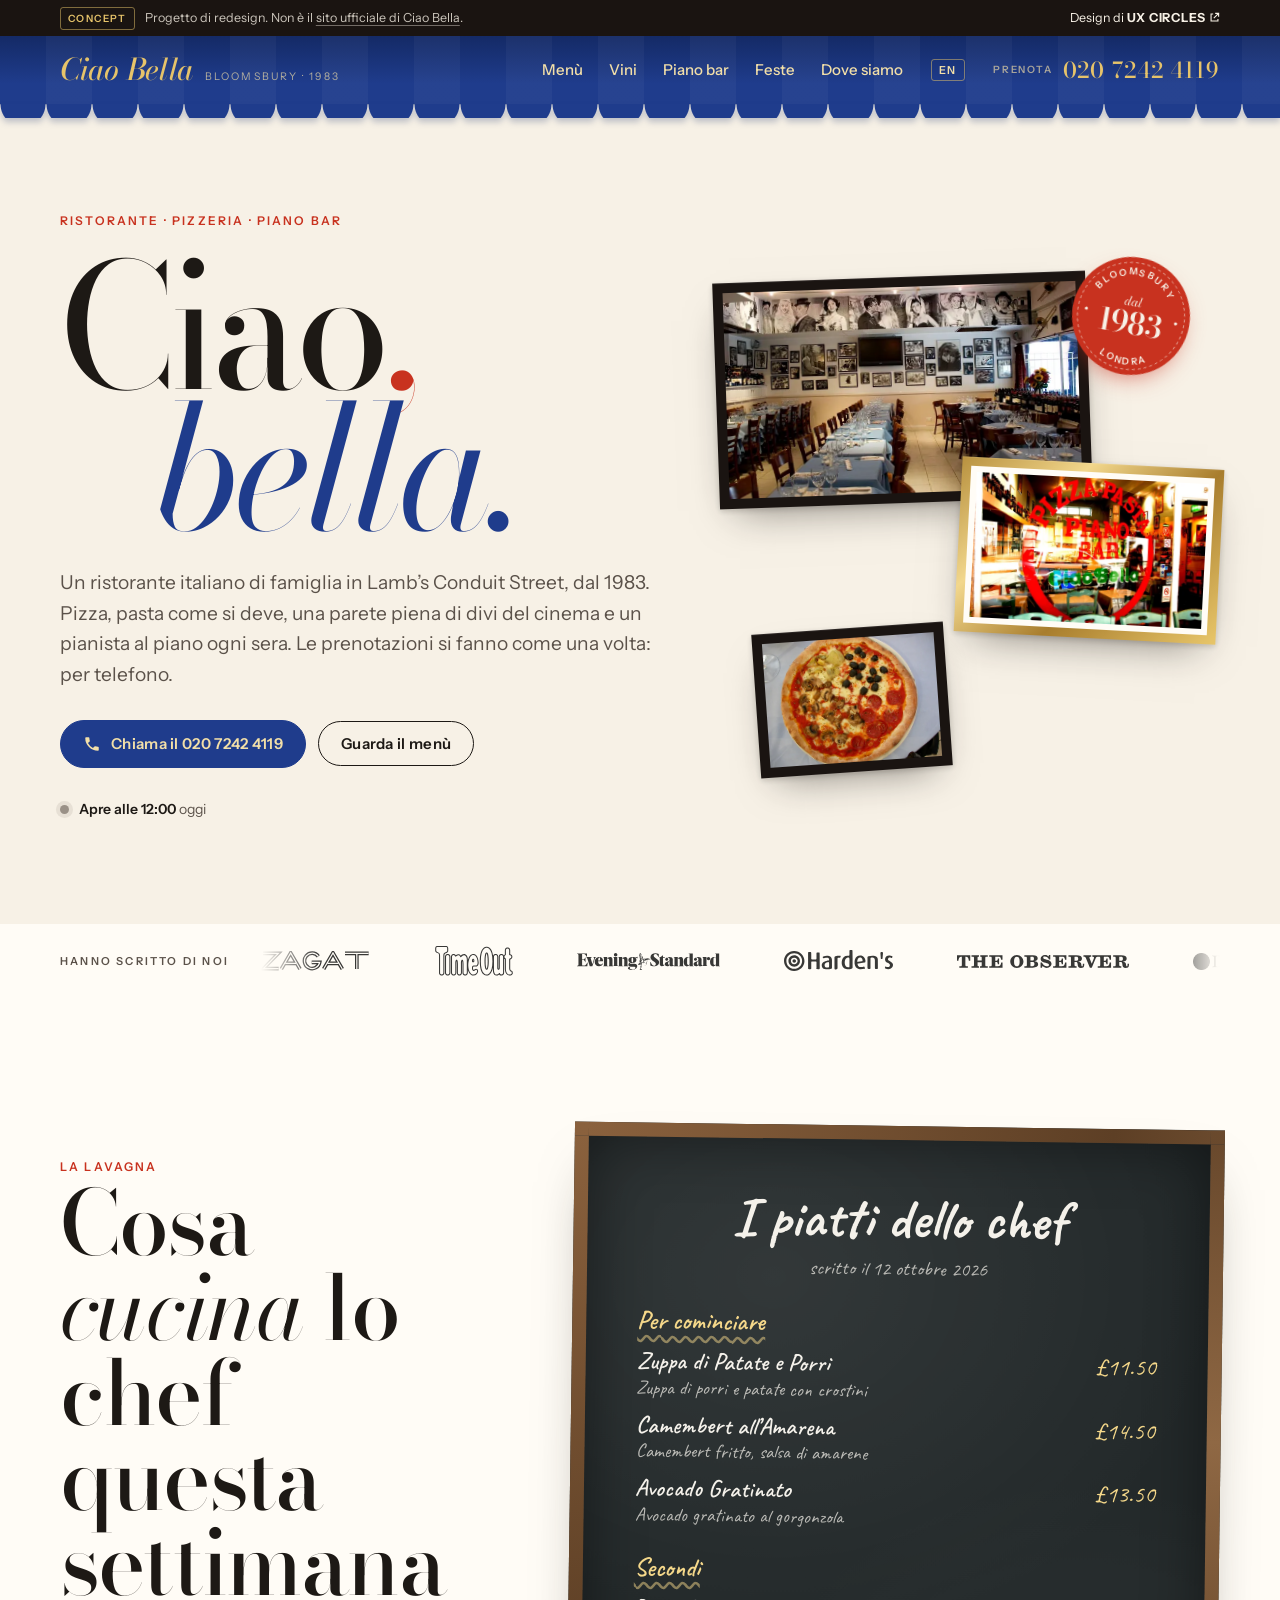
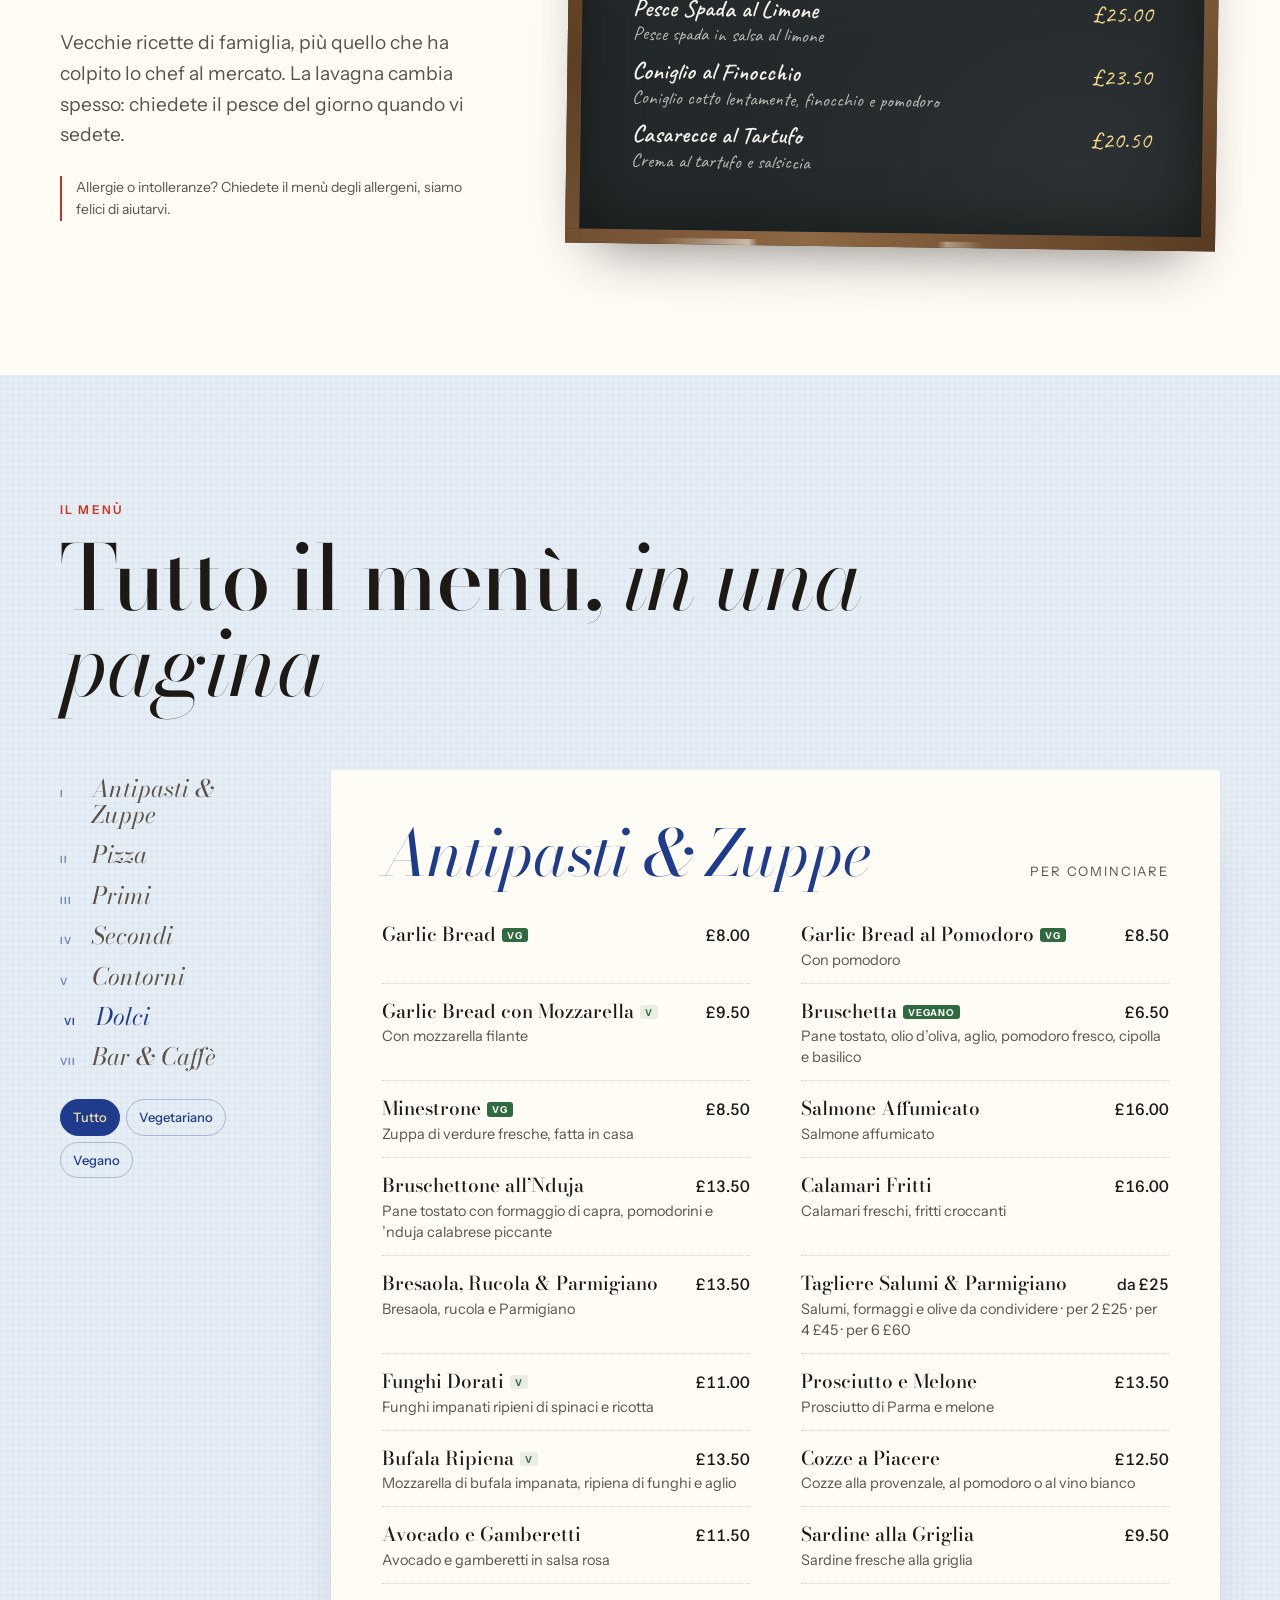
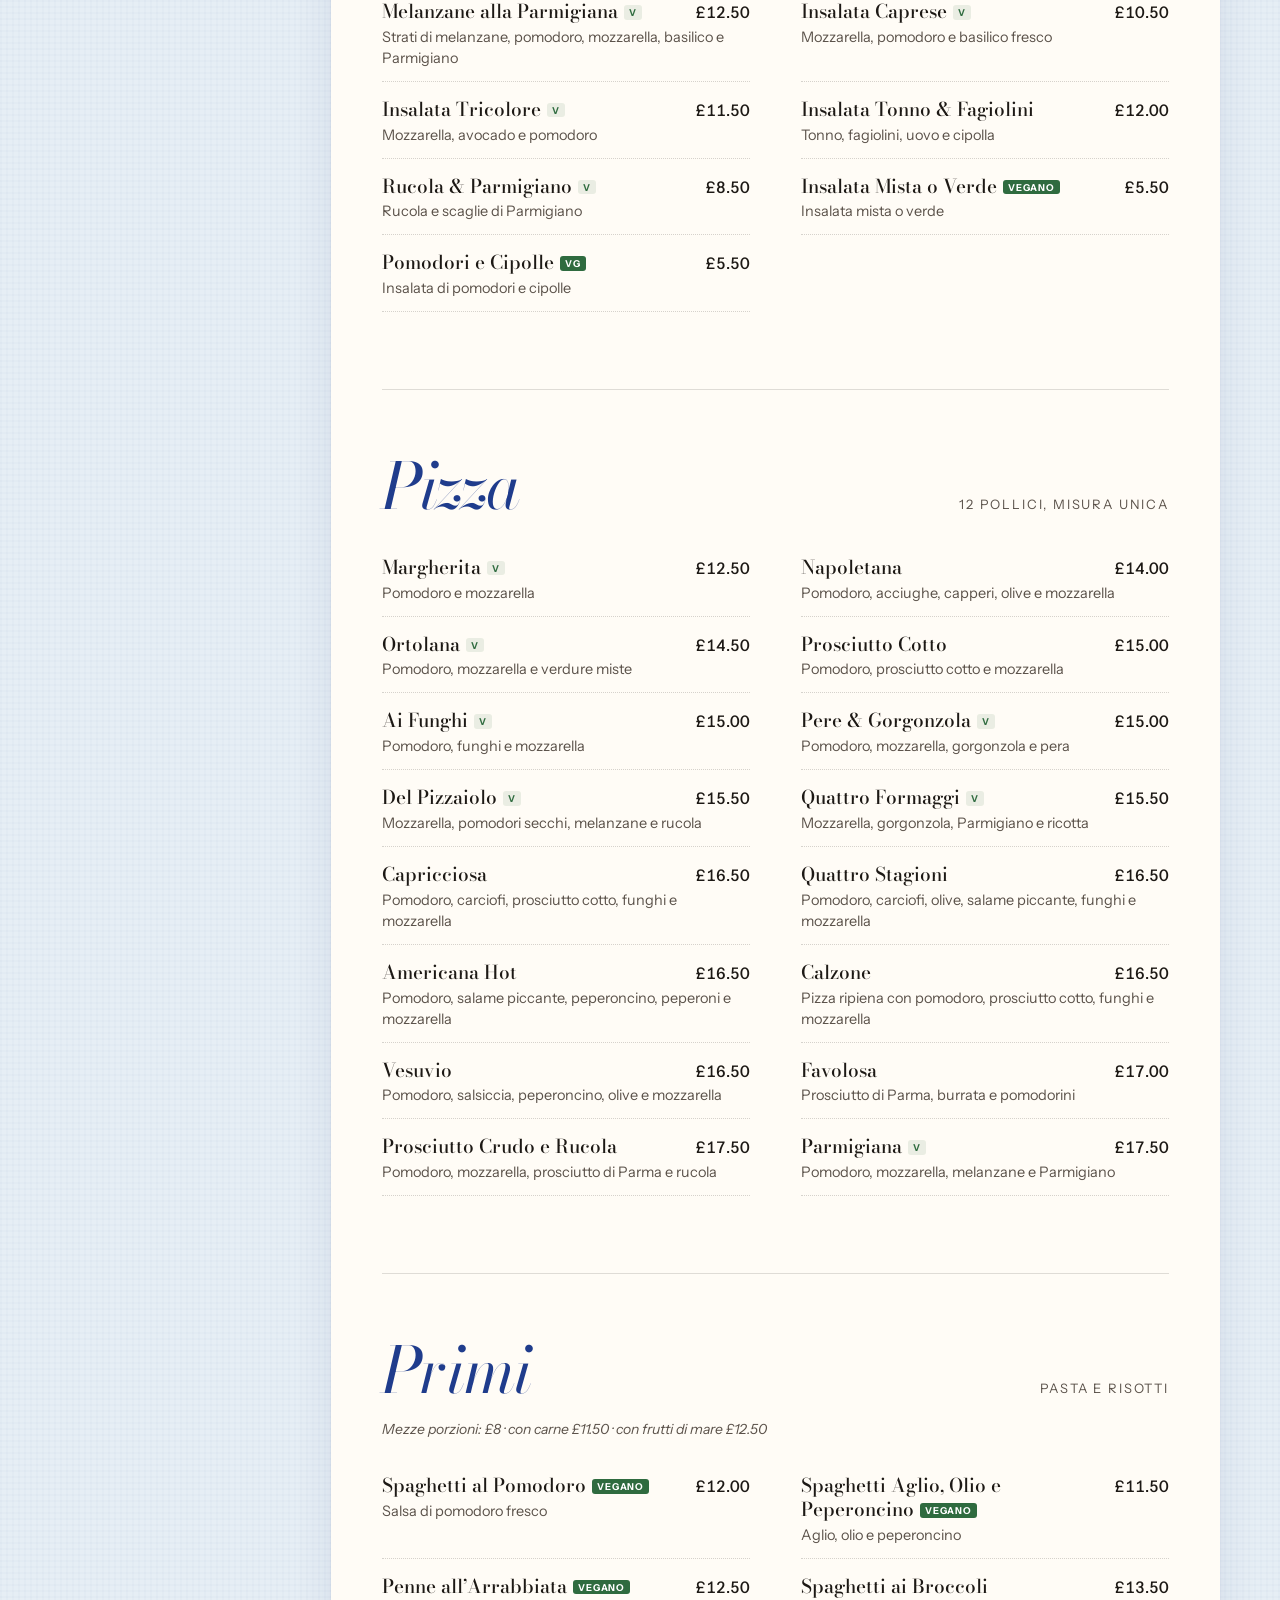
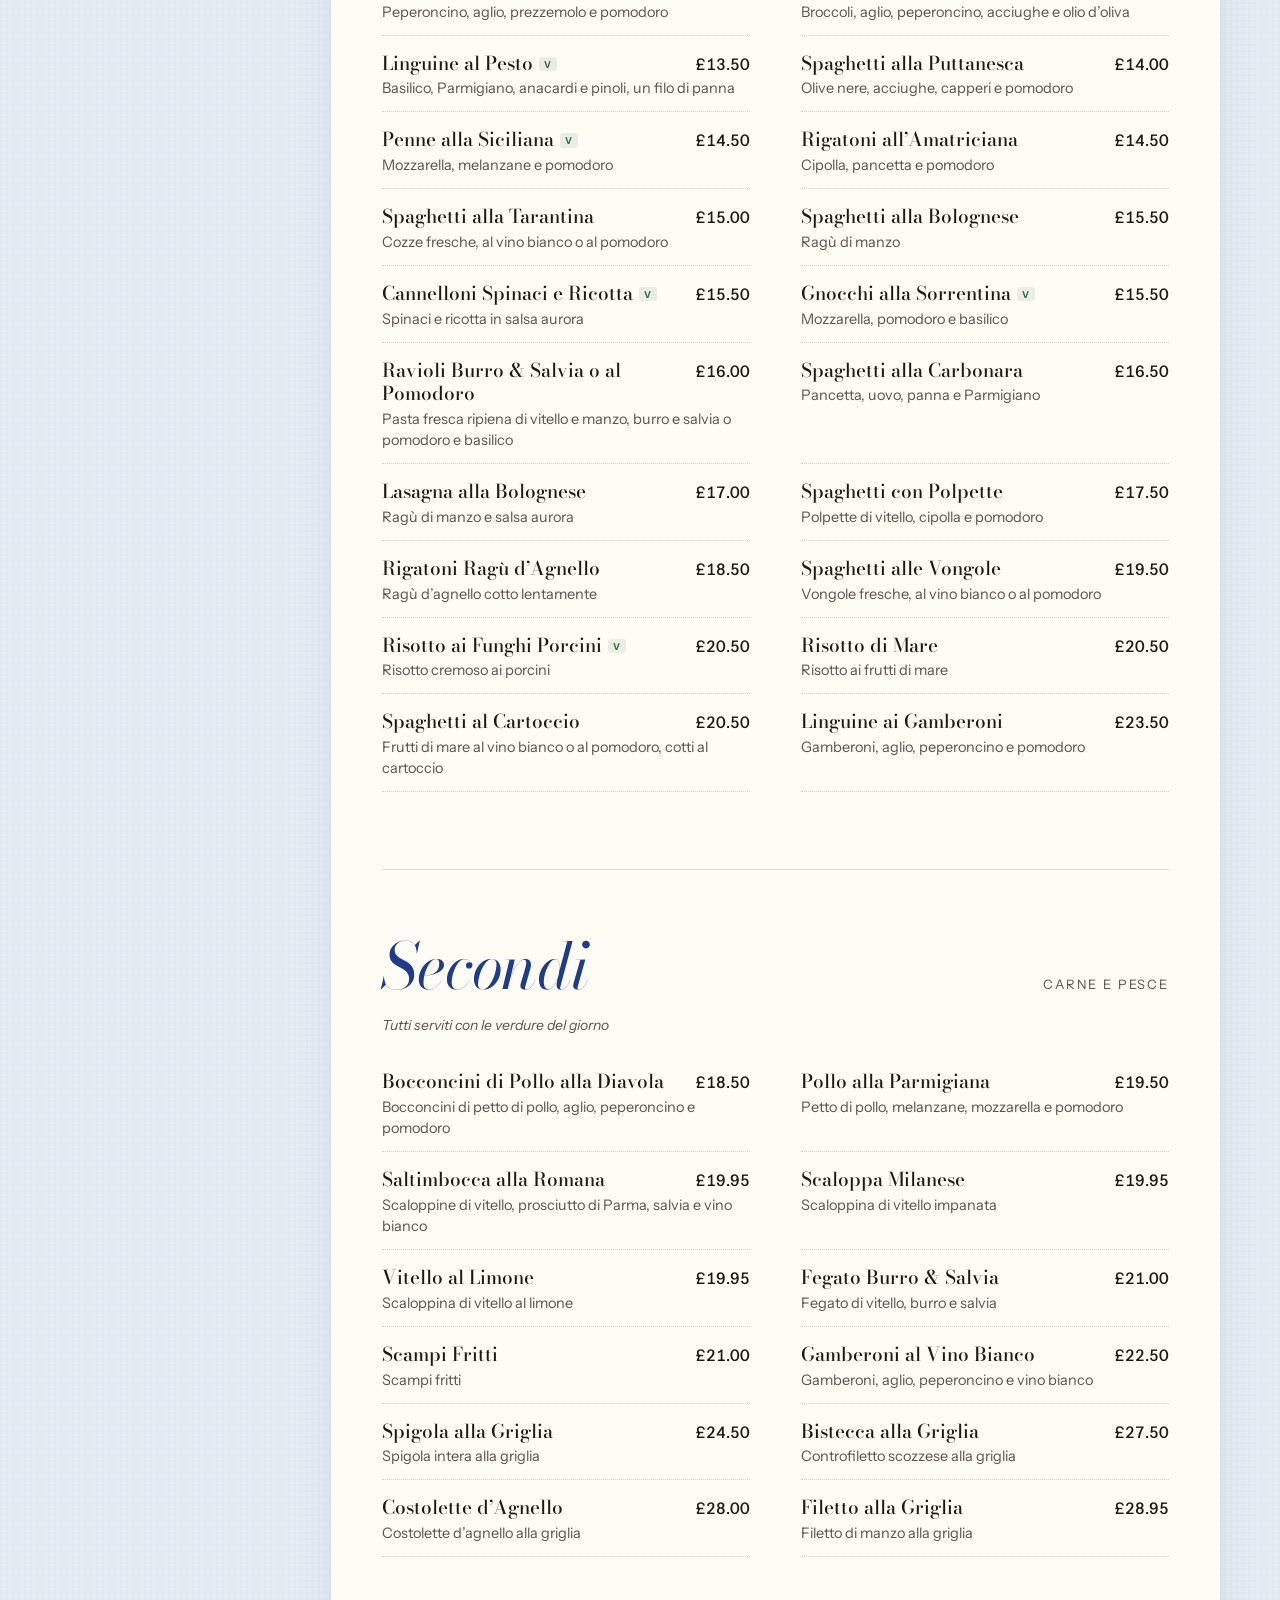
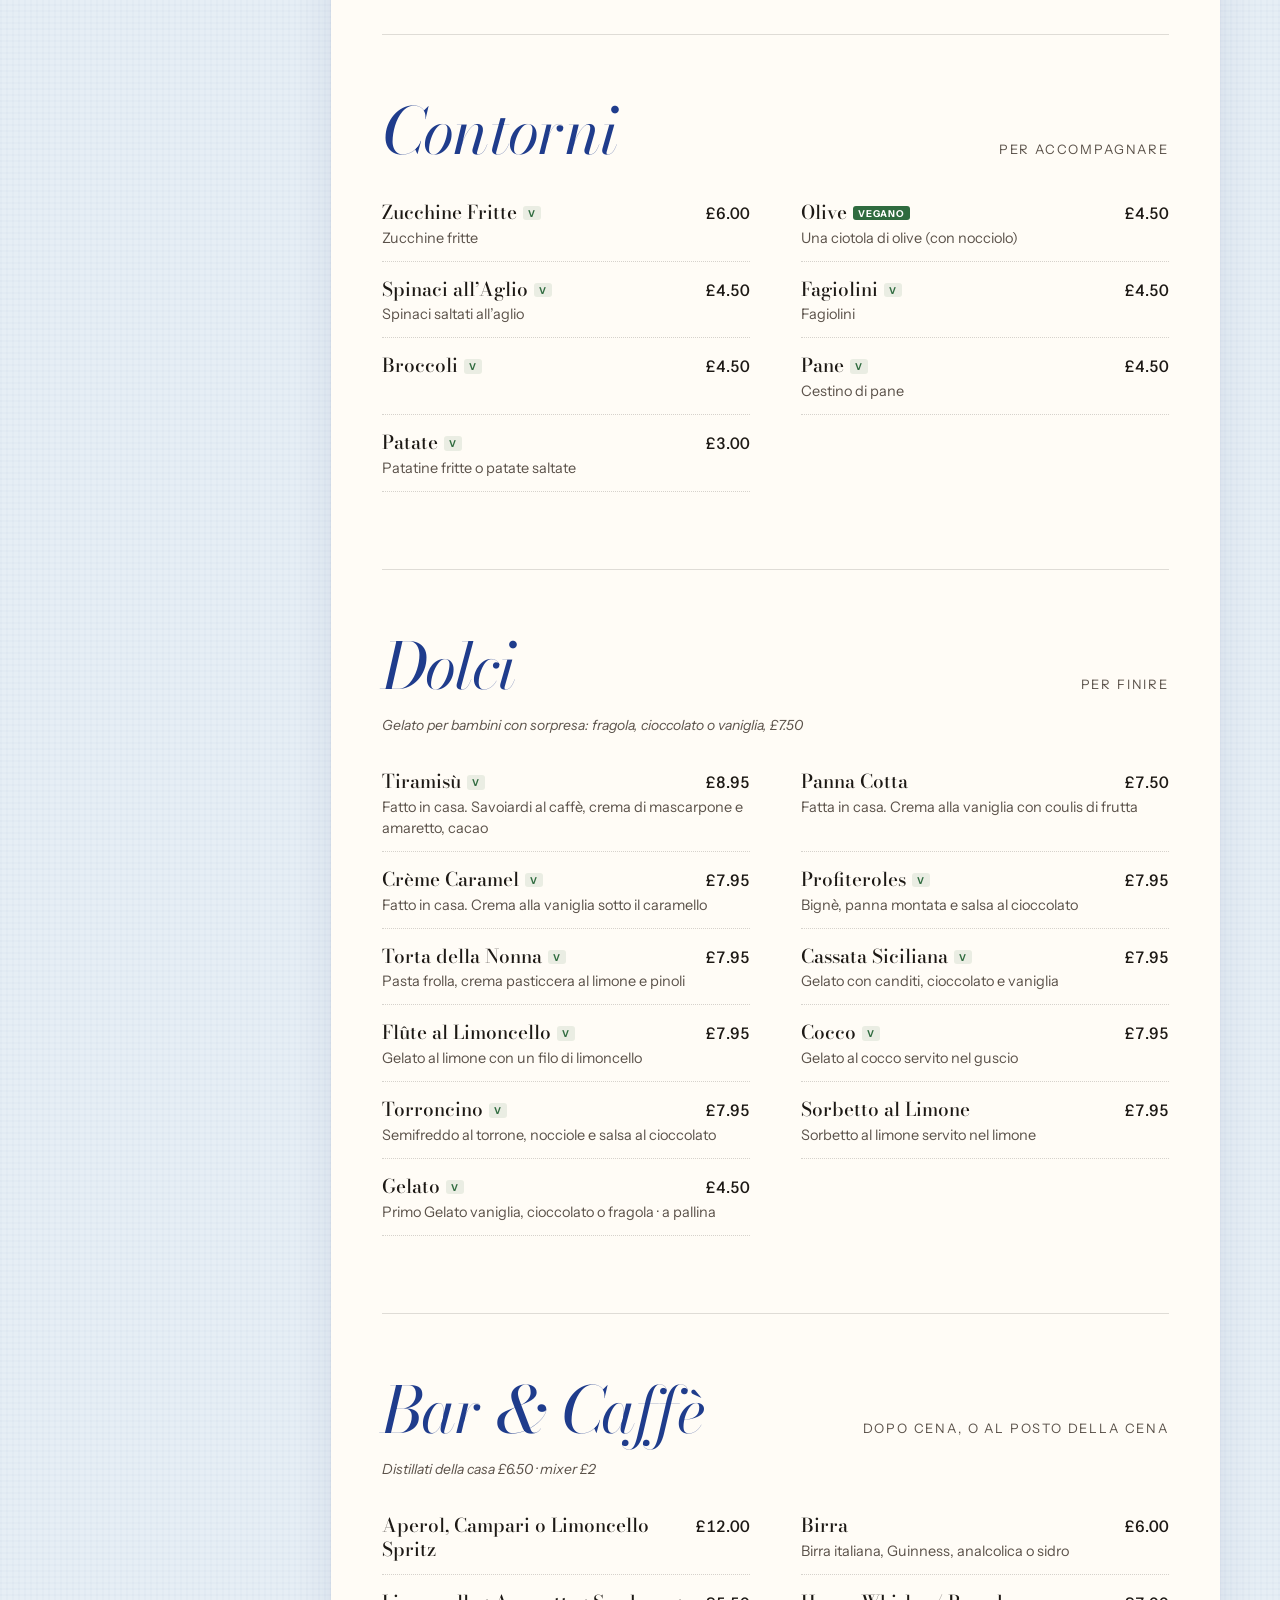
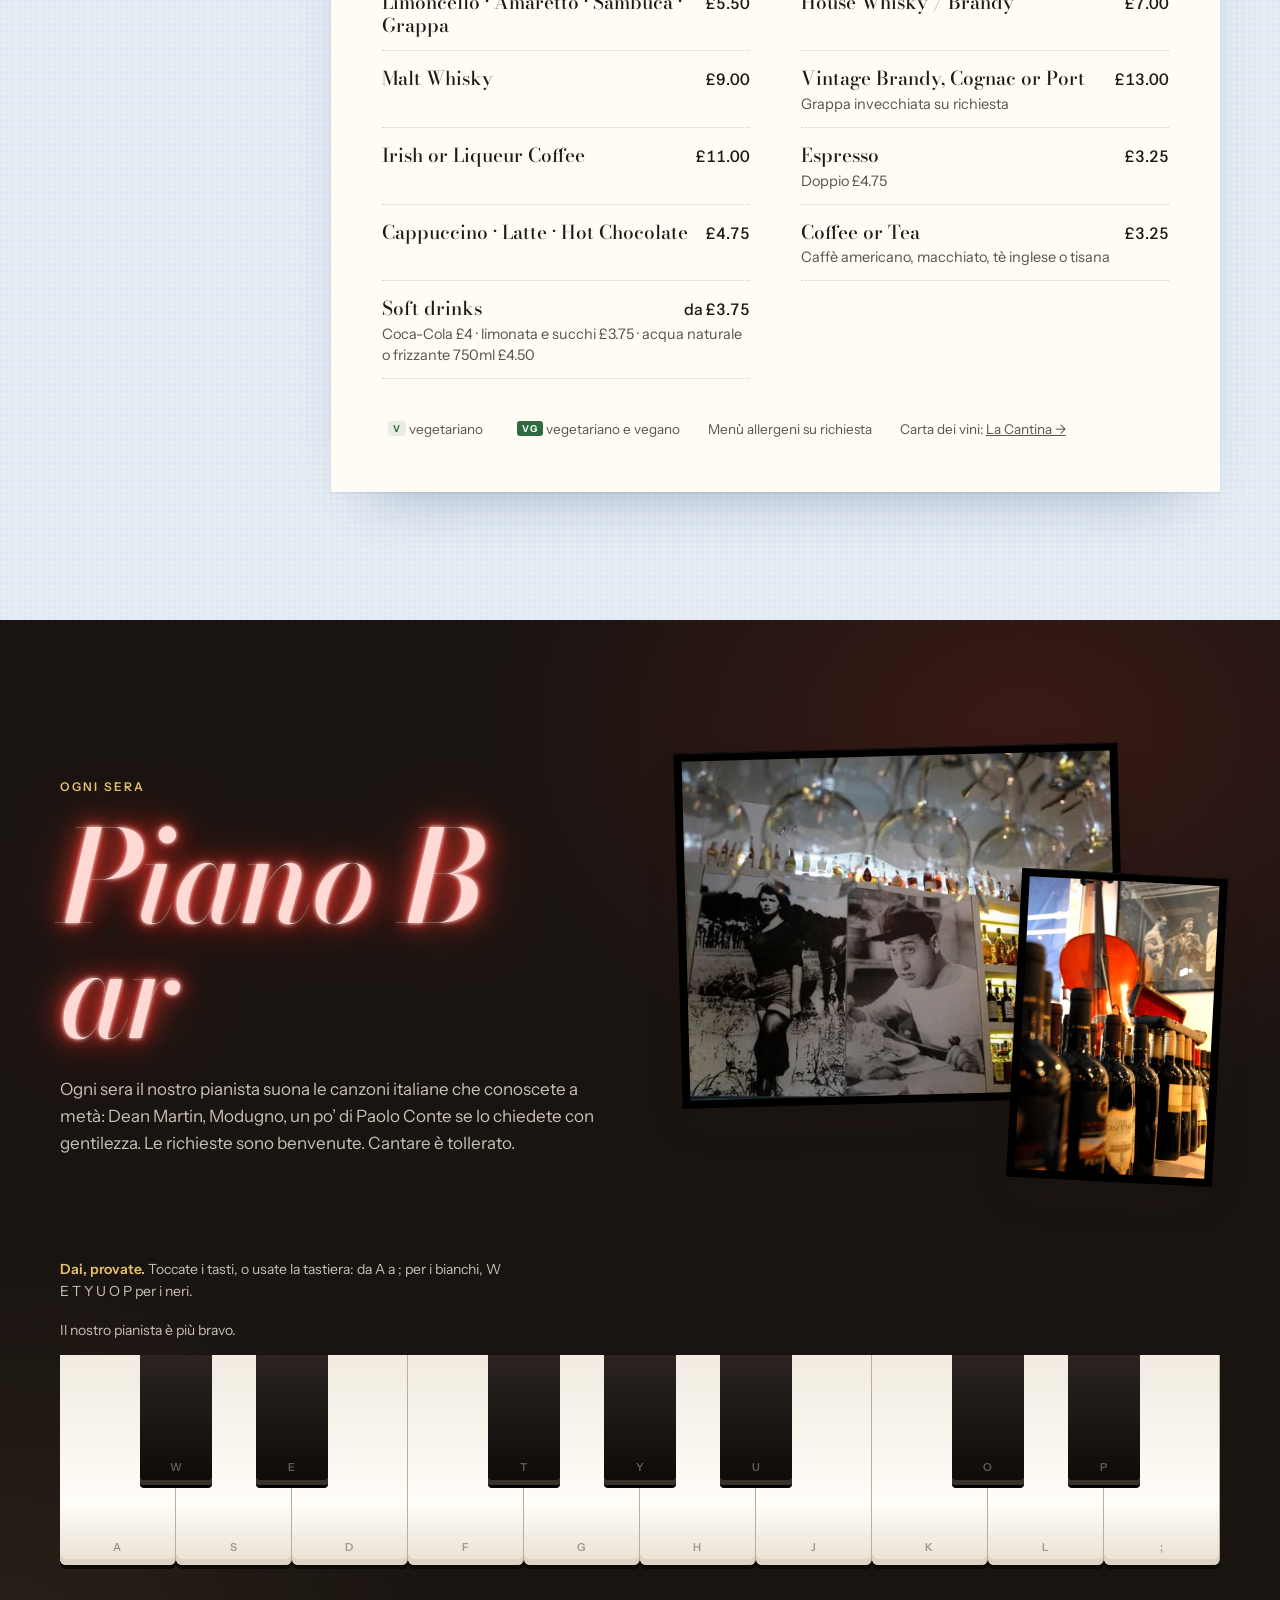
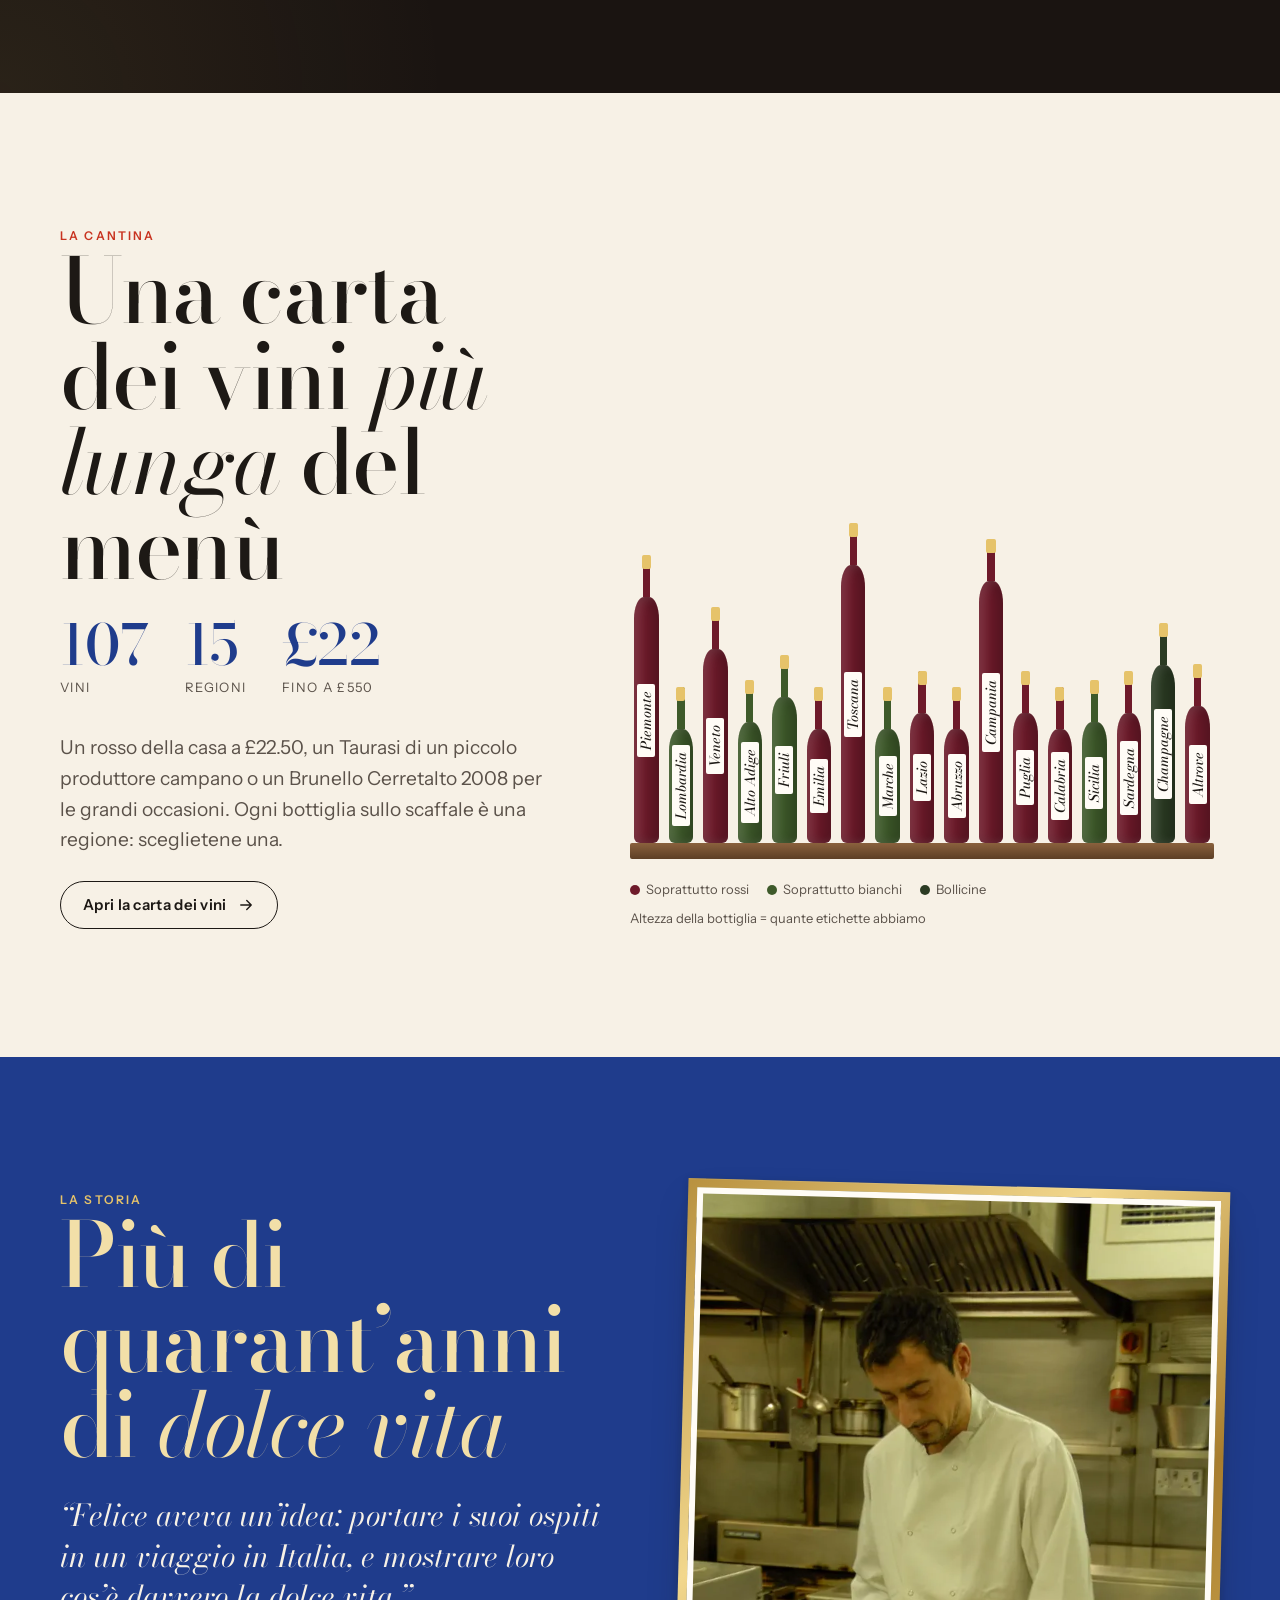
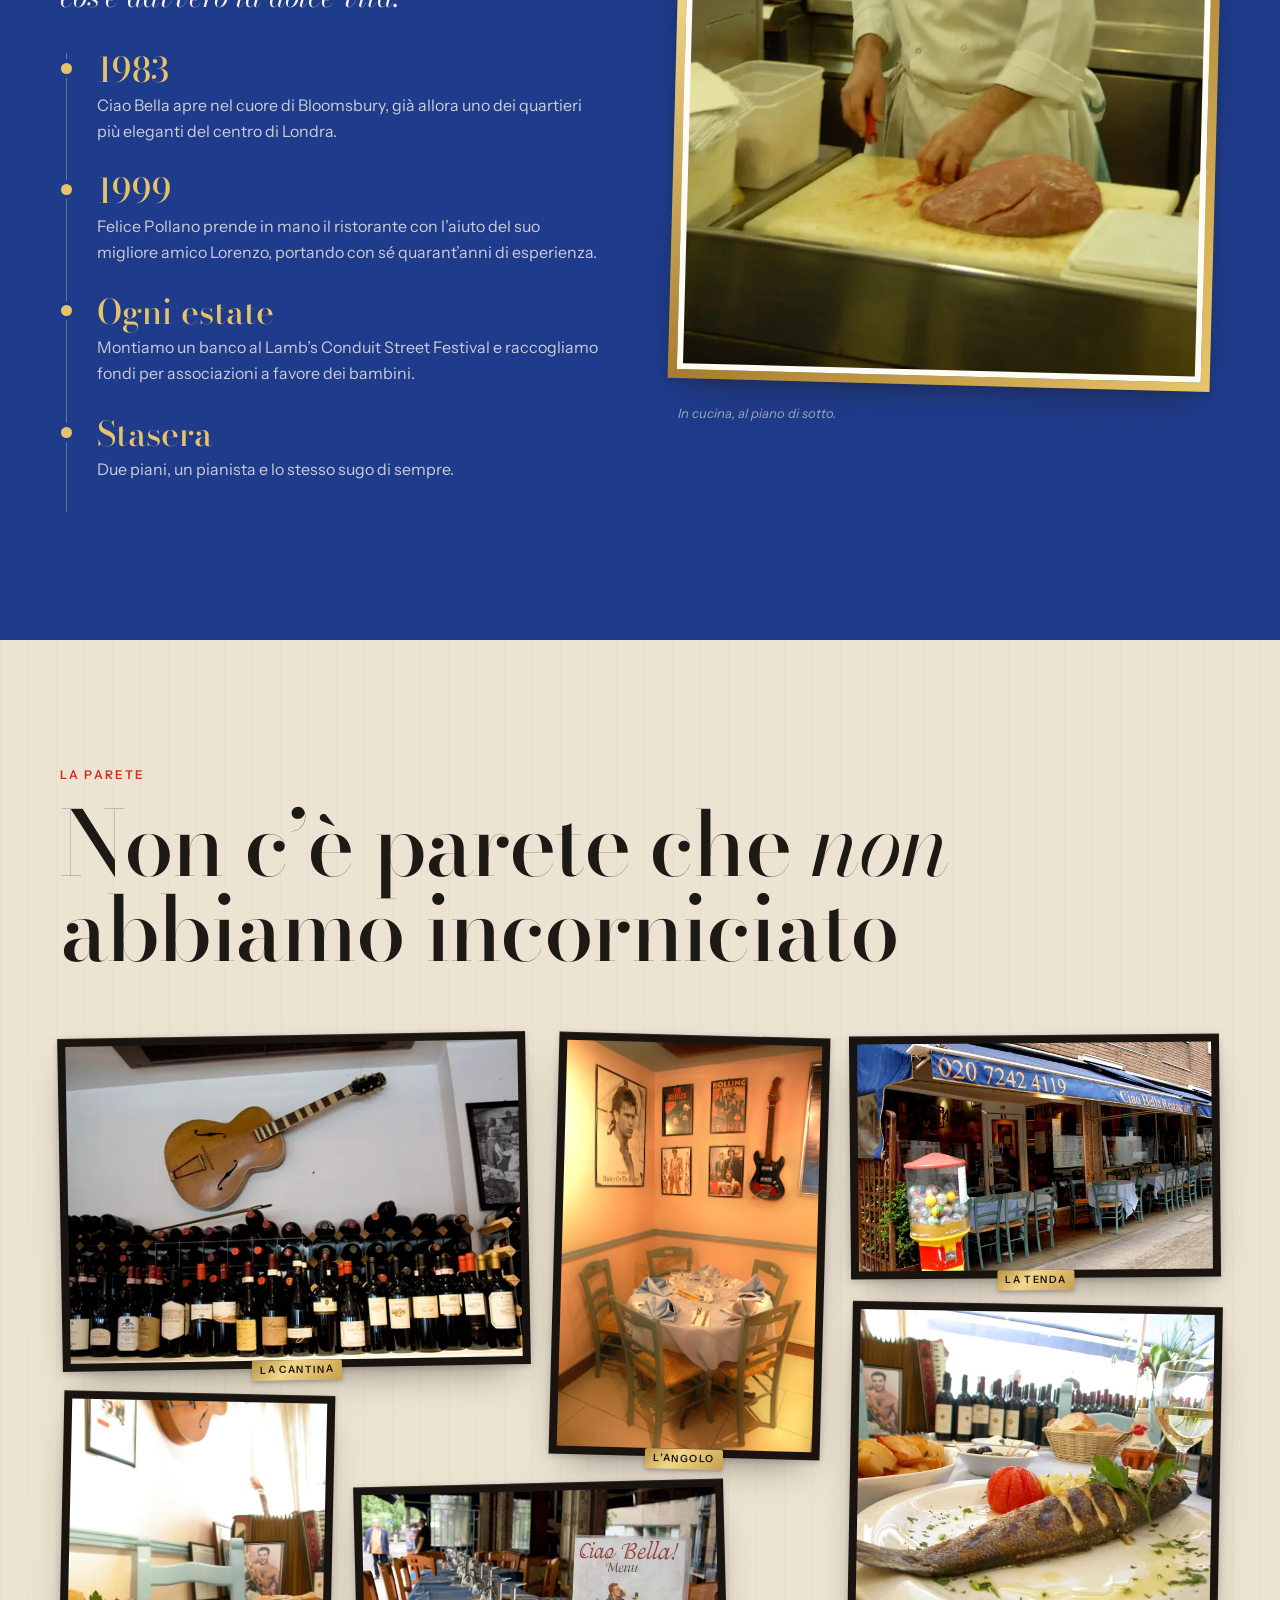
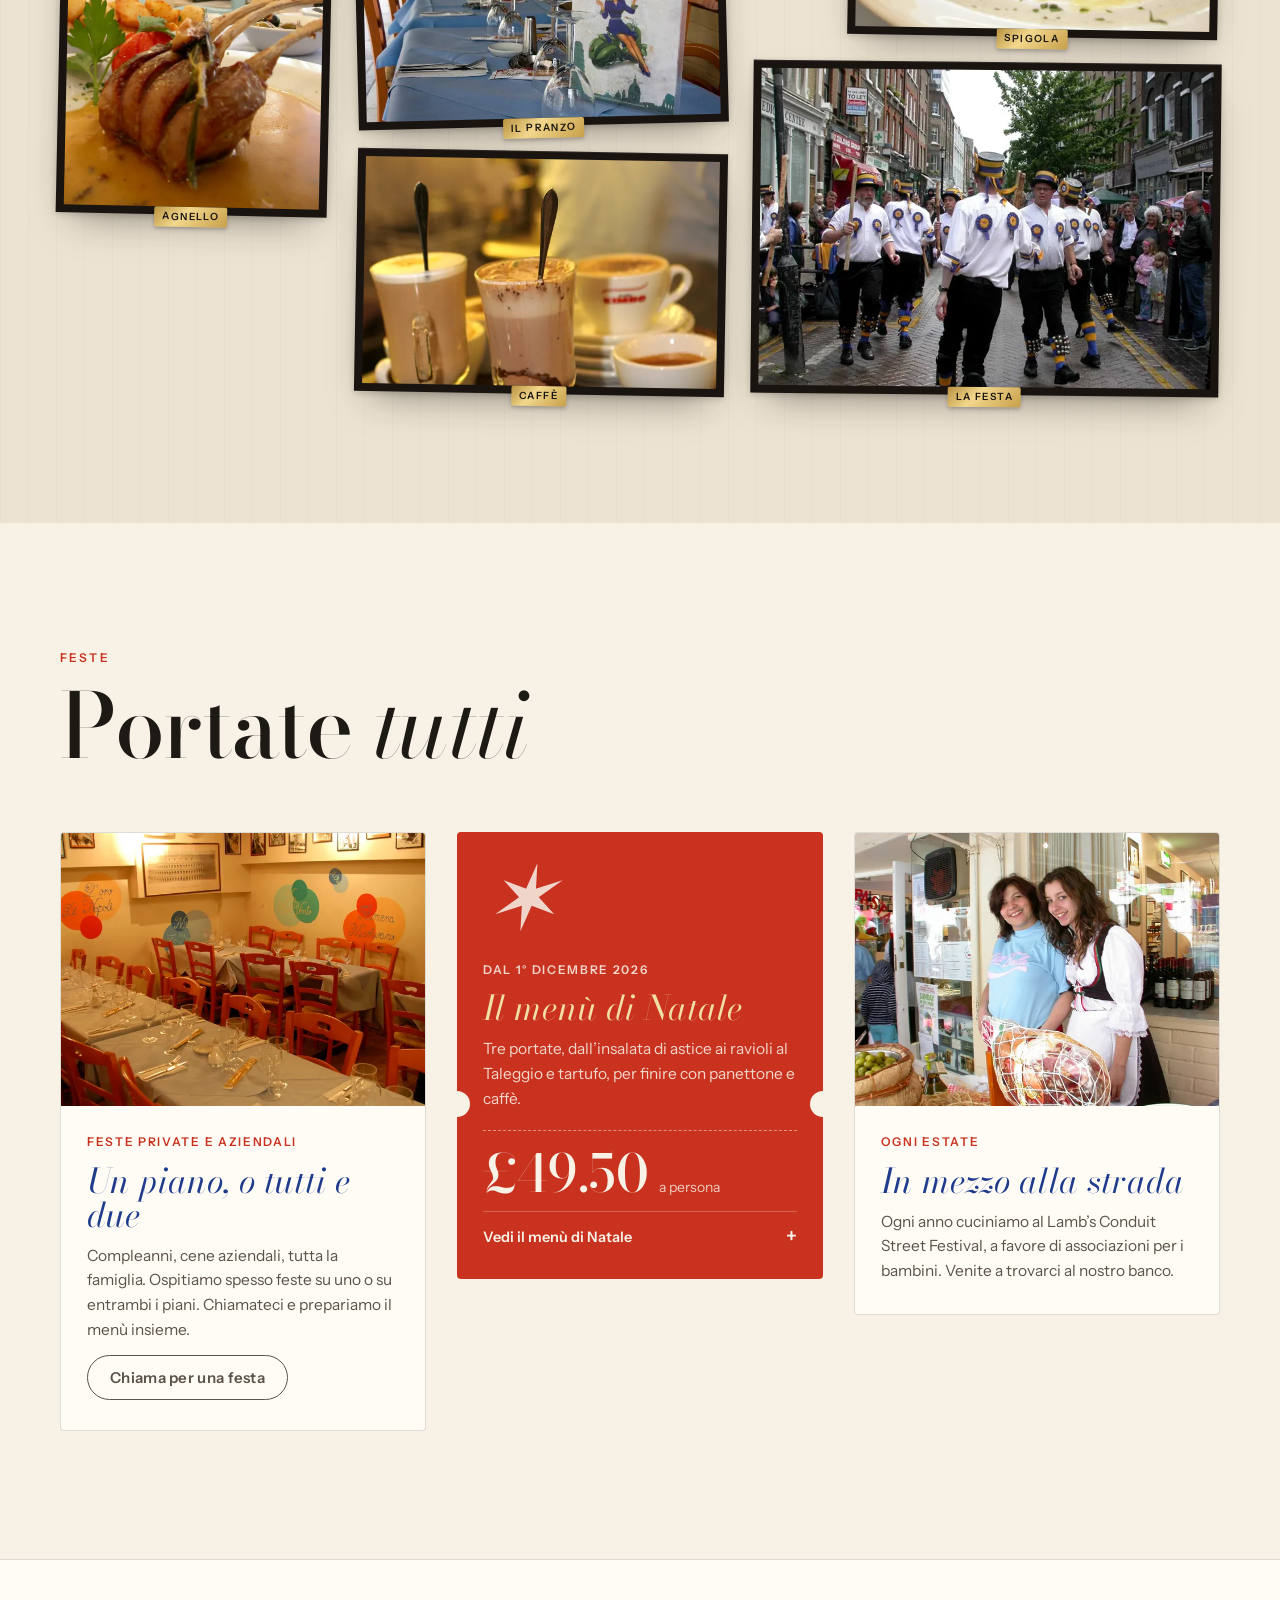
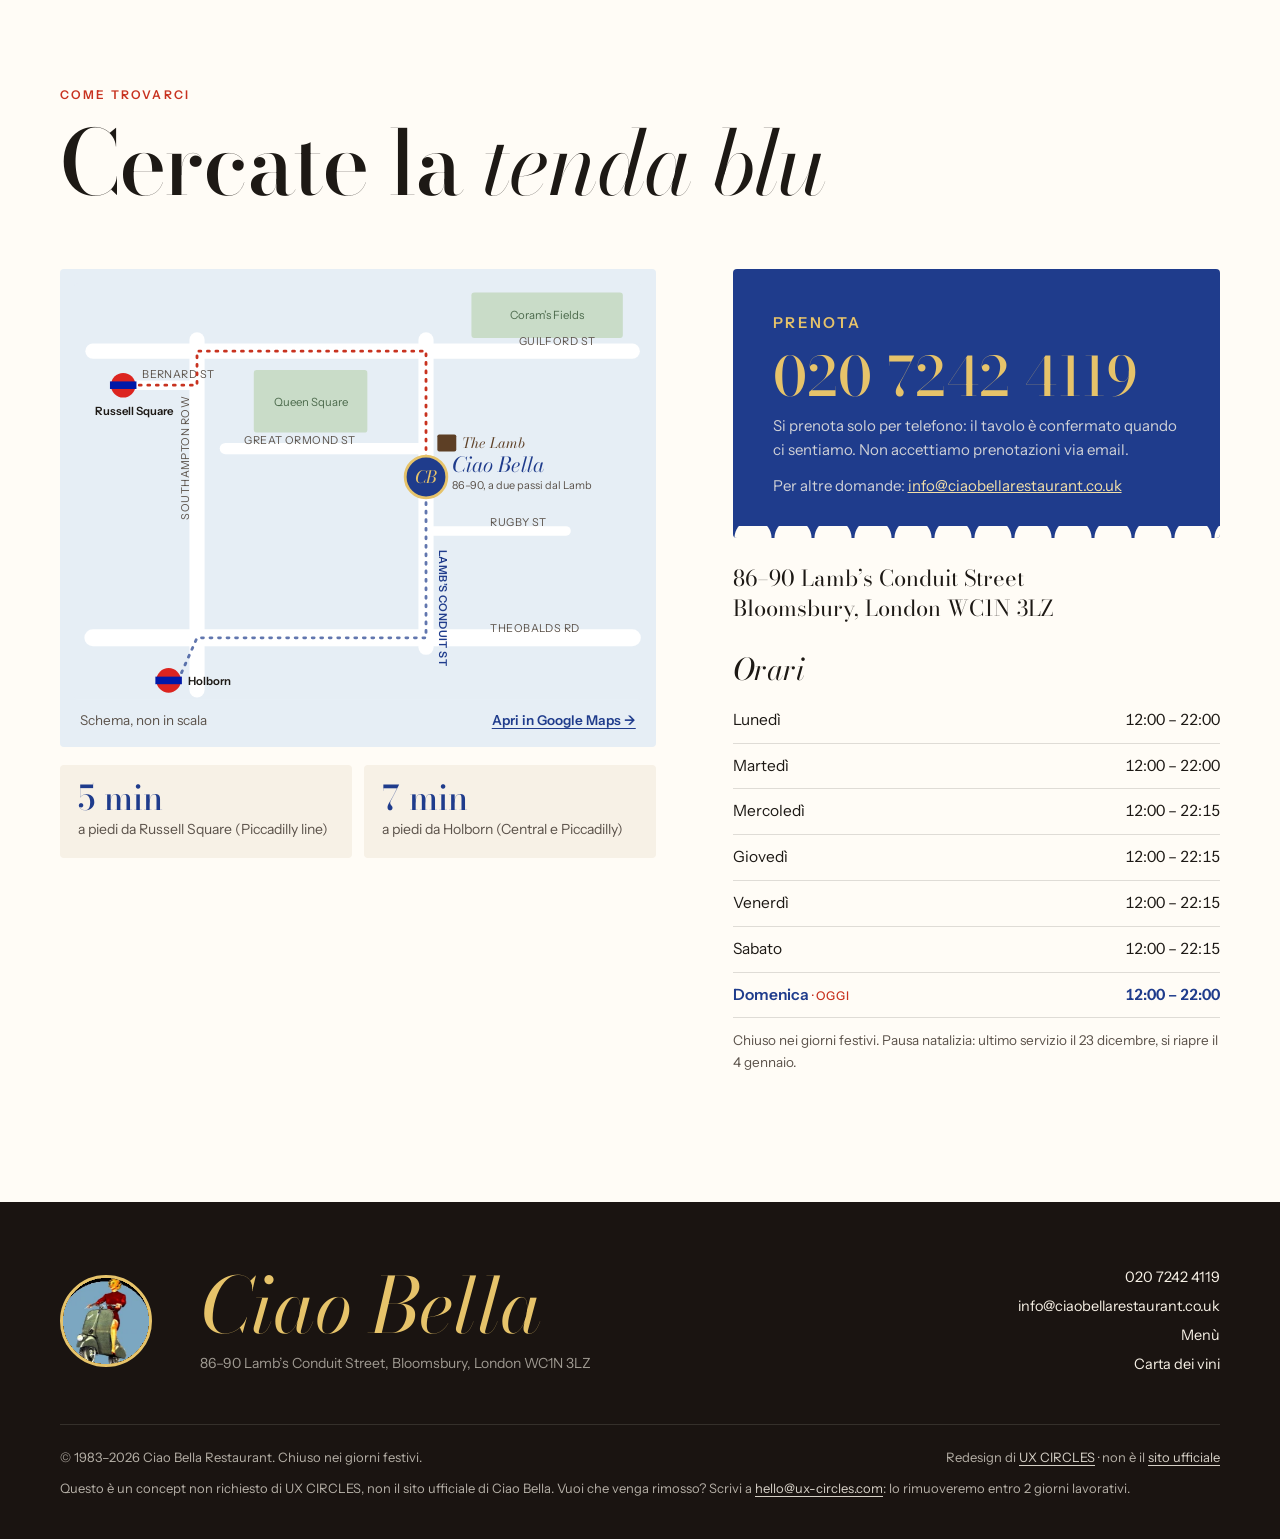
==== it/index.html @ 9a6fa309 "Let the concept bar scroll away like the other concept sites The sticky header now sits at minus the" ====
<!doctype html>
<html lang="it" class="no-js">
<head>
  <meta charset="utf-8">
  <meta name="viewport" content="width=device-width, initial-scale=1, viewport-fit=cover">
  <title>Ciao Bella · Ristorante italiano e piano bar a Lamb’s Conduit Street, dal 1983</title>
  <meta name="description" content="Pizza, pasta e un pianista ogni sera. Un ristorante italiano di famiglia a Bloomsbury dal 1983, a cinque minuti da Russell Square.">
  <meta name="robots" content="noindex, nofollow">
  <meta name="theme-color" content="#1F3C8C">
  <link rel="canonical" href="https://uxcircles.github.io/ciaobella/it/">
  <link rel="alternate" hreflang="en-GB" href="https://uxcircles.github.io/ciaobella/">
  <link rel="alternate" hreflang="it" href="https://uxcircles.github.io/ciaobella/it/">
  <link rel="icon" href="../favicon.svg" type="image/svg+xml">
  <link rel="apple-touch-icon" href="../apple-touch-icon.png">
  <link rel="preload" as="image" href="../assets/img/room-stars-640.webp">
  <meta property="og:type" content="restaurant">
  <meta property="og:site_name" content="Ciao Bella">
  <meta property="og:locale" content="it_IT">
  <meta property="og:title" content="Ciao Bella · Ristorante italiano e piano bar a Lamb’s Conduit Street, dal 1983">
  <meta property="og:description" content="Pizza, pasta e un pianista ogni sera. Un ristorante italiano di famiglia a Bloomsbury dal 1983, a cinque minuti da Russell Square.">
  <meta property="og:url" content="https://uxcircles.github.io/ciaobella/it/">
  <meta property="og:image" content="https://uxcircles.github.io/ciaobella/assets/img/og.jpg">
  <meta property="og:image:width" content="1200">
  <meta property="og:image:height" content="630">
  <meta name="twitter:card" content="summary_large_image">

  <link rel="preconnect" href="https://fonts.googleapis.com">
  <link rel="preconnect" href="https://fonts.gstatic.com" crossorigin>
  <link href="https://fonts.googleapis.com/css2?family=Bodoni+Moda:ital,opsz,wght@0,6..96,400..700;1,6..96,400..700&family=Instrument+Sans:wght@400..700&family=Caveat:wght@500..700&display=swap" rel="stylesheet">
  <link rel="stylesheet" href="../styles.css?v=16">
<script type="application/ld+json">
  {
    "@context": "https://schema.org",
    "@type": "Restaurant",
    "name": "Ciao Bella",
    "servesCuisine": ["Italian", "Pizza"],
    "priceRange": "££",
    "telephone": "+44 20 7242 4119",
    "email": "info@ciaobellarestaurant.co.uk",
    "foundingDate": "1983",
    "url": "https://uxcircles.github.io/ciaobella/",
    "image": "https://uxcircles.github.io/ciaobella/assets/img/og.jpg",
    "menu": "https://uxcircles.github.io/ciaobella/#menu",
    "acceptsReservations": "True",
    "address": { "@type": "PostalAddress", "streetAddress": "86-90 Lamb's Conduit Street", "addressLocality": "London", "postalCode": "WC1N 3LZ", "addressCountry": "GB" },
    "openingHoursSpecification": [
      { "@type": "OpeningHoursSpecification", "dayOfWeek": ["Monday", "Tuesday", "Sunday"], "opens": "12:00", "closes": "22:00" },
      { "@type": "OpeningHoursSpecification", "dayOfWeek": ["Wednesday", "Thursday", "Friday", "Saturday"], "opens": "12:00", "closes": "22:15" }
    ]
  }
  </script>
</head>
<body>
<svg width="0" height="0" style="position:absolute" aria-hidden="true">
  <symbol id="i-ext" viewBox="0 0 16 16"><path d="M6 3H3v10h10v-3M9 2h5v5M14 2 7 9" fill="none" stroke="currentColor" stroke-width="1.6"/></symbol>
  <symbol id="i-phone" viewBox="0 0 24 24"><path d="M6.6 10.8a15.1 15.1 0 0 0 6.6 6.6l2.2-2.2c.3-.3.7-.4 1-.2 1.1.4 2.3.6 3.6.6.6 0 1 .4 1 1V20c0 .6-.4 1-1 1A17 17 0 0 1 3 4c0-.6.4-1 1-1h3.5c.6 0 1 .4 1 1 0 1.3.2 2.5.6 3.6.1.3 0 .7-.2 1l-2.3 2.2Z" fill="currentColor"/></symbol>
  <symbol id="i-menu" viewBox="0 0 24 24"><path d="M3 7h18M3 12h18M3 17h12" fill="none" stroke="currentColor" stroke-width="1.8" stroke-linecap="round"/></symbol>
  <symbol id="i-arrow" viewBox="0 0 24 24"><path d="M5 12h14M13 6l6 6-6 6" fill="none" stroke="currentColor" stroke-width="1.8" stroke-linecap="round" stroke-linejoin="round"/></symbol>
</svg>
<a class="sr-only" href="#main">Vai al contenuto</a>
<header class="site-header">
  <div class="concept-bar" role="note">
    <div class="wrap concept-inner">
      <p><span class="concept-tag">Concept</span><span class="concept-long">Progetto di redesign. Non è il <a href="https://ciaobellarestaurant.co.uk/" target="_blank" rel="noopener">sito ufficiale di Ciao Bella</a>.</span></p>
      <a href="https://ux-circles.com/web" target="_blank" rel="noopener"><span class="concept-by">Design di </span><strong>UX CIRCLES</strong> <svg class="icon-ext" aria-hidden="true"><use href="#i-ext"/></svg></a>
    </div>
  </div>
  <div class="awning">
    <div class="wrap header-inner">
      <a class="brand" href="#top" aria-label="Ciao Bella, home page">
        <span class="brand-word">Ciao Bella</span><span class="brand-since">Bloomsbury · 1983</span>
      </a>
      <nav class="nav" aria-label="Principale" data-nav id="nav">
        <ul>
          <li><a href="#menu">Menù</a></li>
          <li><a href="cantina.html">Vini</a></li>
          <li><a href="#piano">Piano bar</a></li>
          <li><a href="#occasions">Feste</a></li>
          <li><a href="#visit">Dove siamo</a></li>
        </ul>
      </nav>
      <a class="lang-switch" href="../" hreflang="en" lang="en" aria-label="English version">EN</a>
      <a class="awning-phone" href="tel:+442072424119"><small>Prenota</small>020 7242 4119</a>
      <button class="nav-toggle" aria-expanded="false" aria-controls="nav" aria-label="Menù"><svg aria-hidden="true"><use href="#i-menu"/></svg></button>
    </div>
  </div>
</header>

<main id="main">

  <section class="hero" id="top" data-hero>
    <div class="wrap hero-grid">
      <div>
        <p class="kicker">Ristorante · Pizzeria · Piano bar</p>
        <h1 class="hero-title">Ciao<span class="comma">,</span> <em>bella.</em></h1>
        <p class="lede">Un ristorante italiano di famiglia in Lamb’s Conduit Street, dal 1983. Pizza, pasta come si deve, una parete piena di divi del cinema e un pianista al piano ogni sera. Le prenotazioni si fanno come una volta: per telefono.</p>
        <div class="hero-actions">
          <a class="btn btn-awning" href="tel:+442072424119"><svg aria-hidden="true"><use href="#i-phone"/></svg>Chiama il 020 7242 4119</a>
          <a class="btn btn-ghost" href="#menu">Guarda il menù</a>
        </div>
        <p class="status" data-status><span class="status-dot" aria-hidden="true"></span><span data-status-text>Aperto tutti i giorni dalle 12:00</span></p>
      </div>
      <div class="hero-wall">
        <figure class="frame f1"><img src="../assets/img/room-stars-640.webp" srcset="../assets/img/room-stars-640.webp 640w, ../assets/img/room-stars-lg.webp 1000w" sizes="(max-width: 900px) 74vw, 36vw" width="1000" height="605" alt="La sala, con le pareti coperte di foto in bianco e nero di divi del cinema italiano" fetchpriority="high"></figure>
        <figure class="frame gilt f2"><img src="../assets/img/neon-640.webp" srcset="../assets/img/neon-640.webp 640w, ../assets/img/neon-lg.webp 1000w" sizes="(max-width: 900px) 52vw, 26vw" width="1000" height="669" alt="La vetrina con l’insegna al neon rossa: Pizza Pasta Piano Bar" loading="lazy" decoding="async"></figure>
        <figure class="frame f3"><img src="../assets/img/pizza-640.webp" srcset="../assets/img/pizza-640.webp 640w, ../assets/img/pizza-lg.webp 1000w" sizes="(max-width: 900px) 38vw, 18vw" width="1000" height="750" alt="Una pizza Quattro Stagioni" loading="lazy" decoding="async"></figure>
        <figure class="stamp" aria-label="Dal 1983, Bloomsbury, Londra">
          <svg viewBox="0 0 120 120" aria-hidden="true">
            <circle cx="60" cy="60" r="60" fill="#C8321F"/>
            <circle cx="60" cy="60" r="54.5" fill="none" stroke="rgba(247,241,230,.6)" stroke-width="1" stroke-dasharray="3 3"/>
            <path id="stamp-top" d="M18 60A42 42 0 0 1 102 60" fill="none"/>
            <path id="stamp-bottom" d="M10.5 60A49.5 49.5 0 0 0 109.5 60" fill="none"/>
            <text class="ring-text"><textPath href="#stamp-top" startOffset="50%" text-anchor="middle">BLOOMSBURY</textPath></text>
            <text class="ring-text"><textPath href="#stamp-bottom" startOffset="50%" text-anchor="middle">LONDRA</textPath></text>
            <circle cx="14" cy="60" r="1.6" fill="#F7F1E6"/><circle cx="106" cy="60" r="1.6" fill="#F7F1E6"/>
            <text class="dal" x="60" y="50" text-anchor="middle">dal</text>
            <text class="year" x="60" y="78" text-anchor="middle">1983</text>
          </svg>
        </figure>
      </div>
    </div>
  </section>

  <aside class="clippings" aria-labelledby="clip-h">
    <div class="wrap">
      <h2 id="clip-h">Hanno scritto di noi</h2>
      <div class="marquee">
        <div class="marquee-track">
          <ul><li><img src="../assets/press/zagat.svg" alt="Zagat" width="110" height="20" style="--h:20px"></li><li><img src="../assets/press/time-out.svg" alt="Time Out" width="78" height="30" style="--h:30px"></li><li><img src="../assets/press/evening-standard.svg" alt="Evening Standard" width="143" height="17" style="--h:17px"></li><li><img src="../assets/press/hardens.svg" alt="Harden’s" width="109" height="22" style="--h:22px"></li><li><img src="../assets/press/observer.svg" alt="The Observer" width="172" height="13" style="--h:13px"></li><li><img src="../assets/press/independent.png" alt="The Independent" width="143" height="17" style="--h:17px"></li><li><img src="../assets/press/business-traveller.svg" alt="Business Traveller" width="141" height="25" style="--h:25px"></li><li><img src="../assets/press/olive.png" alt="olive" width="102" height="20" style="--h:20px"></li><li><img src="../assets/press/irish-times.svg" alt="The Irish Times" width="173" height="14" style="--h:14px"></li></ul>
          <ul aria-hidden="true"><li><img src="../assets/press/zagat.svg" alt="" width="110" height="20" style="--h:20px"></li><li><img src="../assets/press/time-out.svg" alt="" width="78" height="30" style="--h:30px"></li><li><img src="../assets/press/evening-standard.svg" alt="" width="143" height="17" style="--h:17px"></li><li><img src="../assets/press/hardens.svg" alt="" width="109" height="22" style="--h:22px"></li><li><img src="../assets/press/observer.svg" alt="" width="172" height="13" style="--h:13px"></li><li><img src="../assets/press/independent.png" alt="" width="143" height="17" style="--h:17px"></li><li><img src="../assets/press/business-traveller.svg" alt="" width="141" height="25" style="--h:25px"></li><li><img src="../assets/press/olive.png" alt="" width="102" height="20" style="--h:20px"></li><li><img src="../assets/press/irish-times.svg" alt="" width="173" height="14" style="--h:14px"></li></ul>
        </div>
      </div>
    </div>
  </aside>

  <section class="section specials" id="specials" aria-labelledby="specials-h">
    <div class="wrap specials-grid">
      <div class="specials-copy">
        <p class="kicker">La lavagna</p>
        <h2 class="h-display" id="specials-h">Cosa <em>cucina</em> lo chef questa settimana</h2>
        <p class="lede">Vecchie ricette di famiglia, più quello che ha colpito lo chef al mercato. La lavagna cambia spesso: chiedete il pesce del giorno quando vi sedete.</p>
        <p class="note">Allergie o intolleranze? Chiedete il menù degli allergeni, siamo felici di aiutarvi.</p>
      </div>
      <div class="board" role="group" aria-label="Lavagna dei piatti dello chef">
        <h3>I piatti dello chef</h3>
        <p class="board-date">scritto il 12 ottobre 2026</p>
        <h4>Per cominciare</h4><ul><li><b>Zuppa di Patate e Porri</b><i>£11.50</i><span>Zuppa di porri e patate con crostini</span></li><li><b>Camembert all’Amarena</b><i>£14.50</i><span>Camembert fritto, salsa di amarene</span></li><li><b>Avocado Gratinato</b><i>£13.50</i><span>Avocado gratinato al gorgonzola</span></li></ul><h4>Secondi</h4><ul><li><b>Pesce Spada al Limone</b><i>£25.00</i><span>Pesce spada in salsa al limone</span></li><li><b>Coniglio al Finocchio</b><i>£23.50</i><span>Coniglio cotto lentamente, finocchio e pomodoro</span></li><li><b>Casarecce al Tartufo</b><i>£20.50</i><span>Crema al tartufo e salsiccia</span></li></ul>
      </div>
    </div>
  </section>

  <section class="section menu" id="menu" aria-labelledby="menu-h">
    <div class="wrap">
      <div class="section-head">
        <p class="kicker">Il menù</p>
        <h2 class="h-display" id="menu-h">Tutto il menù, <em>in una pagina</em></h2>
      </div>
      <div class="menu-layout">
        <nav class="menu-index" aria-label="Sezioni del menù">
          <ol><li><a href="#antipasti">Antipasti &amp; Zuppe</a></li><li><a href="#pizza">Pizza</a></li><li><a href="#primi">Primi</a></li><li><a href="#secondi">Secondi</a></li><li><a href="#contorni">Contorni</a></li><li><a href="#dolci">Dolci</a></li><li><a href="#bar">Bar &amp; Caffè</a></li></ol>
          <div class="diet-filter" data-diet-filter role="group" aria-label="Filtra per dieta">
            <button type="button" data-diet="all" aria-pressed="true">Tutto</button>
            <button type="button" data-diet="v" aria-pressed="false">Vegetariano</button>
            <button type="button" data-diet="vg" aria-pressed="false">Vegano</button>
          </div>
        </nav>
        <div class="menu-card">
          <section class="course" id="antipasti" aria-labelledby="antipasti-h">
          <div class="course-head"><h3 id="antipasti-h">Antipasti &amp; Zuppe</h3><p>Per cominciare</p></div>
          <ul class="dishes"><li class="dish" data-diet="vg"><div class="dish-line"><h4>Garlic <span class="nowrap">Bread<abbr class="tag vg" title="Vegetariano, anche in versione vegana">VG</abbr></span></h4><span class="price">£8.00</span></div></li><li class="dish" data-diet="vg"><div class="dish-line"><h4>Garlic Bread al <span class="nowrap">Pomodoro<abbr class="tag vg" title="Vegetariano, anche in versione vegana">VG</abbr></span></h4><span class="price">£8.50</span></div><p>Con pomodoro</p></li><li class="dish" data-diet="v"><div class="dish-line"><h4>Garlic Bread con <span class="nowrap">Mozzarella<abbr class="tag" title="Vegetariano">V</abbr></span></h4><span class="price">£9.50</span></div><p>Con mozzarella filante</p></li><li class="dish" data-diet="vg+"><div class="dish-line"><h4><span class="nowrap">Bruschetta<abbr class="tag vg" title="Vegano">VEGANO</abbr></span></h4><span class="price">£6.50</span></div><p>Pane tostato, olio d’oliva, aglio, pomodoro fresco, cipolla e basilico</p></li><li class="dish" data-diet="vg"><div class="dish-line"><h4><span class="nowrap">Minestrone<abbr class="tag vg" title="Vegetariano, anche in versione vegana">VG</abbr></span></h4><span class="price">£8.50</span></div><p>Zuppa di verdure fresche, fatta in casa</p></li><li class="dish" data-diet=""><div class="dish-line"><h4>Salmone Affumicato</h4><span class="price">£16.00</span></div><p>Salmone affumicato</p></li><li class="dish" data-diet=""><div class="dish-line"><h4>Bruschettone all’Nduja</h4><span class="price">£13.50</span></div><p>Pane tostato con formaggio di capra, pomodorini e ’nduja calabrese piccante</p></li><li class="dish" data-diet=""><div class="dish-line"><h4>Calamari Fritti</h4><span class="price">£16.00</span></div><p>Calamari freschi, fritti croccanti</p></li><li class="dish" data-diet=""><div class="dish-line"><h4>Bresaola, Rucola &amp; Parmigiano</h4><span class="price">£13.50</span></div><p>Bresaola, rucola e Parmigiano</p></li><li class="dish" data-diet=""><div class="dish-line"><h4>Tagliere Salumi &amp; Parmigiano</h4><span class="price">da £25</span></div><p>Salumi, formaggi e olive da condividere · per 2 £25 · per 4 £45 · per 6 £60</p></li><li class="dish" data-diet="v"><div class="dish-line"><h4>Funghi <span class="nowrap">Dorati<abbr class="tag" title="Vegetariano">V</abbr></span></h4><span class="price">£11.00</span></div><p>Funghi impanati ripieni di spinaci e ricotta</p></li><li class="dish" data-diet=""><div class="dish-line"><h4>Prosciutto e Melone</h4><span class="price">£13.50</span></div><p>Prosciutto di Parma e melone</p></li><li class="dish" data-diet="v"><div class="dish-line"><h4>Bufala <span class="nowrap">Ripiena<abbr class="tag" title="Vegetariano">V</abbr></span></h4><span class="price">£13.50</span></div><p>Mozzarella di bufala impanata, ripiena di funghi e aglio</p></li><li class="dish" data-diet=""><div class="dish-line"><h4>Cozze a Piacere</h4><span class="price">£12.50</span></div><p>Cozze alla provenzale, al pomodoro o al vino bianco</p></li><li class="dish" data-diet=""><div class="dish-line"><h4>Avocado e Gamberetti</h4><span class="price">£11.50</span></div><p>Avocado e gamberetti in salsa rosa</p></li><li class="dish" data-diet=""><div class="dish-line"><h4>Sardine alla Griglia</h4><span class="price">£9.50</span></div><p>Sardine fresche alla griglia</p></li><li class="dish" data-diet="v"><div class="dish-line"><h4>Melanzane alla <span class="nowrap">Parmigiana<abbr class="tag" title="Vegetariano">V</abbr></span></h4><span class="price">£12.50</span></div><p>Strati di melanzane, pomodoro, mozzarella, basilico e Parmigiano</p></li><li class="dish" data-diet="v"><div class="dish-line"><h4>Insalata <span class="nowrap">Caprese<abbr class="tag" title="Vegetariano">V</abbr></span></h4><span class="price">£10.50</span></div><p>Mozzarella, pomodoro e basilico fresco</p></li><li class="dish" data-diet="v"><div class="dish-line"><h4>Insalata <span class="nowrap">Tricolore<abbr class="tag" title="Vegetariano">V</abbr></span></h4><span class="price">£11.50</span></div><p>Mozzarella, avocado e pomodoro</p></li><li class="dish" data-diet=""><div class="dish-line"><h4>Insalata Tonno &amp; Fagiolini</h4><span class="price">£12.00</span></div><p>Tonno, fagiolini, uovo e cipolla</p></li><li class="dish" data-diet="v"><div class="dish-line"><h4>Rucola &amp; <span class="nowrap">Parmigiano<abbr class="tag" title="Vegetariano">V</abbr></span></h4><span class="price">£8.50</span></div><p>Rucola e scaglie di Parmigiano</p></li><li class="dish" data-diet="vg+"><div class="dish-line"><h4>Insalata Mista o <span class="nowrap">Verde<abbr class="tag vg" title="Vegano">VEGANO</abbr></span></h4><span class="price">£5.50</span></div><p>Insalata mista o verde</p></li><li class="dish" data-diet="vg"><div class="dish-line"><h4>Pomodori e <span class="nowrap">Cipolle<abbr class="tag vg" title="Vegetariano, anche in versione vegana">VG</abbr></span></h4><span class="price">£5.50</span></div><p>Insalata di pomodori e cipolle</p></li></ul>
          <p class="menu-empty">Niente per questa dieta qui. Chiedeteci: spesso la cucina può adattare un piatto.</p>
        </section>
<section class="course" id="pizza" aria-labelledby="pizza-h">
          <div class="course-head"><h3 id="pizza-h">Pizza</h3><p>12 pollici, misura unica</p></div>
          <ul class="dishes"><li class="dish" data-diet="v"><div class="dish-line"><h4><span class="nowrap">Margherita<abbr class="tag" title="Vegetariano">V</abbr></span></h4><span class="price">£12.50</span></div><p>Pomodoro e mozzarella</p></li><li class="dish" data-diet=""><div class="dish-line"><h4>Napoletana</h4><span class="price">£14.00</span></div><p>Pomodoro, acciughe, capperi, olive e mozzarella</p></li><li class="dish" data-diet="v"><div class="dish-line"><h4><span class="nowrap">Ortolana<abbr class="tag" title="Vegetariano">V</abbr></span></h4><span class="price">£14.50</span></div><p>Pomodoro, mozzarella e verdure miste</p></li><li class="dish" data-diet=""><div class="dish-line"><h4>Prosciutto Cotto</h4><span class="price">£15.00</span></div><p>Pomodoro, prosciutto cotto e mozzarella</p></li><li class="dish" data-diet="v"><div class="dish-line"><h4>Ai <span class="nowrap">Funghi<abbr class="tag" title="Vegetariano">V</abbr></span></h4><span class="price">£15.00</span></div><p>Pomodoro, funghi e mozzarella</p></li><li class="dish" data-diet="v"><div class="dish-line"><h4>Pere &amp; <span class="nowrap">Gorgonzola<abbr class="tag" title="Vegetariano">V</abbr></span></h4><span class="price">£15.00</span></div><p>Pomodoro, mozzarella, gorgonzola e pera</p></li><li class="dish" data-diet="v"><div class="dish-line"><h4>Del <span class="nowrap">Pizzaiolo<abbr class="tag" title="Vegetariano">V</abbr></span></h4><span class="price">£15.50</span></div><p>Mozzarella, pomodori secchi, melanzane e rucola</p></li><li class="dish" data-diet="v"><div class="dish-line"><h4>Quattro <span class="nowrap">Formaggi<abbr class="tag" title="Vegetariano">V</abbr></span></h4><span class="price">£15.50</span></div><p>Mozzarella, gorgonzola, Parmigiano e ricotta</p></li><li class="dish" data-diet=""><div class="dish-line"><h4>Capricciosa</h4><span class="price">£16.50</span></div><p>Pomodoro, carciofi, prosciutto cotto, funghi e mozzarella</p></li><li class="dish" data-diet=""><div class="dish-line"><h4>Quattro Stagioni</h4><span class="price">£16.50</span></div><p>Pomodoro, carciofi, olive, salame piccante, funghi e mozzarella</p></li><li class="dish" data-diet=""><div class="dish-line"><h4>Americana Hot</h4><span class="price">£16.50</span></div><p>Pomodoro, salame piccante, peperoncino, peperoni e mozzarella</p></li><li class="dish" data-diet=""><div class="dish-line"><h4>Calzone</h4><span class="price">£16.50</span></div><p>Pizza ripiena con pomodoro, prosciutto cotto, funghi e mozzarella</p></li><li class="dish" data-diet=""><div class="dish-line"><h4>Vesuvio</h4><span class="price">£16.50</span></div><p>Pomodoro, salsiccia, peperoncino, olive e mozzarella</p></li><li class="dish" data-diet=""><div class="dish-line"><h4>Favolosa</h4><span class="price">£17.00</span></div><p>Prosciutto di Parma, burrata e pomodorini</p></li><li class="dish" data-diet=""><div class="dish-line"><h4>Prosciutto Crudo e Rucola</h4><span class="price">£17.50</span></div><p>Pomodoro, mozzarella, prosciutto di Parma e rucola</p></li><li class="dish" data-diet="v"><div class="dish-line"><h4><span class="nowrap">Parmigiana<abbr class="tag" title="Vegetariano">V</abbr></span></h4><span class="price">£17.50</span></div><p>Pomodoro, mozzarella, melanzane e Parmigiano</p></li></ul>
          <p class="menu-empty">Niente per questa dieta qui. Chiedeteci: spesso la cucina può adattare un piatto.</p>
        </section>
<section class="course" id="primi" aria-labelledby="primi-h">
          <div class="course-head"><h3 id="primi-h">Primi</h3><p>Pasta e risotti</p></div><p class="course-note">Mezze porzioni: £8 · con carne £11.50 · con frutti di mare £12.50</p>
          <ul class="dishes"><li class="dish" data-diet="vg+"><div class="dish-line"><h4>Spaghetti al <span class="nowrap">Pomodoro<abbr class="tag vg" title="Vegano">VEGANO</abbr></span></h4><span class="price">£12.00</span></div><p>Salsa di pomodoro fresco</p></li><li class="dish" data-diet="vg+"><div class="dish-line"><h4>Spaghetti Aglio, Olio e <span class="nowrap">Peperoncino<abbr class="tag vg" title="Vegano">VEGANO</abbr></span></h4><span class="price">£11.50</span></div><p>Aglio, olio e peperoncino</p></li><li class="dish" data-diet="vg+"><div class="dish-line"><h4>Penne <span class="nowrap">all’Arrabbiata<abbr class="tag vg" title="Vegano">VEGANO</abbr></span></h4><span class="price">£12.50</span></div><p>Peperoncino, aglio, prezzemolo e pomodoro</p></li><li class="dish" data-diet=""><div class="dish-line"><h4>Spaghetti ai Broccoli</h4><span class="price">£13.50</span></div><p>Broccoli, aglio, peperoncino, acciughe e olio d’oliva</p></li><li class="dish" data-diet="v"><div class="dish-line"><h4>Linguine al <span class="nowrap">Pesto<abbr class="tag" title="Vegetariano">V</abbr></span></h4><span class="price">£13.50</span></div><p>Basilico, Parmigiano, anacardi e pinoli, un filo di panna</p></li><li class="dish" data-diet=""><div class="dish-line"><h4>Spaghetti alla Puttanesca</h4><span class="price">£14.00</span></div><p>Olive nere, acciughe, capperi e pomodoro</p></li><li class="dish" data-diet="v"><div class="dish-line"><h4>Penne alla <span class="nowrap">Siciliana<abbr class="tag" title="Vegetariano">V</abbr></span></h4><span class="price">£14.50</span></div><p>Mozzarella, melanzane e pomodoro</p></li><li class="dish" data-diet=""><div class="dish-line"><h4>Rigatoni all’Amatriciana</h4><span class="price">£14.50</span></div><p>Cipolla, pancetta e pomodoro</p></li><li class="dish" data-diet=""><div class="dish-line"><h4>Spaghetti alla Tarantina</h4><span class="price">£15.00</span></div><p>Cozze fresche, al vino bianco o al pomodoro</p></li><li class="dish" data-diet=""><div class="dish-line"><h4>Spaghetti alla Bolognese</h4><span class="price">£15.50</span></div><p>Ragù di manzo</p></li><li class="dish" data-diet="v"><div class="dish-line"><h4>Cannelloni Spinaci e <span class="nowrap">Ricotta<abbr class="tag" title="Vegetariano">V</abbr></span></h4><span class="price">£15.50</span></div><p>Spinaci e ricotta in salsa aurora</p></li><li class="dish" data-diet="v"><div class="dish-line"><h4>Gnocchi alla <span class="nowrap">Sorrentina<abbr class="tag" title="Vegetariano">V</abbr></span></h4><span class="price">£15.50</span></div><p>Mozzarella, pomodoro e basilico</p></li><li class="dish" data-diet=""><div class="dish-line"><h4>Ravioli Burro &amp; Salvia o al Pomodoro</h4><span class="price">£16.00</span></div><p>Pasta fresca ripiena di vitello e manzo, burro e salvia o pomodoro e basilico</p></li><li class="dish" data-diet=""><div class="dish-line"><h4>Spaghetti alla Carbonara</h4><span class="price">£16.50</span></div><p>Pancetta, uovo, panna e Parmigiano</p></li><li class="dish" data-diet=""><div class="dish-line"><h4>Lasagna alla Bolognese</h4><span class="price">£17.00</span></div><p>Ragù di manzo e salsa aurora</p></li><li class="dish" data-diet=""><div class="dish-line"><h4>Spaghetti con Polpette</h4><span class="price">£17.50</span></div><p>Polpette di vitello, cipolla e pomodoro</p></li><li class="dish" data-diet=""><div class="dish-line"><h4>Rigatoni Ragù d’Agnello</h4><span class="price">£18.50</span></div><p>Ragù d’agnello cotto lentamente</p></li><li class="dish" data-diet=""><div class="dish-line"><h4>Spaghetti alle Vongole</h4><span class="price">£19.50</span></div><p>Vongole fresche, al vino bianco o al pomodoro</p></li><li class="dish" data-diet="v"><div class="dish-line"><h4>Risotto ai Funghi <span class="nowrap">Porcini<abbr class="tag" title="Vegetariano">V</abbr></span></h4><span class="price">£20.50</span></div><p>Risotto cremoso ai porcini</p></li><li class="dish" data-diet=""><div class="dish-line"><h4>Risotto di Mare</h4><span class="price">£20.50</span></div><p>Risotto ai frutti di mare</p></li><li class="dish" data-diet=""><div class="dish-line"><h4>Spaghetti al Cartoccio</h4><span class="price">£20.50</span></div><p>Frutti di mare al vino bianco o al pomodoro, cotti al cartoccio</p></li><li class="dish" data-diet=""><div class="dish-line"><h4>Linguine ai Gamberoni</h4><span class="price">£23.50</span></div><p>Gamberoni, aglio, peperoncino e pomodoro</p></li></ul>
          <p class="menu-empty">Niente per questa dieta qui. Chiedeteci: spesso la cucina può adattare un piatto.</p>
        </section>
<section class="course" id="secondi" aria-labelledby="secondi-h">
          <div class="course-head"><h3 id="secondi-h">Secondi</h3><p>Carne e pesce</p></div><p class="course-note">Tutti serviti con le verdure del giorno</p>
          <ul class="dishes"><li class="dish" data-diet=""><div class="dish-line"><h4>Bocconcini di Pollo alla Diavola</h4><span class="price">£18.50</span></div><p>Bocconcini di petto di pollo, aglio, peperoncino e pomodoro</p></li><li class="dish" data-diet=""><div class="dish-line"><h4>Pollo alla Parmigiana</h4><span class="price">£19.50</span></div><p>Petto di pollo, melanzane, mozzarella e pomodoro</p></li><li class="dish" data-diet=""><div class="dish-line"><h4>Saltimbocca alla Romana</h4><span class="price">£19.95</span></div><p>Scaloppine di vitello, prosciutto di Parma, salvia e vino bianco</p></li><li class="dish" data-diet=""><div class="dish-line"><h4>Scaloppa Milanese</h4><span class="price">£19.95</span></div><p>Scaloppina di vitello impanata</p></li><li class="dish" data-diet=""><div class="dish-line"><h4>Vitello al Limone</h4><span class="price">£19.95</span></div><p>Scaloppina di vitello al limone</p></li><li class="dish" data-diet=""><div class="dish-line"><h4>Fegato Burro &amp; Salvia</h4><span class="price">£21.00</span></div><p>Fegato di vitello, burro e salvia</p></li><li class="dish" data-diet=""><div class="dish-line"><h4>Scampi Fritti</h4><span class="price">£21.00</span></div><p>Scampi fritti</p></li><li class="dish" data-diet=""><div class="dish-line"><h4>Gamberoni al Vino Bianco</h4><span class="price">£22.50</span></div><p>Gamberoni, aglio, peperoncino e vino bianco</p></li><li class="dish" data-diet=""><div class="dish-line"><h4>Spigola alla Griglia</h4><span class="price">£24.50</span></div><p>Spigola intera alla griglia</p></li><li class="dish" data-diet=""><div class="dish-line"><h4>Bistecca alla Griglia</h4><span class="price">£27.50</span></div><p>Controfiletto scozzese alla griglia</p></li><li class="dish" data-diet=""><div class="dish-line"><h4>Costolette d’Agnello</h4><span class="price">£28.00</span></div><p>Costolette d’agnello alla griglia</p></li><li class="dish" data-diet=""><div class="dish-line"><h4>Filetto alla Griglia</h4><span class="price">£28.95</span></div><p>Filetto di manzo alla griglia</p></li></ul>
          <p class="menu-empty">Niente per questa dieta qui. Chiedeteci: spesso la cucina può adattare un piatto.</p>
        </section>
<section class="course" id="contorni" aria-labelledby="contorni-h">
          <div class="course-head"><h3 id="contorni-h">Contorni</h3><p>Per accompagnare</p></div>
          <ul class="dishes"><li class="dish" data-diet="v"><div class="dish-line"><h4>Zucchine <span class="nowrap">Fritte<abbr class="tag" title="Vegetariano">V</abbr></span></h4><span class="price">£6.00</span></div><p>Zucchine fritte</p></li><li class="dish" data-diet="vg+"><div class="dish-line"><h4><span class="nowrap">Olive<abbr class="tag vg" title="Vegano">VEGANO</abbr></span></h4><span class="price">£4.50</span></div><p>Una ciotola di olive (con nocciolo)</p></li><li class="dish" data-diet="v"><div class="dish-line"><h4>Spinaci <span class="nowrap">all’Aglio<abbr class="tag" title="Vegetariano">V</abbr></span></h4><span class="price">£4.50</span></div><p>Spinaci saltati all’aglio</p></li><li class="dish" data-diet="v"><div class="dish-line"><h4><span class="nowrap">Fagiolini<abbr class="tag" title="Vegetariano">V</abbr></span></h4><span class="price">£4.50</span></div><p>Fagiolini</p></li><li class="dish" data-diet="v"><div class="dish-line"><h4><span class="nowrap">Broccoli<abbr class="tag" title="Vegetariano">V</abbr></span></h4><span class="price">£4.50</span></div></li><li class="dish" data-diet="v"><div class="dish-line"><h4><span class="nowrap">Pane<abbr class="tag" title="Vegetariano">V</abbr></span></h4><span class="price">£4.50</span></div><p>Cestino di pane</p></li><li class="dish" data-diet="v"><div class="dish-line"><h4><span class="nowrap">Patate<abbr class="tag" title="Vegetariano">V</abbr></span></h4><span class="price">£3.00</span></div><p>Patatine fritte o patate saltate</p></li></ul>
          <p class="menu-empty">Niente per questa dieta qui. Chiedeteci: spesso la cucina può adattare un piatto.</p>
        </section>
<section class="course" id="dolci" aria-labelledby="dolci-h">
          <div class="course-head"><h3 id="dolci-h">Dolci</h3><p>Per finire</p></div><p class="course-note">Gelato per bambini con sorpresa: fragola, cioccolato o vaniglia, £7.50</p>
          <ul class="dishes"><li class="dish" data-diet="v"><div class="dish-line"><h4><span class="nowrap">Tiramisù<abbr class="tag" title="Vegetariano">V</abbr></span></h4><span class="price">£8.95</span></div><p>Fatto in casa. Savoiardi al caffè, crema di mascarpone e amaretto, cacao</p></li><li class="dish" data-diet=""><div class="dish-line"><h4>Panna Cotta</h4><span class="price">£7.50</span></div><p>Fatta in casa. Crema alla vaniglia con coulis di frutta</p></li><li class="dish" data-diet="v"><div class="dish-line"><h4>Crème <span class="nowrap">Caramel<abbr class="tag" title="Vegetariano">V</abbr></span></h4><span class="price">£7.95</span></div><p>Fatto in casa. Crema alla vaniglia sotto il caramello</p></li><li class="dish" data-diet="v"><div class="dish-line"><h4><span class="nowrap">Profiteroles<abbr class="tag" title="Vegetariano">V</abbr></span></h4><span class="price">£7.95</span></div><p>Bignè, panna montata e salsa al cioccolato</p></li><li class="dish" data-diet="v"><div class="dish-line"><h4>Torta della <span class="nowrap">Nonna<abbr class="tag" title="Vegetariano">V</abbr></span></h4><span class="price">£7.95</span></div><p>Pasta frolla, crema pasticcera al limone e pinoli</p></li><li class="dish" data-diet="v"><div class="dish-line"><h4>Cassata <span class="nowrap">Siciliana<abbr class="tag" title="Vegetariano">V</abbr></span></h4><span class="price">£7.95</span></div><p>Gelato con canditi, cioccolato e vaniglia</p></li><li class="dish" data-diet="v"><div class="dish-line"><h4>Flûte al <span class="nowrap">Limoncello<abbr class="tag" title="Vegetariano">V</abbr></span></h4><span class="price">£7.95</span></div><p>Gelato al limone con un filo di limoncello</p></li><li class="dish" data-diet="v"><div class="dish-line"><h4><span class="nowrap">Cocco<abbr class="tag" title="Vegetariano">V</abbr></span></h4><span class="price">£7.95</span></div><p>Gelato al cocco servito nel guscio</p></li><li class="dish" data-diet="v"><div class="dish-line"><h4><span class="nowrap">Torroncino<abbr class="tag" title="Vegetariano">V</abbr></span></h4><span class="price">£7.95</span></div><p>Semifreddo al torrone, nocciole e salsa al cioccolato</p></li><li class="dish" data-diet=""><div class="dish-line"><h4>Sorbetto al Limone</h4><span class="price">£7.95</span></div><p>Sorbetto al limone servito nel limone</p></li><li class="dish" data-diet="v"><div class="dish-line"><h4><span class="nowrap">Gelato<abbr class="tag" title="Vegetariano">V</abbr></span></h4><span class="price">£4.50</span></div><p>Primo Gelato vaniglia, cioccolato o fragola · a pallina</p></li></ul>
          <p class="menu-empty">Niente per questa dieta qui. Chiedeteci: spesso la cucina può adattare un piatto.</p>
        </section>
<section class="course" id="bar" aria-labelledby="bar-h">
          <div class="course-head"><h3 id="bar-h">Bar &amp; Caffè</h3><p>Dopo cena, o al posto della cena</p></div><p class="course-note">Distillati della casa £6.50 · mixer £2</p>
          <ul class="dishes"><li class="dish" data-diet=""><div class="dish-line"><h4>Aperol, Campari o Limoncello Spritz</h4><span class="price">£12.00</span></div></li><li class="dish" data-diet=""><div class="dish-line"><h4>Birra</h4><span class="price">£6.00</span></div><p>Birra italiana, Guinness, analcolica o sidro</p></li><li class="dish" data-diet=""><div class="dish-line"><h4>Limoncello · Amaretto · Sambuca · Grappa</h4><span class="price">£5.50</span></div></li><li class="dish" data-diet=""><div class="dish-line"><h4>House Whisky / Brandy</h4><span class="price">£7.00</span></div></li><li class="dish" data-diet=""><div class="dish-line"><h4>Malt Whisky</h4><span class="price">£9.00</span></div></li><li class="dish" data-diet=""><div class="dish-line"><h4>Vintage Brandy, Cognac or Port</h4><span class="price">£13.00</span></div><p>Grappa invecchiata su richiesta</p></li><li class="dish" data-diet=""><div class="dish-line"><h4>Irish or Liqueur Coffee</h4><span class="price">£11.00</span></div></li><li class="dish" data-diet=""><div class="dish-line"><h4>Espresso</h4><span class="price">£3.25</span></div><p>Doppio £4.75</p></li><li class="dish" data-diet=""><div class="dish-line"><h4>Cappuccino · Latte · Hot Chocolate</h4><span class="price">£4.75</span></div></li><li class="dish" data-diet=""><div class="dish-line"><h4>Coffee or Tea</h4><span class="price">£3.25</span></div><p>Caffè americano, macchiato, tè inglese o tisana</p></li><li class="dish" data-diet=""><div class="dish-line"><h4>Soft drinks</h4><span class="price">da £3.75</span></div><p>Coca-Cola £4 · limonata e succhi £3.75 · acqua naturale o frizzante 750ml £4.50</p></li></ul>
          <p class="menu-empty">Niente per questa dieta qui. Chiedeteci: spesso la cucina può adattare un piatto.</p>
        </section>
          <div class="menu-foot">
            <span><abbr class="tag" title="Vegetariano">V</abbr> vegetariano</span>
            <span><abbr class="tag vg" title="Vegetariano, anche in versione vegana">VG</abbr> vegetariano e vegano</span>
            <span>Menù allergeni su richiesta</span>
            <span>Carta dei vini: <a href="cantina.html">La Cantina →</a></span>
          </div>
        </div>
      </div>
    </div>
  </section>

  <section class="section piano" id="piano" aria-labelledby="piano-h">
    <div class="wrap">
      <div class="piano-grid">
        <div>
          <p class="kicker">Ogni sera</p>
          <h2 class="neon" id="piano-h">Piano <span class="off">B</span>ar</h2>
          <p>Ogni sera il nostro pianista suona le canzoni italiane che conoscete a metà: Dean Martin, Modugno, un po’ di Paolo Conte se lo chiedete con gentilezza. Le richieste sono benvenute. Cantare è tollerato.</p>
        </div>
        <div class="piano-photos">
          <figure class="frame p1"><img src="../assets/img/bar-stars-640.webp" srcset="../assets/img/bar-stars-640.webp 640w, ../assets/img/bar-stars-lg.webp 1000w" sizes="(max-width: 900px) 80vw, 40vw" width="1000" height="625" alt="Il bar, con grandi foto in bianco e nero di divi del cinema sopra le bottiglie" loading="lazy" decoding="async"></figure>
          <figure class="frame p2"><img src="../assets/img/double-bass-640.webp" srcset="../assets/img/double-bass-640.webp 640w, ../assets/img/double-bass-lg.webp 1000w" sizes="(max-width: 900px) 38vw, 18vw" width="1000" height="1494" alt="Un contrabbasso appoggiato agli scaffali dei vini" loading="lazy" decoding="async"></figure>
        </div>
      </div>
      <div class="keys-wrap">
        <p class="keys-label"><span><b>Dai, provate.</b> Toccate i tasti, o usate la tastiera: da A a ; per i bianchi, W E T Y U O P per i neri.</span><span>Il nostro pianista è più bravo.</span></p>
        <div class="keys" data-keys role="group" aria-label="Una tastiera di pianoforte da suonare"><button type="button" class="key" data-freq="261.63" data-kb="a" aria-label="Do"><span class="key-note">A</span></button><button type="button" class="key" data-freq="293.66" data-kb="s" aria-label="Re"><span class="key-note">S</span></button><button type="button" class="key" data-freq="329.63" data-kb="d" aria-label="Mi"><span class="key-note">D</span></button><button type="button" class="key" data-freq="349.23" data-kb="f" aria-label="Fa"><span class="key-note">F</span></button><button type="button" class="key" data-freq="392.0" data-kb="g" aria-label="Sol"><span class="key-note">G</span></button><button type="button" class="key" data-freq="440.0" data-kb="h" aria-label="La"><span class="key-note">H</span></button><button type="button" class="key" data-freq="493.88" data-kb="j" aria-label="Si"><span class="key-note">J</span></button><button type="button" class="key" data-freq="523.25" data-kb="k" aria-label="Do"><span class="key-note">K</span></button><button type="button" class="key" data-freq="587.33" data-kb="l" aria-label="Re"><span class="key-note">L</span></button><button type="button" class="key" data-freq="659.25" data-kb=";" aria-label="Mi"><span class="key-note">;</span></button><button type="button" class="key black" style="left:6.90%;width:6.20%" data-freq="277.18" data-kb="w" aria-label="Do♯"><span class="key-note">W</span></button><button type="button" class="key black" style="left:16.90%;width:6.20%" data-freq="311.13" data-kb="e" aria-label="Re♯"><span class="key-note">E</span></button><button type="button" class="key black" style="left:36.90%;width:6.20%" data-freq="369.99" data-kb="t" aria-label="Fa♯"><span class="key-note">T</span></button><button type="button" class="key black" style="left:46.90%;width:6.20%" data-freq="415.3" data-kb="y" aria-label="Sol♯"><span class="key-note">Y</span></button><button type="button" class="key black" style="left:56.90%;width:6.20%" data-freq="466.16" data-kb="u" aria-label="La♯"><span class="key-note">U</span></button><button type="button" class="key black" style="left:76.90%;width:6.20%" data-freq="554.37" data-kb="o" aria-label="Do♯"><span class="key-note">O</span></button><button type="button" class="key black" style="left:86.90%;width:6.20%" data-freq="622.25" data-kb="p" aria-label="Re♯"><span class="key-note">P</span></button></div>
      </div>
    </div>
  </section>

  <section class="section cantina-teaser" id="wine" aria-labelledby="wine-h">
    <div class="wrap cantina-grid">
      <div>
        <p class="kicker">La cantina</p>
        <h2 class="h-display" id="wine-h">Una carta dei vini <em>più lunga</em> del menù</h2>
        <div class="cantina-stats">
          <div><b>107</b><span>Vini</span></div>
          <div><b>15</b><span>Regioni</span></div>
          <div><b>£22</b><span>Fino a £550</span></div>
        </div>
        <p class="lede">Un rosso della casa a £22.50, un Taurasi di un piccolo produttore campano o un Brunello Cerretalto 2008 per le grandi occasioni. Ogni bottiglia sullo scaffale è una regione: sceglietene una.</p>
        <p style="margin-top:26px"><a class="btn btn-ghost" href="cantina.html">Apri la carta dei vini <svg aria-hidden="true"><use href="#i-arrow"/></svg></a></p>
      </div>
      <div class="shelf">
        <div class="shelf-bottles"><a class="bottle" href="cantina.html#piemonte" style="--h:90%;--c:#6E1A2A" aria-label="Piemonte: 17 vini"><span class="bottle-count">17</span><span class="bottle-neck"></span><span class="bottle-body"><span class="bottle-label">Piemonte</span></span></a><a class="bottle" href="cantina.html#lombardia" style="--h:49%;--c:#3E5A2A" aria-label="Lombardia: 1 vini"><span class="bottle-count">1</span><span class="bottle-neck"></span><span class="bottle-body"><span class="bottle-label">Lombardia</span></span></a><a class="bottle" href="cantina.html#veneto" style="--h:74%;--c:#6E1A2A" aria-label="Veneto: 11 vini"><span class="bottle-count">11</span><span class="bottle-neck"></span><span class="bottle-body"><span class="bottle-label">Veneto</span></span></a><a class="bottle" href="cantina.html#alto-adige" style="--h:51%;--c:#3E5A2A" aria-label="Alto Adige: 2 vini"><span class="bottle-count">2</span><span class="bottle-neck"></span><span class="bottle-body"><span class="bottle-label">Alto Adige</span></span></a><a class="bottle" href="cantina.html#friuli" style="--h:59%;--c:#3E5A2A" aria-label="Friuli: 5 vini"><span class="bottle-count">5</span><span class="bottle-neck"></span><span class="bottle-body"><span class="bottle-label">Friuli</span></span></a><a class="bottle" href="cantina.html#emilia-romagna" style="--h:49%;--c:#6E1A2A" aria-label="Emilia-Romagna: 1 vini"><span class="bottle-count">1</span><span class="bottle-neck"></span><span class="bottle-body"><span class="bottle-label">Emilia</span></span></a><a class="bottle" href="cantina.html#toscana" style="--h:100%;--c:#6E1A2A" aria-label="Toscana: 21 vini"><span class="bottle-count">21</span><span class="bottle-neck"></span><span class="bottle-body"><span class="bottle-label">Toscana</span></span></a><a class="bottle" href="cantina.html#marche" style="--h:49%;--c:#3E5A2A" aria-label="Marche: 1 vini"><span class="bottle-count">1</span><span class="bottle-neck"></span><span class="bottle-body"><span class="bottle-label">Marche</span></span></a><a class="bottle" href="cantina.html#lazio" style="--h:54%;--c:#6E1A2A" aria-label="Lazio: 3 vini"><span class="bottle-count">3</span><span class="bottle-neck"></span><span class="bottle-body"><span class="bottle-label">Lazio</span></span></a><a class="bottle" href="cantina.html#abruzzo" style="--h:49%;--c:#6E1A2A" aria-label="Abruzzo: 1 vini"><span class="bottle-count">1</span><span class="bottle-neck"></span><span class="bottle-body"><span class="bottle-label">Abruzzo</span></span></a><a class="bottle" href="cantina.html#campania" style="--h:95%;--c:#6E1A2A" aria-label="Campania: 19 vini"><span class="bottle-count">19</span><span class="bottle-neck"></span><span class="bottle-body"><span class="bottle-label">Campania</span></span></a><a class="bottle" href="cantina.html#puglia" style="--h:54%;--c:#6E1A2A" aria-label="Puglia: 3 vini"><span class="bottle-count">3</span><span class="bottle-neck"></span><span class="bottle-body"><span class="bottle-label">Puglia</span></span></a><a class="bottle" href="cantina.html#calabria" style="--h:49%;--c:#6E1A2A" aria-label="Calabria: 1 vini"><span class="bottle-count">1</span><span class="bottle-neck"></span><span class="bottle-body"><span class="bottle-label">Calabria</span></span></a><a class="bottle" href="cantina.html#sicilia" style="--h:51%;--c:#3E5A2A" aria-label="Sicilia: 2 vini"><span class="bottle-count">2</span><span class="bottle-neck"></span><span class="bottle-body"><span class="bottle-label">Sicilia</span></span></a><a class="bottle" href="cantina.html#sardegna" style="--h:54%;--c:#6E1A2A" aria-label="Sardegna: 3 vini"><span class="bottle-count">3</span><span class="bottle-neck"></span><span class="bottle-body"><span class="bottle-label">Sardegna</span></span></a><a class="bottle" href="cantina.html#champagne" style="--h:69%;--c:#2B3B23" aria-label="Champagne: 9 vini"><span class="bottle-count">9</span><span class="bottle-neck"></span><span class="bottle-body"><span class="bottle-label">Champagne</span></span></a><a class="bottle" href="cantina.html#beyond-italy" style="--h:56%;--c:#6E1A2A" aria-label="Fuori Italia: 4 vini"><span class="bottle-count">4</span><span class="bottle-neck"></span><span class="bottle-body"><span class="bottle-label">Altrove</span></span></a></div>
        <div class="shelf-plank" aria-hidden="true"></div>
        <p class="shelf-legend"><span><i class="style-rosso"></i>Soprattutto rossi</span><span><i style="background:#3E5A2A"></i>Soprattutto bianchi</span><span><i style="background:#2B3B23"></i>Bollicine</span><span>Altezza della bottiglia = quante etichette abbiamo</span></p>
      </div>
    </div>
  </section>

  <section class="section story" id="story" aria-labelledby="story-h">
    <div class="wrap story-grid">
      <div>
        <p class="kicker">La storia</p>
        <h2 class="h-display" id="story-h">Più di quarant’anni di <em>dolce vita</em></h2>
        <p class="story-quote">“Felice aveva un’idea: portare i suoi ospiti in un viaggio in Italia, e mostrare loro cos’è davvero la dolce vita.”</p>
        <ol class="timeline">
          <li><b>1983</b><p>Ciao Bella apre nel cuore di Bloomsbury, già allora uno dei quartieri più eleganti del centro di Londra.</p></li>
          <li><b>1999</b><p>Felice Pollano prende in mano il ristorante con l’aiuto del suo migliore amico Lorenzo, portando con sé quarant’anni di esperienza.</p></li>
          <li><b>Ogni estate</b><p>Montiamo un banco al Lamb’s Conduit Street Festival e raccogliamo fondi per associazioni a favore dei bambini.</p></li>
          <li><b>Stasera</b><p>Due piani, un pianista e lo stesso sugo di sempre.</p></li>
        </ol>
      </div>
      <figure class="story-photo">
        <div class="frame gilt"><img src="../assets/img/chef-640.webp" srcset="../assets/img/chef-640.webp 640w, ../assets/img/chef-lg.webp 1000w" sizes="(max-width: 900px) 90vw, 40vw" width="1000" height="1494" alt="Uno chef in giacca bianca prepara la carne in cucina" loading="lazy" decoding="async"></div>
        <figcaption>In cucina, al piano di sotto.</figcaption>
      </figure>
    </div>
  </section>

  <section class="section wall" id="gallery" aria-labelledby="wall-h">
    <div class="wrap">
      <div class="section-head">
        <p class="kicker">La parete</p>
        <h2 class="h-display" id="wall-h">Non c’è parete che <em>non</em> abbiamo incorniciato</h2>
      </div>
      <div class="salon">
        <figure class="frame s1"><button type="button" data-full="../assets/img/guitar-wine-lg.webp" data-caption="La chitarra è su quella parete da più tempo di gran parte del vino."><img src="../assets/img/guitar-wine-640.webp" srcset="../assets/img/guitar-wine-640.webp 640w, ../assets/img/guitar-wine-lg.webp 1000w" sizes="(max-width: 760px) 50vw, 33vw" width="1000" height="625" alt="Una chitarra appesa sopra una lunga fila di bottiglie di vino" loading="lazy" decoding="async"></button><figcaption class="plaque">La cantina</figcaption></figure><figure class="frame s2"><button type="button" data-full="../assets/img/corner-lg.webp" data-caption="Il tavolo d’angolo, sotto i poster rock and roll."><img src="../assets/img/corner-640.webp" srcset="../assets/img/corner-640.webp 640w, ../assets/img/corner-lg.webp 1000w" sizes="(max-width: 760px) 50vw, 33vw" width="1000" height="1494" alt="Un tavolo d’angolo per quattro, sotto foto incorniciate e una chitarra elettrica" loading="lazy" decoding="async"></button><figcaption class="plaque">L’angolo</figcaption></figure><figure class="frame s3"><button type="button" data-full="../assets/img/awning-lg.webp" data-caption="Fuori, su Lamb’s Conduit Street."><img src="../assets/img/awning-640.webp" srcset="../assets/img/awning-640.webp 640w, ../assets/img/awning-lg.webp 826w" sizes="(max-width: 760px) 50vw, 33vw" width="826" height="512" alt="La tenda blu di Ciao Bella su Lamb’s Conduit Street, con i tavoli fuori" loading="lazy" decoding="async"></button><figcaption class="plaque">La tenda</figcaption></figure><figure class="frame s4"><button type="button" data-full="../assets/img/seabass-lg.webp" data-caption="Spigola alla griglia."><img src="../assets/img/seabass-640.webp" srcset="../assets/img/seabass-640.webp 640w, ../assets/img/seabass-lg.webp 1000w" sizes="(max-width: 760px) 50vw, 33vw" width="1000" height="750" alt="Spigola alla griglia con insalata e un bicchiere di vino bianco" loading="lazy" decoding="async"></button><figcaption class="plaque">Spigola</figcaption></figure><figure class="frame s5"><button type="button" data-full="../assets/img/lamb-lg.webp" data-caption="Costolette d’agnello."><img src="../assets/img/lamb-640.webp" srcset="../assets/img/lamb-640.webp 640w, ../assets/img/lamb-lg.webp 1000w" sizes="(max-width: 760px) 50vw, 33vw" width="1000" height="1333" alt="Costolette d’agnello alla griglia" loading="lazy" decoding="async"></button><figcaption class="plaque">Agnello</figcaption></figure><figure class="frame s6"><button type="button" data-full="../assets/img/terrace-lg.webp" data-caption="Apparecchiato per il pranzo."><img src="../assets/img/terrace-640.webp" srcset="../assets/img/terrace-640.webp 640w, ../assets/img/terrace-lg.webp 1000w" sizes="(max-width: 760px) 50vw, 33vw" width="1000" height="621" alt="Tavoli apparecchiati con tovaglie azzurre e un vecchio menù di Ciao Bella" loading="lazy" decoding="async"></button><figcaption class="plaque">Il pranzo</figcaption></figure><figure class="frame s7"><button type="button" data-full="../assets/img/festival-lg.webp" data-caption="La festa di Lamb’s Conduit Street."><img src="../assets/img/festival-640.webp" srcset="../assets/img/festival-640.webp 640w, ../assets/img/festival-lg.webp 1000w" sizes="(max-width: 760px) 50vw, 33vw" width="1000" height="750" alt="Una banda al Lamb’s Conduit Street Festival" loading="lazy" decoding="async"></button><figcaption class="plaque">La festa</figcaption></figure><figure class="frame s8"><button type="button" data-full="../assets/img/coffee-lg.webp" data-caption="Un caffè, per finire."><img src="../assets/img/coffee-640.webp" srcset="../assets/img/coffee-640.webp 640w, ../assets/img/coffee-lg.webp 1168w" sizes="(max-width: 760px) 50vw, 33vw" width="1168" height="1752" alt="Due caffè e un caffè corretto su un vassoio" loading="lazy" decoding="async"></button><figcaption class="plaque">Caffè</figcaption></figure>
      </div>
    </div>
  </section>

  <section class="section occasions" id="occasions" aria-labelledby="occ-h">
    <div class="wrap">
      <div class="section-head">
        <p class="kicker">Feste</p>
        <h2 class="h-display" id="occ-h">Portate <em>tutti</em></h2>
      </div>
      <div class="occasions-grid">
        <article class="occasion">
          <img src="../assets/img/private-room-640.webp" srcset="../assets/img/private-room-640.webp 640w, ../assets/img/private-room-lg.webp 1000w" sizes="(max-width: 900px) 100vw, 33vw" width="1000" height="1494" alt="Una lunga tavolata per una festa privata, con pois arancioni e rossi alle pareti" loading="lazy" decoding="async">
          <div class="occasion-body">
            <p class="meta">Feste private e aziendali</p>
            <h3>Un piano, o tutti e due</h3>
            <p>Compleanni, cene aziendali, tutta la famiglia. Ospitiamo spesso feste su uno o su entrambi i piani. Chiamateci e prepariamo il menù insieme.</p>
            <p><a class="btn btn-ghost" href="tel:+442072424119">Chiama per una festa</a></p>
          </div>
        </article>
        <article class="occasion ticket">
          <div class="ticket-top"><p class="xmas-star" aria-hidden="true">✶</p></div>
          <div class="occasion-body">
            <p class="meta">Dal 1° dicembre 2026</p>
            <h3>Il menù di Natale</h3>
            <p>Tre portate, dall’insalata di astice ai ravioli al Taleggio e tartufo, per finire con panettone e caffè.</p>
            <div class="ticket-price"><b>£49.50</b><span>a persona</span></div>
            <details>
              <summary>Vedi il menù di Natale</summary>
              <h4>Antipasti</h4><ul><li>Insalata di Astice — astice, rucola, pomodorini e cipolla di Tropea</li><li>Carpaccio di Manzo — tartufo, rucola e carciofi</li><li>Zuppa di Zucca e Castagne — con castagne arrosto</li></ul><h4>Secondi</h4><ul><li>Branzino alle Cozze — filetto di branzino, cozze, aglio e vino bianco</li><li>Tacchino Natalizio — tacchino arrosto, ripieno, mirtilli rossi e salsa gravy</li><li>Ravioli al Taleggio e Tartufo — fatti a mano, al pomodoro</li></ul><h4>Dolce</h4><ul><li>Panettone con tè o caffè</li></ul>
              <p style="margin-top:12px;font-size:13px">Viene aggiunto un servizio facoltativo dell’11%. Chiudiamo per le feste dopo il servizio del 23 dicembre e riapriamo il 4 gennaio.</p>
            </details>
          </div>
        </article>
        <article class="occasion">
          <img src="../assets/img/festival-stall-640.webp" srcset="../assets/img/festival-stall-640.webp 640w, ../assets/img/festival-stall-lg.webp 1000w" sizes="(max-width: 900px) 100vw, 33vw" width="1000" height="1333" alt="Lo staff di Ciao Bella serve al banco della festa" loading="lazy" decoding="async">
          <div class="occasion-body">
            <p class="meta">Ogni estate</p>
            <h3>In mezzo alla strada</h3>
            <p>Ogni anno cuciniamo al Lamb’s Conduit Street Festival, a favore di associazioni per i bambini. Venite a trovarci al nostro banco.</p>
          </div>
        </article>
      </div>
    </div>
  </section>

  <section class="section visit" id="visit" aria-labelledby="visit-h">
    <div class="wrap">
      <div class="section-head">
        <p class="kicker">Come trovarci</p>
        <h2 class="h-display" id="visit-h">Cercate la <em>tenda blu</em></h2>
      </div>
      <div class="visit-grid">
        <div>
          <div class="map-card">
            <svg viewBox="0 0 600 440" role="img" aria-labelledby="map-t">
  <title id="map-t">Mappa schematica: Ciao Bella è in Lamb’s Conduit Street, accanto al pub The Lamb, tra le stazioni di Russell Square e Holborn.</title>
  <rect width="600" height="440" rx="4" fill="#E6EEF5"/>
  <rect x="190" y="92" width="120" height="66" rx="3" fill="#C9DCC8"/><text x="250" y="130" text-anchor="middle" font-family="Instrument Sans, sans-serif" font-size="12" fill="#4d6b4d">Queen Square</text>
  <rect x="420" y="10" width="160" height="48" rx="3" fill="#C9DCC8"/><text x="500" y="38" text-anchor="middle" font-family="Instrument Sans, sans-serif" font-size="12" fill="#4d6b4d">Coram’s Fields</text>
  <g stroke="#fff" stroke-linecap="round" fill="none">
    <path d="M20 72H590" stroke-width="16"/><path d="M20 375H590" stroke-width="18"/>
    <path d="M160 175H372" stroke-width="12"/><path d="M372 262H520" stroke-width="10"/>
    <path d="M372 60V385" stroke-width="16"/><path d="M130 60V430" stroke-width="16"/><path d="M50 108H130" stroke-width="10"/>
  </g>
  <g font-family="Instrument Sans, sans-serif" font-size="11.5" fill="#5B524A" letter-spacing=".04em">
    <text x="470" y="66">GUILFORD ST</text>
    <text x="440" y="369">THEOBALDS RD</text>
    <text x="180" y="170">GREAT ORMOND ST</text>
    <text x="440" y="257">RUGBY ST</text>
    <text x="0" y="0" transform="translate(386 282) rotate(90)" font-weight="600" fill="#1F3C8C">LAMB’S CONDUIT ST</text>
    <text x="0" y="0" transform="translate(122 250) rotate(-90)">SOUTHAMPTON ROW</text>
    <text x="72" y="100">BERNARD ST</text>
  </g>
  <path d="M60 108H130V72H372V200" fill="none" stroke="#C8321F" stroke-width="3" stroke-dasharray="2 7" stroke-linecap="round"/>
  <path d="M110 420L130 375H372V212" fill="none" stroke="#1F3C8C" stroke-width="3" stroke-dasharray="2 7" stroke-linecap="round" opacity=".7"/>
  <g font-family="Instrument Sans, sans-serif" font-size="12" font-weight="600">
    <circle cx="52" cy="108" r="13" fill="#DC241F"/><rect x="38" y="104" width="28" height="8" fill="#0019A8"/>
    <text x="22" y="140" fill="#1D1915">Russell Square</text>
    <circle cx="100" cy="420" r="13" fill="#DC241F"/><rect x="86" y="416" width="28" height="8" fill="#0019A8"/>
    <text x="120" y="425" fill="#1D1915">Holborn</text>
  </g>
  <g font-family="Bodoni Moda, Georgia, serif" font-style="italic">
    <rect x="384" y="160" width="20" height="18" rx="2" fill="#5d3f25"/><text x="410" y="174" font-size="15" fill="#5d3f25">The Lamb</text>
    <g transform="translate(372 205)">
      <circle r="22" fill="#1F3C8C" stroke="#E6C36A" stroke-width="3"/>
      <text y="6" text-anchor="middle" font-size="18" fill="#E6C36A">CB</text>
    </g>
    <text x="400" y="200" font-size="22" fill="#1F3C8C">Ciao Bella</text>
    <text x="400" y="218" font-family="Instrument Sans, sans-serif" font-style="normal" font-size="11.5" fill="#5B524A">86–90, a due passi dal Lamb</text>
  </g>
</svg>
            <div class="map-foot"><span>Schema, non in scala</span><a href="https://www.google.com/maps/search/?api=1&query=Ciao+Bella+86-90+Lamb%27s+Conduit+Street+London+WC1N+3LZ" target="_blank" rel="noopener">Apri in Google Maps →</a></div>
          </div>
          <div class="walks">
            <div class="walk"><b>5 min</b><span>a piedi da Russell Square (Piccadilly line)</span></div>
            <div class="walk"><b>7 min</b><span>a piedi da Holborn (Central e Piccadilly)</span></div>
          </div>
        </div>
        <div>
          <div class="book-card">
            <p class="kicker">Prenota</p>
            <a class="phone-big" href="tel:+442072424119">020 7242 4119</a>
            <p>Si prenota solo per telefono: il tavolo è confermato quando ci sentiamo. Non accettiamo prenotazioni via email.</p>
            <p style="margin-top:12px">Per altre domande: <a class="email" href="mailto:info@ciaobellarestaurant.co.uk">info@ciaobellarestaurant.co.uk</a></p>
          </div>
          <address class="address">86–90 Lamb’s Conduit Street<br>Bloomsbury, London WC1N 3LZ</address>
          <div class="hours">
            <h3>Orari</h3>
            <table><tbody><tr data-hours-day="1"><td>Lunedì</td><td>12:00 – 22:00</td></tr><tr data-hours-day="2"><td>Martedì</td><td>12:00 – 22:00</td></tr><tr data-hours-day="3"><td>Mercoledì</td><td>12:00 – 22:15</td></tr><tr data-hours-day="4"><td>Giovedì</td><td>12:00 – 22:15</td></tr><tr data-hours-day="5"><td>Venerdì</td><td>12:00 – 22:15</td></tr><tr data-hours-day="6"><td>Sabato</td><td>12:00 – 22:15</td></tr><tr data-hours-day="0"><td>Domenica</td><td>12:00 – 22:00</td></tr></tbody></table>
            <p class="hours-note">Chiuso nei giorni festivi. Pausa natalizia: ultimo servizio il 23 dicembre, si riapre il 4 gennaio.</p>
          </div>
        </div>
      </div>
    </div>
  </section>

</main>
<dialog class="lightbox" aria-label="Foto">
  <button class="lightbox-close" type="button" aria-label="Chiudi">×</button>
  <img src="" alt="">
  <p></p>
</dialog>
<footer class="site-footer">
  <div class="wrap">
    <div class="footer-grid">
      <div class="badge"><img src="../assets/img/badge.webp" alt="Il logo storico di Ciao Bella: una ragazza in Vespa" width="200" height="231" loading="lazy"></div>
      <p class="footer-word">Ciao Bella<small>86–90 Lamb’s Conduit Street, Bloomsbury, London WC1N 3LZ</small></p>
      <div class="footer-links">
        <a href="tel:+442072424119">020 7242 4119</a>
        <a href="mailto:info@ciaobellarestaurant.co.uk">info@ciaobellarestaurant.co.uk</a>
        <a href="index.html#menu">Menù</a>
        <a href="cantina.html">Carta dei vini</a>
      </div>
    </div>
    <div class="footer-base">
      <p>© 1983–2026 Ciao Bella Restaurant. Chiuso nei giorni festivi.</p>
      <p>Redesign di <a href="https://ux-circles.com/web" target="_blank" rel="noopener">UX CIRCLES</a> · non è il <a href="https://ciaobellarestaurant.co.uk/" target="_blank" rel="noopener">sito ufficiale</a></p>
      <p data-takedown style="flex-basis: 100%; margin: 0;">Questo è un concept non richiesto di UX CIRCLES, non il sito ufficiale di Ciao Bella. Vuoi che venga rimosso? Scrivi a <a href="mailto:hello@ux-circles.com">hello@ux-circles.com</a>: lo rimuoveremo entro 2 giorni lavorativi.</p>
    </div>
  </div>
</footer>
<div class="mobile-bar">
  <a class="btn btn-awning" href="tel:+442072424119"><svg aria-hidden="true"><use href="#i-phone"/></svg>Chiama e prenota</a>
  <a class="btn btn-ghost" href="index.html#menu">Menù</a>
</div>
<script src="../main.js?v=15" defer></script>
</body>
</html>
---- styles.css ----
/* Ciao Bella — "sotto la tenda" (under the awning)
   Colours lifted from the restaurant itself: the royal-blue awning with gold lettering,
   the pale-blue tablecloths, the sage chairs, the red neon in the window. */

:root {
  --awning: #1F3C8C;
  --awning-deep: #142A66;
  --gold: #E6C36A;
  --gold-soft: #F2DFA8;
  --cloth: #CFDDEB;
  --cloth-soft: #E6EEF5;
  --sage: #7FA39C;
  --neon: #FF3B2F;
  --tomato: #C8321F;
  --cream: #F7F1E6;
  --paper: #FFFCF6;
  --ink: #1D1915;
  --ink-soft: #5B524A;
  --espresso: #1A1411;
  --line: rgba(29, 25, 21, .14);

  --f-display: "Bodoni Moda", "Didot", "Bodoni 72", Georgia, serif;
  --f-body: "Instrument Sans", system-ui, -apple-system, "Segoe UI", sans-serif;
  --f-chalk: "Caveat", "Bradley Hand", cursive;

  --bar-h: 36px;
  --wrap: 1240px;
  --gutter: clamp(16px, 4vw, 40px);
  --radius: 4px;
}

*, *::before, *::after { box-sizing: border-box; }
html { -webkit-text-size-adjust: 100%; scroll-behavior: smooth; scroll-padding-top: calc(120px - var(--bar-h)); }
/* iOS Safari lets the page pan sideways unless both html and body clip horizontally.
   'clip' (not 'hidden') so neither becomes a scroll container and the sticky awning keeps working. */
html, body { overflow-x: clip; max-width: 100%; }
@media (prefers-reduced-motion: reduce) { html { scroll-behavior: auto; } *, *::before, *::after { animation: none !important; transition: none !important; } }
body {
  margin: 0;
  background: var(--cream);
  color: var(--ink);
  font: 400 17px/1.6 var(--f-body);
  -webkit-font-smoothing: antialiased;
}
img { display: block; max-width: 100%; height: auto; }
a { color: inherit; }
h1, h2, h3, h4, p, ul, ol, dl, dd, figure { margin: 0; }
ul, ol { padding: 0; list-style: none; }
button { font: inherit; color: inherit; cursor: pointer; }
:focus-visible { outline: 2px solid var(--awning); outline-offset: 3px; }
.sr-only { position: absolute !important; width: 1px; height: 1px; overflow: hidden; clip: rect(0 0 0 0); white-space: nowrap; }
.wrap { width: 100%; max-width: var(--wrap); margin: 0 auto; padding: 0 var(--gutter); }

.it { font-style: italic; }
.kicker {
  font: 600 12px/1.2 var(--f-body); letter-spacing: .18em; text-transform: uppercase;
  color: var(--tomato);
  display: inline-block;
}
.h-display {
  font-family: var(--f-display); font-weight: 500; line-height: .95; letter-spacing: -.02em;
  font-size: clamp(44px, 7vw, 96px);
}
.h-display em { font-style: italic; font-weight: 400; }
.lede { font-size: clamp(17px, 1.5vw, 20px); color: var(--ink-soft); max-width: 36em; }

.btn {
  display: inline-flex; align-items: center; gap: 10px;
  padding: 14px 22px; border-radius: 999px; border: 1.5px solid currentColor;
  font: 600 15px/1 var(--f-body); letter-spacing: .02em; text-decoration: none;
  transition: background .2s, color .2s, transform .2s;
}
.btn:hover { transform: translateY(-1px); }
.btn-awning { background: var(--awning); border-color: var(--awning); color: var(--gold-soft); }
.btn-awning:hover { background: var(--awning-deep); }
.btn-ghost:hover { background: var(--ink); color: var(--cream); }
.btn svg { width: 18px; height: 18px; flex-shrink: 0; }

/* ---------- Concept bar (UX CIRCLES) ---------- */
.concept-bar {
  height: var(--bar-h);
  background: var(--espresso);
  color: rgba(247, 241, 230, .8);
  font-size: 12.5px;
}
.concept-inner { height: 100%; display: flex; align-items: center; justify-content: space-between; gap: 16px; }
.concept-inner p { display: flex; align-items: center; gap: 10px; min-width: 0; white-space: nowrap; overflow: hidden; text-overflow: ellipsis; }
.concept-tag {
  flex-shrink: 0; font-size: 10px; font-weight: 600; letter-spacing: .14em; text-transform: uppercase;
  color: var(--gold); border: 1px solid rgba(230, 195, 106, .5);
  padding: 3px 7px 2px; border-radius: 3px;
}
.concept-inner a { flex-shrink: 0; color: var(--cream); text-decoration: none; }
.concept-inner a strong { letter-spacing: .06em; }
.concept-inner a:hover { color: var(--gold); }
.concept-inner .concept-long a { flex-shrink: 1; color: inherit; text-decoration: underline; text-underline-offset: 3px; text-decoration-color: rgba(247, 241, 230, .4); }
.concept-inner .concept-long a:hover { color: var(--gold); }
.icon-ext { width: 11px; height: 11px; vertical-align: -1px; }
@media (max-width: 760px) { .concept-long { display: none; } }

/* ---------- The awning (header) ---------- */
.site-header { position: sticky; top: calc(-1 * var(--bar-h)); z-index: 50; } /* the concept bar scrolls away, the awning stays */
.awning {
  position: relative;
  background:
    repeating-linear-gradient(90deg, transparent 0 46px, rgba(255,255,255,.035) 46px 92px),
    linear-gradient(180deg, var(--awning-deep), var(--awning) 70%);
  color: var(--gold);
  box-shadow: 0 1px 0 rgba(0,0,0,.2);
}
/* Scalloped valance — the bit of fabric that hangs off the front of the awning */
.awning::after {
  content: ""; position: absolute; left: 0; right: 0; top: 100%; height: 14px;
  background: radial-gradient(circle at 23px 0, var(--awning) 22px, transparent 23px) 0 0 / 46px 14px repeat-x;
  filter: drop-shadow(0 4px 3px rgba(20, 42, 102, .25));
  pointer-events: none;
}
.header-inner { display: flex; align-items: center; gap: 28px; height: 68px; }
.brand { display: flex; align-items: baseline; gap: 12px; text-decoration: none; color: var(--gold); margin-right: auto; }
.brand-word { font: italic 500 30px/1 var(--f-display); letter-spacing: -.01em; white-space: nowrap; }
.brand-since { font-size: 10.5px; letter-spacing: .2em; text-transform: uppercase; color: rgba(242, 223, 168, .7); }
.nav ul { display: flex; gap: 26px; }
.nav a { color: var(--gold-soft); text-decoration: none; font-size: 15px; font-weight: 500; position: relative; padding: 6px 0; }
.nav a::after { content: ""; position: absolute; left: 0; right: 0; bottom: 0; height: 1px; background: var(--gold); transform: scaleX(0); transform-origin: left; transition: transform .25s; }
.nav a:hover::after, .nav a[aria-current="page"]::after { transform: scaleX(1); }
/* The number printed on the real awning, in the same spirit */
/* Language switch: a small gold-edged tag beside the phone number */
.lang-switch {
  font: 600 11px/1 var(--f-body); letter-spacing: .14em; color: var(--gold-soft); text-decoration: none;
  border: 1px solid rgba(230, 195, 106, .5); border-radius: 3px; padding: 5px 7px 4px;
}
.lang-switch:hover { color: var(--awning); background: var(--gold); border-color: var(--gold); }
.awning-phone {
  font: 500 22px/1 var(--f-display); letter-spacing: .04em; color: var(--gold);
  text-decoration: none; white-space: nowrap; display: flex; align-items: center; gap: 10px;
}
.awning-phone small { font: 600 10px/1 var(--f-body); letter-spacing: .18em; text-transform: uppercase; color: rgba(242, 223, 168, .65); }
.awning-phone:hover { color: #fff; }
.nav-toggle { display: none; }

@media (max-width: 980px) {
  .nav, .awning-phone small { display: none; }
  .nav-toggle {
    display: inline-flex; align-items: center; justify-content: center;
    width: 44px; height: 44px; margin-right: -10px; border: 0; background: none; color: var(--gold);
  }
  .nav-toggle svg { width: 26px; height: 26px; }
  .nav.is-open {
    display: block; position: absolute; left: 0; right: 0; top: 100%;
    background: var(--awning); padding: 18px var(--gutter) 34px;
  }
  .nav.is-open ul { flex-direction: column; gap: 4px; }
  .nav.is-open a { display: block; font: italic 400 30px/1.4 var(--f-display); color: var(--gold-soft); }
}
@media (max-width: 520px) {
  .brand-since { display: none; }
  /* Language switch: a small gold-edged tag beside the phone number */
.lang-switch {
  font: 600 11px/1 var(--f-body); letter-spacing: .14em; color: var(--gold-soft); text-decoration: none;
  border: 1px solid rgba(230, 195, 106, .5); border-radius: 3px; padding: 5px 7px 4px;
}
.lang-switch:hover { color: var(--awning); background: var(--gold); border-color: var(--gold); }
.awning-phone { font-size: 18px; }
  .brand-word { font-size: 26px; }
  .header-inner { gap: 14px; }
}

/* ---------- Hero ---------- */
.hero { position: relative; padding: clamp(56px, 8vw, 110px) 0 clamp(64px, 8vw, 110px); overflow: hidden; }
.hero-grid { display: grid; grid-template-columns: minmax(0, 1.08fr) minmax(0, .92fr); gap: clamp(32px, 5vw, 72px); align-items: center; }
.hero-title {
  font-family: var(--f-display); font-weight: 400; letter-spacing: -.035em; line-height: .82;
  font-size: clamp(84px, 13.5vw, 200px);
  margin: 22px 0 28px;
}
.hero-title em { font-style: italic; color: var(--awning); display: block; padding-left: .55em; }
.hero-title .comma { color: var(--tomato); }
.hero .lede { margin-bottom: 30px; }
.hero-actions { display: flex; flex-wrap: wrap; gap: 12px; align-items: center; }
.status {
  display: inline-flex; align-items: center; gap: 10px; margin-top: 30px;
  font-size: 14px; color: var(--ink-soft);
}
.status-dot { width: 9px; height: 9px; border-radius: 50%; background: #9A9187; box-shadow: 0 0 0 4px rgba(154,145,135,.18); }
.status[data-state="open"] .status-dot { background: #2E8B57; box-shadow: 0 0 0 4px rgba(46,139,87,.18); animation: pulse 2.4s ease-in-out infinite; }
.status strong { color: var(--ink); font-weight: 600; }
@keyframes pulse { 50% { box-shadow: 0 0 0 7px rgba(46,139,87,.05); } }

/* A little salon hang of frames, like the restaurant's own walls */
.hero-wall { position: relative; aspect-ratio: 1 / 1.02; }
.frame {
  position: absolute; margin: 0;
  background: var(--espresso); padding: 10px;
  box-shadow: 0 1px 0 rgba(255,255,255,.08) inset, 0 18px 40px -18px rgba(29,25,21,.55), 0 2px 6px rgba(29,25,21,.18);
}
.frame img { width: 100%; height: 100%; object-fit: cover; }
.frame.gilt { background: linear-gradient(135deg, #b8913f, #f2d78c 30%, #a87d2d 60%, #e8c66a); padding: 9px; }
.frame.gilt img { outline: 6px solid var(--paper); outline-offset: -6px; }
.hero-wall .f1 { left: 0; top: 4%; width: 74%; aspect-ratio: 1000/605; transform: rotate(-2deg); }
.hero-wall .f2 { right: 0; top: 40%; width: 52%; aspect-ratio: 1000/669; transform: rotate(3deg); z-index: 2; }
.hero-wall .f3 { left: 8%; bottom: 0; width: 38%; aspect-ratio: 4/3; transform: rotate(-4deg); z-index: 3; }
.hero-wall .f1 { animation: hang 1s .1s both cubic-bezier(.2,.8,.2,1.2); }
.hero-wall .f2 { animation: hang 1s .25s both cubic-bezier(.2,.8,.2,1.2); }
.hero-wall .f3 { animation: hang 1s .4s both cubic-bezier(.2,.8,.2,1.2); }
@keyframes hang { from { opacity: 0; translate: 0 -24px; } }
/* Round "dal 1983" stamp: an SVG so the lettering follows the ring instead of spilling past it */
.stamp {
  position: absolute; right: 6%; top: 0; z-index: 4; margin: 0;
  width: 118px; height: 118px; border-radius: 50%;
  transform: rotate(10deg);
  box-shadow: 0 10px 24px -10px rgba(200,50,31,.7);
}
.stamp svg { display: block; width: 100%; height: 100%; overflow: visible; }
.stamp .ring-text { font: 600 9.5px/1 var(--f-body); letter-spacing: .22em; fill: var(--cream); }
.stamp .dal { font: italic 400 13px/1 var(--f-display); fill: var(--cream); }
.stamp .year { font: 600 31px/1 var(--f-display); letter-spacing: -.02em; fill: var(--cream); }

@media (max-width: 900px) {
  .hero-grid { grid-template-columns: 1fr; }
  .hero-wall { max-width: 560px; width: 100%; margin: 0 auto; }
}
@media (max-width: 520px) {
  .stamp { width: 96px; height: 96px; }
  .frame { padding: 6px; }
}

/* ---------- Clippings ---------- */
.clippings { background: var(--paper); overflow: hidden; }
.clippings .wrap { display: flex; align-items: center; gap: 32px; padding-block: 22px; }
.clippings h2 { flex-shrink: 0; font: 600 11px/1 var(--f-body); letter-spacing: .2em; text-transform: uppercase; color: var(--ink-soft); }
/* Marquee: two copies of the list slide left by exactly one copy, so the loop is seamless */
.marquee {
  flex: 1; min-width: 0; overflow: hidden;
  -webkit-mask-image: linear-gradient(90deg, transparent, #000 6%, #000 94%, transparent);
          mask-image: linear-gradient(90deg, transparent, #000 6%, #000 94%, transparent);
}
.marquee-track { display: flex; width: max-content; animation: marquee 38s linear infinite; }
.marquee:hover .marquee-track { animation-play-state: paused; }
.marquee ul { display: flex; align-items: center; gap: 64px; padding-right: 64px; }
.marquee li { display: flex; align-items: center; flex-shrink: 0; }
@keyframes marquee { to { transform: translateX(-50%); } }
/* every masthead in one ink colour, so the strip reads as a single line of clippings */
.clippings img { height: var(--h); width: auto; max-width: none; filter: brightness(0); opacity: .78; transition: opacity .2s; }
.clippings li:hover img { opacity: 1; }
@media (prefers-reduced-motion: reduce) {
  .marquee { -webkit-mask-image: none; mask-image: none; }
  .marquee-track { width: auto; }
  .marquee ul { flex-wrap: wrap; gap: 16px 40px; padding-right: 0; }
  .marquee ul[aria-hidden] { display: none; }
}
@media (max-width: 760px) {
  .clippings .wrap { flex-direction: column; align-items: flex-start; gap: 14px; }
  .marquee { width: 100%; }
  .marquee ul { gap: 44px; padding-right: 44px; }
  .marquee-track { animation-duration: 30s; }
  .clippings img { height: calc(var(--h) * .9); }
}

/* ---------- Section scaffolding ---------- */
.section { padding: clamp(72px, 10vw, 140px) 0; }
.section-head { display: grid; gap: 18px; margin-bottom: clamp(36px, 5vw, 64px); }
.section-head .h-display { max-width: 12em; }

/* ---------- La Lavagna (chef's specials) ---------- */
.specials { background: var(--paper); }
.specials-grid { display: grid; grid-template-columns: minmax(0, .8fr) minmax(0, 1.2fr); gap: clamp(36px, 6vw, 90px); align-items: center; }
.specials-copy .lede { margin: 22px 0 26px; }
.specials-copy .note { font-size: 14px; color: var(--ink-soft); border-left: 2px solid var(--tomato); padding-left: 14px; }
.board {
  position: relative;
  background:
    radial-gradient(120% 90% at 30% 20%, rgba(255,255,255,.07), transparent 60%),
    radial-gradient(80% 60% at 80% 90%, rgba(255,255,255,.04), transparent 70%),
    #23292a;
  color: #F4F1EA;
  padding: clamp(28px, 4vw, 52px) clamp(24px, 4vw, 56px);
  border: 14px solid #7a5434;
  border-image: linear-gradient(135deg, #8a613d, #5d3f25 40%, #8f6844 70%, #5a3c22) 1;
  box-shadow: 0 30px 60px -30px rgba(29,25,21,.6), inset 0 0 60px rgba(0,0,0,.45);
  transform: rotate(.8deg);
  font-family: var(--f-chalk);
}
.board::after { /* chalk dust on the ledge */
  content: ""; position: absolute; left: 12%; right: 12%; bottom: -14px; height: 6px;
  background: linear-gradient(90deg, transparent, rgba(255,255,255,.55) 20%, transparent 22%, transparent 60%, rgba(255,255,255,.4) 62%, transparent 70%);
}
.board h3 { font: 700 clamp(38px, 4.5vw, 56px)/1 var(--f-chalk); text-align: center; margin-bottom: 6px; }
.board .board-date { text-align: center; font-size: 20px; opacity: .7; margin-bottom: 26px; }
.board h4 { font: 600 26px/1 var(--f-chalk); color: #F5D88A; margin: 22px 0 8px; text-decoration: underline wavy rgba(245,216,138,.5); text-underline-offset: 6px; }
.board li { display: grid; grid-template-columns: 1fr auto; gap: 2px 18px; padding: 6px 0; font-size: 24px; line-height: 1.15; }
.board li span { grid-column: 1 / -1; font-size: 19px; opacity: .72; }
.board li b { font-weight: 600; }
.board li i { font-style: normal; color: #F5D88A; }

@media (max-width: 900px) { .specials-grid { grid-template-columns: 1fr; } .board { transform: none; } }

/* ---------- Il Menù ---------- */
.menu {
  background:
    linear-gradient(var(--cloth-soft), var(--cloth-soft)) padding-box;
  position: relative;
}
.menu::before { /* tablecloth weave */
  content: ""; position: absolute; inset: 0; pointer-events: none; opacity: .5;
  background:
    repeating-linear-gradient(0deg, rgba(31,60,140,.035) 0 2px, transparent 2px 6px),
    repeating-linear-gradient(90deg, rgba(31,60,140,.035) 0 2px, transparent 2px 6px);
}
.menu > .wrap { position: relative; }
.menu-layout { display: grid; grid-template-columns: 220px minmax(0, 1fr); gap: clamp(28px, 4vw, 56px); align-items: start; }
.menu-index { position: sticky; top: calc(130px - var(--bar-h)); display: grid; gap: 22px; }
.menu-index ol { display: grid; gap: 2px; counter-reset: c; }
.menu-index a {
  display: flex; align-items: baseline; gap: 10px; padding: 6px 0;
  font: italic 400 24px/1.1 var(--f-display); color: var(--ink-soft); text-decoration: none;
  transition: color .2s, transform .2s;
}
.menu-index a::before { counter-increment: c; content: counter(c, upper-roman); font: 600 10px/1 var(--f-body); letter-spacing: .1em; width: 22px; color: var(--awning); opacity: .6; }
.menu-index a:hover, .menu-index a.is-active { color: var(--awning); transform: translateX(4px); }
.menu-index a.is-active::before { opacity: 1; }

.diet-filter { display: flex; flex-wrap: wrap; gap: 6px; }
.diet-filter button {
  border: 1px solid rgba(31,60,140,.3); background: transparent; border-radius: 999px;
  padding: 7px 12px; font-size: 13px; font-weight: 500; color: var(--awning);
}
.diet-filter button[aria-pressed="true"] { background: var(--awning); color: var(--gold-soft); border-color: var(--awning); }

.menu-card {
  background: var(--paper);
  border-radius: 2px;
  box-shadow: 0 30px 60px -40px rgba(20,42,102,.45), 0 1px 2px rgba(20,42,102,.08);
  padding: clamp(24px, 4vw, 64px);
}
.course + .course { margin-top: clamp(48px, 6vw, 80px); padding-top: clamp(40px, 5vw, 64px); border-top: 1px solid var(--line); }
.course-head { display: flex; align-items: baseline; justify-content: space-between; gap: 8px 24px; flex-wrap: wrap; margin-bottom: 26px; }
.course-head h3 { font: italic 400 clamp(40px, 5vw, 64px)/1 var(--f-display); letter-spacing: -.02em; color: var(--awning); }
.course-head p { font-size: 13px; letter-spacing: .14em; text-transform: uppercase; color: var(--ink-soft); }
.course-note { font-size: 14px; color: var(--ink-soft); margin: -10px 0 22px; font-style: italic; }
.dishes { display: grid; grid-template-columns: repeat(2, minmax(0, 1fr)); gap: 4px clamp(28px, 4vw, 56px); }
.dish { padding: 12px 0; border-bottom: 1px dotted rgba(29,25,21,.18); }
.dish[hidden] { display: none; }
.nowrap { white-space: nowrap; }
.dish-line { display: flex; align-items: baseline; justify-content: space-between; gap: 16px; }
.dish h4 { flex: 1; min-width: 0; font: 500 19px/1.25 var(--f-display); }
.dish .price { font: 500 16px/1 var(--f-body); font-variant-numeric: tabular-nums; white-space: nowrap; }
.dish p { font-size: 14.5px; color: var(--ink-soft); line-height: 1.45; margin-top: 3px; }
.tag {
  display: inline-block; vertical-align: 2px; margin-left: 6px;
  font: 700 9.5px/1 var(--f-body); letter-spacing: .08em; padding: 3px 5px 2px; border-radius: 3px;
  color: #2f6b3f; background: rgba(47,107,63,.1);
  text-decoration: none; border-bottom: 0; /* <abbr> gets a dotted underline by default */
}
.tag.vg { color: #fff; background: #2f6b3f; }
.menu-foot { margin-top: 40px; display: flex; flex-wrap: wrap; gap: 10px 28px; font-size: 13.5px; color: var(--ink-soft); }
.menu-empty { display: none; font-style: italic; color: var(--ink-soft); }
.course.is-empty .dishes { display: none; }
.course.is-empty .menu-empty { display: block; }

@media (max-width: 900px) {
  .menu-layout { grid-template-columns: 1fr; }
  .menu-index { position: sticky; top: 118px; z-index: 5; background: var(--cloth-soft); margin: 0 calc(var(--gutter) * -1); padding: 12px var(--gutter); gap: 10px; box-shadow: 0 8px 16px -14px rgba(20,42,102,.5); }
  .menu-index ol { display: flex; gap: 18px; overflow-x: auto; scrollbar-width: none; }
  .menu-index ol::-webkit-scrollbar { display: none; }
  .menu-index a { font-size: 19px; white-space: nowrap; padding: 2px 0; }
  .menu-index a::before { display: none; }
  .menu-index a:hover, .menu-index a.is-active { transform: none; }
  .dishes { grid-template-columns: 1fr; }
}

/* ---------- Piano bar ---------- */
.piano {
  background:
    radial-gradient(60% 50% at 80% 10%, rgba(255,59,47,.14), transparent 70%),
    radial-gradient(50% 60% at 0% 100%, rgba(230,195,106,.08), transparent 70%),
    var(--espresso);
  color: var(--cream);
  overflow: hidden;
}
.piano .kicker { color: var(--gold); }
.piano-grid { display: grid; grid-template-columns: minmax(0, 1fr) minmax(0, 1fr); gap: clamp(36px, 6vw, 90px); align-items: center; }
.neon {
  font: italic 500 clamp(64px, 10vw, 150px)/.9 var(--f-display); letter-spacing: -.02em;
  color: #FFD9D3;
  text-shadow: 0 0 4px #fff, 0 0 12px var(--neon), 0 0 28px var(--neon), 0 0 60px rgba(255,59,47,.6);
  margin: 20px 0 26px;
}
.neon.flicker { animation: flicker 2.6s linear 1 both; }
.neon .off { animation: flicker-letter 7s 3s infinite; }
/* Animated opacity puts these on their own layer, which Safari crops to the element's box:
   pad the box out far enough to hold the italic overhang and the 60px glow, and take the
   same amount back with negative margins so the lettering doesn't move */
.neon { padding: .4em .45em; margin: calc(20px - .4em) -.45em calc(26px - .4em); }
.neon .off { display: inline-block; padding: .4em .45em; margin: -.4em -.45em; }
@keyframes flicker {
  0%, 8%, 12%, 20%, 24% { opacity: .15; text-shadow: none; }
  10%, 22%, 30%, 100% { opacity: 1; }
}
@keyframes flicker-letter { 0%, 92%, 94%, 96%, 100% { opacity: 1; } 93%, 95% { opacity: .25; text-shadow: none; } }
.piano p { color: rgba(247,241,230,.78); max-width: 32em; }
.piano-photos { position: relative; aspect-ratio: 5/4; }
.piano-photos .frame { padding: 8px; background: #000; }
.piano-photos .p1 { inset: 0 18% 18% 0; transform: rotate(-1.5deg); }
.piano-photos .p2 { right: 0; bottom: 0; width: 38%; aspect-ratio: 2/3; transform: rotate(3deg); }

.keys-wrap { margin-top: clamp(48px, 6vw, 80px); }
.keys-label { display: flex; justify-content: space-between; gap: 16px; flex-wrap: wrap; font-size: 14px; color: rgba(247,241,230,.6); margin-bottom: 14px; }
.keys-label b { color: var(--gold); font-weight: 600; }
.keys { position: relative; display: flex; height: clamp(150px, 18vw, 210px); user-select: none; -webkit-user-select: none; touch-action: none; }
.key {
  position: relative; flex: 1; border: 0; padding: 0 0 12px;
  background: linear-gradient(180deg, #f1ebe0, #fffdf8 70%, #e8e0d2);
  border-right: 1px solid #b9ae9d; border-radius: 0 0 6px 6px;
  box-shadow: inset 0 -6px 0 #ddd3c3, 0 4px 0 #0c0907;
  display: flex; align-items: flex-end; justify-content: center;
  font: 600 11px/1 var(--f-body); color: #a49886; letter-spacing: .06em;
  transition: transform .06s, box-shadow .06s;
}
.key.black {
  position: absolute; top: 0; width: calc(100% / 15 * .62); height: 62%;
  background: linear-gradient(180deg, #2b2420, #0d0a08);
  border: 0; border-radius: 0 0 4px 4px; z-index: 2;
  box-shadow: inset 0 -5px 0 #3a312b, 0 3px 0 #000;
  color: rgba(247,241,230,.35);
}
.key.is-down { transform: translateY(3px); box-shadow: inset 0 -2px 0 #ddd3c3, 0 1px 0 #0c0907; background: linear-gradient(180deg, #ffe9a8, #fff6d6); }
.key.black.is-down { box-shadow: inset 0 -2px 0 #3a312b, 0 1px 0 #000; background: linear-gradient(180deg, #5a1d16, #2a0c08); }
.key-note { pointer-events: none; }

@media (max-width: 900px) { .piano-grid { grid-template-columns: 1fr; } }
@media (max-width: 600px) { .key { font-size: 0; } }

/* ---------- La Cantina teaser: a shelf of bottles, one per region ---------- */
.cantina-teaser { background: var(--cream); }
.cantina-grid { display: grid; grid-template-columns: minmax(0, .9fr) minmax(0, 1.1fr); gap: clamp(36px, 6vw, 90px); align-items: end; }
.cantina-stats { display: grid; grid-template-columns: repeat(3, auto); justify-content: start; gap: 8px 36px; margin: 28px 0 32px; }
.cantina-stats b { display: block; font: 500 clamp(38px, 4.5vw, 56px)/1 var(--f-display); color: var(--awning); }
.cantina-stats span { font-size: 13px; letter-spacing: .1em; text-transform: uppercase; color: var(--ink-soft); }
.shelf { position: relative; padding: 0 6px; }
.shelf-bottles { display: flex; align-items: flex-end; gap: clamp(4px, .8vw, 10px); height: 320px; padding: 0 4px; }
.bottle {
  --h: 50%; --c: #5a1621;
  position: relative; flex: 1; height: var(--h); min-width: 0;
  text-decoration: none; color: var(--cream);
  display: flex; flex-direction: column; align-items: center;
  transition: transform .25s cubic-bezier(.2,.8,.2,1.3);
}
.bottle:hover, .bottle:focus-visible { transform: translateY(-10px); }
.bottle-neck { width: 30%; height: 42px; flex-shrink: 0; background: var(--c); border-radius: 3px 3px 0 0; position: relative; }
.bottle-neck::before { content: ""; position: absolute; left: -12%; right: -12%; top: 0; height: 14px; background: var(--gold); border-radius: 2px; }
.bottle-body {
  flex: 1; width: 100%; background: var(--c); border-radius: 40% 40% 6px 6px / 22px 22px 6px 6px;
  box-shadow: inset 6px 0 10px rgba(255,255,255,.12), inset -8px 0 14px rgba(0,0,0,.25);
  display: flex; align-items: center; justify-content: center; overflow: hidden;
}
.bottle-label {
  writing-mode: vertical-rl; transform: rotate(180deg);
  font: italic 500 clamp(11px, 1.1vw, 14px)/1 var(--f-display); white-space: nowrap;
  background: var(--paper); color: var(--ink); padding: 7px 2px; border-radius: 2px;
  max-height: 92%; overflow: hidden;
}
.bottle-count { position: absolute; top: -22px; font: 600 11px/1 var(--f-body); color: var(--ink-soft); opacity: 0; transition: opacity .2s; }
.bottle:hover .bottle-count, .bottle:focus-visible .bottle-count { opacity: 1; }
.shelf-plank { height: 16px; background: linear-gradient(180deg, #8a613d, #5d3f25); border-radius: 2px; box-shadow: 0 12px 20px -10px rgba(29,25,21,.6); }
.shelf-legend { display: flex; flex-wrap: wrap; gap: 8px 18px; margin-top: 20px; font-size: 13px; color: var(--ink-soft); }
.shelf-legend i { display: inline-block; width: 10px; height: 10px; border-radius: 50%; margin-right: 6px; vertical-align: -1px; }
@media (max-width: 900px) { .cantina-grid { grid-template-columns: 1fr; } .shelf-bottles { height: 260px; } }
@media (max-width: 520px) { .cantina-stats { grid-template-columns: repeat(3, 1fr); gap: 8px 16px; } .bottle-label { font-size: 10px; padding: 5px 1px; } }

/* ---------- La Storia ---------- */
.story { background: var(--awning); color: var(--cream); position: relative; overflow: hidden; }
.story .kicker { color: var(--gold); }
.story-grid { display: grid; grid-template-columns: minmax(0, 1fr) minmax(0, 1fr); gap: clamp(36px, 6vw, 90px); align-items: start; }
.story .h-display { color: var(--gold-soft); }
.story-quote { font: italic 400 clamp(22px, 2.4vw, 30px)/1.35 var(--f-display); color: var(--cream); margin: 28px 0 36px; max-width: 22em; }
.timeline { display: grid; gap: 0; border-left: 1px solid rgba(242,223,168,.35); margin-left: 6px; }
.timeline li { position: relative; padding: 0 0 30px 30px; }
.timeline li::before { content: ""; position: absolute; left: -6px; top: 10px; width: 11px; height: 11px; border-radius: 50%; background: var(--gold); box-shadow: 0 0 0 4px var(--awning); }
.timeline b { display: block; font: 500 34px/1 var(--f-display); color: var(--gold); margin-bottom: 6px; }
.timeline p { color: rgba(247,241,230,.8); font-size: 16px; }
.story-photo { position: relative; }
.story-photo .frame { position: relative; transform: rotate(1.5deg); }
.story-photo figcaption { margin-top: 18px; font-size: 13px; color: rgba(247,241,230,.6); font-style: italic; }
@media (max-width: 900px) { .story-grid { grid-template-columns: 1fr; } .story-photo { max-width: 420px; } }

/* ---------- La Parete (gallery, hung salon-style) ---------- */
.wall { background: #EDE3D2; position: relative; }
.wall::before { /* faint wallpaper stripe */
  content: ""; position: absolute; inset: 0; pointer-events: none;
  background: repeating-linear-gradient(90deg, rgba(29,25,21,.025) 0 1px, transparent 1px 28px);
}
.wall .wrap { position: relative; }
.salon { display: grid; grid-template-columns: repeat(12, 1fr); grid-auto-rows: 64px; gap: clamp(14px, 2vw, 26px); }
.salon .frame { position: relative; inset: auto; padding: 8px; cursor: zoom-in; transition: transform .3s cubic-bezier(.2,.8,.2,1.2); }
.salon .frame:hover { transform: rotate(0) scale(1.02) !important; z-index: 2; }
.salon button { all: unset; display: block; width: 100%; height: 100%; }
.salon button:focus-visible { outline: 2px solid var(--awning); outline-offset: 8px; }
.salon .plaque {
  position: absolute; left: 50%; bottom: -12px; translate: -50% 0; z-index: 2;
  background: linear-gradient(135deg, #b8913f, #f2d78c 40%, #c79f4a); color: var(--espresso);
  font: 600 10px/1 var(--f-body); letter-spacing: .14em; text-transform: uppercase; white-space: nowrap;
  padding: 5px 8px; border-radius: 2px; box-shadow: 0 2px 4px rgba(0,0,0,.25);
}
.s1 { grid-column: 1 / 6; grid-row: span 4; transform: rotate(-1deg); }
.s2 { grid-column: 6 / 9; grid-row: span 5; transform: rotate(1.5deg); }
.s3 { grid-column: 9 / 13; grid-row: span 3; transform: rotate(-.5deg); }
.s4 { grid-column: 9 / 13; grid-row: span 4; transform: rotate(1deg); }
.s5 { grid-column: 1 / 4; grid-row: span 5; transform: rotate(1.2deg); }
.s6 { grid-column: 4 / 8; grid-row: span 3; transform: rotate(-1.4deg); }
.s7 { grid-column: 8 / 13; grid-row: span 4; transform: rotate(.6deg); }
.s8 { grid-column: 4 / 8; grid-row: span 3; transform: rotate(1deg); }
@media (max-width: 760px) {
  .salon { grid-template-columns: repeat(2, 1fr); grid-auto-rows: auto; gap: 22px 16px; }
  .salon .frame { grid-column: auto; grid-row: auto; aspect-ratio: 4/5; }
  .salon .s1, .salon .s7 { grid-column: 1 / -1; aspect-ratio: 16/10; }
}
.lightbox { border: 0; padding: 0; background: transparent; max-width: min(92vw, 1100px); }
.lightbox::backdrop { background: rgba(26,20,17,.88); }
.lightbox img { max-height: 84vh; width: auto; margin: 0 auto; border: 10px solid var(--espresso); }
.lightbox p { color: var(--cream); text-align: center; margin-top: 12px; font: italic 18px/1.3 var(--f-display); }
.lightbox-close { position: fixed; top: 16px; right: 16px; width: 48px; height: 48px; border-radius: 50%; border: 0; background: var(--cream); color: var(--ink); font-size: 26px; line-height: 1; }

/* ---------- Occasions ---------- */
.occasions-grid { display: grid; grid-template-columns: repeat(3, minmax(0, 1fr)); gap: clamp(18px, 2.4vw, 32px); align-items: start; }
.occasion { background: var(--paper); border: 1px solid var(--line); border-radius: var(--radius); overflow: hidden; display: flex; flex-direction: column; }
.occasion img { aspect-ratio: 4/3; object-fit: cover; width: 100%; }
.occasion-body { padding: 26px 26px 30px; display: grid; gap: 12px; }
.occasion h3 { font: italic 400 34px/1 var(--f-display); color: var(--awning); }
.occasion p { color: var(--ink-soft); font-size: 15.5px; }
.occasion .meta { font-size: 12px; letter-spacing: .14em; text-transform: uppercase; color: var(--tomato); font-weight: 600; }
/* Christmas: a ticket rather than a card */
.occasion.ticket { background: var(--tomato); color: var(--cream); border: 0; position: relative; }
.occasion.ticket h3 { color: var(--gold-soft); }
.occasion.ticket p, .occasion.ticket .meta { color: rgba(247,241,230,.86); }
.ticket-price { display: flex; align-items: baseline; gap: 10px; border-top: 1px dashed rgba(247,241,230,.5); padding-top: 16px; margin-top: 6px; }
.ticket-price b { font: 500 52px/1 var(--f-display); }
.ticket-price span { font-size: 14px; opacity: .8; }
.occasion.ticket::before, .occasion.ticket::after { content: ""; position: absolute; width: 26px; height: 26px; border-radius: 50%; background: var(--cream); top: 58%; }
.occasion.ticket::before { left: -13px; } .occasion.ticket::after { right: -13px; }
.ticket-top { padding: 30px 26px 0; }
.ticket-top .xmas-star { font: italic 400 90px/.8 var(--f-display); color: var(--gold-soft); }
.occasion details { border-top: 1px solid rgba(247,241,230,.25); padding-top: 14px; }
.occasion summary { cursor: pointer; font-weight: 600; font-size: 14.5px; list-style: none; display: flex; justify-content: space-between; }
.occasion summary::-webkit-details-marker { display: none; }
.occasion summary::after { content: "+"; font-size: 20px; line-height: 1; }
.occasion details[open] summary::after { content: "–"; }
.occasion details h4 { margin: 14px 0 4px; font: italic 500 18px/1 var(--f-display); color: var(--gold-soft); }
.occasion details li { font-size: 14px; padding: 3px 0; color: rgba(247,241,230,.88); }
@media (max-width: 900px) { .occasions-grid { grid-template-columns: 1fr; max-width: 560px; } }

/* ---------- Visit ---------- */
.visit { background: var(--paper); border-top: 1px solid var(--line); }
.visit-grid { display: grid; grid-template-columns: minmax(0, 1.1fr) minmax(0, .9fr); gap: clamp(36px, 6vw, 90px); align-items: start; }
.map-card { background: var(--cloth-soft); border-radius: var(--radius); padding: 14px; }
.map-card svg { width: 100%; height: auto; display: block; }
.map-card .map-foot { display: flex; justify-content: space-between; flex-wrap: wrap; gap: 8px; padding: 10px 6px 2px; font-size: 13.5px; color: var(--ink-soft); }
.map-card a { color: var(--awning); font-weight: 600; text-underline-offset: 3px; }
.walks { display: grid; grid-template-columns: 1fr 1fr; gap: 12px; margin-top: 18px; }
.walk { background: var(--cream); border-radius: var(--radius); padding: 16px 18px; }
.walk b { display: block; font: 500 34px/1 var(--f-display); color: var(--awning); }
.walk span { font-size: 14px; color: var(--ink-soft); }

.book-card {
  background: var(--awning); color: var(--cream); border-radius: var(--radius);
  padding: clamp(26px, 3.5vw, 40px); position: relative; overflow: hidden;
}
.book-card::after { /* the valance again, upside-down at the bottom */
  content: ""; position: absolute; left: 0; right: 0; bottom: 0; height: 12px;
  background: radial-gradient(circle at 20px 12px, var(--paper) 18px, transparent 19px) 0 0 / 40px 12px repeat-x;
}
.book-card .kicker { color: var(--gold); }
.book-card .phone-big { display: block; margin: 14px 0 10px; font: 500 clamp(36px, 4.4vw, 54px)/1 var(--f-display); letter-spacing: .01em; color: var(--gold); text-decoration: none; }
.book-card .phone-big:hover { color: #fff; }
.book-card p { color: rgba(247,241,230,.82); font-size: 15px; }
.book-card .email { color: var(--gold-soft); }
.hours { margin-top: 30px; }
.hours h3 { font: italic 400 30px/1 var(--f-display); margin-bottom: 14px; }
.hours table { width: 100%; border-collapse: collapse; font-size: 15.5px; }
.hours td { padding: 10px 0; border-bottom: 1px solid var(--line); }
.hours td:last-child { text-align: right; font-variant-numeric: tabular-nums; }
.hours tr.is-today td { font-weight: 600; color: var(--awning); }
.hours tr.is-today td:first-child::after { content: " · today"; font-weight: 500; font-size: 12px; letter-spacing: .08em; text-transform: uppercase; color: var(--tomato); }
.hours tr.is-today td:first-child:lang(it)::after { content: " · oggi"; }
.hours .hours-note { margin-top: 12px; font-size: 13.5px; color: var(--ink-soft); }
.address { font-style: normal; margin-top: 26px; font: 400 22px/1.35 var(--f-display); }
@media (max-width: 900px) { .visit-grid { grid-template-columns: 1fr; } }

/* ---------- Footer ---------- */
.site-footer { background: var(--espresso); color: rgba(247,241,230,.7); padding: 64px 0 40px; font-size: 14.5px; }
.footer-grid { display: grid; grid-template-columns: auto 1fr auto; gap: 32px 48px; align-items: center; }
.badge { width: 92px; height: 92px; border-radius: 50%; overflow: hidden; border: 3px solid var(--gold); }
.badge img { width: 100%; height: 100%; object-fit: cover; object-position: 50% 45%; transform: scale(1.35); }
.footer-word { font: italic 400 clamp(44px, 6vw, 80px)/1 var(--f-display); color: var(--gold); }
.footer-word small { display: block; font: 400 14px/1.5 var(--f-body); color: rgba(247,241,230,.6); margin-top: 8px; }
.footer-links { display: grid; gap: 6px; text-align: right; }
.footer-links a { color: var(--cream); text-decoration: none; }
.footer-links a:hover { color: var(--gold); }
.footer-base { margin-top: 48px; padding-top: 22px; border-top: 1px solid rgba(247,241,230,.12); display: flex; flex-wrap: wrap; justify-content: space-between; gap: 10px; font-size: 13px; }
.footer-base a { color: rgba(247,241,230,.85); text-underline-offset: 3px; }
.footer-base a:hover { color: var(--gold); }
@media (max-width: 760px) { .footer-grid { grid-template-columns: 1fr; } .footer-links { text-align: left; } }

/* ---------- Phones: fixed bottom bar ---------- */
.mobile-bar { display: none; }
@media (max-width: 760px) {
  .mobile-bar {
    display: grid; grid-template-columns: 1fr 1fr; gap: 8px;
    position: fixed; left: 0; right: 0; bottom: 0; z-index: 60;
    padding: 10px 12px calc(10px + env(safe-area-inset-bottom));
    background: rgba(247,241,230,.94); backdrop-filter: blur(10px); -webkit-backdrop-filter: blur(10px);
    border-top: 1px solid var(--line);
    transform: translateY(110%); transition: transform .3s;
  }
  .mobile-bar.is-visible { transform: none; }
  .mobile-bar .btn { justify-content: center; padding: 13px 10px; }
  body { padding-bottom: 76px; }
}

/* ---------- Cantina page ---------- */
.cantina-hero { padding: clamp(56px, 8vw, 110px) 0 clamp(40px, 5vw, 64px); position: relative; overflow: hidden; }
.cantina-hero-grid { display: grid; grid-template-columns: minmax(0, 1.2fr) minmax(0, .8fr); gap: clamp(32px, 5vw, 72px); align-items: end; }
.cantina-hero .h-display { font-size: clamp(64px, 10vw, 150px); margin: 18px 0 22px; }
.cantina-hero .frame { position: relative; transform: rotate(2deg); }
@media (max-width: 900px) { .cantina-hero-grid { grid-template-columns: 1fr; } .cantina-hero .frame { max-width: 440px; } }

.wine-tools {
  position: sticky; top: 118px; z-index: 10;
  background: rgba(247,241,230,.95); backdrop-filter: blur(10px); -webkit-backdrop-filter: blur(10px);
  border-block: 1px solid var(--line);
}
.wine-tools .wrap { display: flex; flex-wrap: wrap; align-items: center; gap: 12px 28px; padding-block: 14px; }
.chips { display: flex; flex-wrap: wrap; gap: 6px; }
.chips button {
  border: 1px solid var(--line); background: var(--paper); border-radius: 999px;
  padding: 8px 14px; font-size: 14px; font-weight: 500; display: inline-flex; align-items: center; gap: 7px;
}
.chips button i { width: 9px; height: 9px; border-radius: 50%; }
.chips button[aria-pressed="true"] { background: var(--ink); color: var(--cream); border-color: var(--ink); }
.price-filter { display: flex; align-items: center; gap: 12px; font-size: 14px; }
/* Budget slider drawn the same everywhere (iOS otherwise paints its own white knob) */
.price-filter input {
  -webkit-appearance: none; appearance: none; width: 180px; height: 24px; margin: 0;
  background: transparent; cursor: pointer;
}
.price-filter input::-webkit-slider-runnable-track { height: 4px; border-radius: 4px; background: linear-gradient(90deg, var(--awning) var(--fill, 100%), rgba(29,25,21,.15) var(--fill, 100%)); }
.price-filter input::-moz-range-track { height: 4px; border-radius: 4px; background: rgba(29,25,21,.15); }
.price-filter input::-moz-range-progress { height: 4px; border-radius: 4px; background: var(--awning); }
.price-filter input::-webkit-slider-thumb {
  -webkit-appearance: none; width: 20px; height: 20px; margin-top: -8px; border-radius: 50%;
  background: var(--gold); border: 3px solid var(--awning); box-shadow: 0 1px 3px rgba(0,0,0,.25);
}
.price-filter input::-moz-range-thumb { width: 14px; height: 14px; border-radius: 50%; background: var(--gold); border: 3px solid var(--awning); box-shadow: 0 1px 3px rgba(0,0,0,.25); }
.price-filter input:focus-visible { outline: 2px solid var(--awning); outline-offset: 4px; border-radius: 4px; }
.price-filter output { font-weight: 600; min-width: 4.5em; font-variant-numeric: tabular-nums; }
.wine-count { margin-left: auto; font-size: 13.5px; color: var(--ink-soft); }
.region-select {
  -webkit-appearance: none; appearance: none;
  font: 500 14px/1.2 var(--f-body); color: var(--ink);
  padding: 9px 36px 9px 14px; border: 1px solid var(--line); border-radius: 999px;
  background: var(--paper) url("data:image/svg+xml,%3Csvg xmlns='http://www.w3.org/2000/svg' width='12' height='8' viewBox='0 0 12 8'%3E%3Cpath d='M1 1.5l5 5 5-5' fill='none' stroke='%235B524A' stroke-width='1.6' stroke-linecap='round' stroke-linejoin='round'/%3E%3C/svg%3E") no-repeat right 14px center / 12px 8px;
  cursor: pointer;
}
.region-select:hover { border-color: rgba(29,25,21,.35); }
@media (max-width: 760px) {
  .wine-tools { top: 118px; }
  .wine-tools .wrap { gap: 10px; }
  .chips { flex-wrap: nowrap; overflow-x: auto; scrollbar-width: none; margin: 0 calc(var(--gutter) * -1); padding: 0 var(--gutter); width: calc(100% + var(--gutter) * 2); }
  .chips::-webkit-scrollbar { display: none; }
  .chips button { flex-shrink: 0; }
  .price-filter input { width: 120px; }
  .wine-count { margin-left: 0; width: 100%; }
}

.regions { display: grid; gap: clamp(48px, 6vw, 80px); padding: clamp(48px, 6vw, 80px) 0 clamp(80px, 10vw, 140px); }
.region[hidden] { display: none; }
.region-head { display: flex; align-items: baseline; gap: 16px; border-bottom: 2px solid var(--ink); padding-bottom: 12px; margin-bottom: 8px; scroll-margin-top: 170px; }
.region-head h2 { font: italic 400 clamp(36px, 4.6vw, 60px)/1 var(--f-display); letter-spacing: -.02em; }
.region-head span { font-size: 13px; color: var(--ink-soft); letter-spacing: .1em; text-transform: uppercase; }
.wines { display: grid; grid-template-columns: repeat(2, minmax(0, 1fr)); gap: 0 clamp(28px, 4vw, 56px); }
.wine { display: grid; grid-template-columns: 12px 1fr auto; gap: 2px 14px; padding: 14px 0; border-bottom: 1px solid var(--line); align-items: baseline; }
.wine[hidden] { display: none; }
.wine i { width: 10px; height: 10px; border-radius: 50%; align-self: center; }
.wine h3 { font: 500 18px/1.3 var(--f-display); }
.wine .price { font-variant-numeric: tabular-nums; font-weight: 500; white-space: nowrap; }
.wine p { grid-column: 2 / -1; font-size: 14px; color: var(--ink-soft); }
.wine.trophy h3::after { content: "★"; color: var(--gold); margin-left: 6px; font-size: 14px; }
.no-wines { display: none; padding: 40px 0; font: italic 24px/1.3 var(--f-display); color: var(--ink-soft); }
.no-wines.is-shown { display: block; }
@media (max-width: 760px) { .wines { grid-template-columns: 1fr; } }

.style-rosso { background: #6E1A2A; }
.style-bianco { background: #E3C770; }
.style-bollicine { background: #F0DFA6; box-shadow: inset 0 0 0 1px #c9b26a; }
.style-rosato { background: #E99A94; }
.style-dolce { background: #C98A2C; }

/* Very small phones: brand, language switch, phone number and menu button all share one row */
@media (max-width: 400px) {
  .header-inner { gap: 10px; }
  .brand-word { font-size: 23px; }
  .awning-phone { font-size: 16px; }
  .lang-switch { padding: 4px 5px 3px; }
}
/* 320px phones: the bottom bar already carries the call button */
@media (max-width: 340px) { .awning-phone { display: none; } }

/* Sticky bars sit just under the awning's scalloped valance; this 14px strip of their own
   background reaches up behind the scallops so scrolling text can't show through the gaps */
.wine-tools::before,
.menu-index::before {
  content: ""; position: absolute; left: 0; right: 0; bottom: 100%; height: 15px;
  background: inherit; pointer-events: none;
}
@media (min-width: 901px) { .menu-index::before { display: none; } }
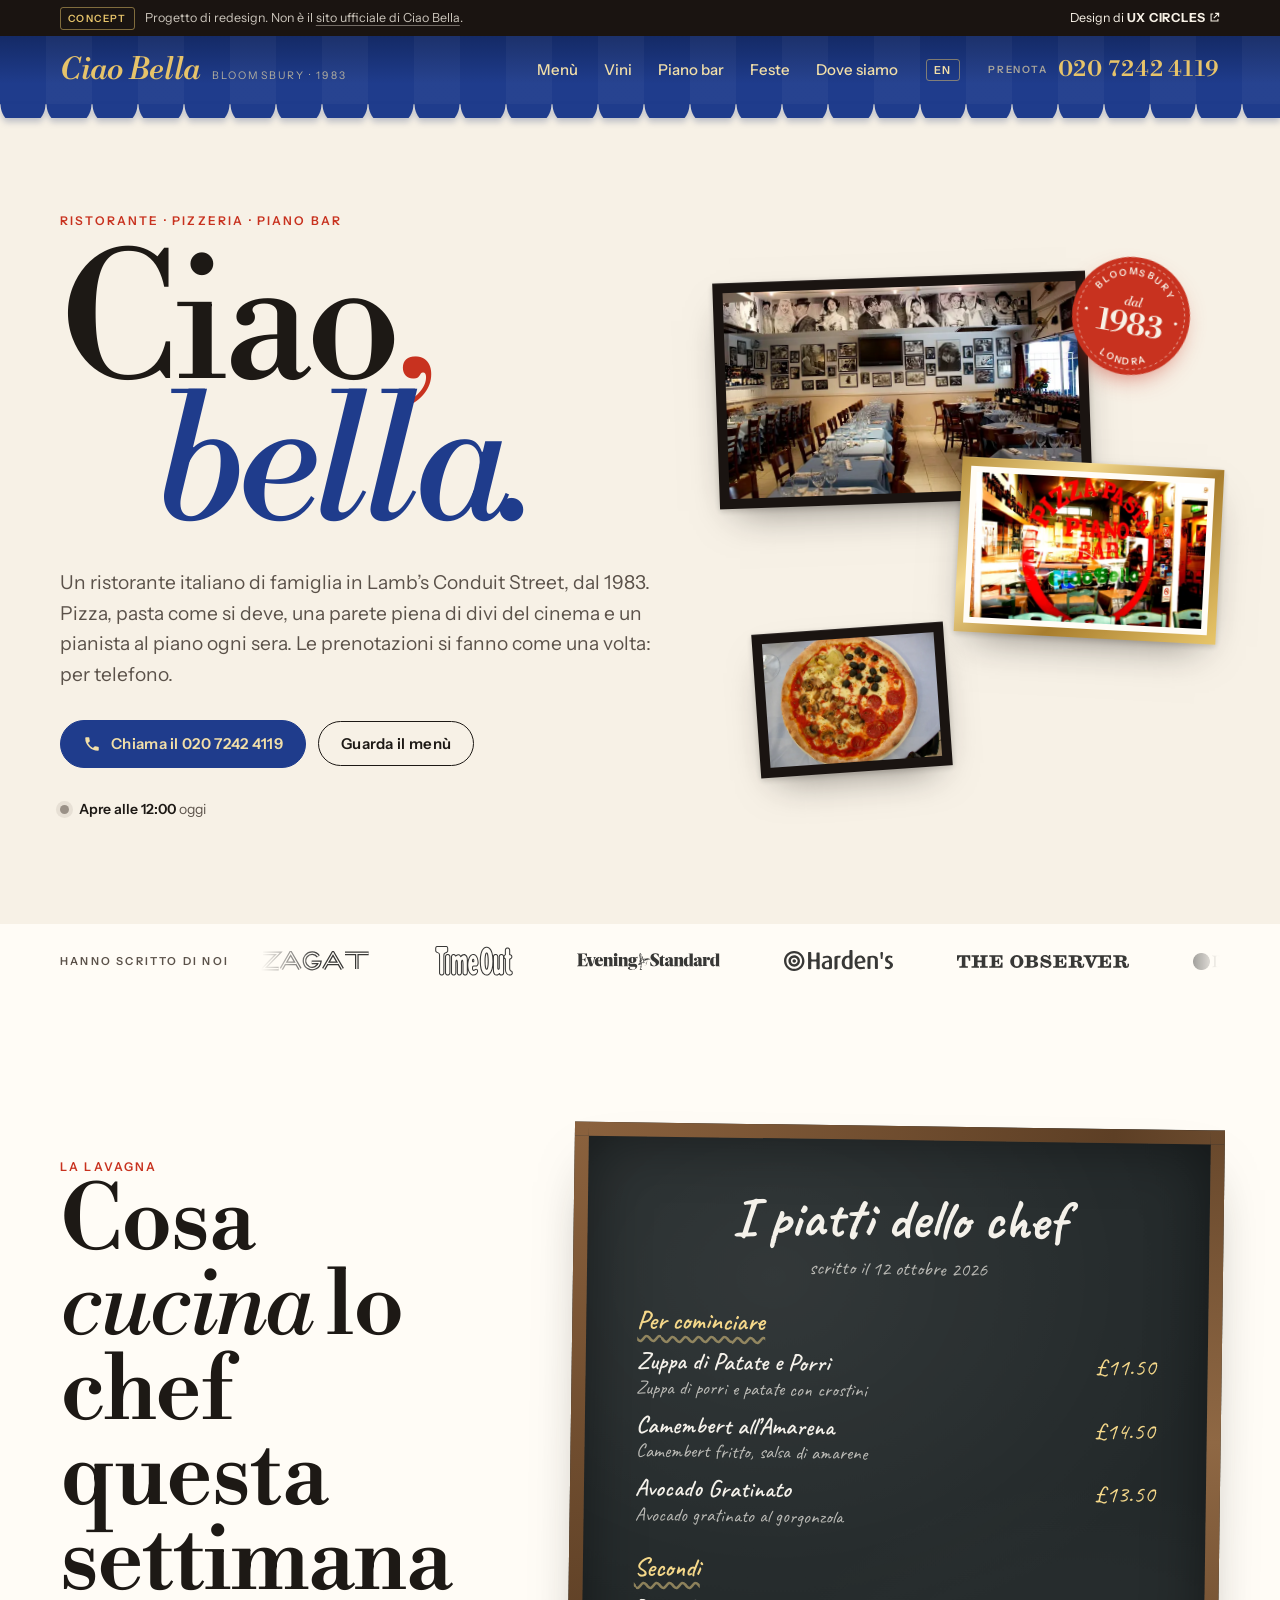
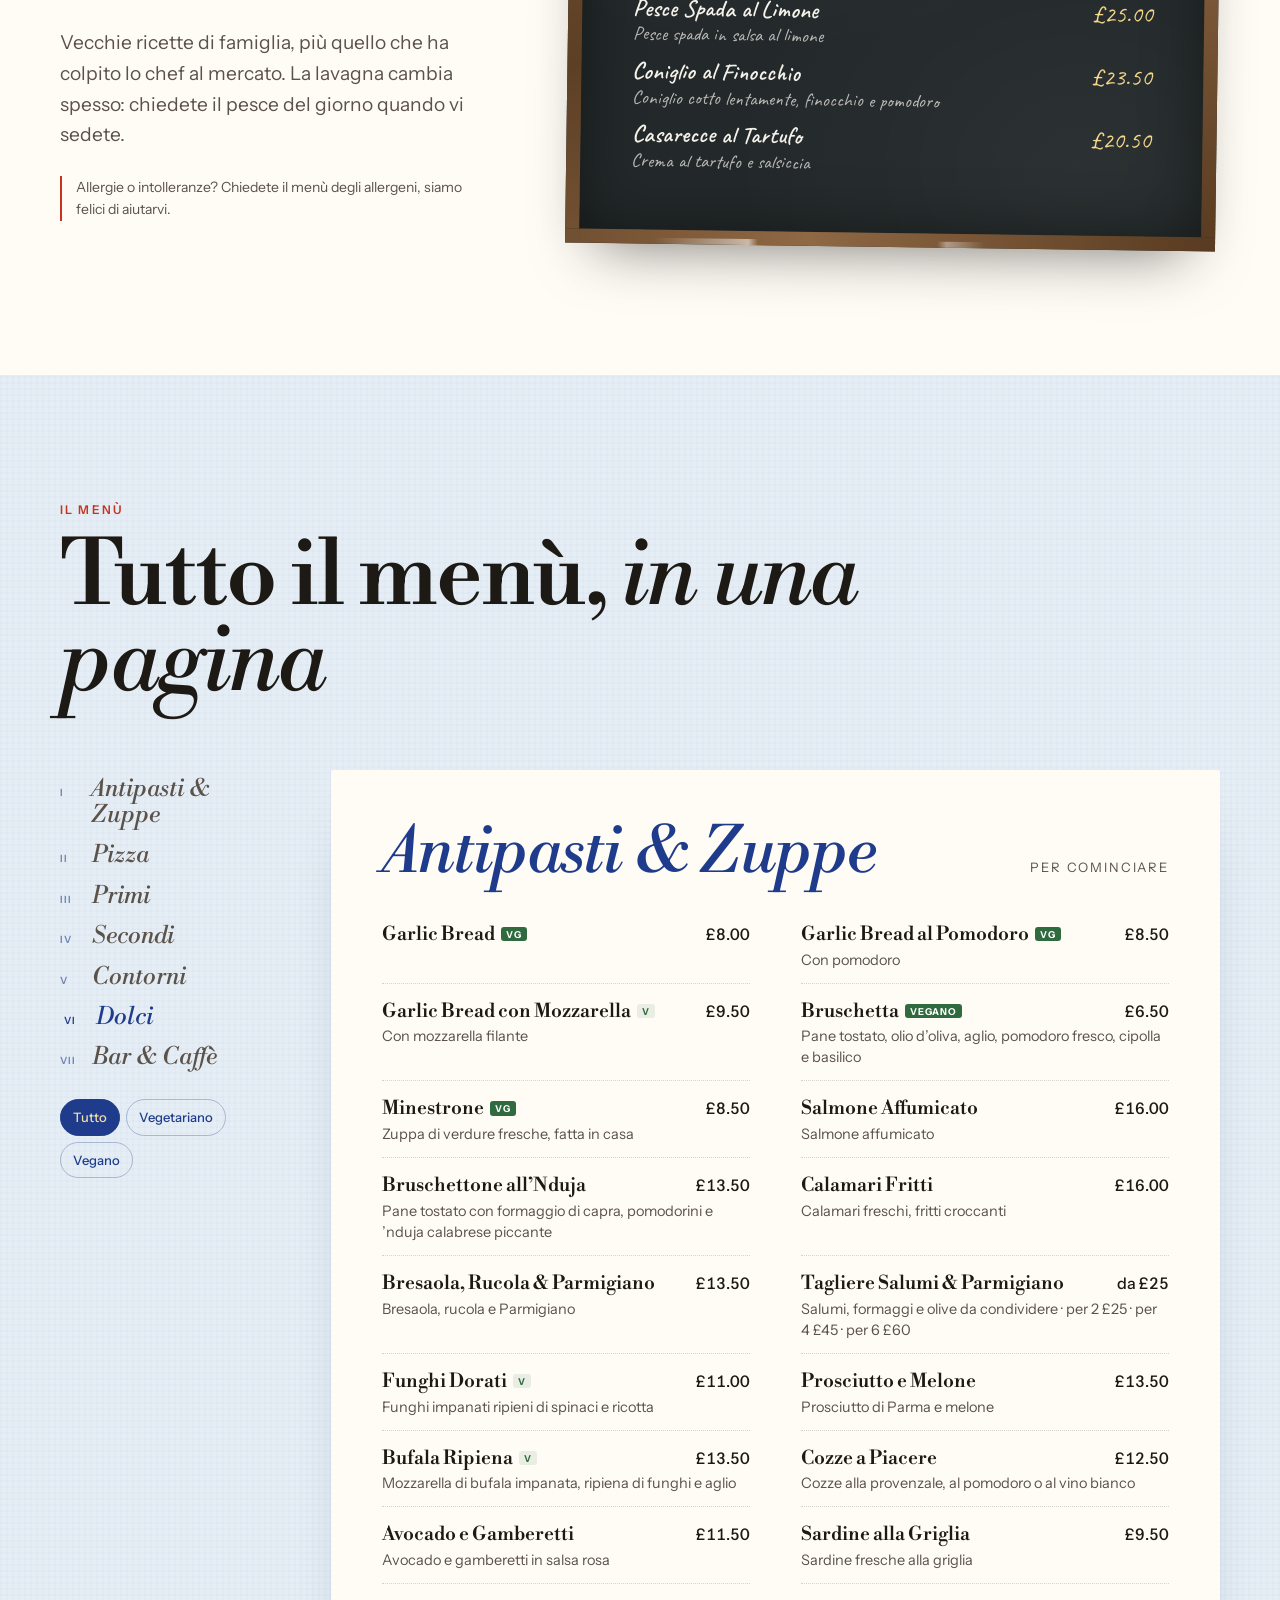
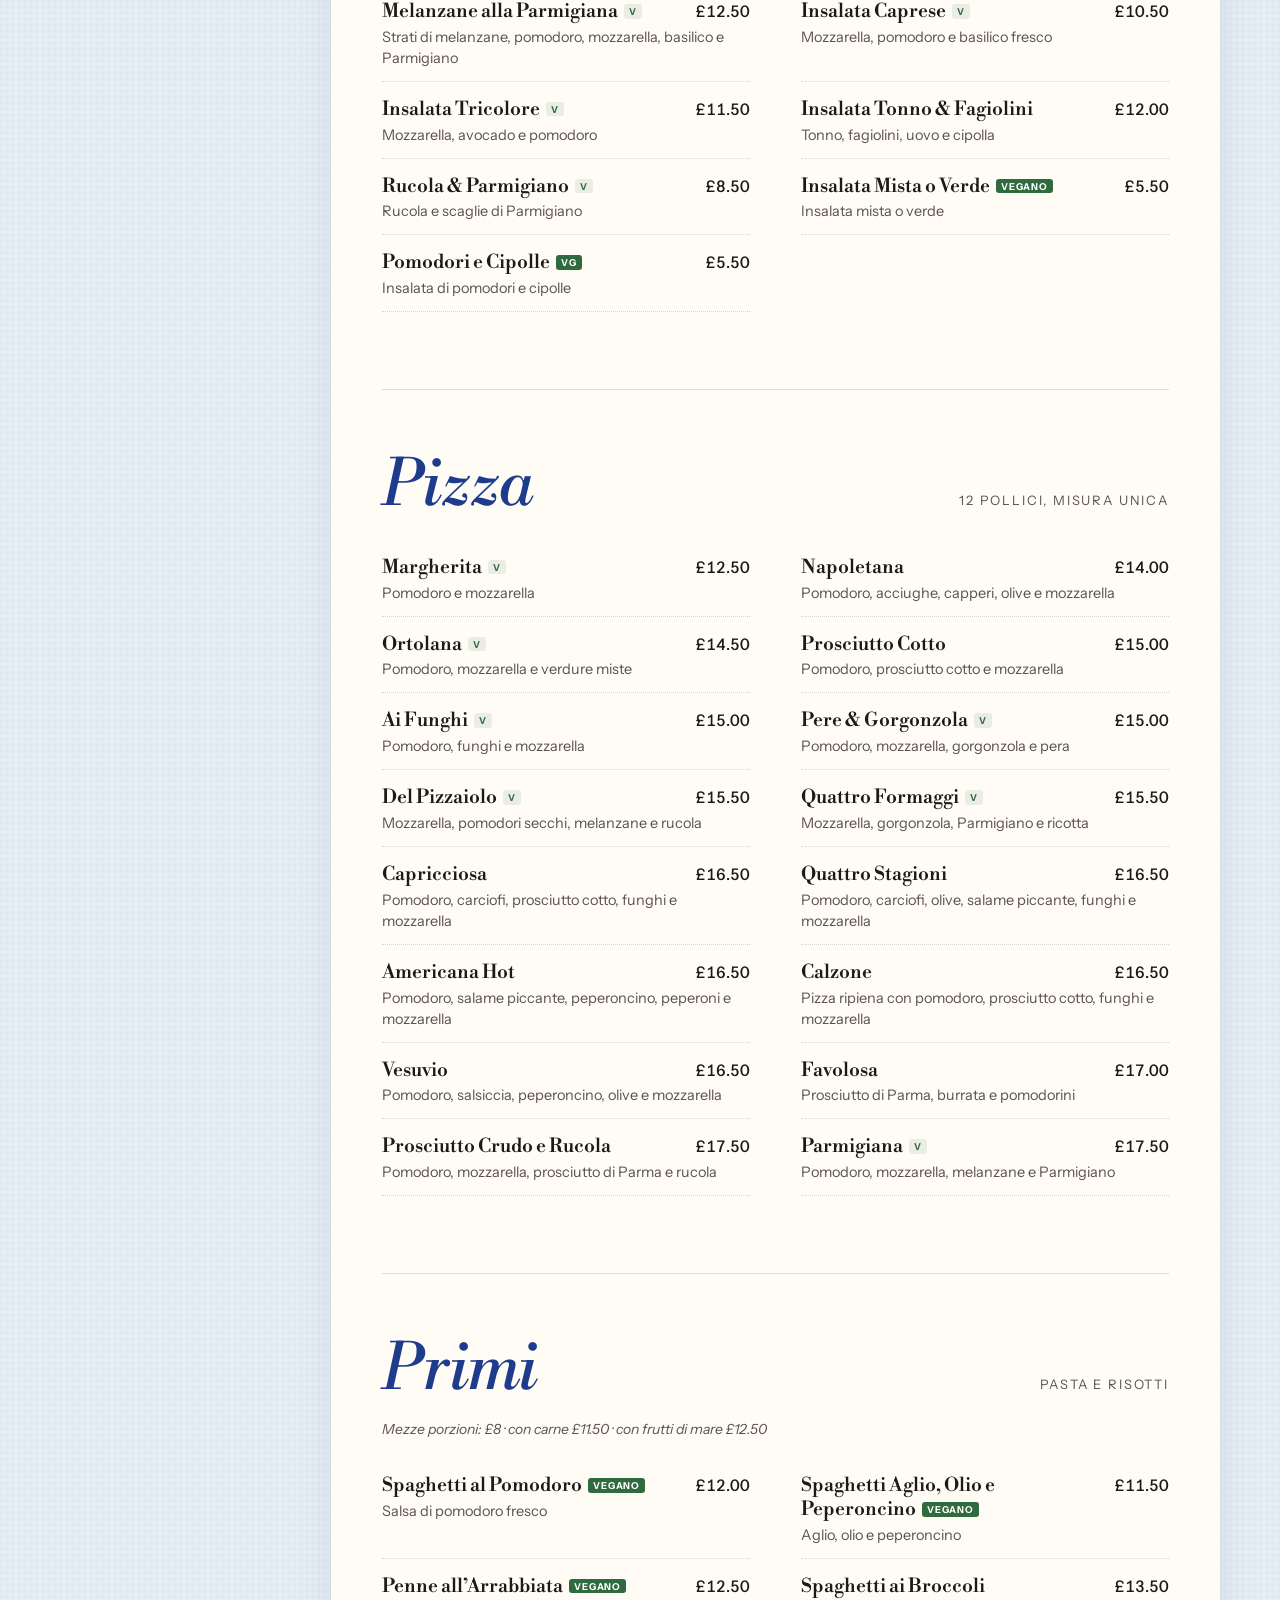
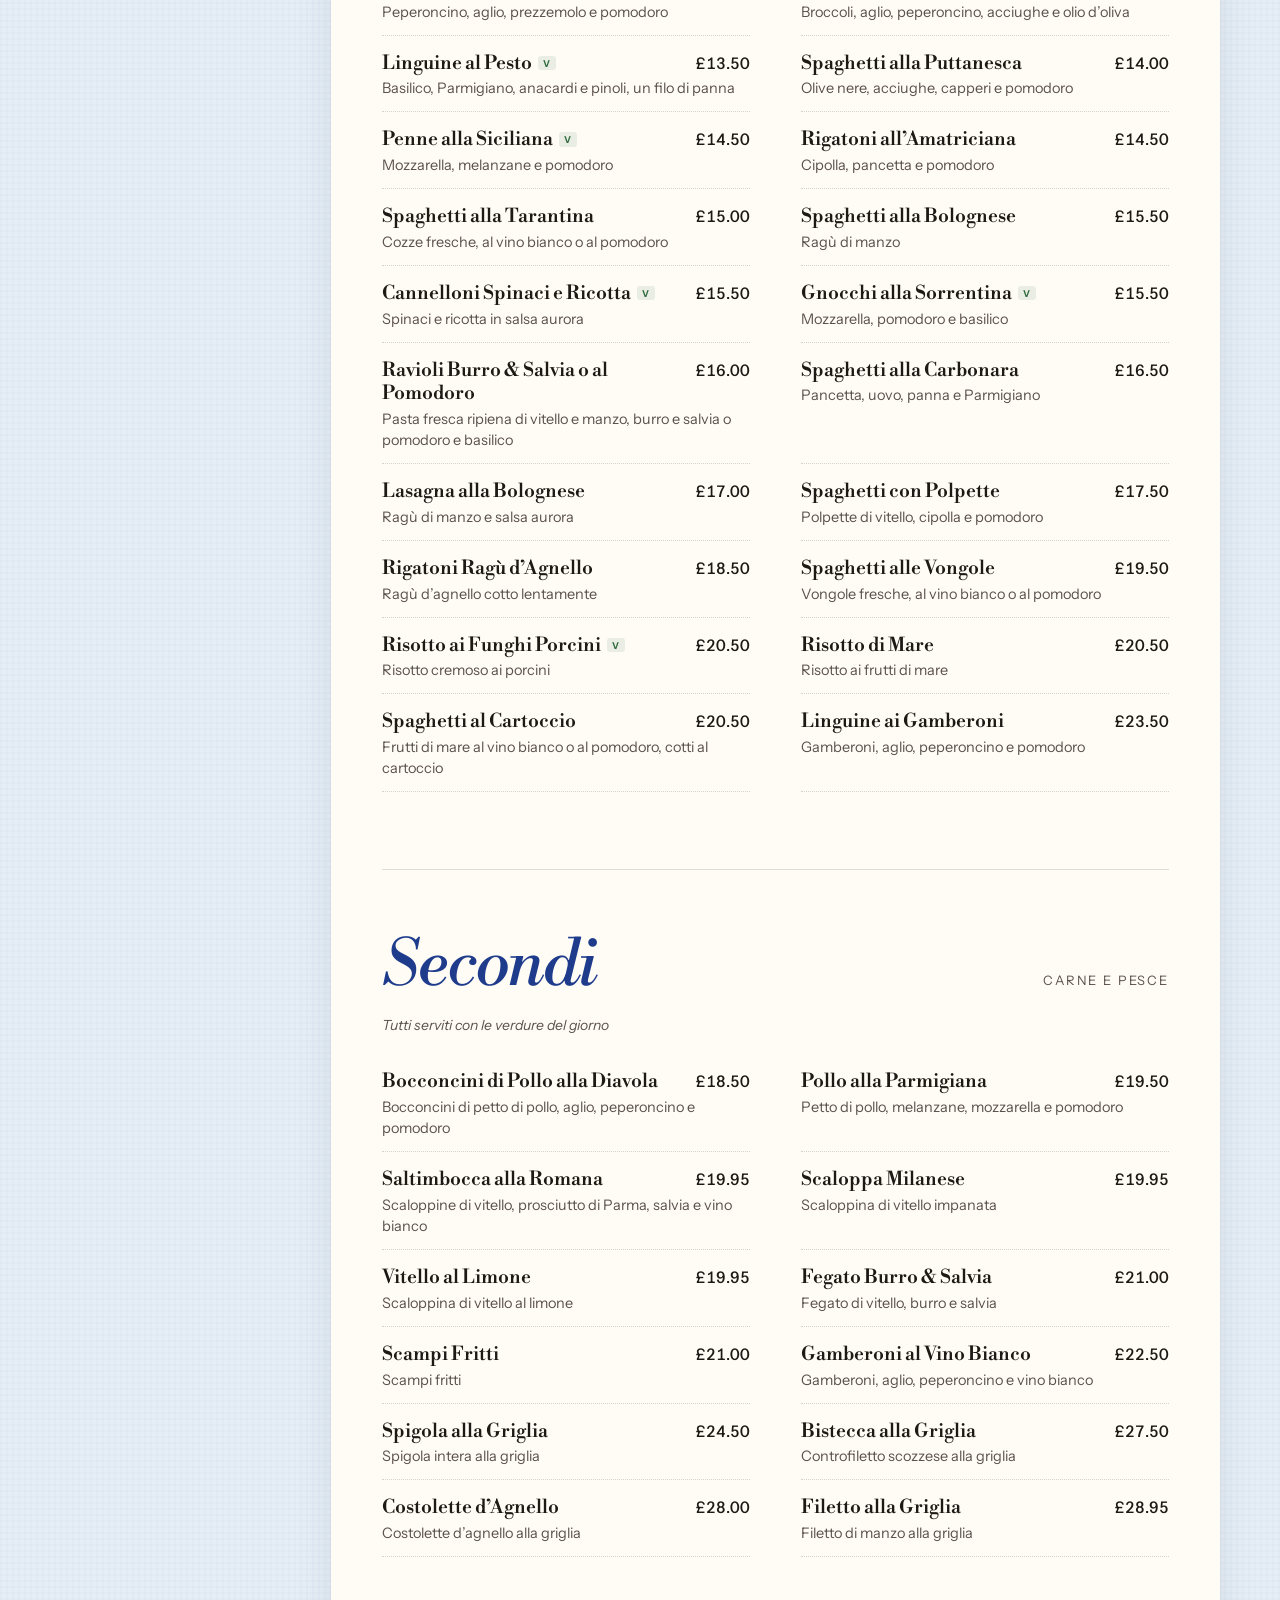
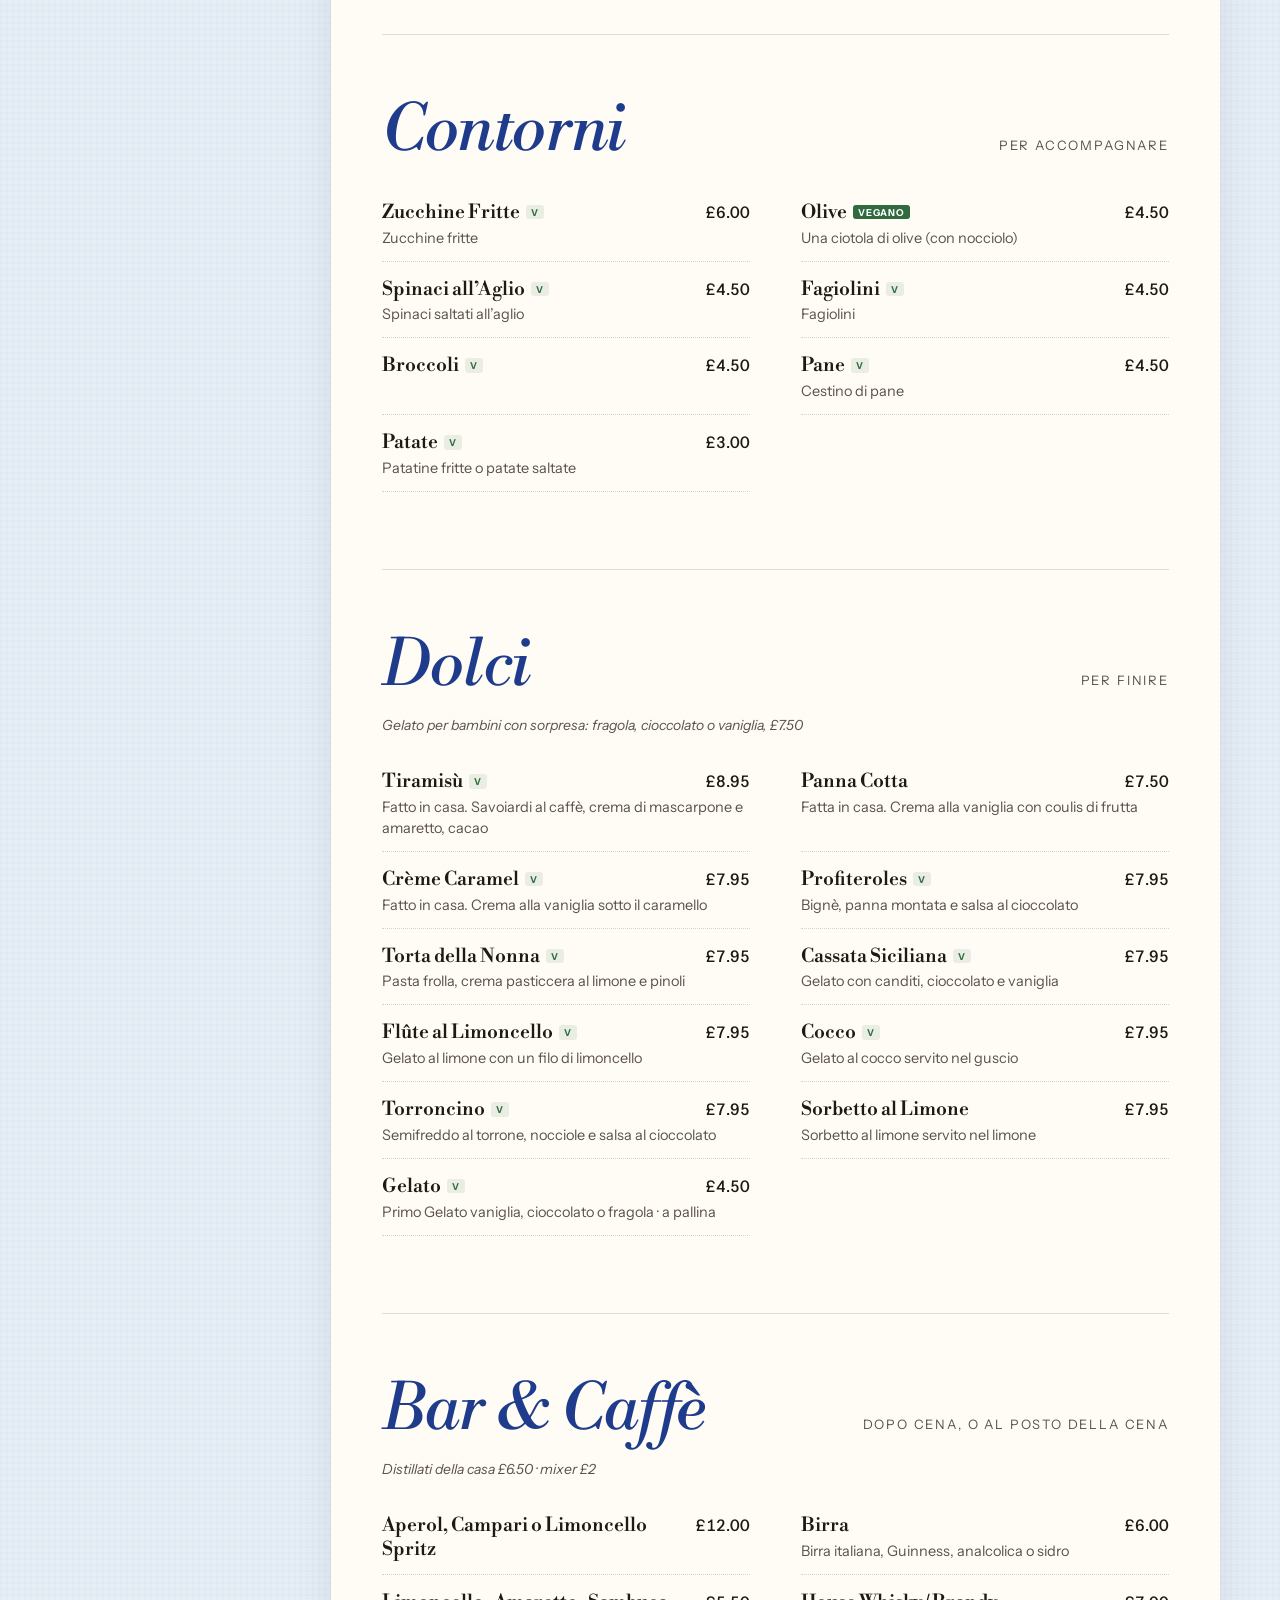
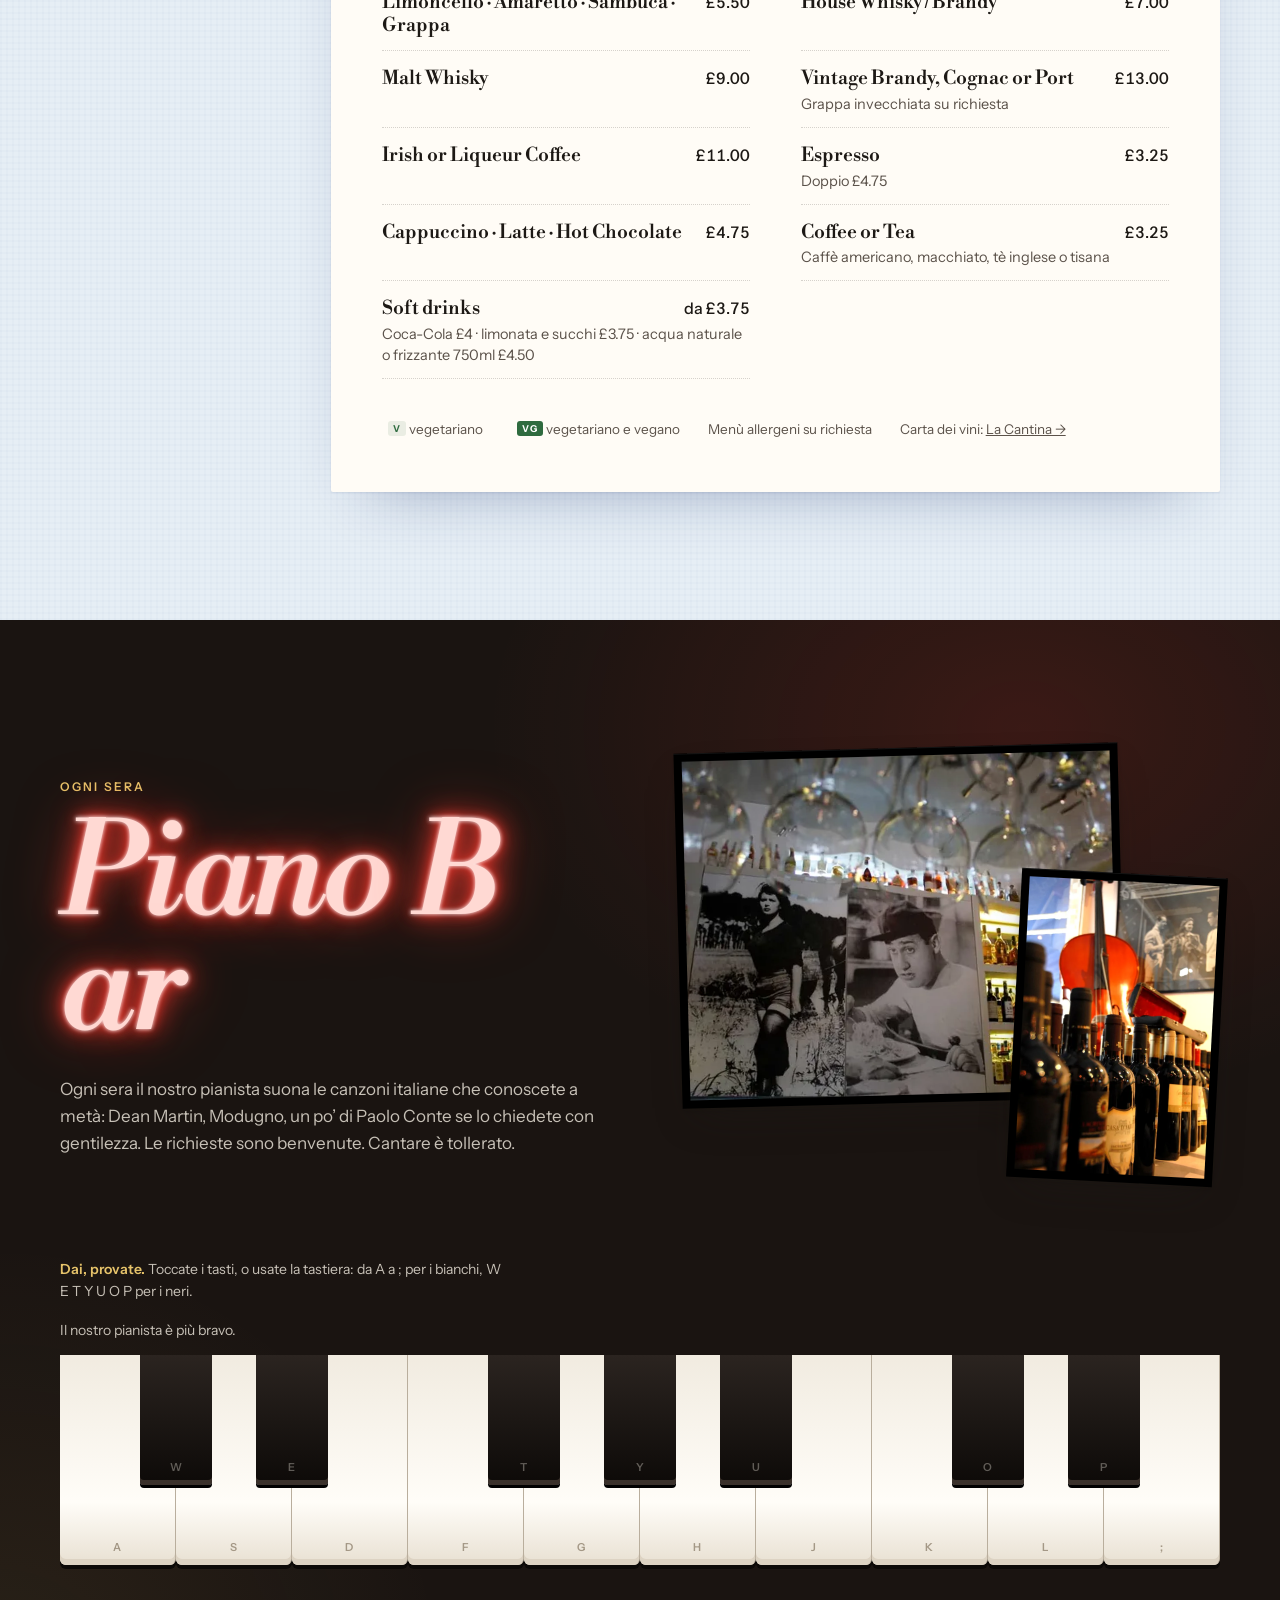
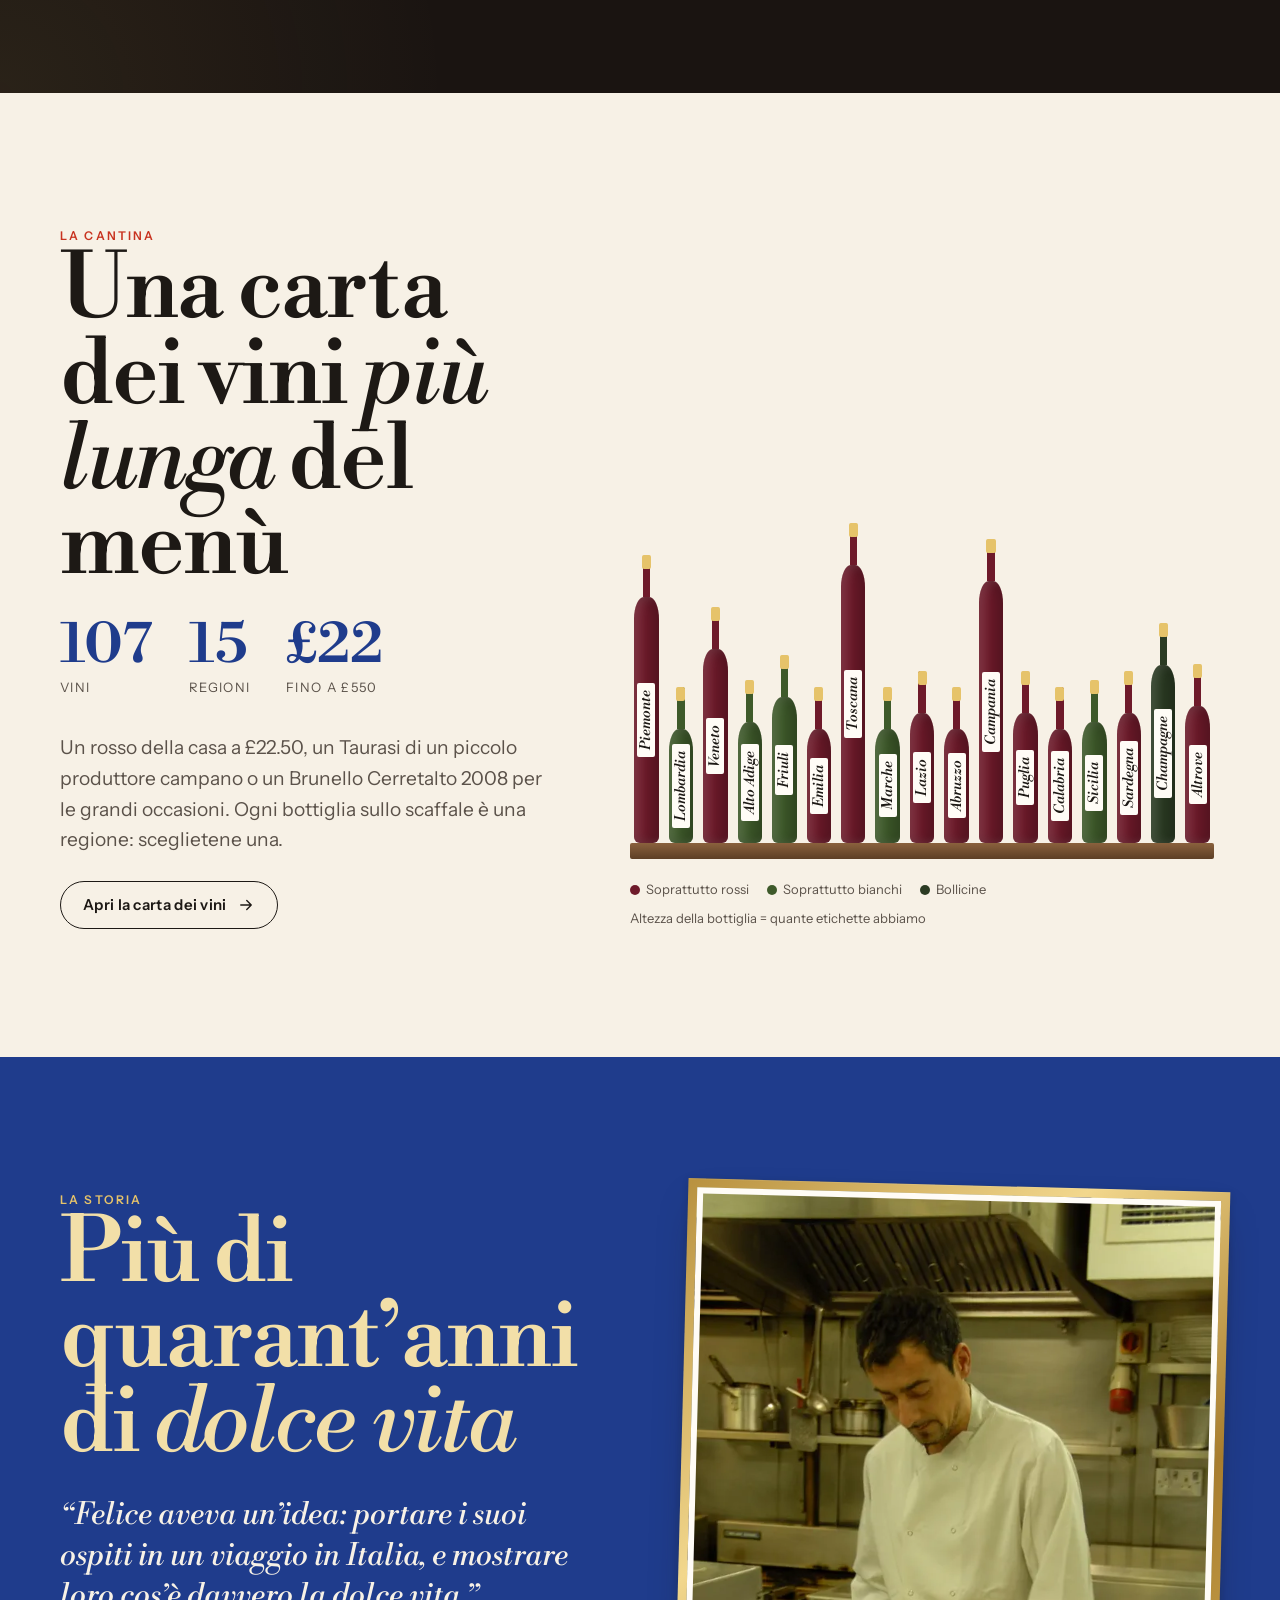
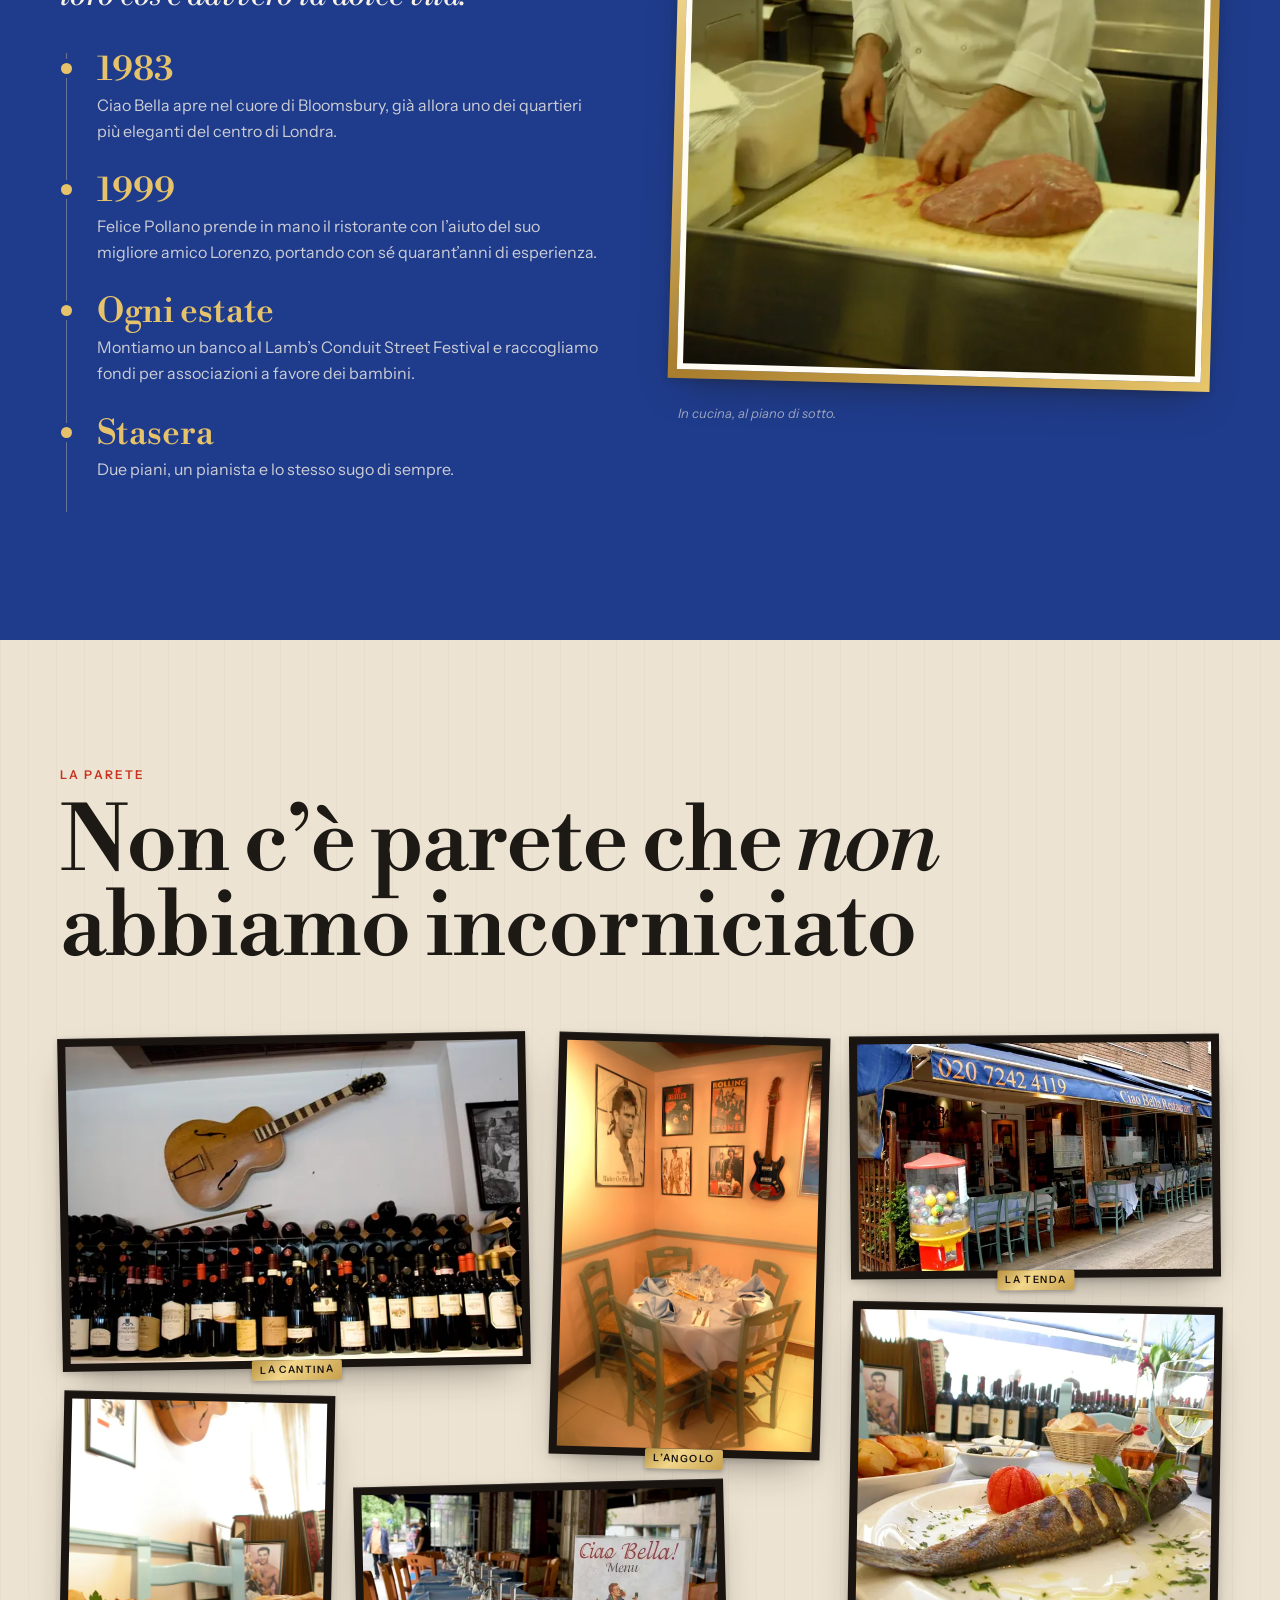
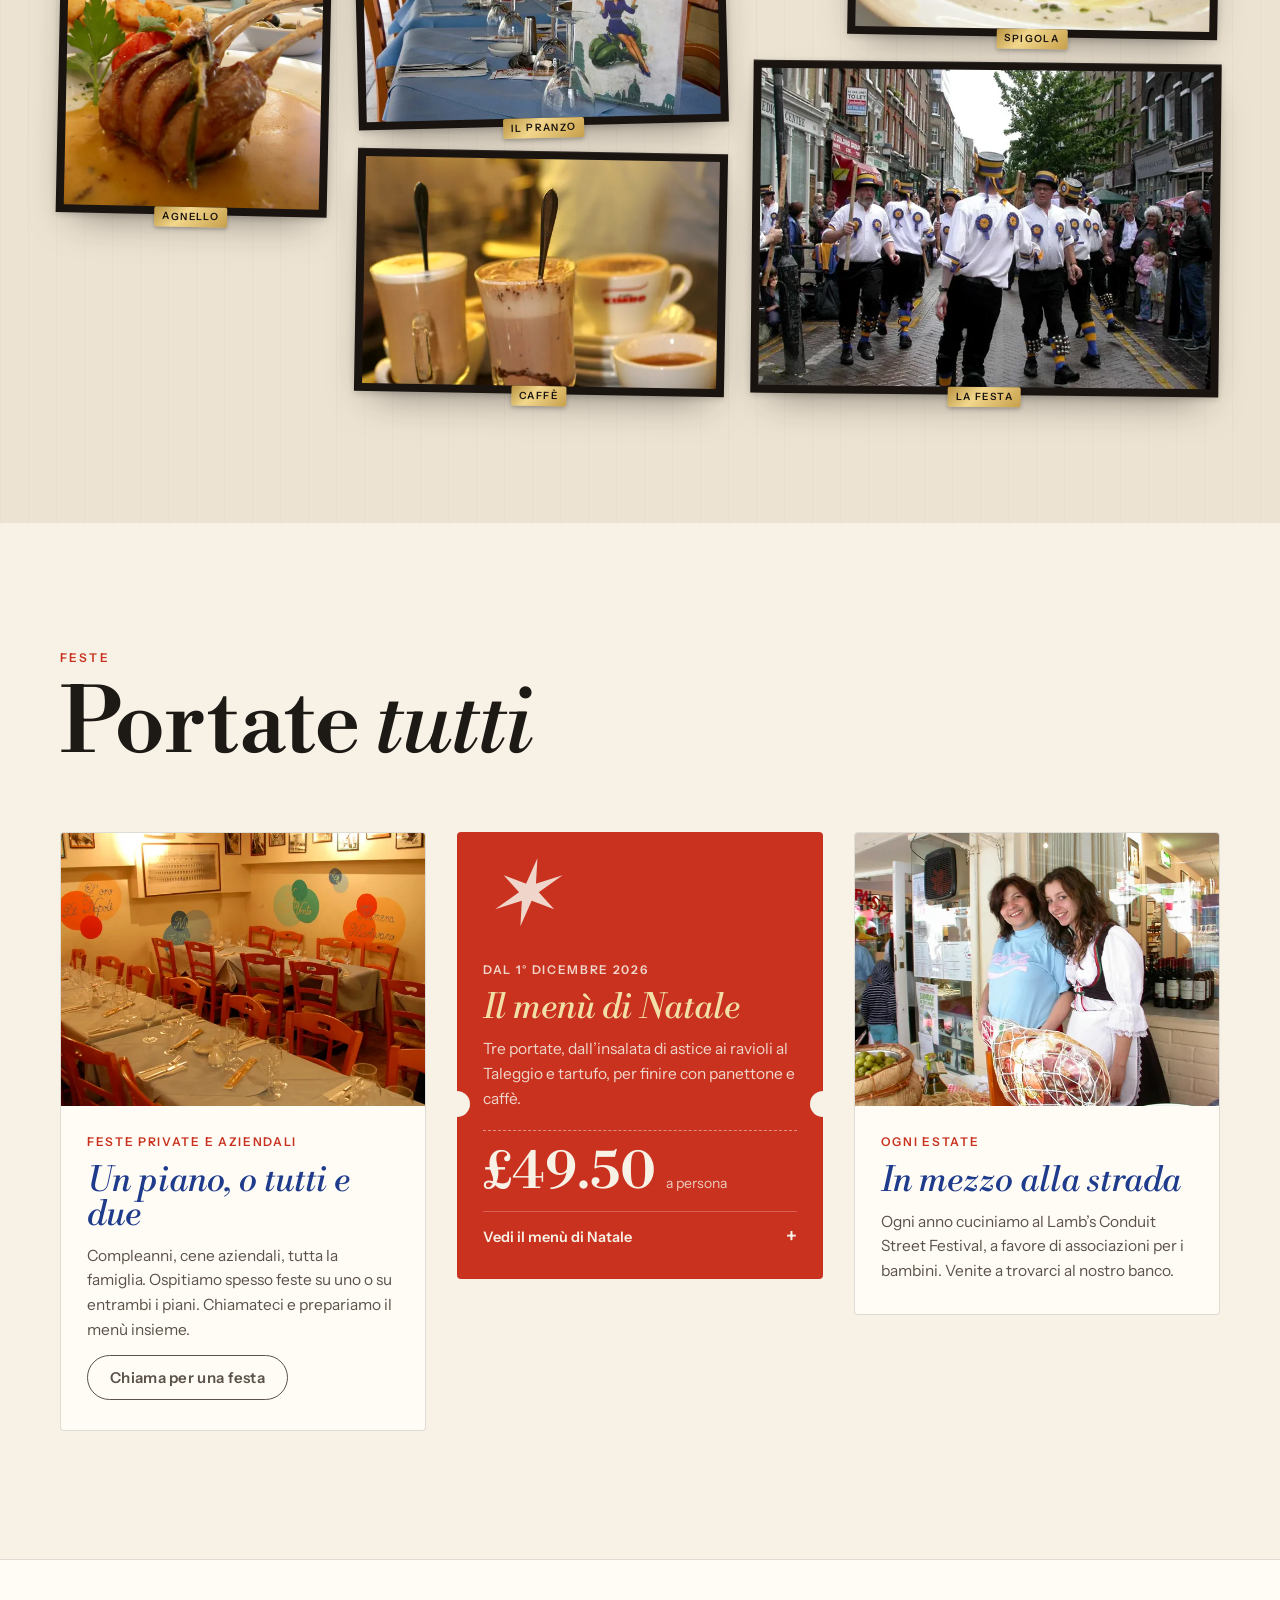
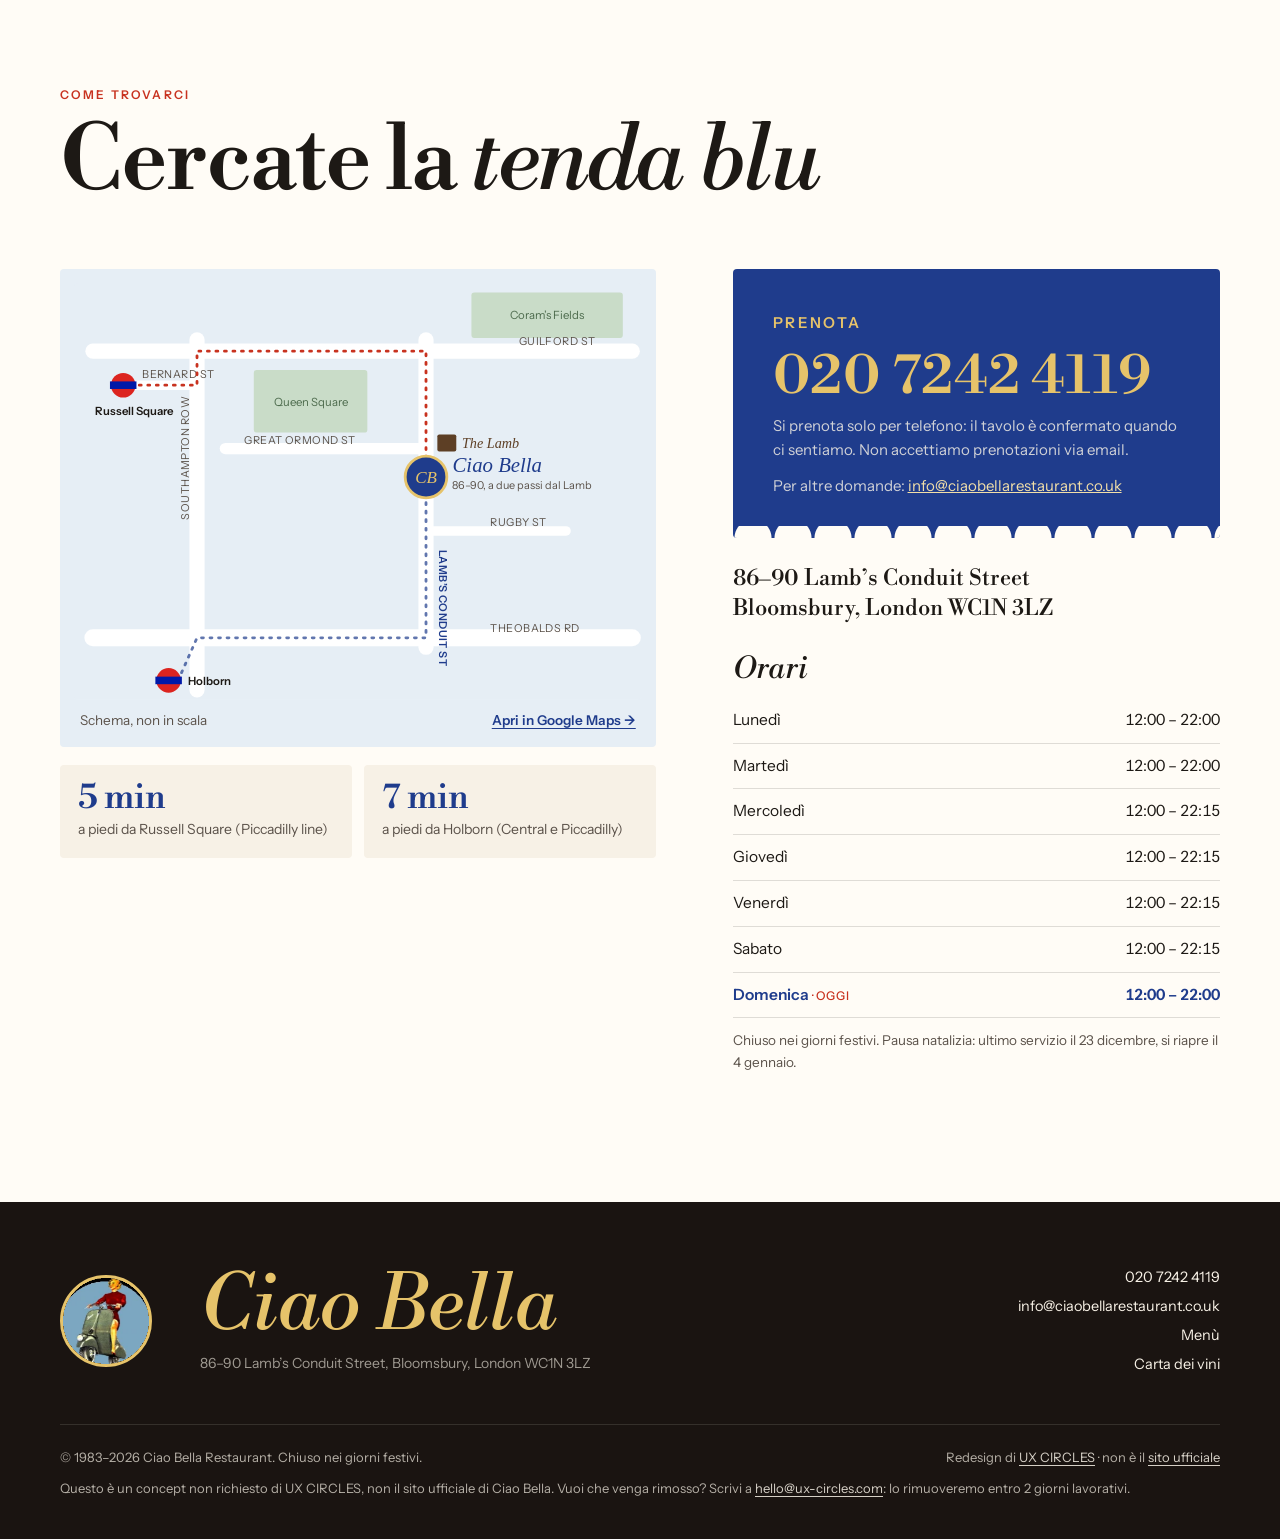
==== commit c8ac68d1: "Switch the display font to Libre Bodoni for readability Bodoni Moda's hairlines almost vanish at hea" ====
--- a/it/index.html
+++ b/it/index.html
@@ -26,7 +26,7 @@
 
   <link rel="preconnect" href="https://fonts.googleapis.com">
   <link rel="preconnect" href="https://fonts.gstatic.com" crossorigin>
-  <link href="https://fonts.googleapis.com/css2?family=Bodoni+Moda:ital,opsz,wght@0,6..96,400..700;1,6..96,400..700&family=Instrument+Sans:wght@400..700&family=Caveat:wght@500..700&display=swap" rel="stylesheet">
+  <link href="https://fonts.googleapis.com/css2?family=Libre+Bodoni:ital,wght@0,400..700;1,400..700&family=Instrument+Sans:wght@400..700&family=Caveat:wght@500..700&display=swap" rel="stylesheet">
   <link rel="stylesheet" href="../styles.css?v=16">
 <script type="application/ld+json">
   {
--- a/styles.css
+++ b/styles.css
@@ -19,7 +19,7 @@
   --espresso: #1A1411;
   --line: rgba(29, 25, 21, .14);
 
-  --f-display: "Bodoni Moda", "Didot", "Bodoni 72", Georgia, serif;
+  --f-display: "Libre Bodoni", "Bodoni Moda", "Didot", "Bodoni 72", Georgia, serif;
   --f-body: "Instrument Sans", system-ui, -apple-system, "Segoe UI", sans-serif;
   --f-chalk: "Caveat", "Bradley Hand", cursive;
 
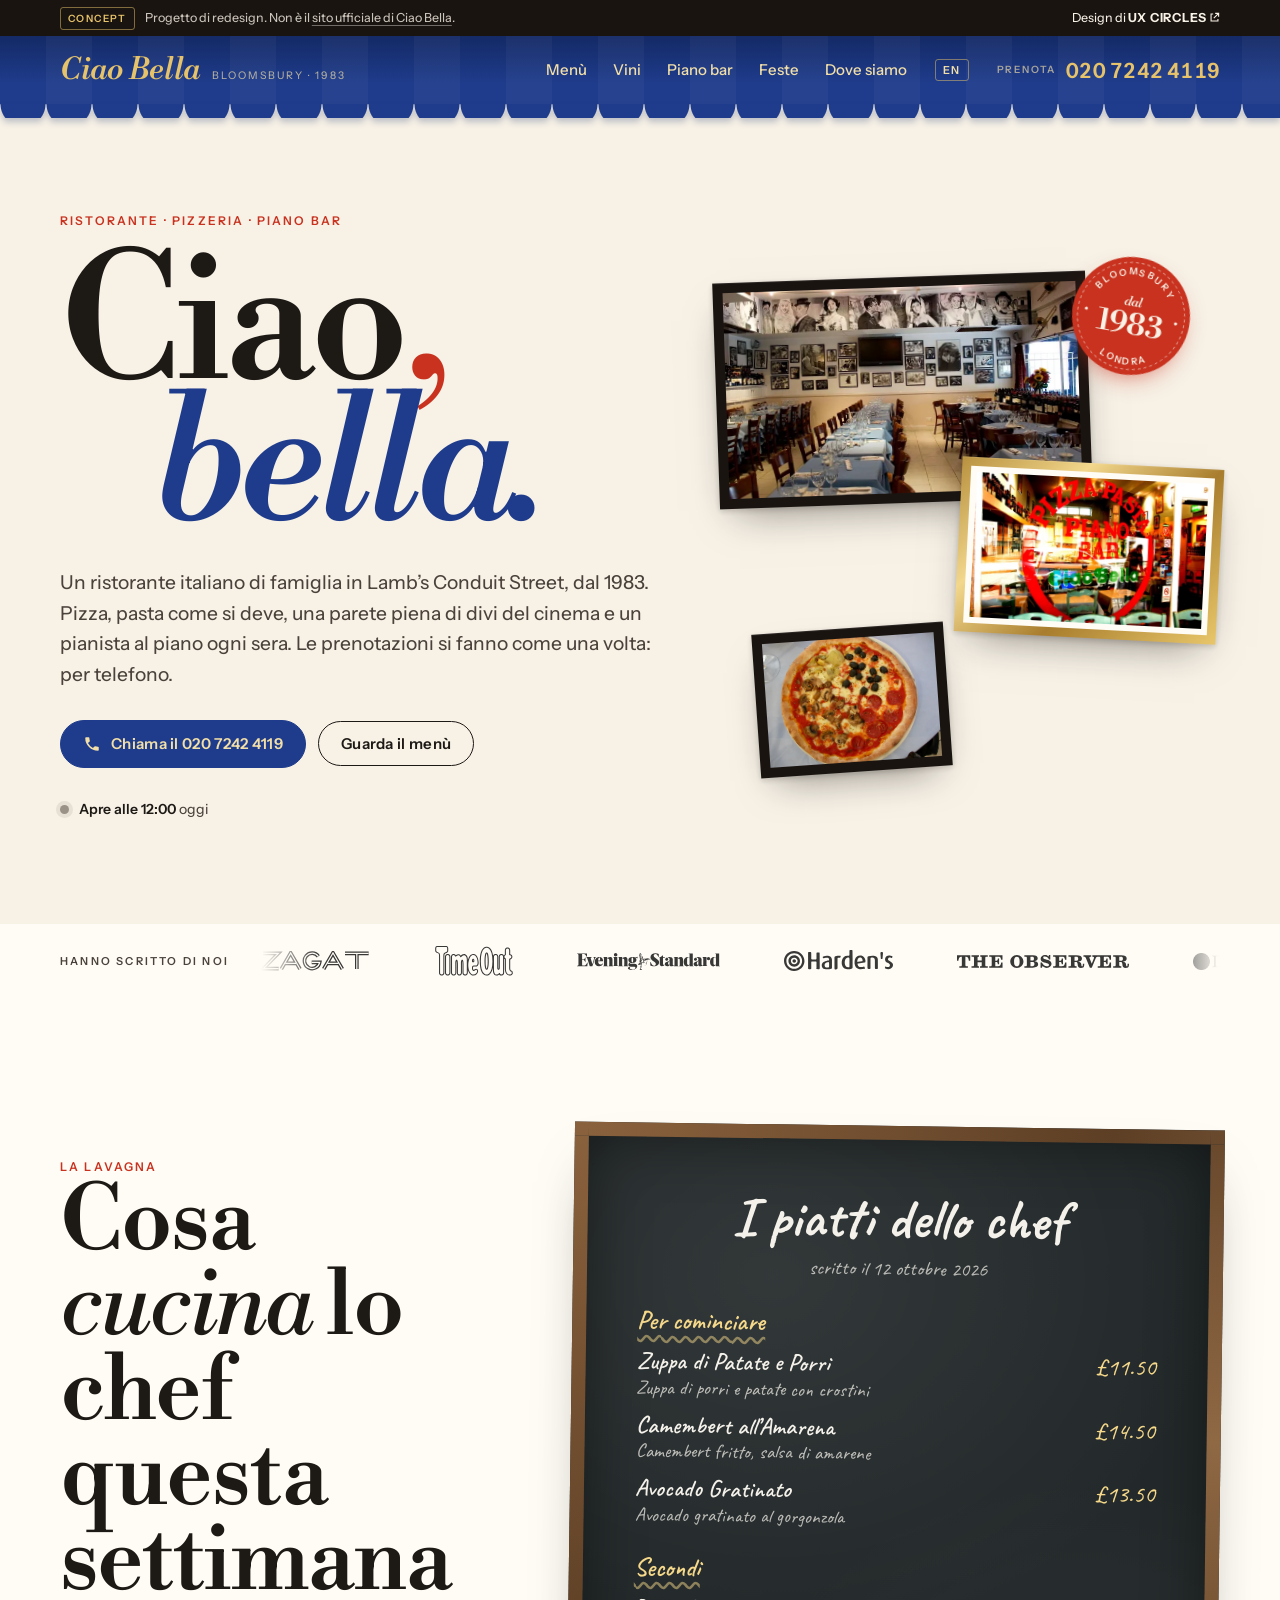
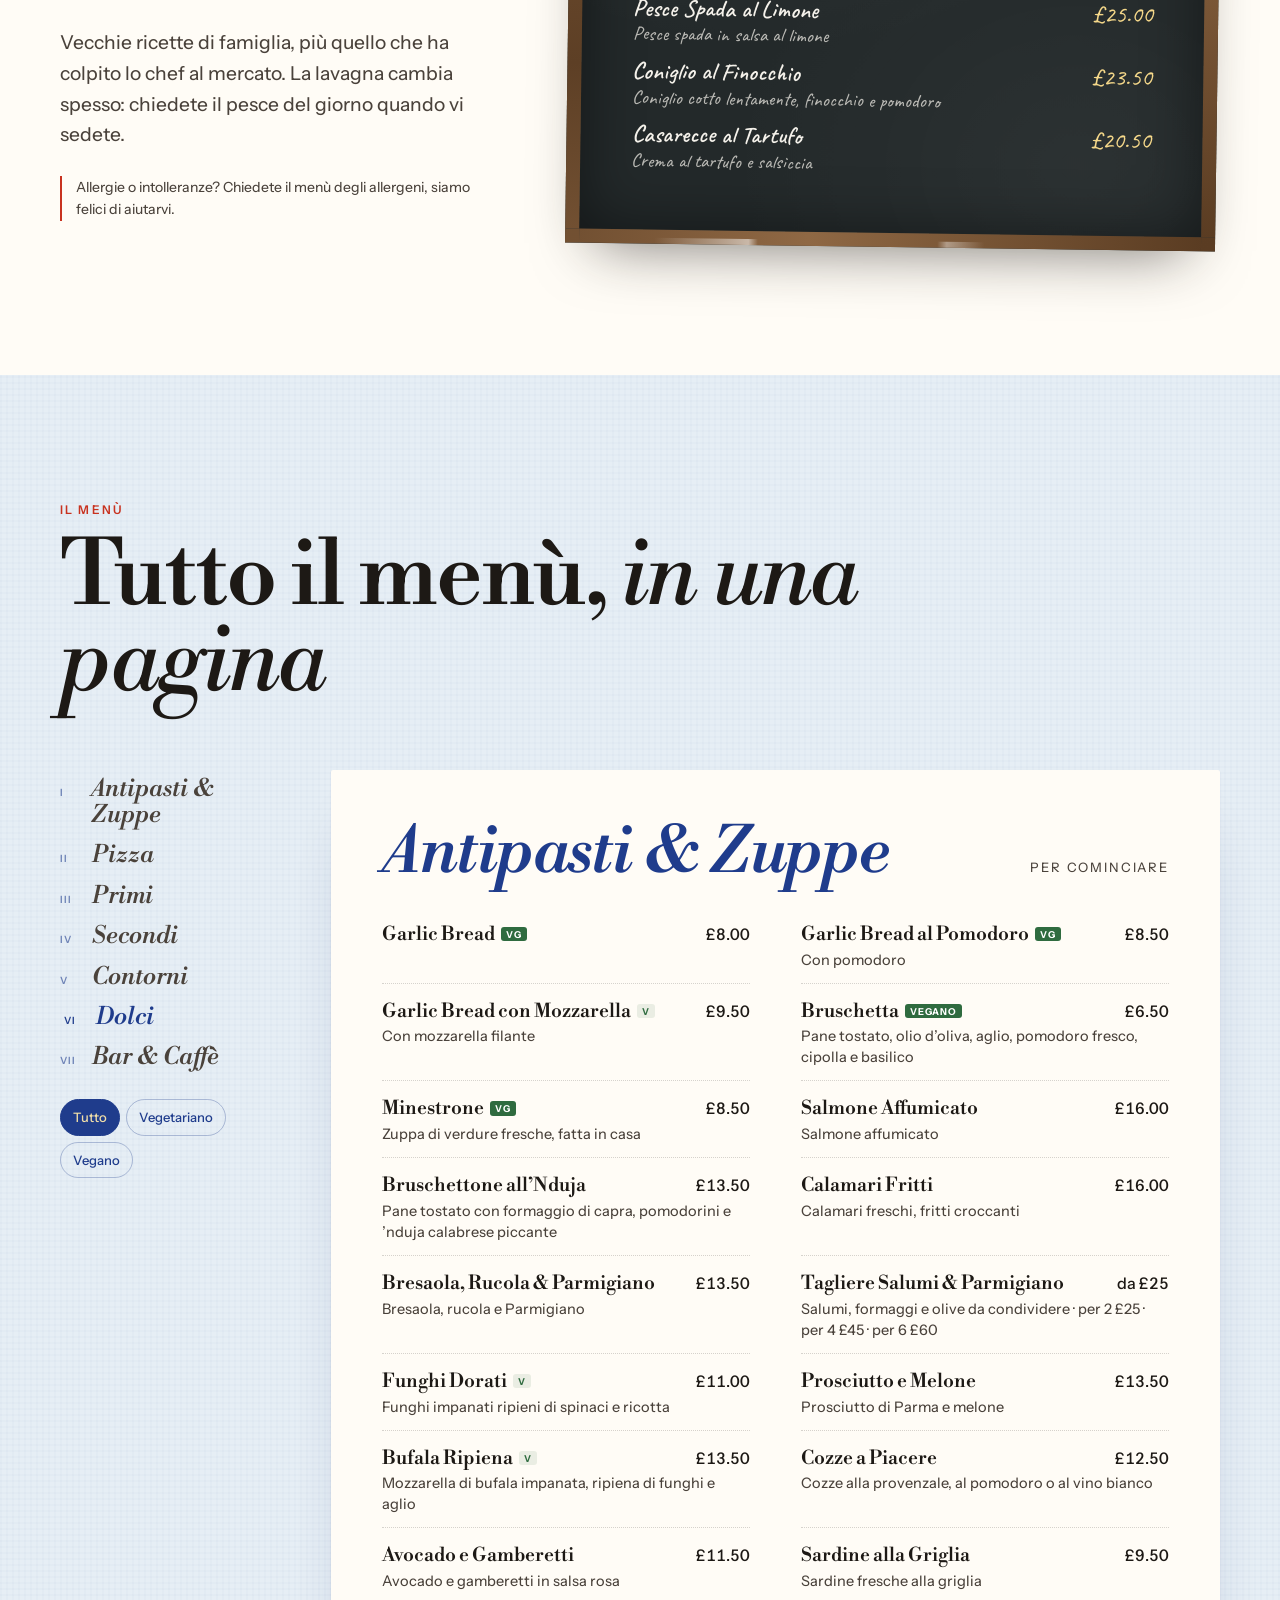
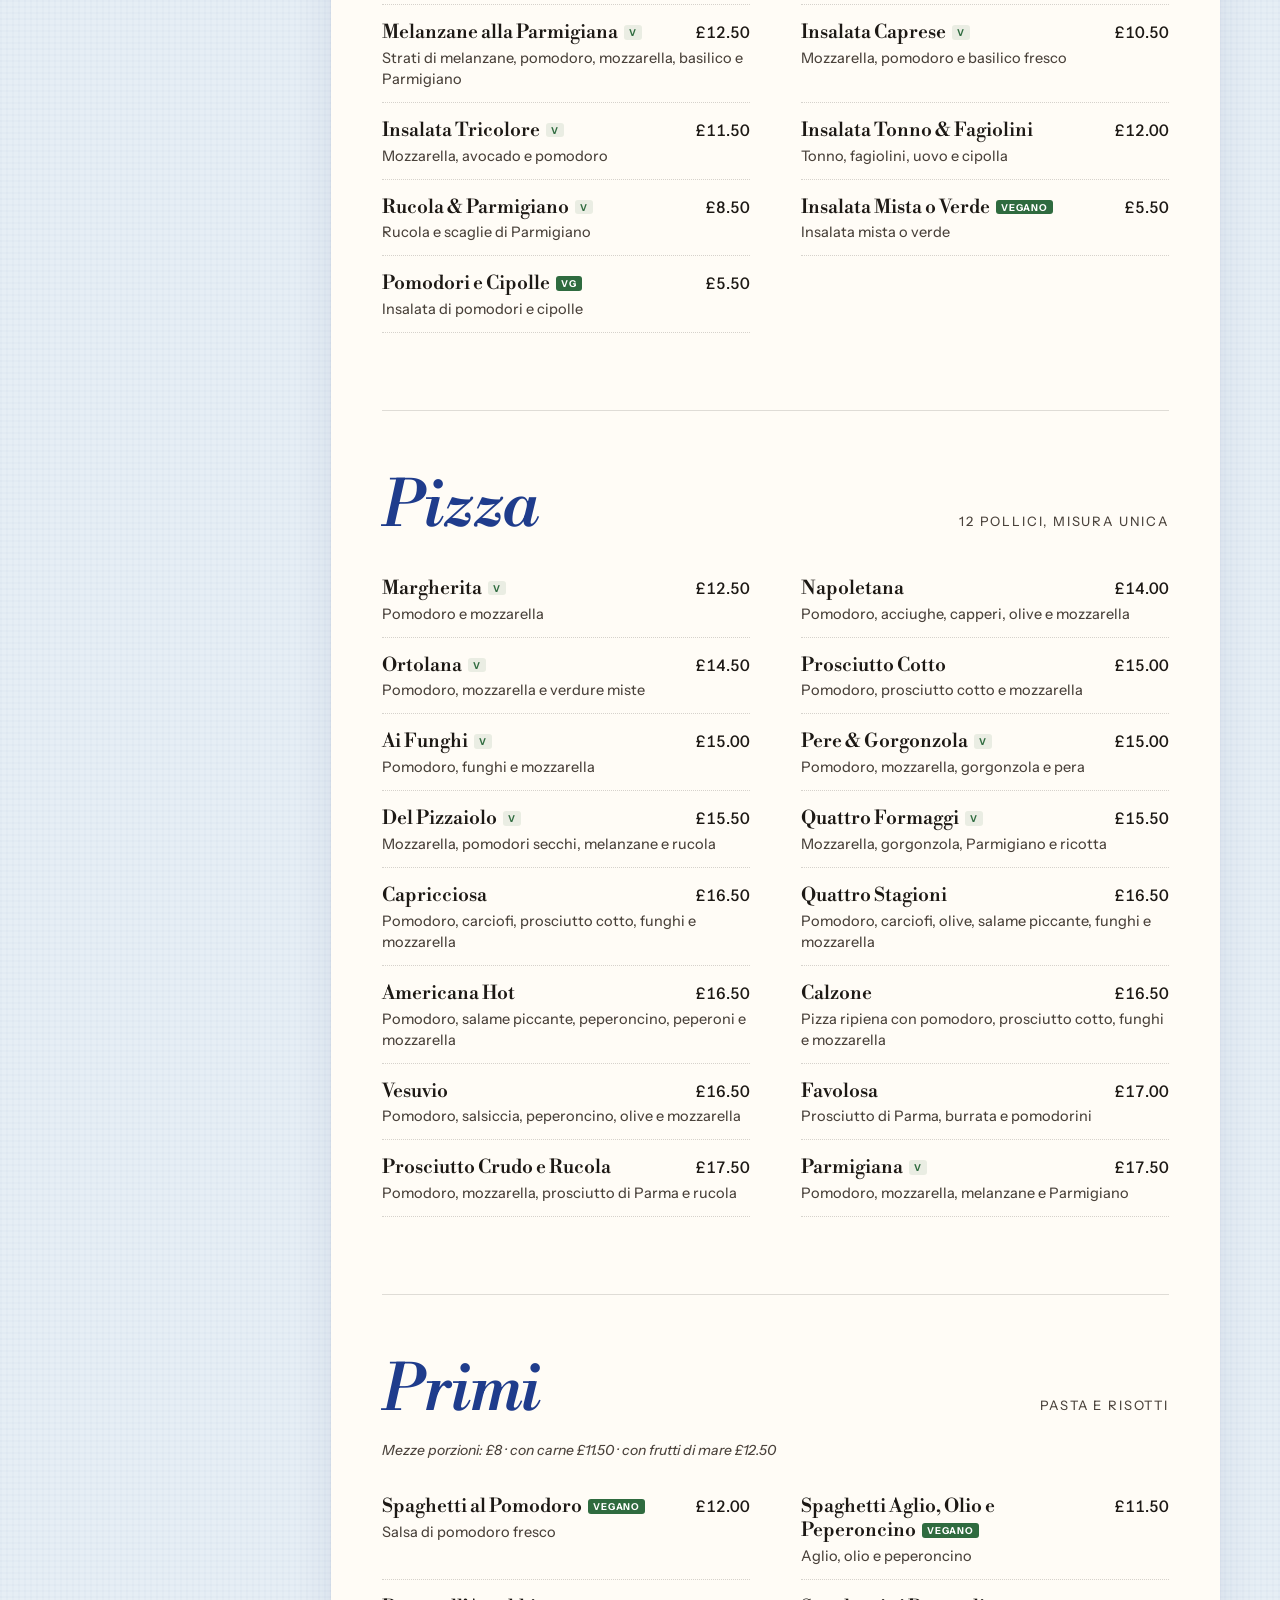
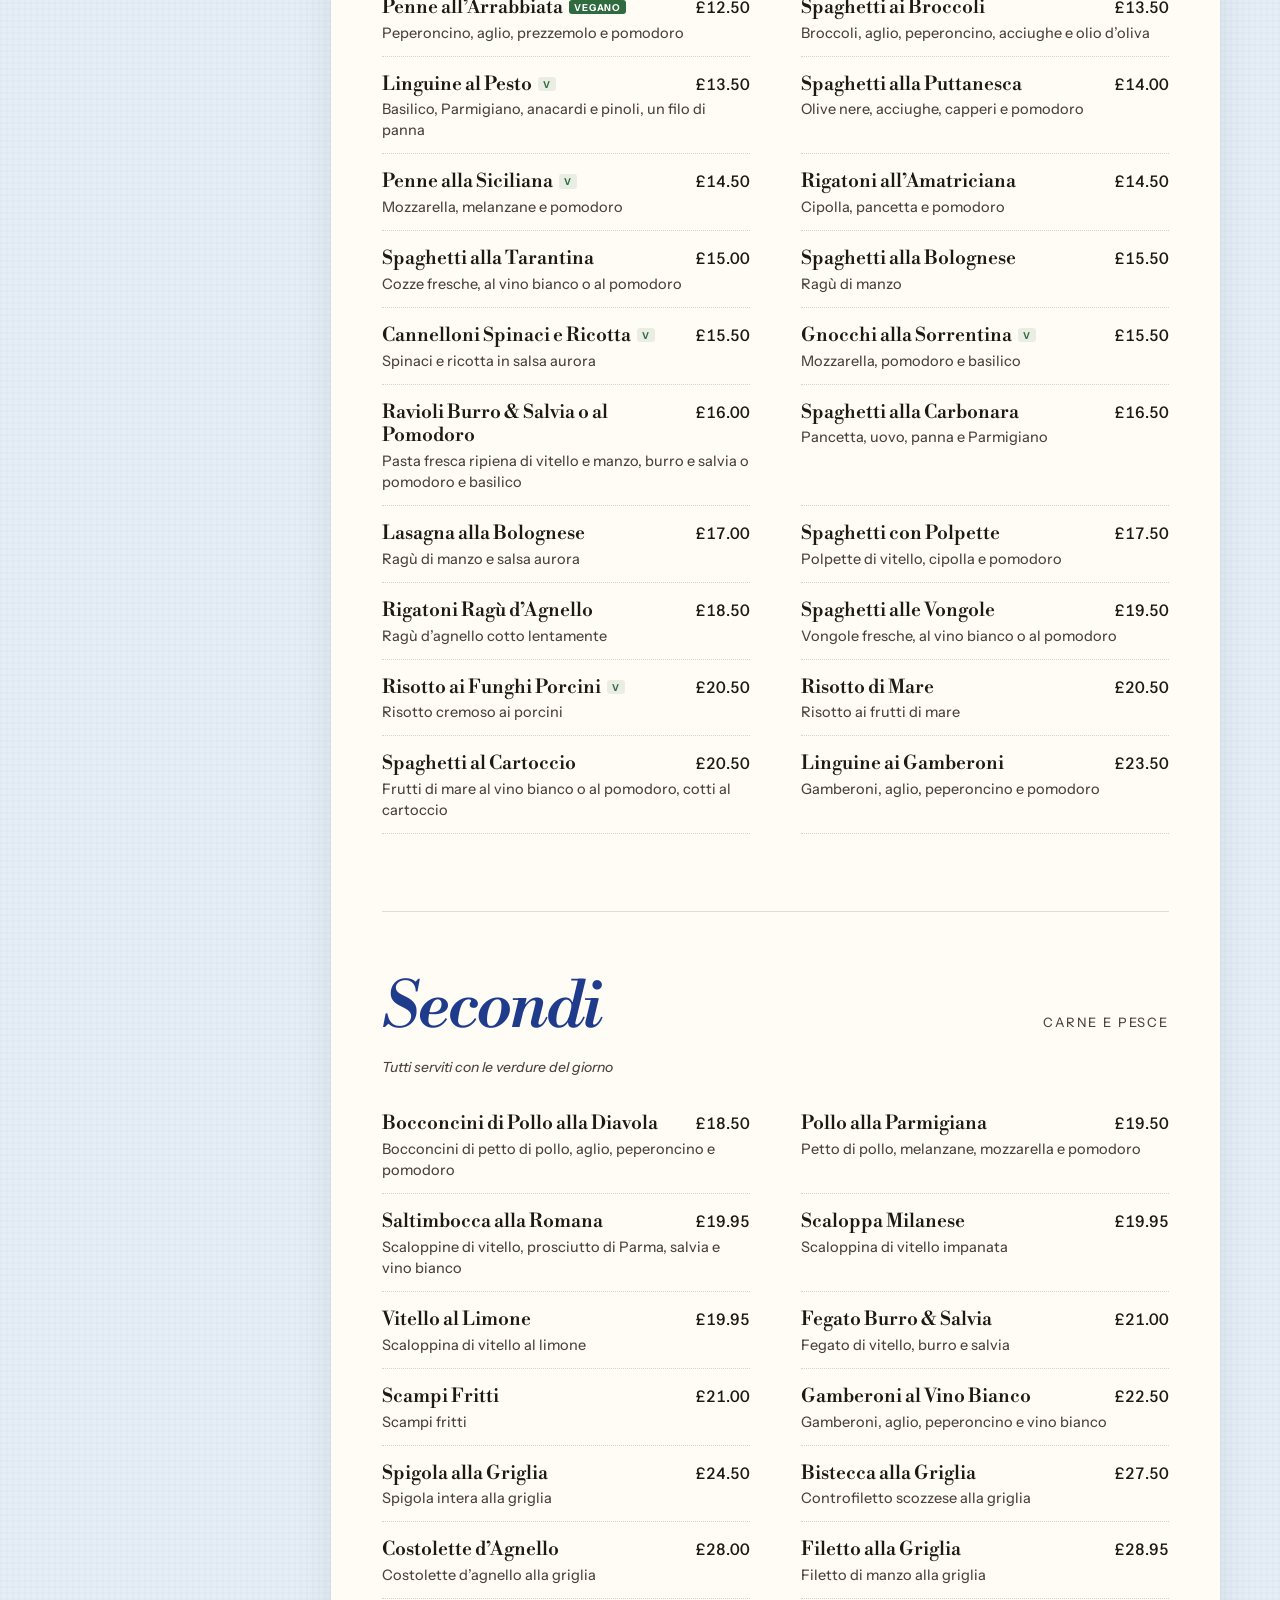
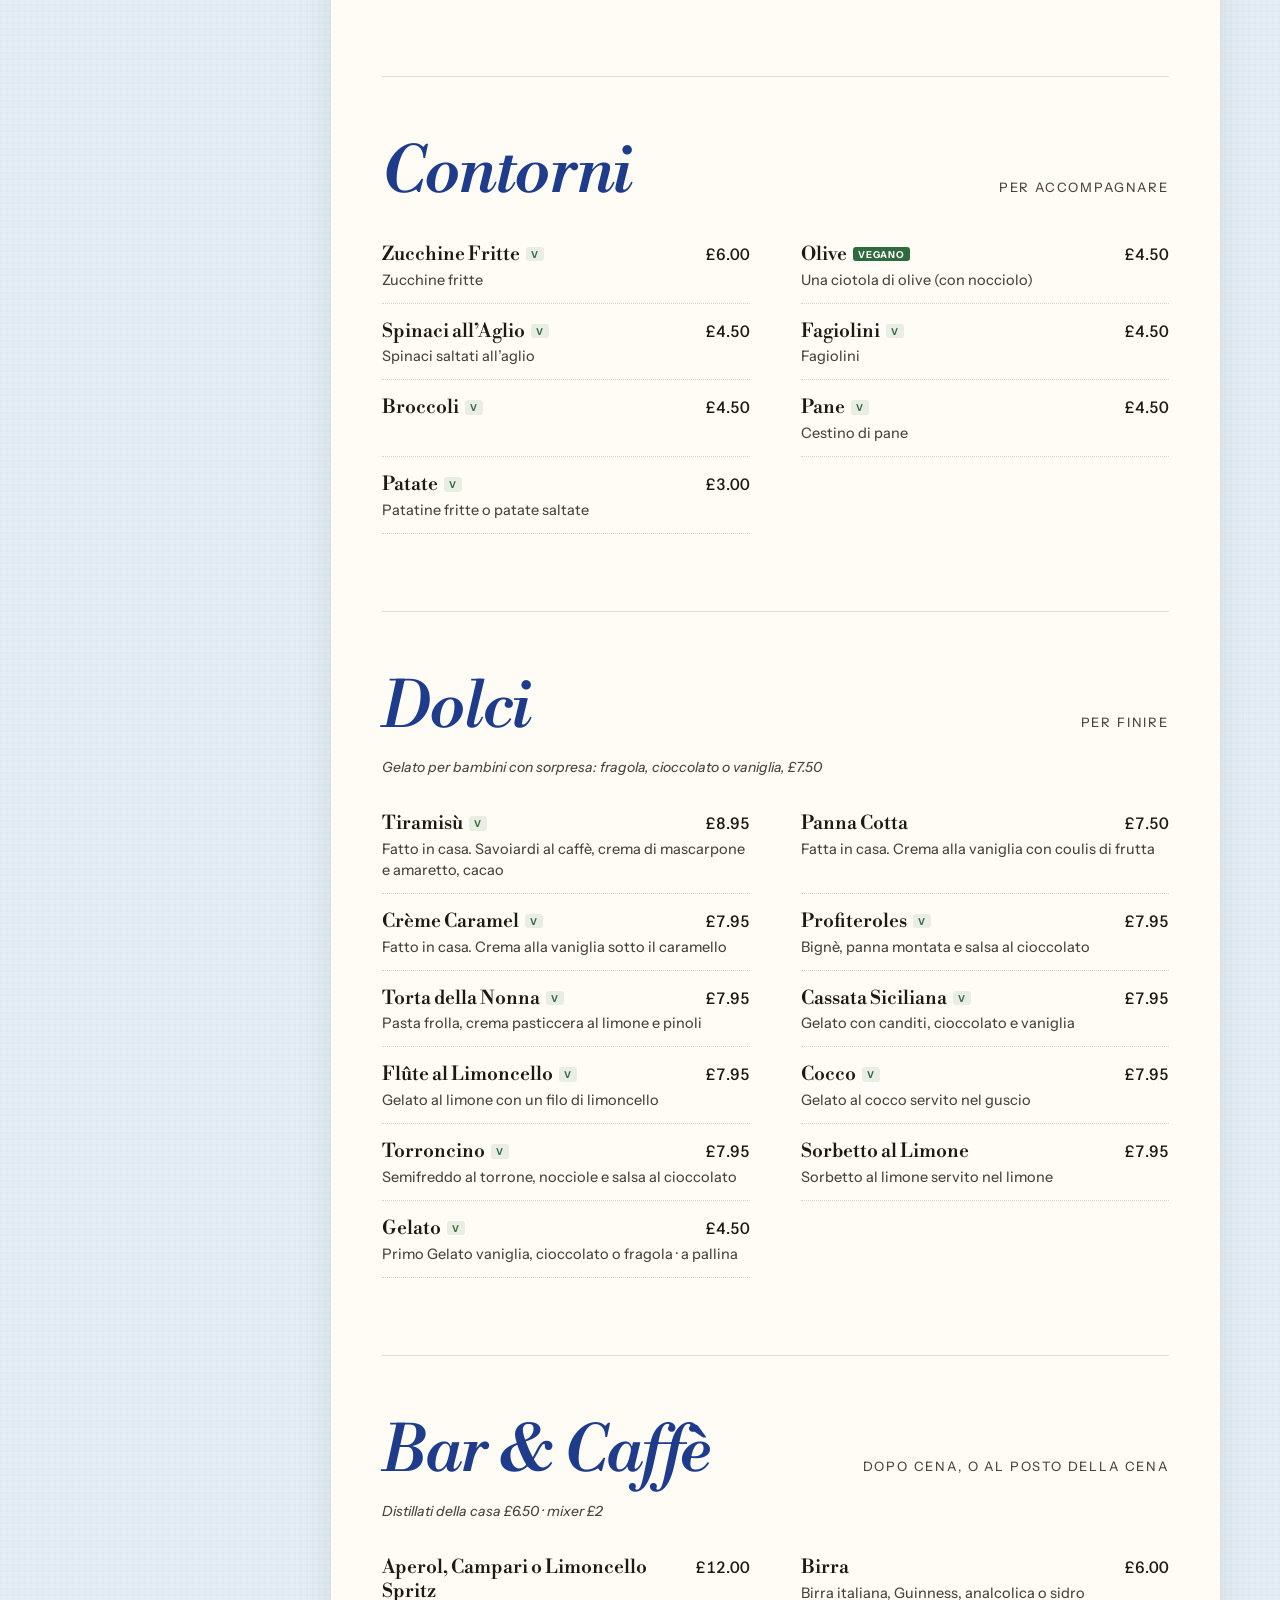
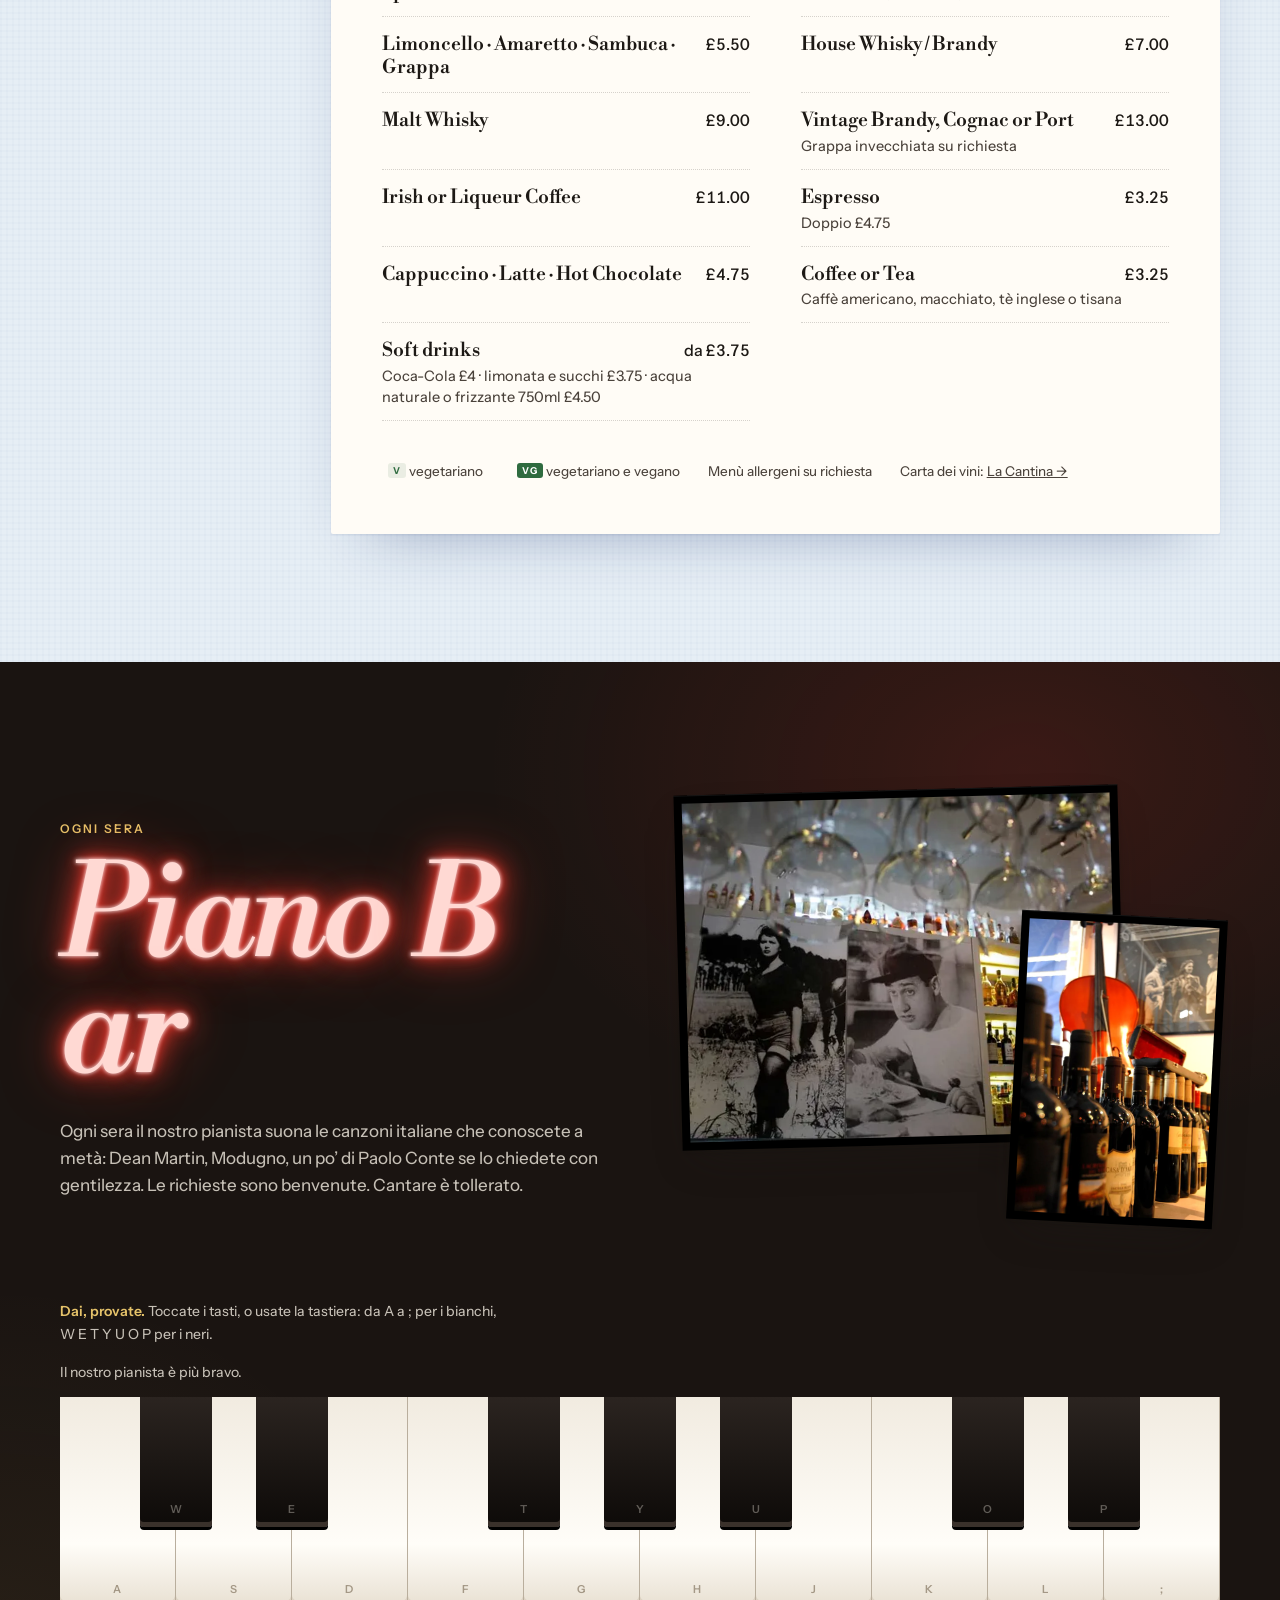
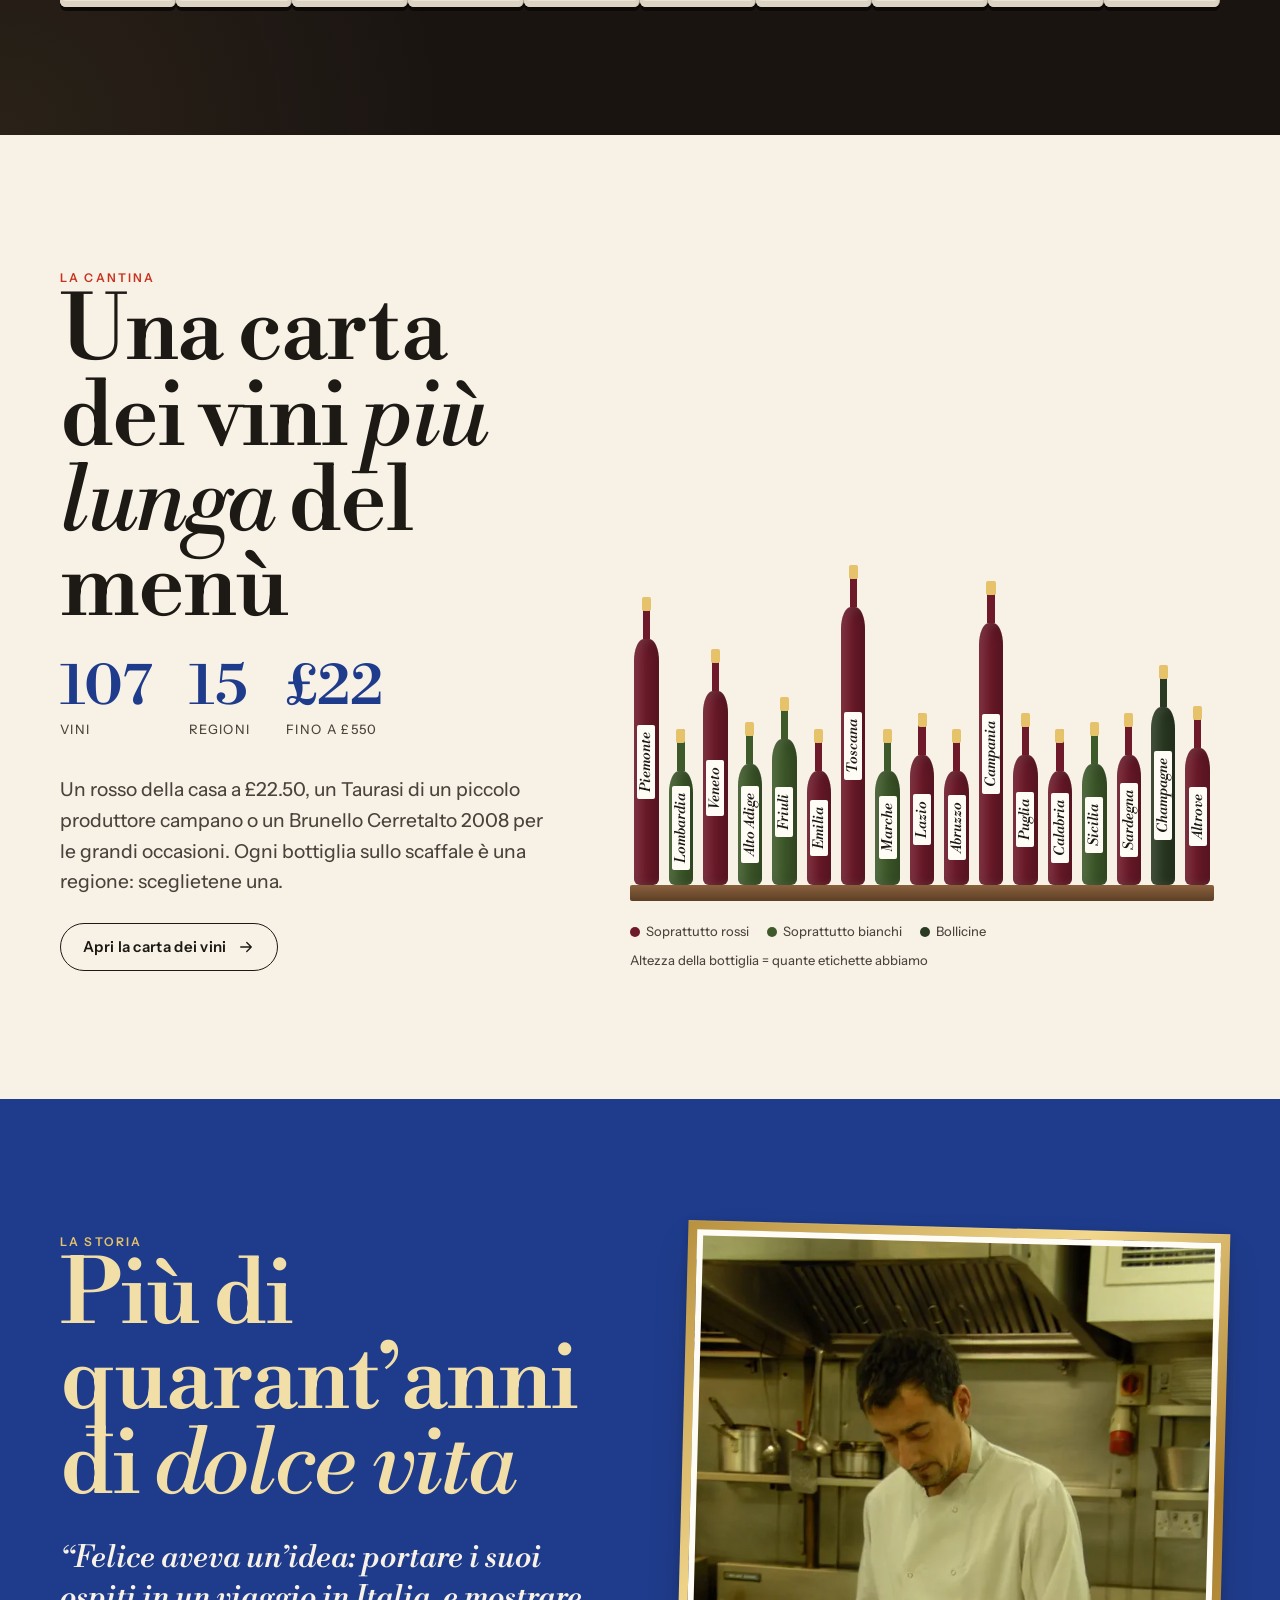
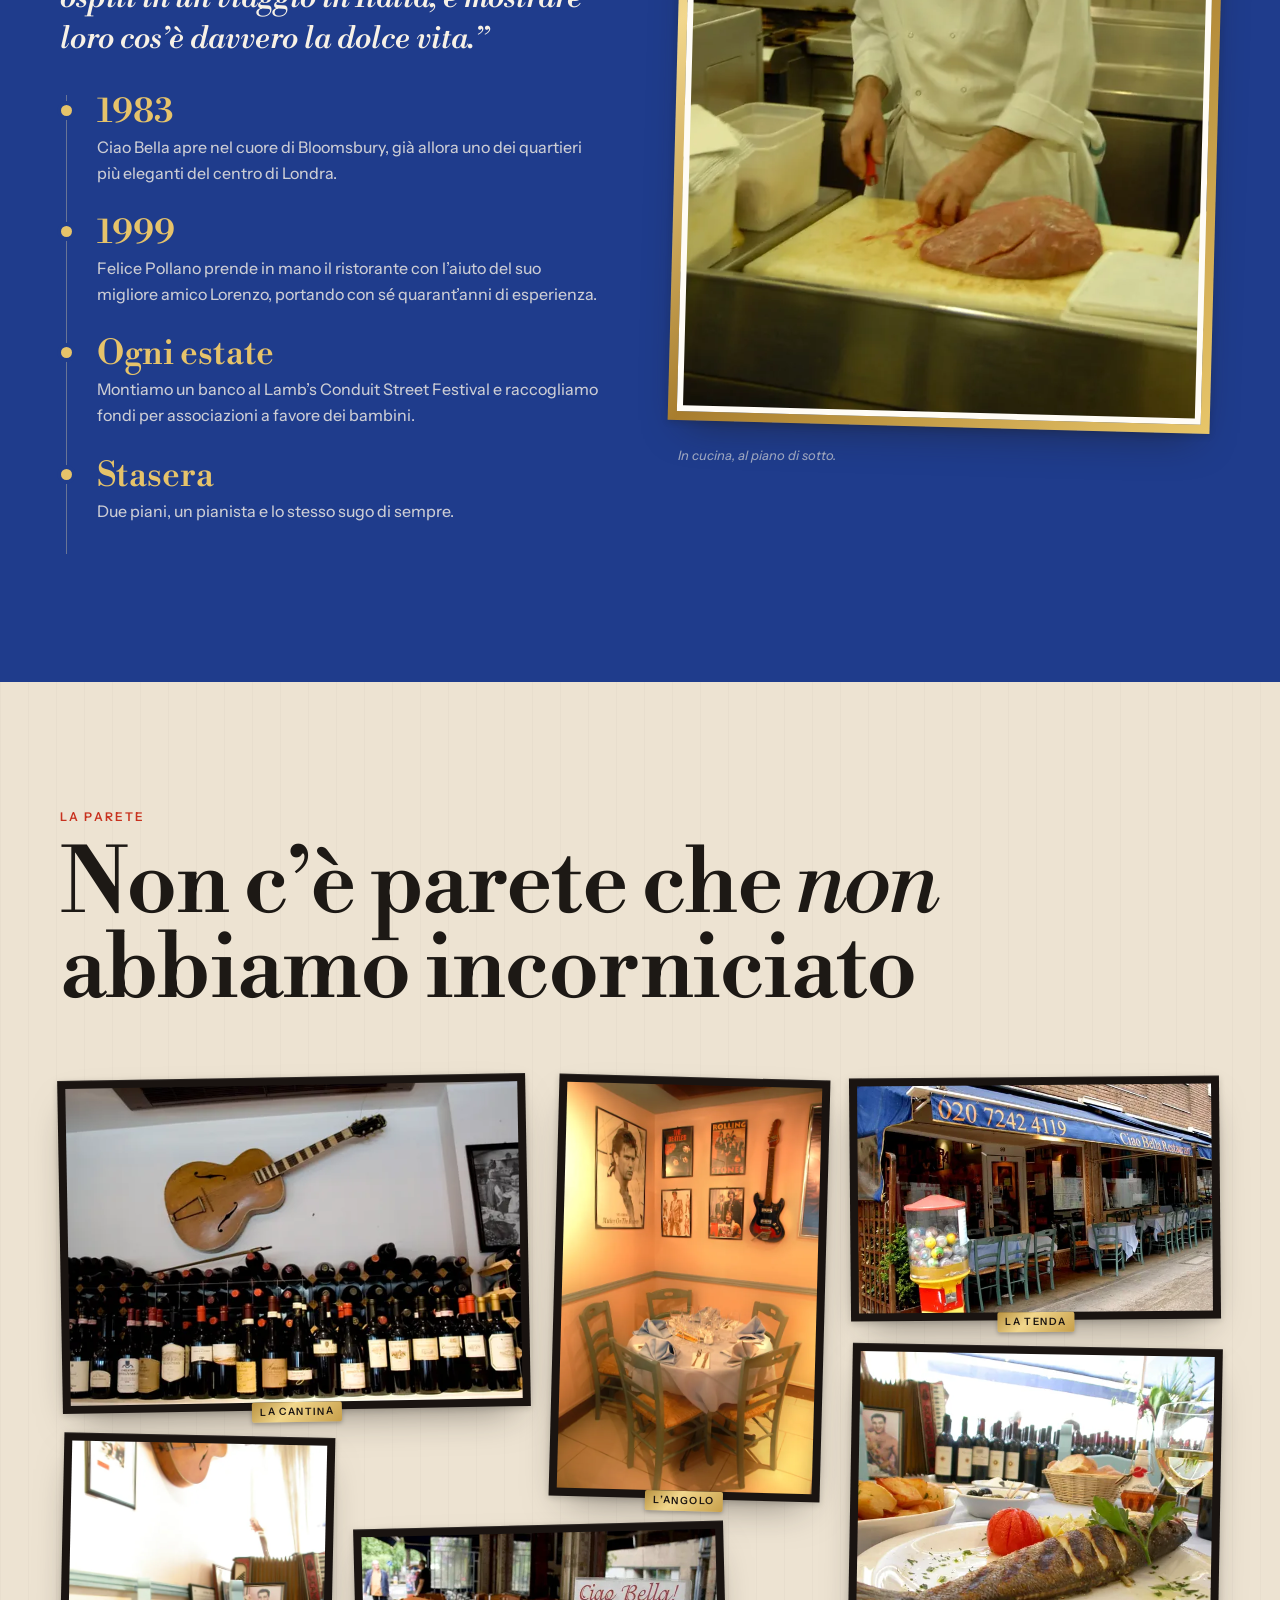
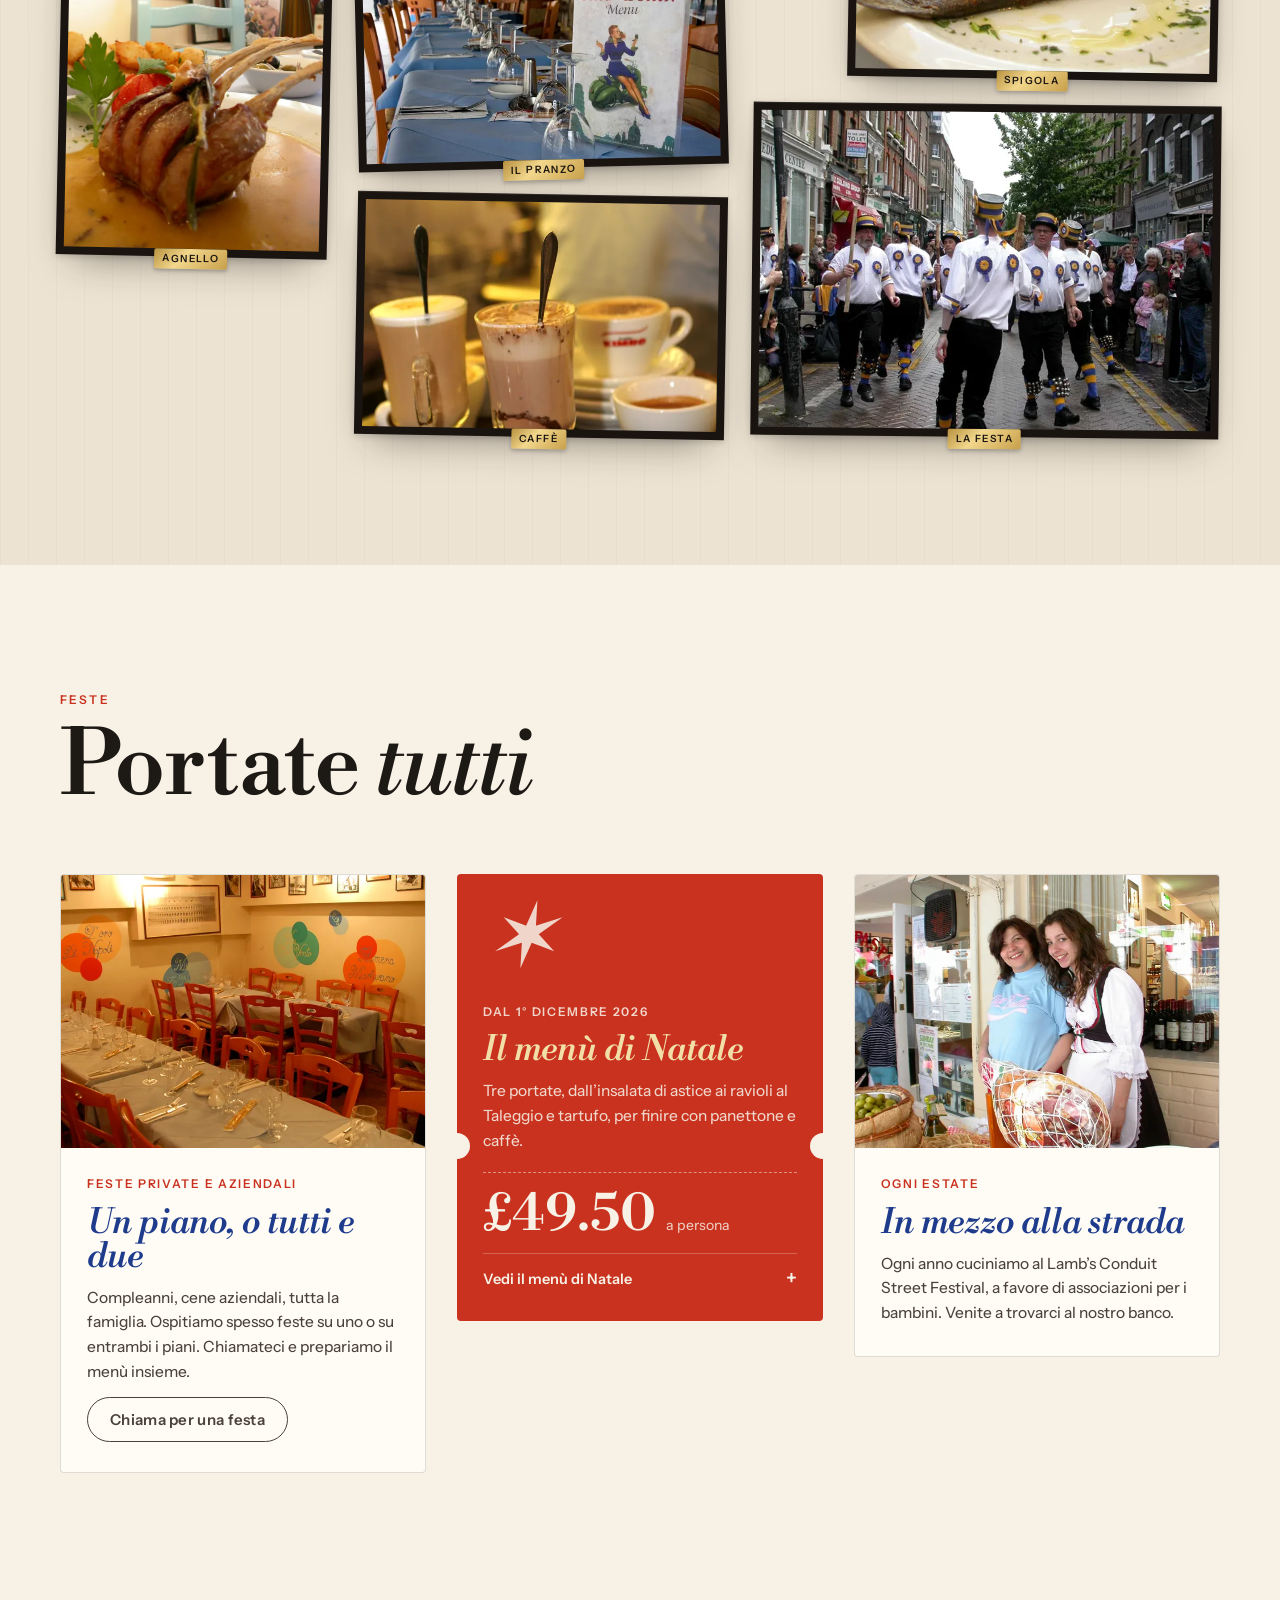
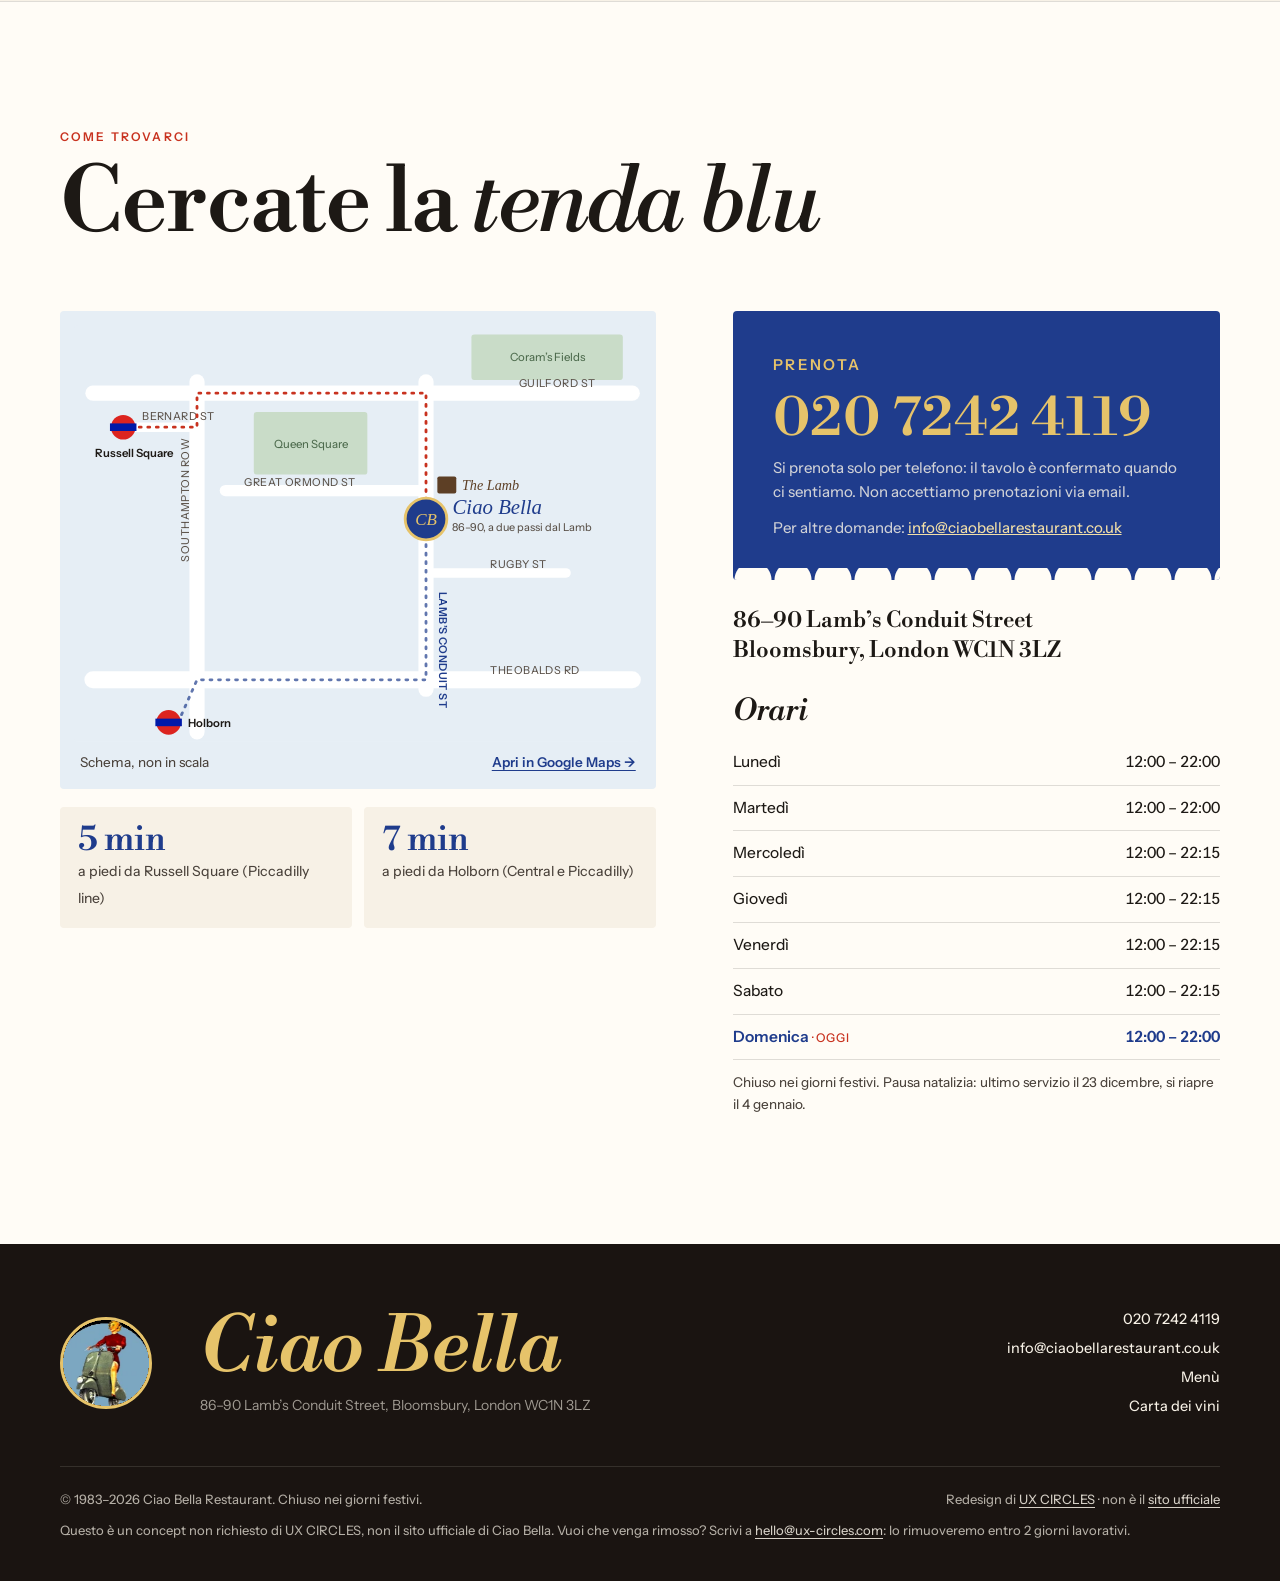
==== commit 679c524b: "Make the header phone and body text easier to read on phones Set the awning phone number in Instrume" ====
--- a/it/index.html
+++ b/it/index.html
@@ -27,7 +27,7 @@
   <link rel="preconnect" href="https://fonts.googleapis.com">
   <link rel="preconnect" href="https://fonts.gstatic.com" crossorigin>
   <link href="https://fonts.googleapis.com/css2?family=Libre+Bodoni:ital,wght@0,400..700;1,400..700&family=Instrument+Sans:wght@400..700&family=Caveat:wght@500..700&display=swap" rel="stylesheet">
-  <link rel="stylesheet" href="../styles.css?v=16">
+  <link rel="stylesheet" href="../styles.css?v=17">
 <script type="application/ld+json">
   {
     "@context": "https://schema.org",
--- a/styles.css
+++ b/styles.css
@@ -15,7 +15,7 @@
   --cream: #F7F1E6;
   --paper: #FFFCF6;
   --ink: #1D1915;
-  --ink-soft: #5B524A;
+  --ink-soft: #4A423B;
   --espresso: #1A1411;
   --line: rgba(29, 25, 21, .14);
 
@@ -39,7 +39,7 @@
   margin: 0;
   background: var(--cream);
   color: var(--ink);
-  font: 400 17px/1.6 var(--f-body);
+  font: 450 17px/1.6 var(--f-body);
   -webkit-font-smoothing: antialiased;
 }
 img { display: block; max-width: 100%; height: auto; }
@@ -131,7 +131,7 @@
 }
 .lang-switch:hover { color: var(--awning); background: var(--gold); border-color: var(--gold); }
 .awning-phone {
-  font: 500 22px/1 var(--f-display); letter-spacing: .04em; color: var(--gold);
+  font: 600 21px/1 var(--f-body); letter-spacing: .01em; font-variant-numeric: tabular-nums; color: var(--gold);
   text-decoration: none; white-space: nowrap; display: flex; align-items: center; gap: 10px;
 }
 .awning-phone small { font: 600 10px/1 var(--f-body); letter-spacing: .18em; text-transform: uppercase; color: rgba(242, 223, 168, .65); }
@@ -150,7 +150,7 @@
     background: var(--awning); padding: 18px var(--gutter) 34px;
   }
   .nav.is-open ul { flex-direction: column; gap: 4px; }
-  .nav.is-open a { display: block; font: italic 400 30px/1.4 var(--f-display); color: var(--gold-soft); }
+  .nav.is-open a { display: block; font: italic 500 30px/1.4 var(--f-display); color: var(--gold-soft); }
 }
 @media (max-width: 520px) {
   .brand-since { display: none; }
@@ -169,7 +169,7 @@
 .hero { position: relative; padding: clamp(56px, 8vw, 110px) 0 clamp(64px, 8vw, 110px); overflow: hidden; }
 .hero-grid { display: grid; grid-template-columns: minmax(0, 1.08fr) minmax(0, .92fr); gap: clamp(32px, 5vw, 72px); align-items: center; }
 .hero-title {
-  font-family: var(--f-display); font-weight: 400; letter-spacing: -.035em; line-height: .82;
+  font-family: var(--f-display); font-weight: 500; letter-spacing: -.035em; line-height: .82;
   font-size: clamp(84px, 13.5vw, 200px);
   margin: 22px 0 28px;
 }
@@ -212,7 +212,7 @@
 }
 .stamp svg { display: block; width: 100%; height: 100%; overflow: visible; }
 .stamp .ring-text { font: 600 9.5px/1 var(--f-body); letter-spacing: .22em; fill: var(--cream); }
-.stamp .dal { font: italic 400 13px/1 var(--f-display); fill: var(--cream); }
+.stamp .dal { font: italic 500 13px/1 var(--f-display); fill: var(--cream); }
 .stamp .year { font: 600 31px/1 var(--f-display); letter-spacing: -.02em; fill: var(--cream); }
 
 @media (max-width: 900px) {
@@ -312,7 +312,7 @@
 .menu-index ol { display: grid; gap: 2px; counter-reset: c; }
 .menu-index a {
   display: flex; align-items: baseline; gap: 10px; padding: 6px 0;
-  font: italic 400 24px/1.1 var(--f-display); color: var(--ink-soft); text-decoration: none;
+  font: italic 500 24px/1.1 var(--f-display); color: var(--ink-soft); text-decoration: none;
   transition: color .2s, transform .2s;
 }
 .menu-index a::before { counter-increment: c; content: counter(c, upper-roman); font: 600 10px/1 var(--f-body); letter-spacing: .1em; width: 22px; color: var(--awning); opacity: .6; }
@@ -334,7 +334,7 @@
 }
 .course + .course { margin-top: clamp(48px, 6vw, 80px); padding-top: clamp(40px, 5vw, 64px); border-top: 1px solid var(--line); }
 .course-head { display: flex; align-items: baseline; justify-content: space-between; gap: 8px 24px; flex-wrap: wrap; margin-bottom: 26px; }
-.course-head h3 { font: italic 400 clamp(40px, 5vw, 64px)/1 var(--f-display); letter-spacing: -.02em; color: var(--awning); }
+.course-head h3 { font: italic 500 clamp(40px, 5vw, 64px)/1 var(--f-display); letter-spacing: -.02em; color: var(--awning); }
 .course-head p { font-size: 13px; letter-spacing: .14em; text-transform: uppercase; color: var(--ink-soft); }
 .course-note { font-size: 14px; color: var(--ink-soft); margin: -10px 0 22px; font-style: italic; }
 .dishes { display: grid; grid-template-columns: repeat(2, minmax(0, 1fr)); gap: 4px clamp(28px, 4vw, 56px); }
@@ -472,7 +472,7 @@
 .story .kicker { color: var(--gold); }
 .story-grid { display: grid; grid-template-columns: minmax(0, 1fr) minmax(0, 1fr); gap: clamp(36px, 6vw, 90px); align-items: start; }
 .story .h-display { color: var(--gold-soft); }
-.story-quote { font: italic 400 clamp(22px, 2.4vw, 30px)/1.35 var(--f-display); color: var(--cream); margin: 28px 0 36px; max-width: 22em; }
+.story-quote { font: italic 500 clamp(22px, 2.4vw, 30px)/1.35 var(--f-display); color: var(--cream); margin: 28px 0 36px; max-width: 22em; }
 .timeline { display: grid; gap: 0; border-left: 1px solid rgba(242,223,168,.35); margin-left: 6px; }
 .timeline li { position: relative; padding: 0 0 30px 30px; }
 .timeline li::before { content: ""; position: absolute; left: -6px; top: 10px; width: 11px; height: 11px; border-radius: 50%; background: var(--gold); box-shadow: 0 0 0 4px var(--awning); }
@@ -525,7 +525,7 @@
 .occasion { background: var(--paper); border: 1px solid var(--line); border-radius: var(--radius); overflow: hidden; display: flex; flex-direction: column; }
 .occasion img { aspect-ratio: 4/3; object-fit: cover; width: 100%; }
 .occasion-body { padding: 26px 26px 30px; display: grid; gap: 12px; }
-.occasion h3 { font: italic 400 34px/1 var(--f-display); color: var(--awning); }
+.occasion h3 { font: italic 500 34px/1 var(--f-display); color: var(--awning); }
 .occasion p { color: var(--ink-soft); font-size: 15.5px; }
 .occasion .meta { font-size: 12px; letter-spacing: .14em; text-transform: uppercase; color: var(--tomato); font-weight: 600; }
 /* Christmas: a ticket rather than a card */
@@ -538,7 +538,7 @@
 .occasion.ticket::before, .occasion.ticket::after { content: ""; position: absolute; width: 26px; height: 26px; border-radius: 50%; background: var(--cream); top: 58%; }
 .occasion.ticket::before { left: -13px; } .occasion.ticket::after { right: -13px; }
 .ticket-top { padding: 30px 26px 0; }
-.ticket-top .xmas-star { font: italic 400 90px/.8 var(--f-display); color: var(--gold-soft); }
+.ticket-top .xmas-star { font: italic 500 90px/.8 var(--f-display); color: var(--gold-soft); }
 .occasion details { border-top: 1px solid rgba(247,241,230,.25); padding-top: 14px; }
 .occasion summary { cursor: pointer; font-weight: 600; font-size: 14.5px; list-style: none; display: flex; justify-content: space-between; }
 .occasion summary::-webkit-details-marker { display: none; }
@@ -574,7 +574,7 @@
 .book-card p { color: rgba(247,241,230,.82); font-size: 15px; }
 .book-card .email { color: var(--gold-soft); }
 .hours { margin-top: 30px; }
-.hours h3 { font: italic 400 30px/1 var(--f-display); margin-bottom: 14px; }
+.hours h3 { font: italic 500 30px/1 var(--f-display); margin-bottom: 14px; }
 .hours table { width: 100%; border-collapse: collapse; font-size: 15.5px; }
 .hours td { padding: 10px 0; border-bottom: 1px solid var(--line); }
 .hours td:last-child { text-align: right; font-variant-numeric: tabular-nums; }
@@ -582,7 +582,7 @@
 .hours tr.is-today td:first-child::after { content: " · today"; font-weight: 500; font-size: 12px; letter-spacing: .08em; text-transform: uppercase; color: var(--tomato); }
 .hours tr.is-today td:first-child:lang(it)::after { content: " · oggi"; }
 .hours .hours-note { margin-top: 12px; font-size: 13.5px; color: var(--ink-soft); }
-.address { font-style: normal; margin-top: 26px; font: 400 22px/1.35 var(--f-display); }
+.address { font-style: normal; margin-top: 26px; font: 500 22px/1.35 var(--f-display); }
 @media (max-width: 900px) { .visit-grid { grid-template-columns: 1fr; } }
 
 /* ---------- Footer ---------- */
@@ -590,7 +590,7 @@
 .footer-grid { display: grid; grid-template-columns: auto 1fr auto; gap: 32px 48px; align-items: center; }
 .badge { width: 92px; height: 92px; border-radius: 50%; overflow: hidden; border: 3px solid var(--gold); }
 .badge img { width: 100%; height: 100%; object-fit: cover; object-position: 50% 45%; transform: scale(1.35); }
-.footer-word { font: italic 400 clamp(44px, 6vw, 80px)/1 var(--f-display); color: var(--gold); }
+.footer-word { font: italic 500 clamp(44px, 6vw, 80px)/1 var(--f-display); color: var(--gold); }
 .footer-word small { display: block; font: 400 14px/1.5 var(--f-body); color: rgba(247,241,230,.6); margin-top: 8px; }
 .footer-links { display: grid; gap: 6px; text-align: right; }
 .footer-links a { color: var(--cream); text-decoration: none; }
@@ -674,7 +674,7 @@
 .regions { display: grid; gap: clamp(48px, 6vw, 80px); padding: clamp(48px, 6vw, 80px) 0 clamp(80px, 10vw, 140px); }
 .region[hidden] { display: none; }
 .region-head { display: flex; align-items: baseline; gap: 16px; border-bottom: 2px solid var(--ink); padding-bottom: 12px; margin-bottom: 8px; scroll-margin-top: 170px; }
-.region-head h2 { font: italic 400 clamp(36px, 4.6vw, 60px)/1 var(--f-display); letter-spacing: -.02em; }
+.region-head h2 { font: italic 500 clamp(36px, 4.6vw, 60px)/1 var(--f-display); letter-spacing: -.02em; }
 .region-head span { font-size: 13px; color: var(--ink-soft); letter-spacing: .1em; text-transform: uppercase; }
 .wines { display: grid; grid-template-columns: repeat(2, minmax(0, 1fr)); gap: 0 clamp(28px, 4vw, 56px); }
 .wine { display: grid; grid-template-columns: 12px 1fr auto; gap: 2px 14px; padding: 14px 0; border-bottom: 1px solid var(--line); align-items: baseline; }
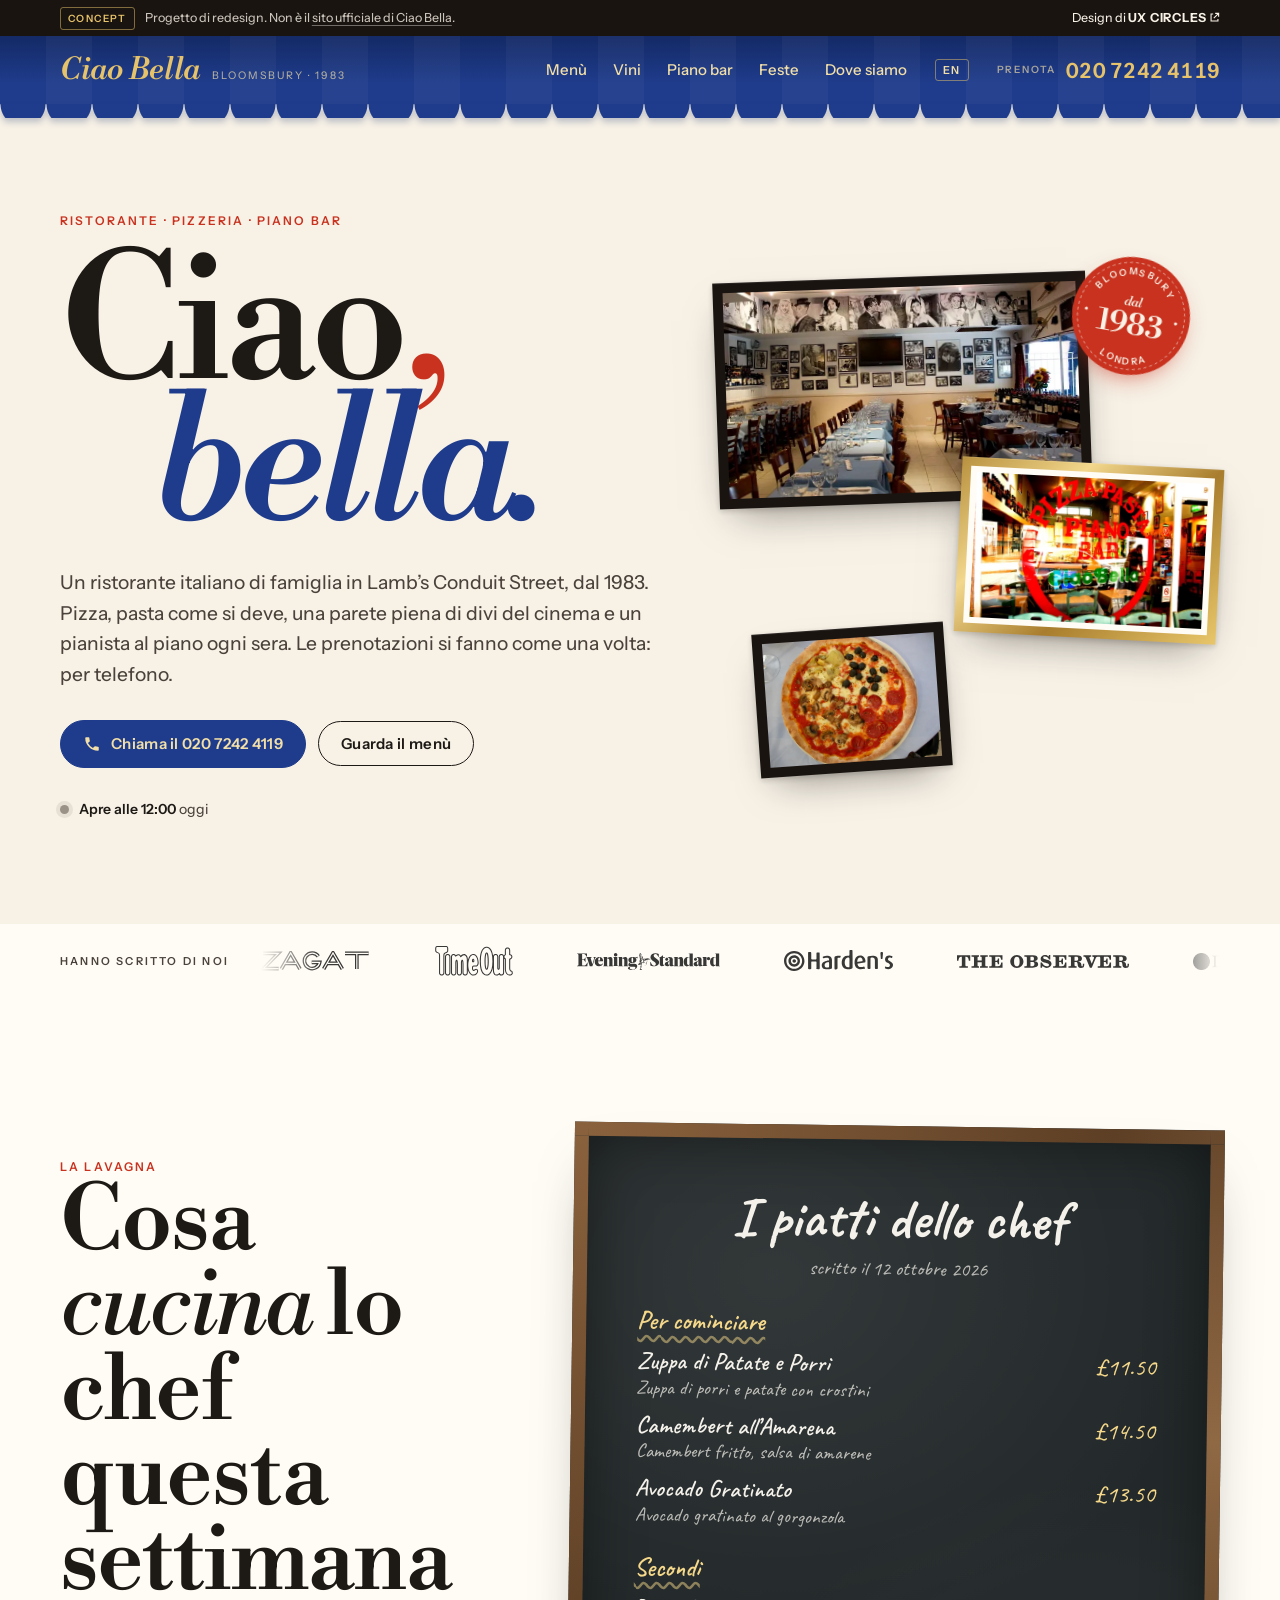
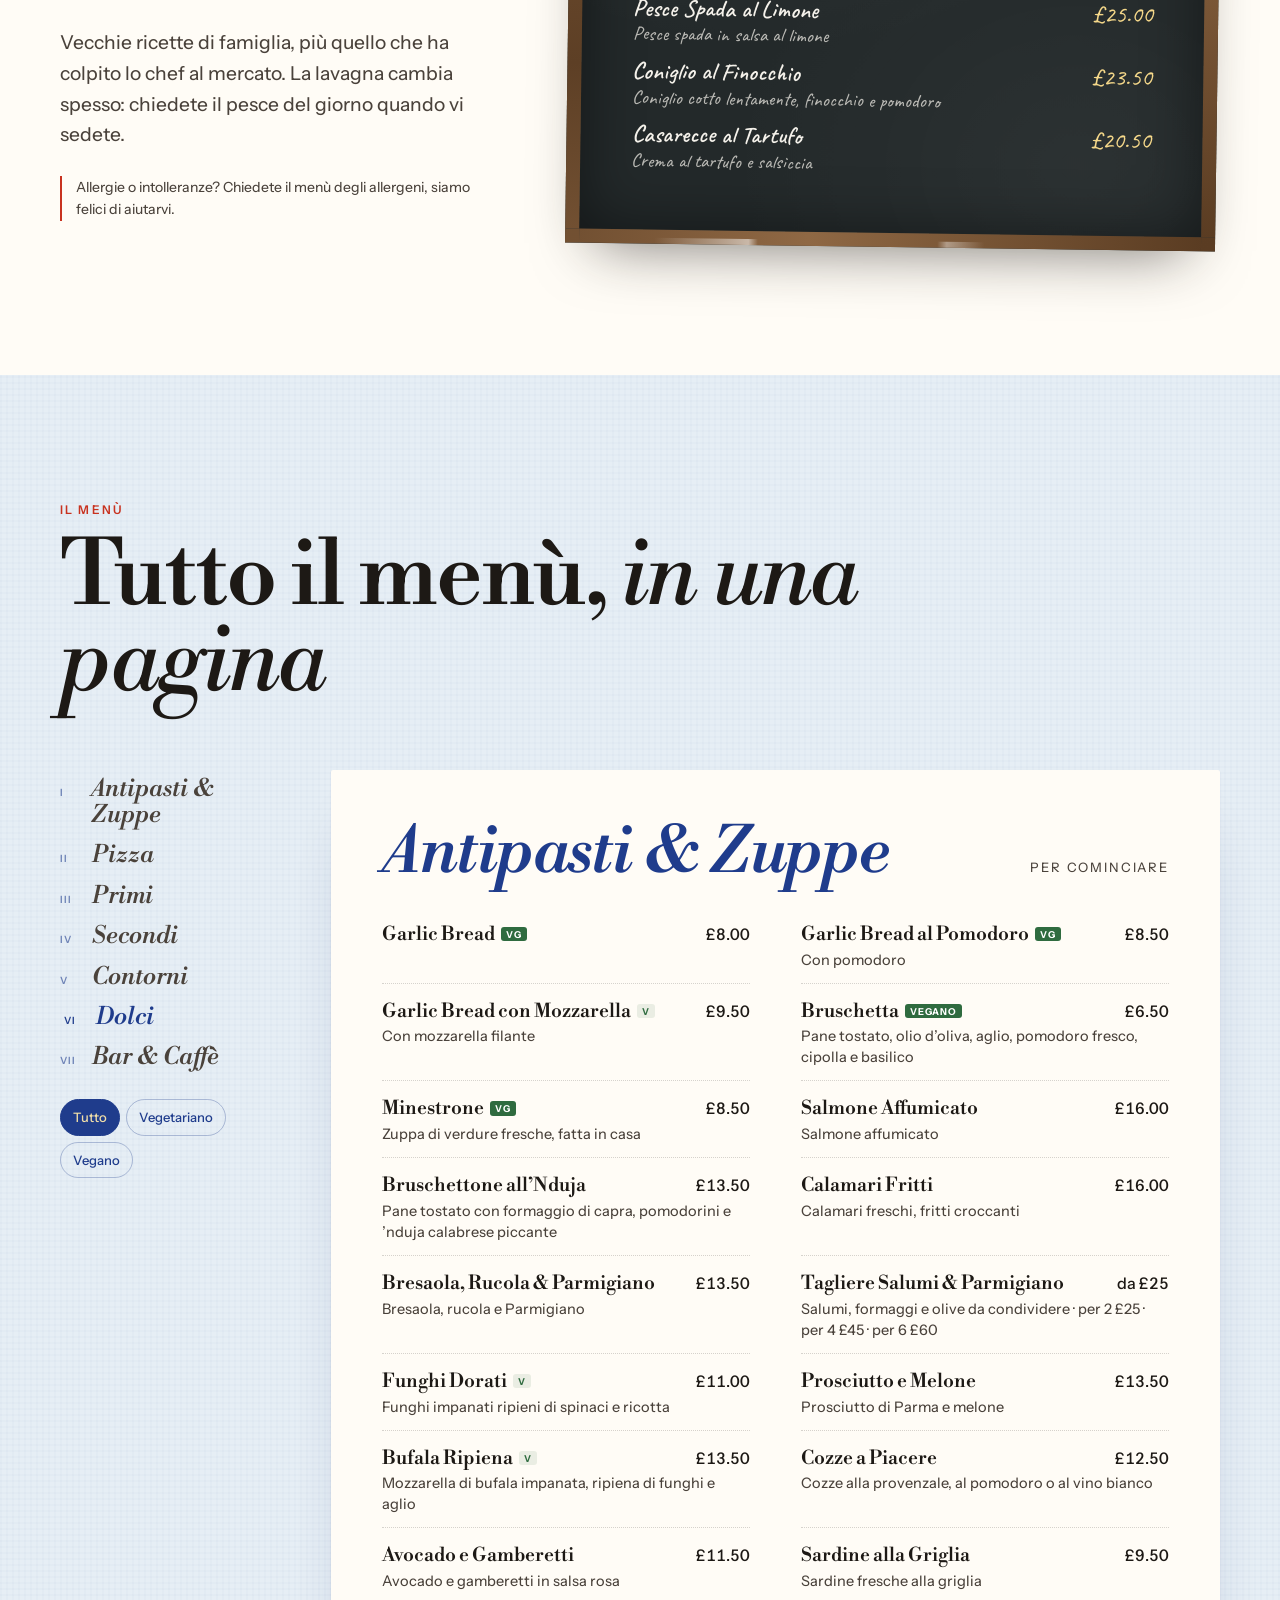
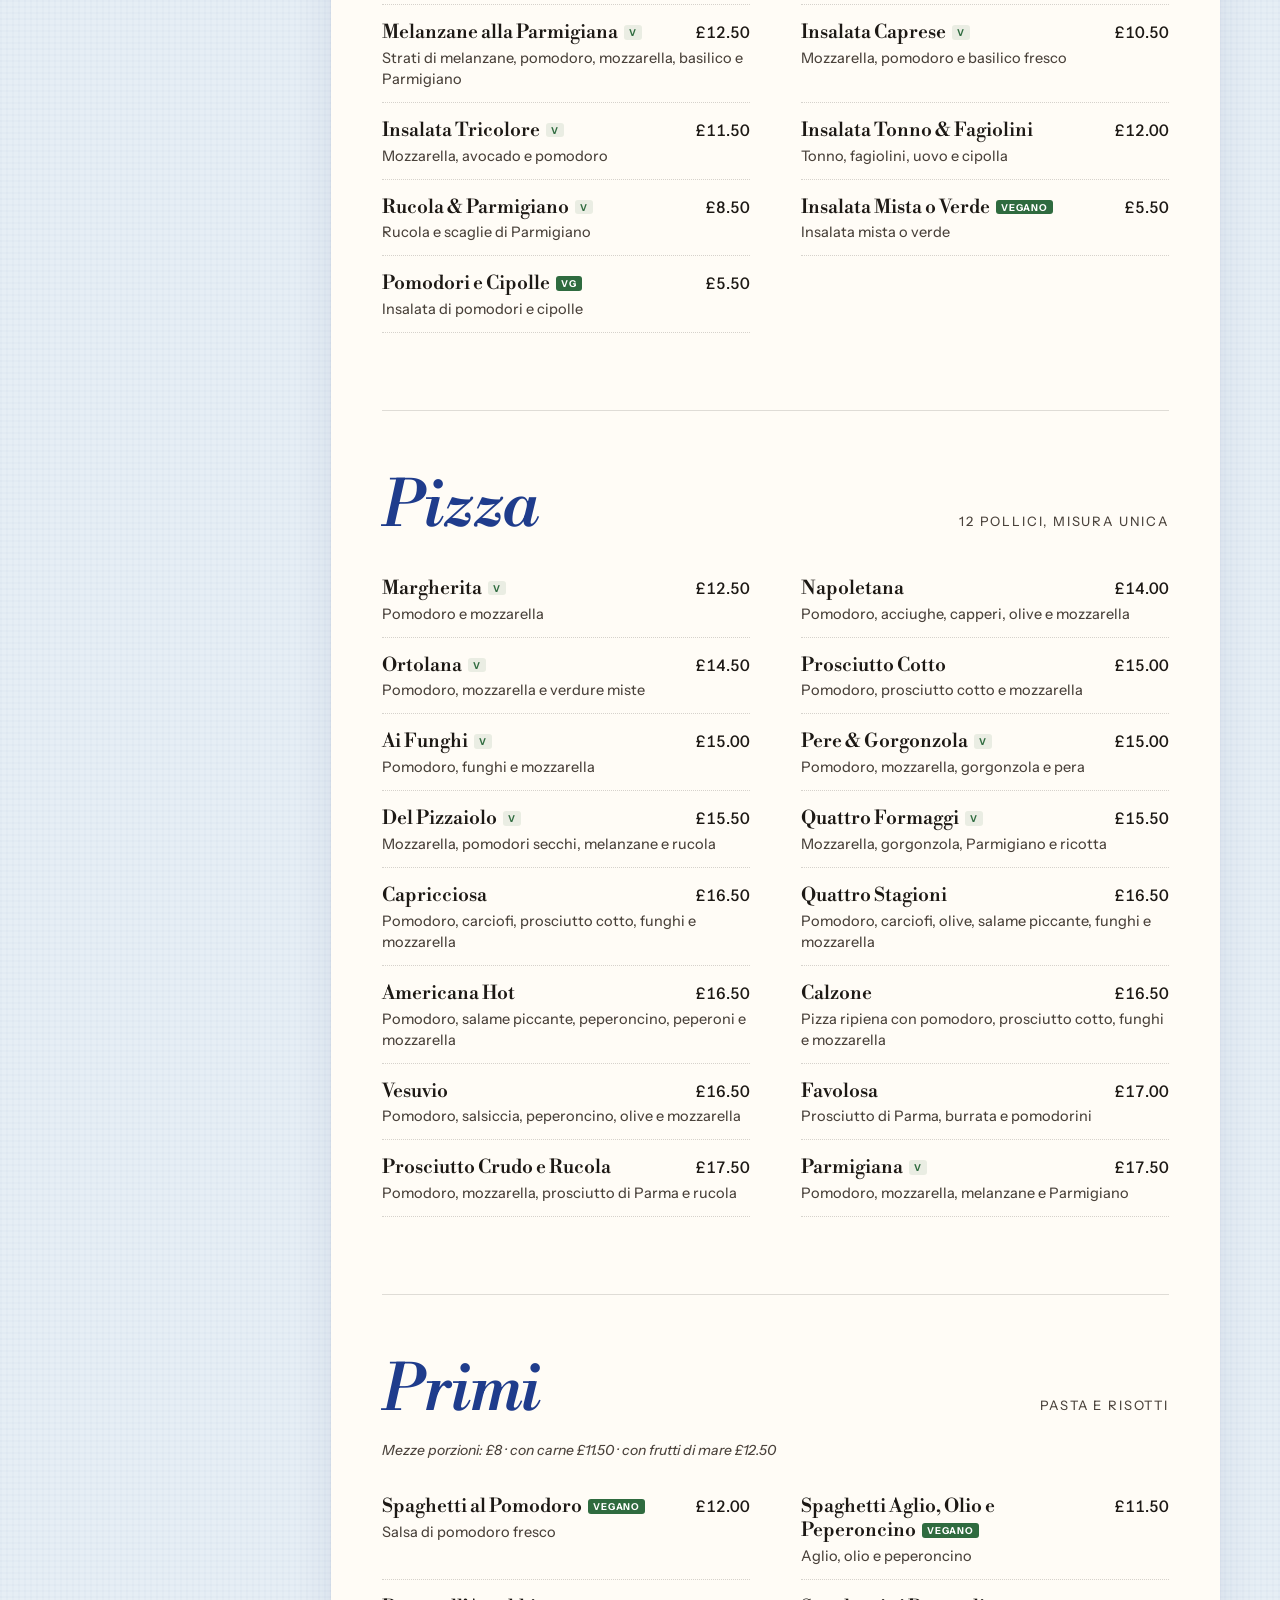
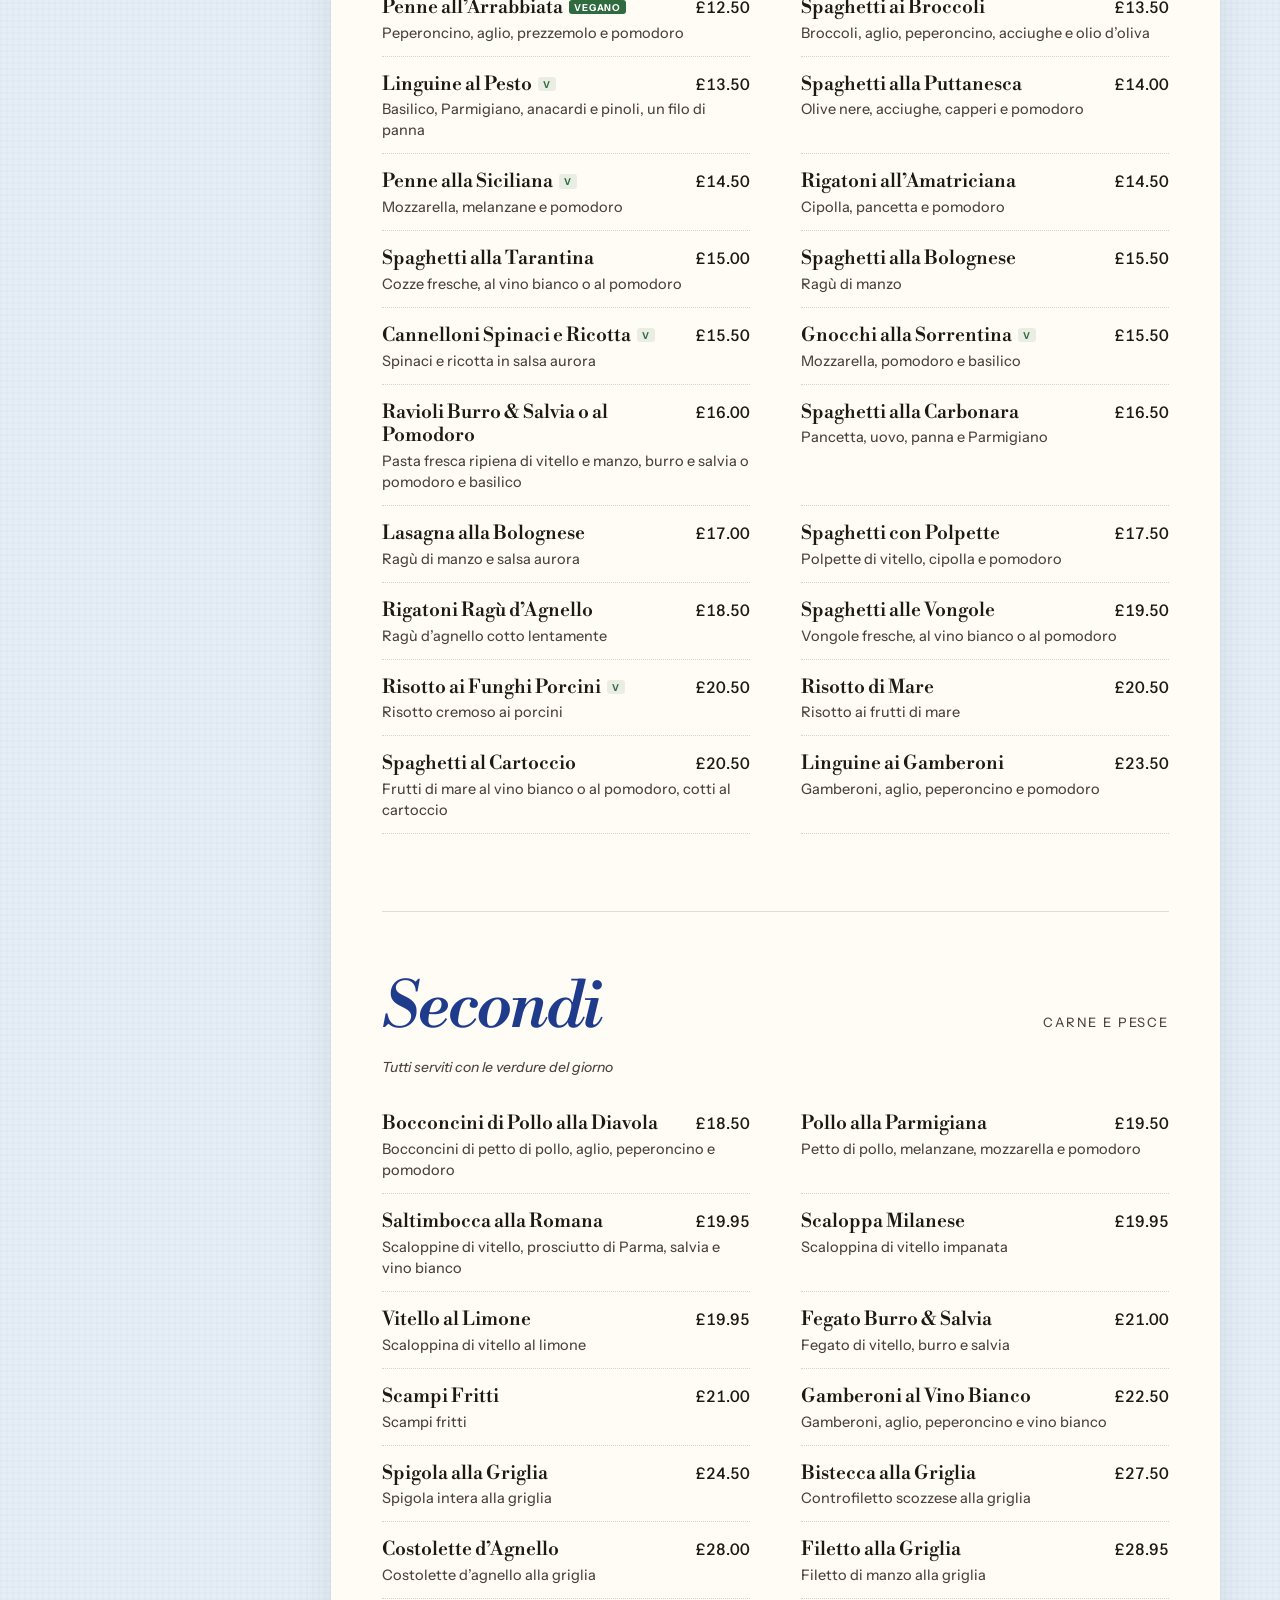
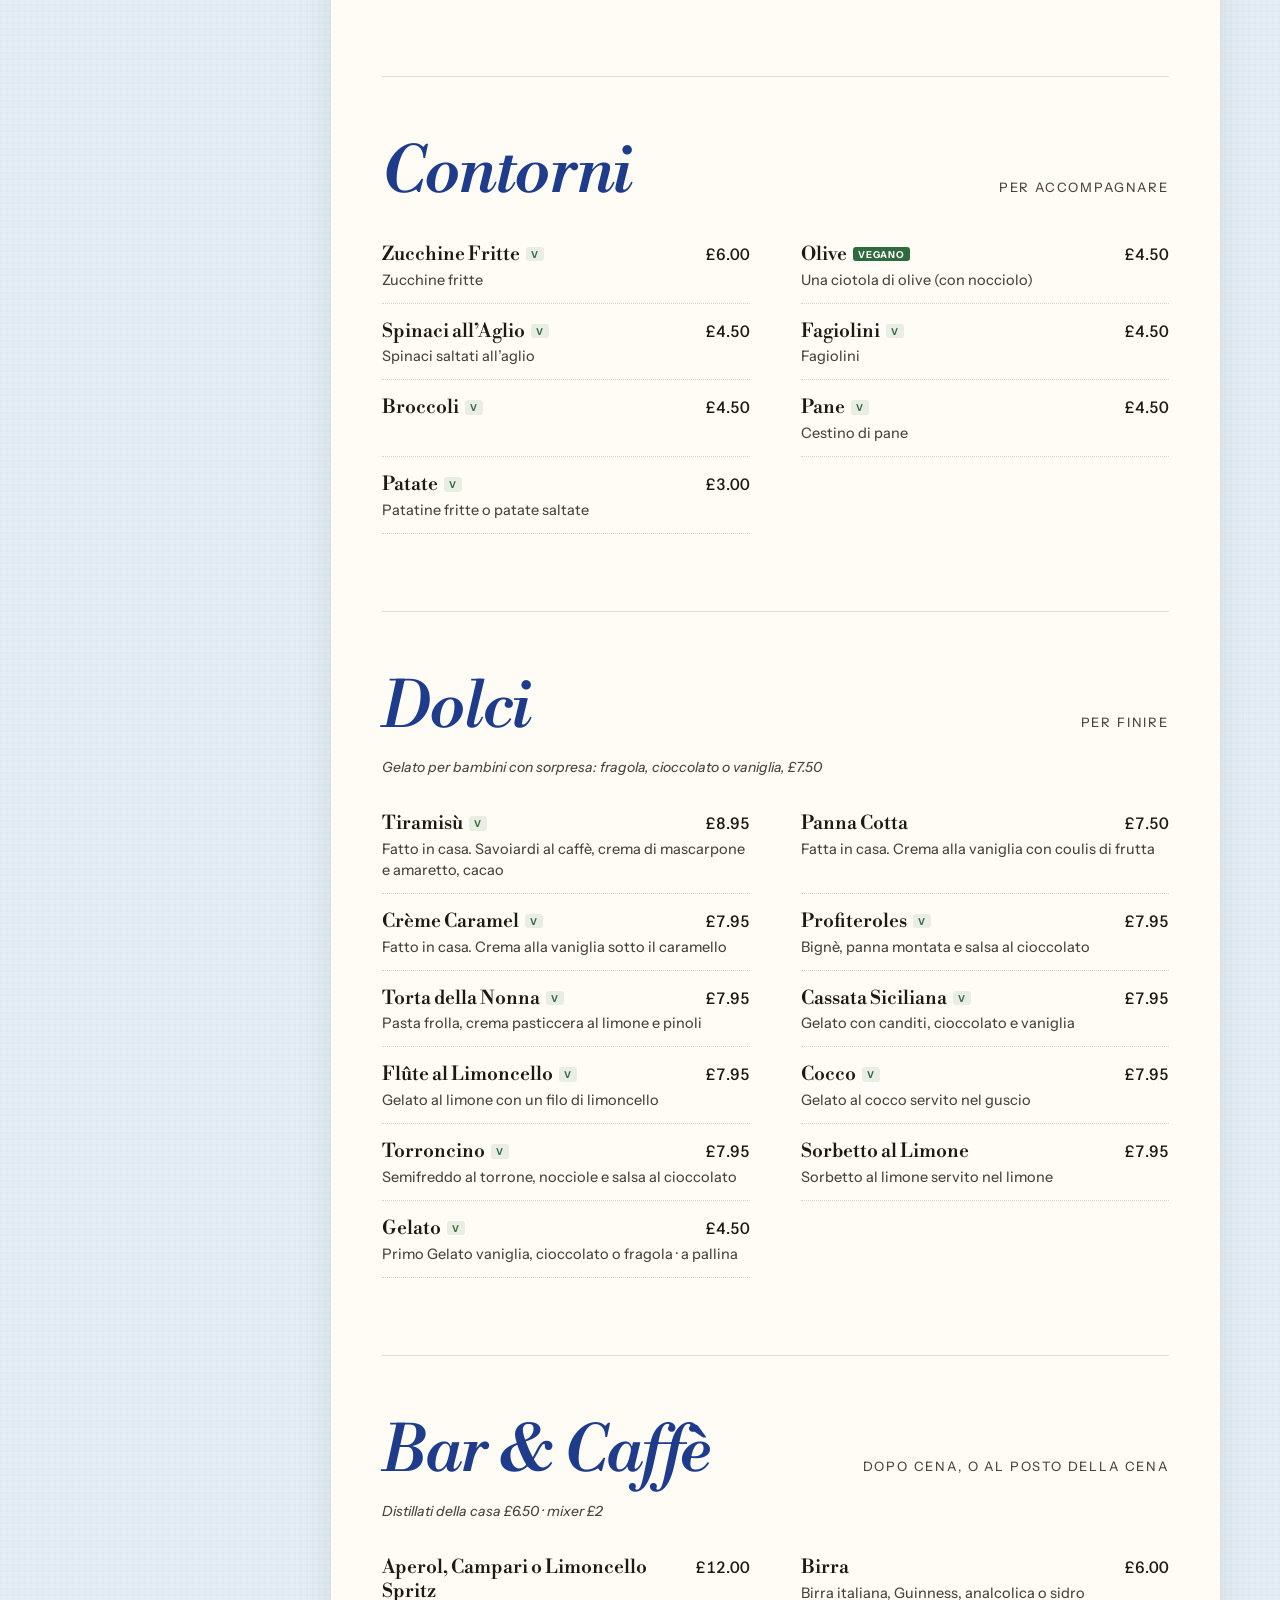
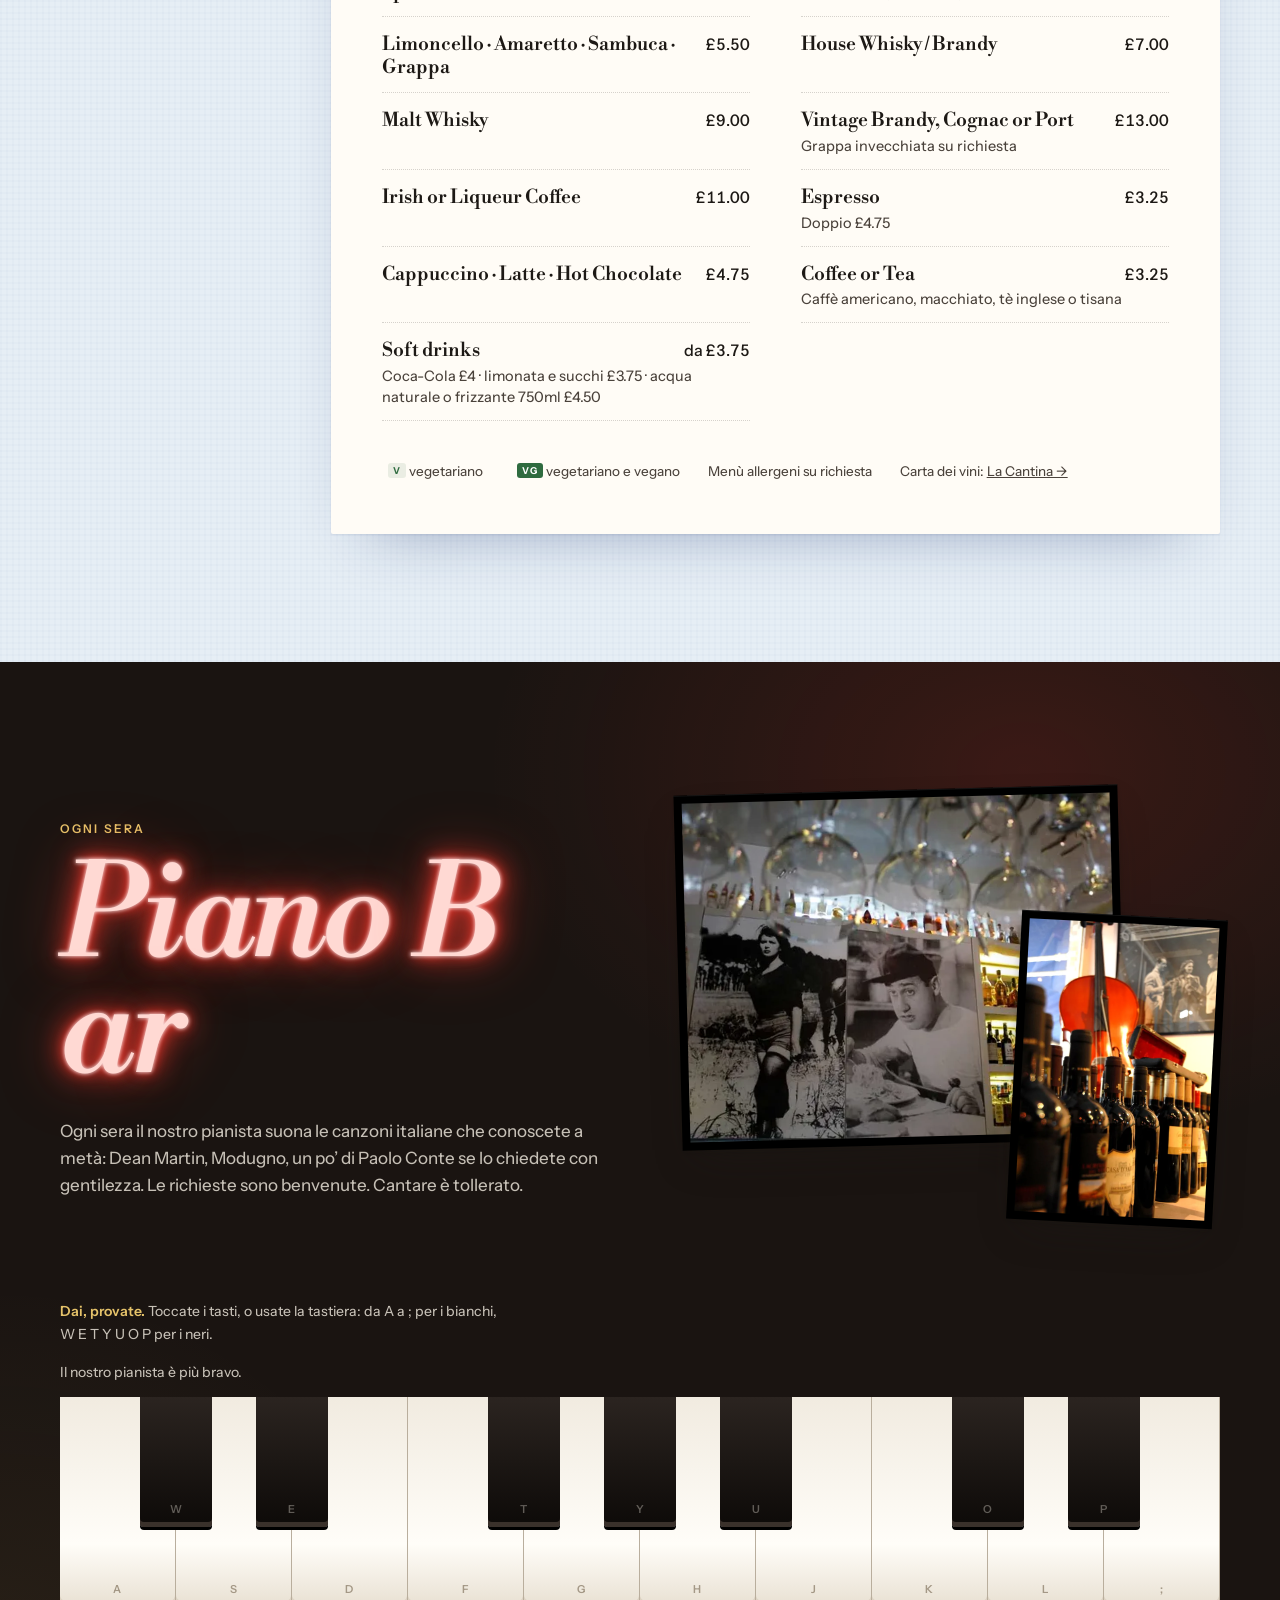
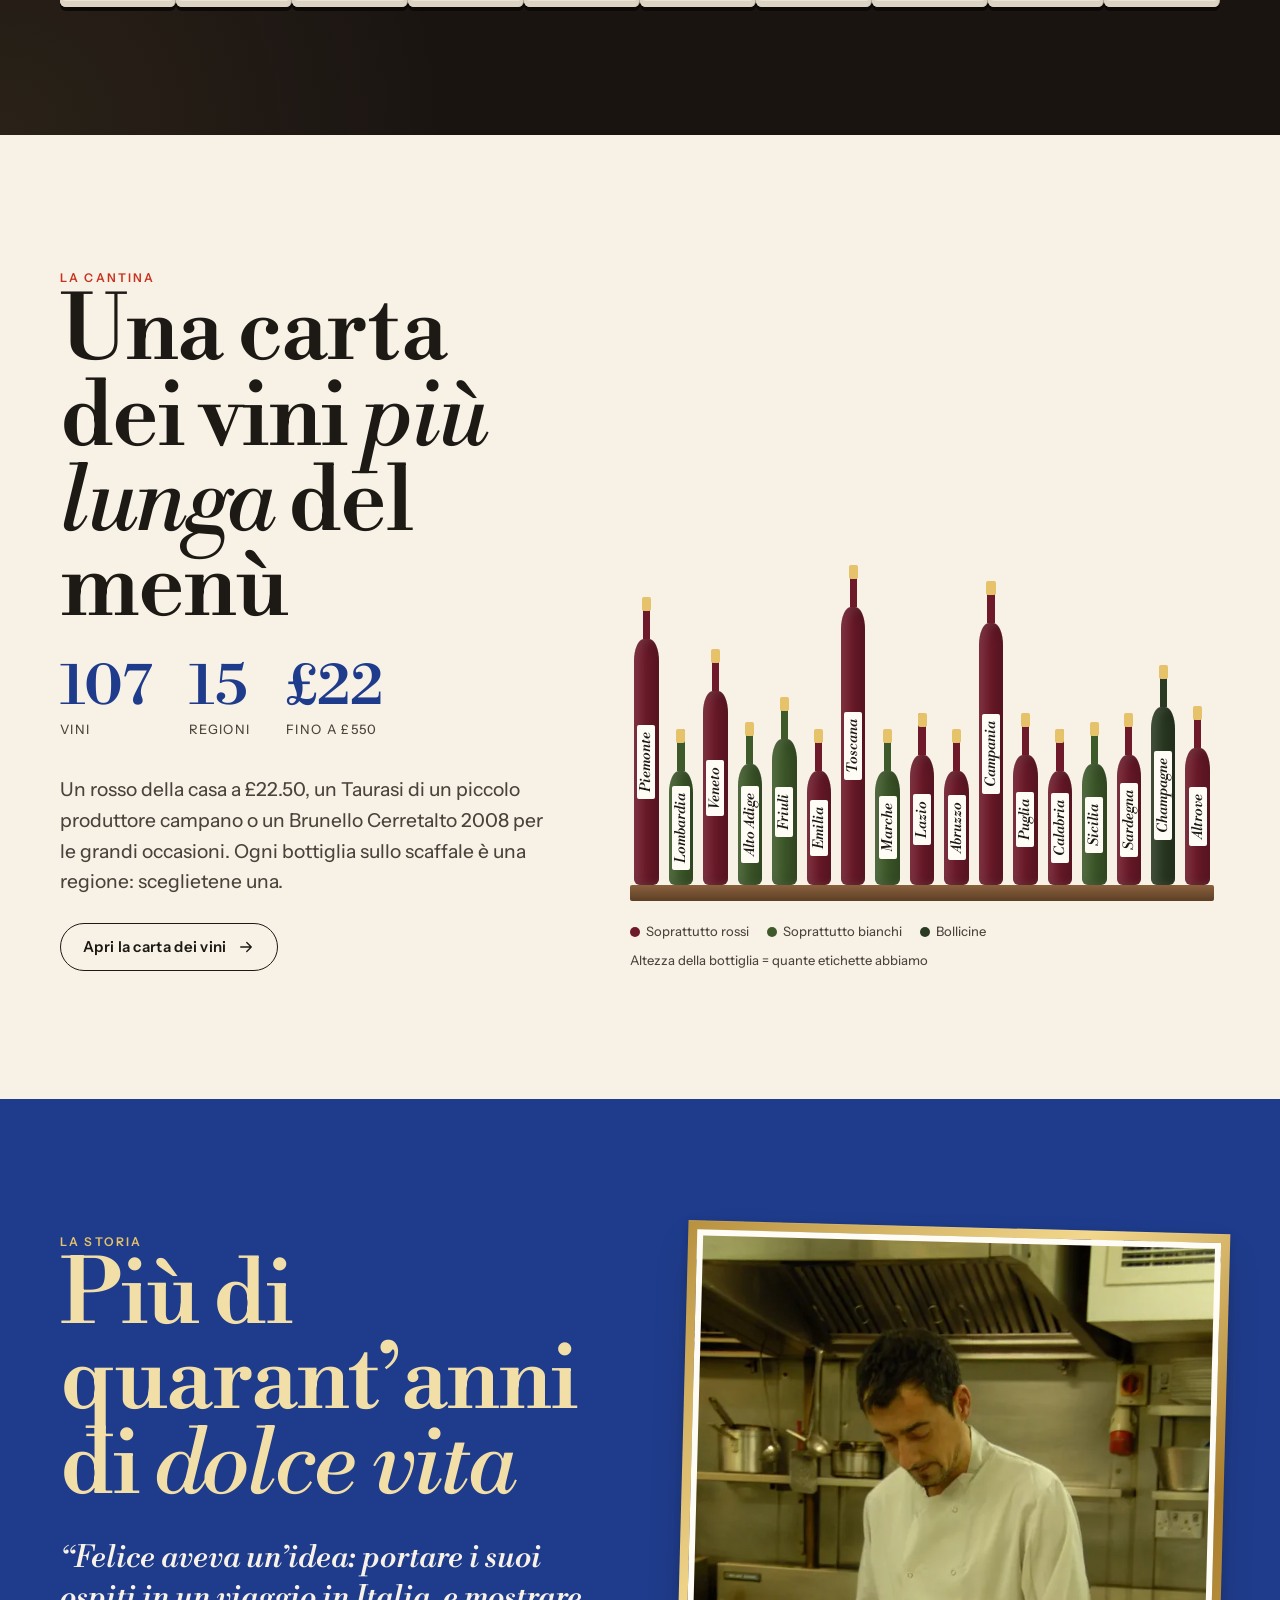
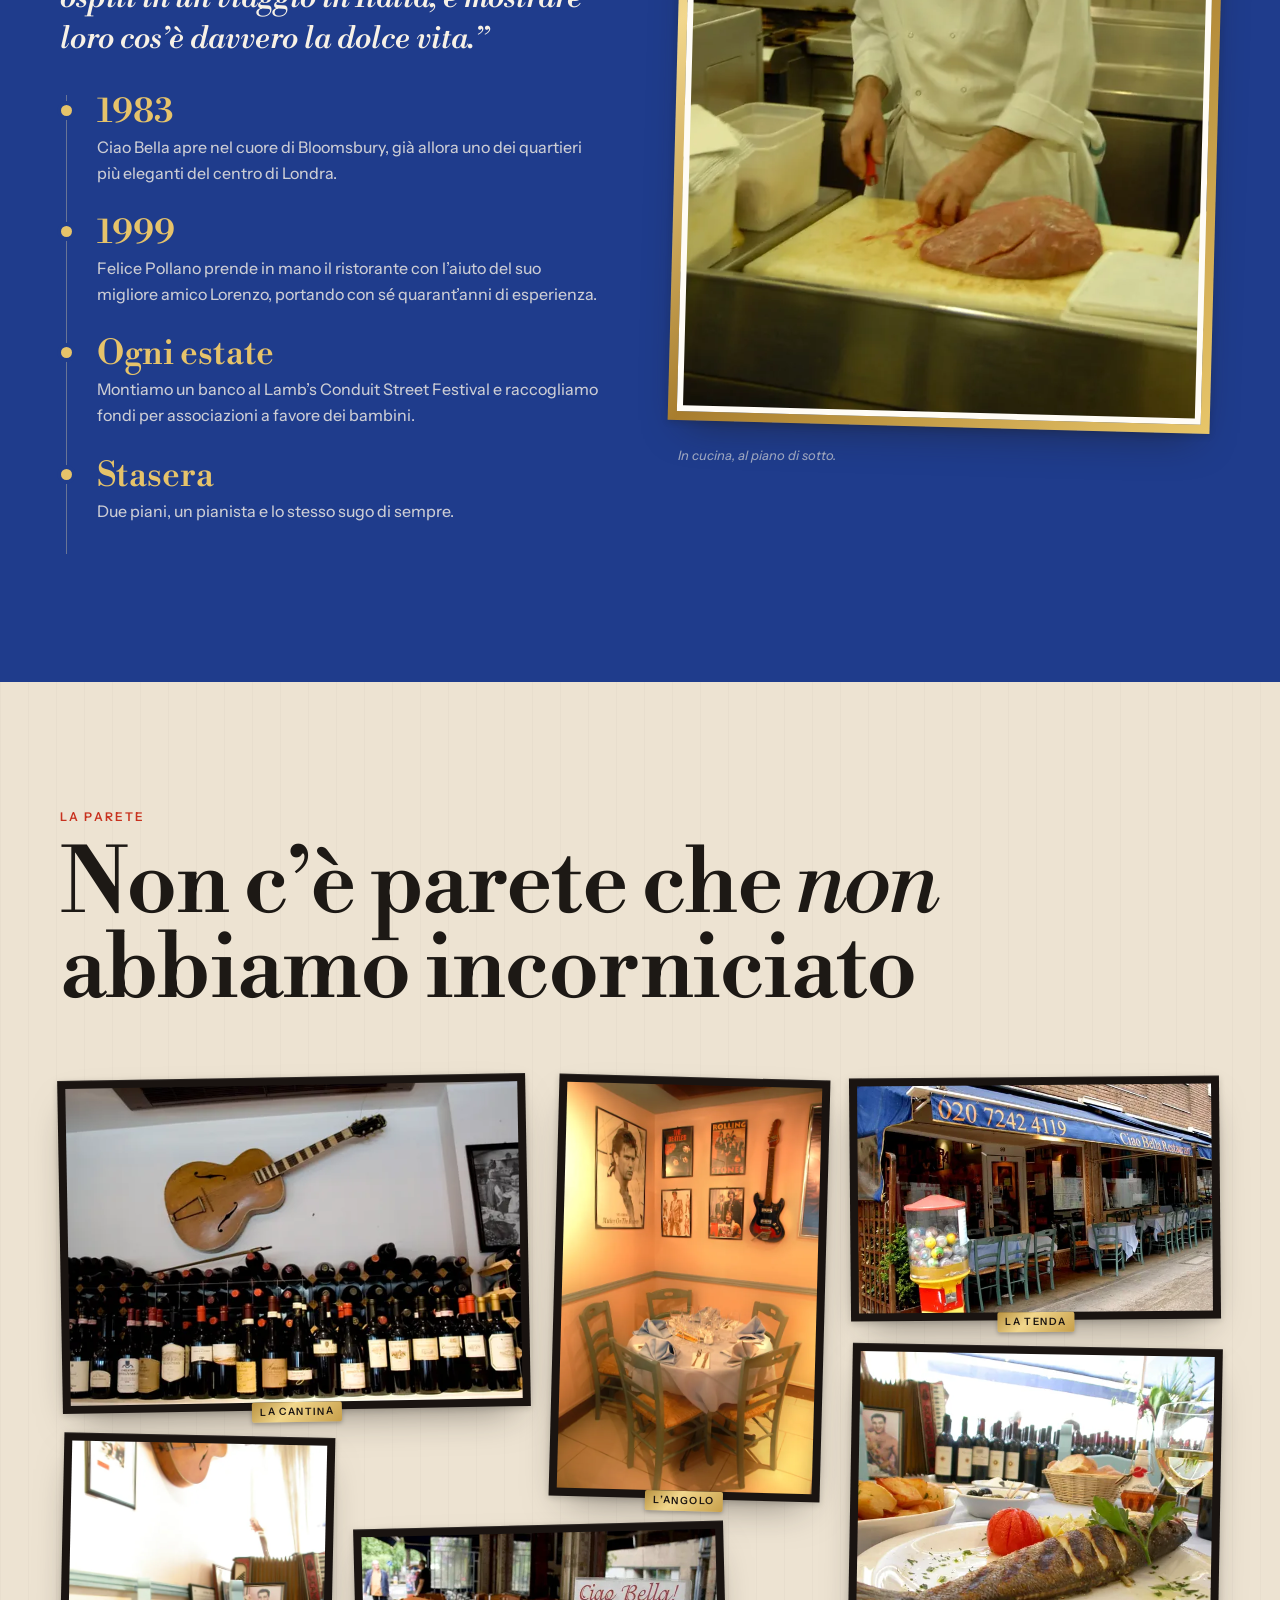
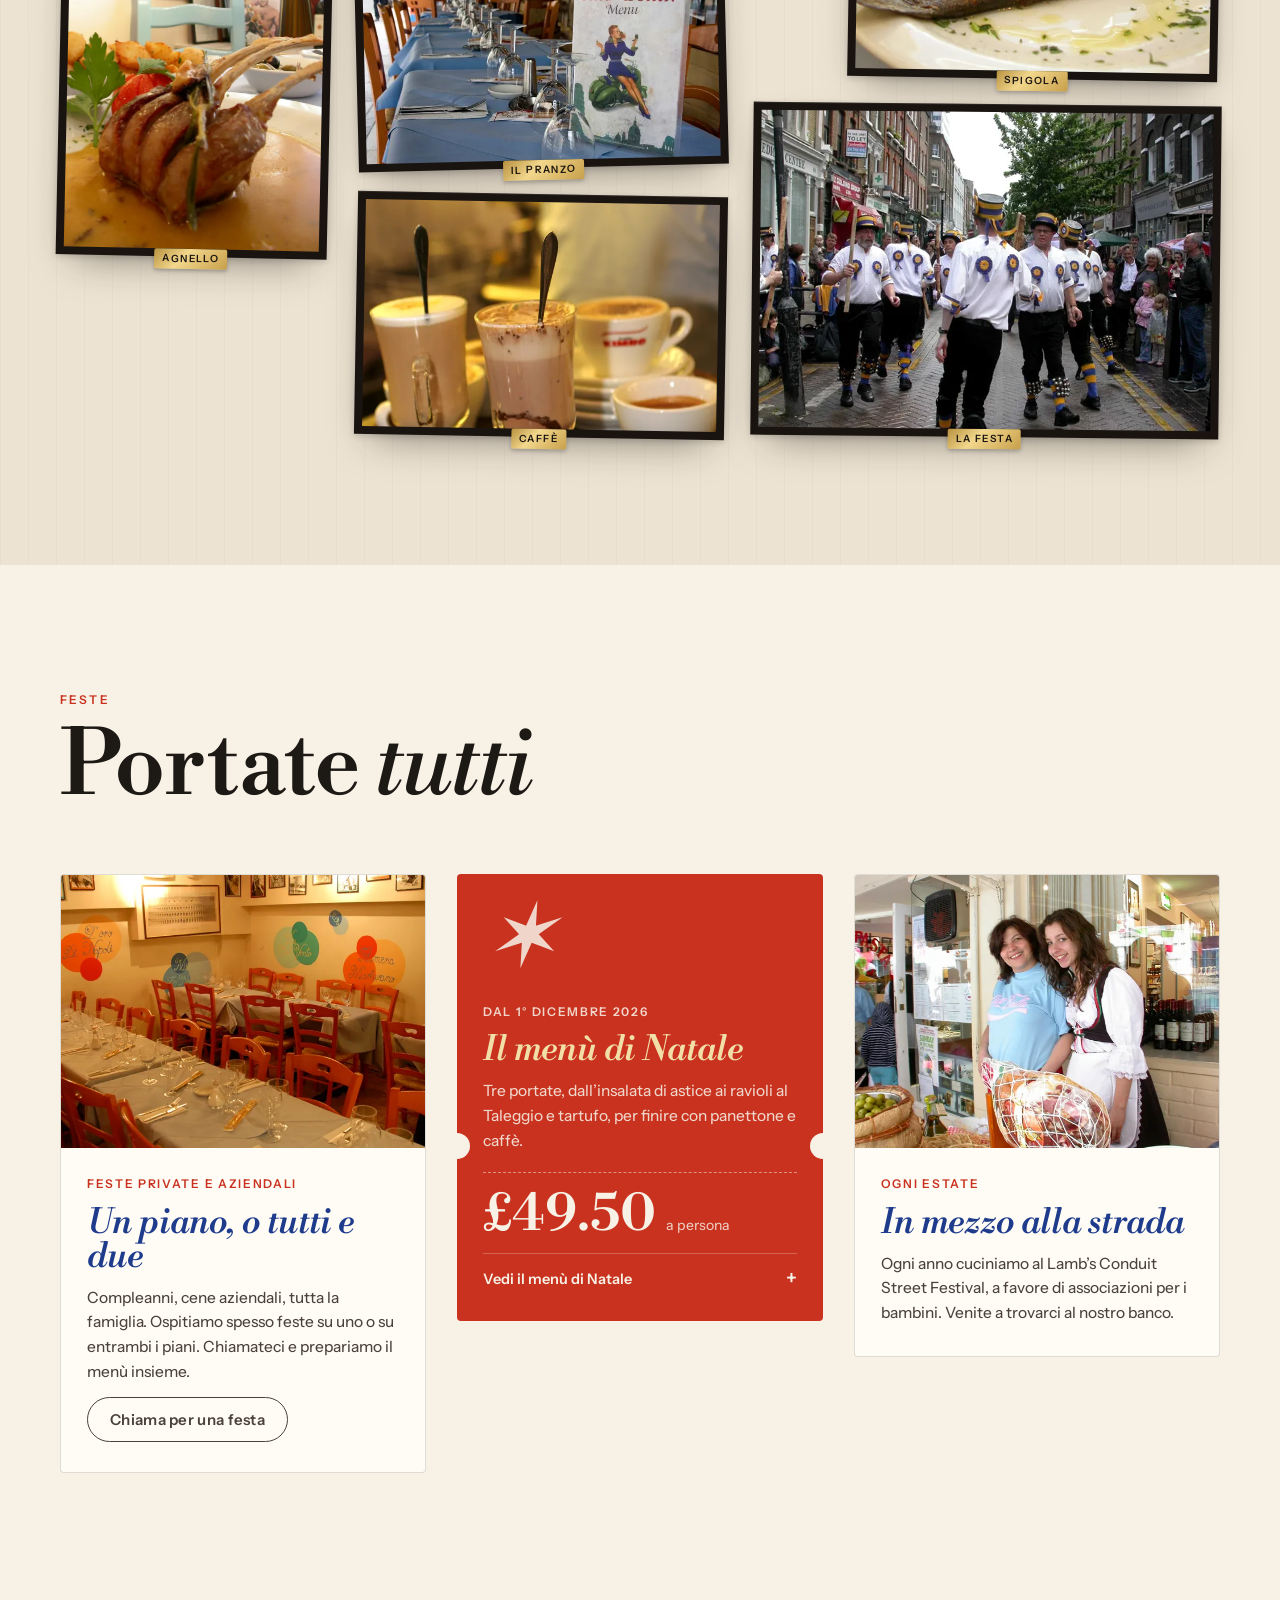
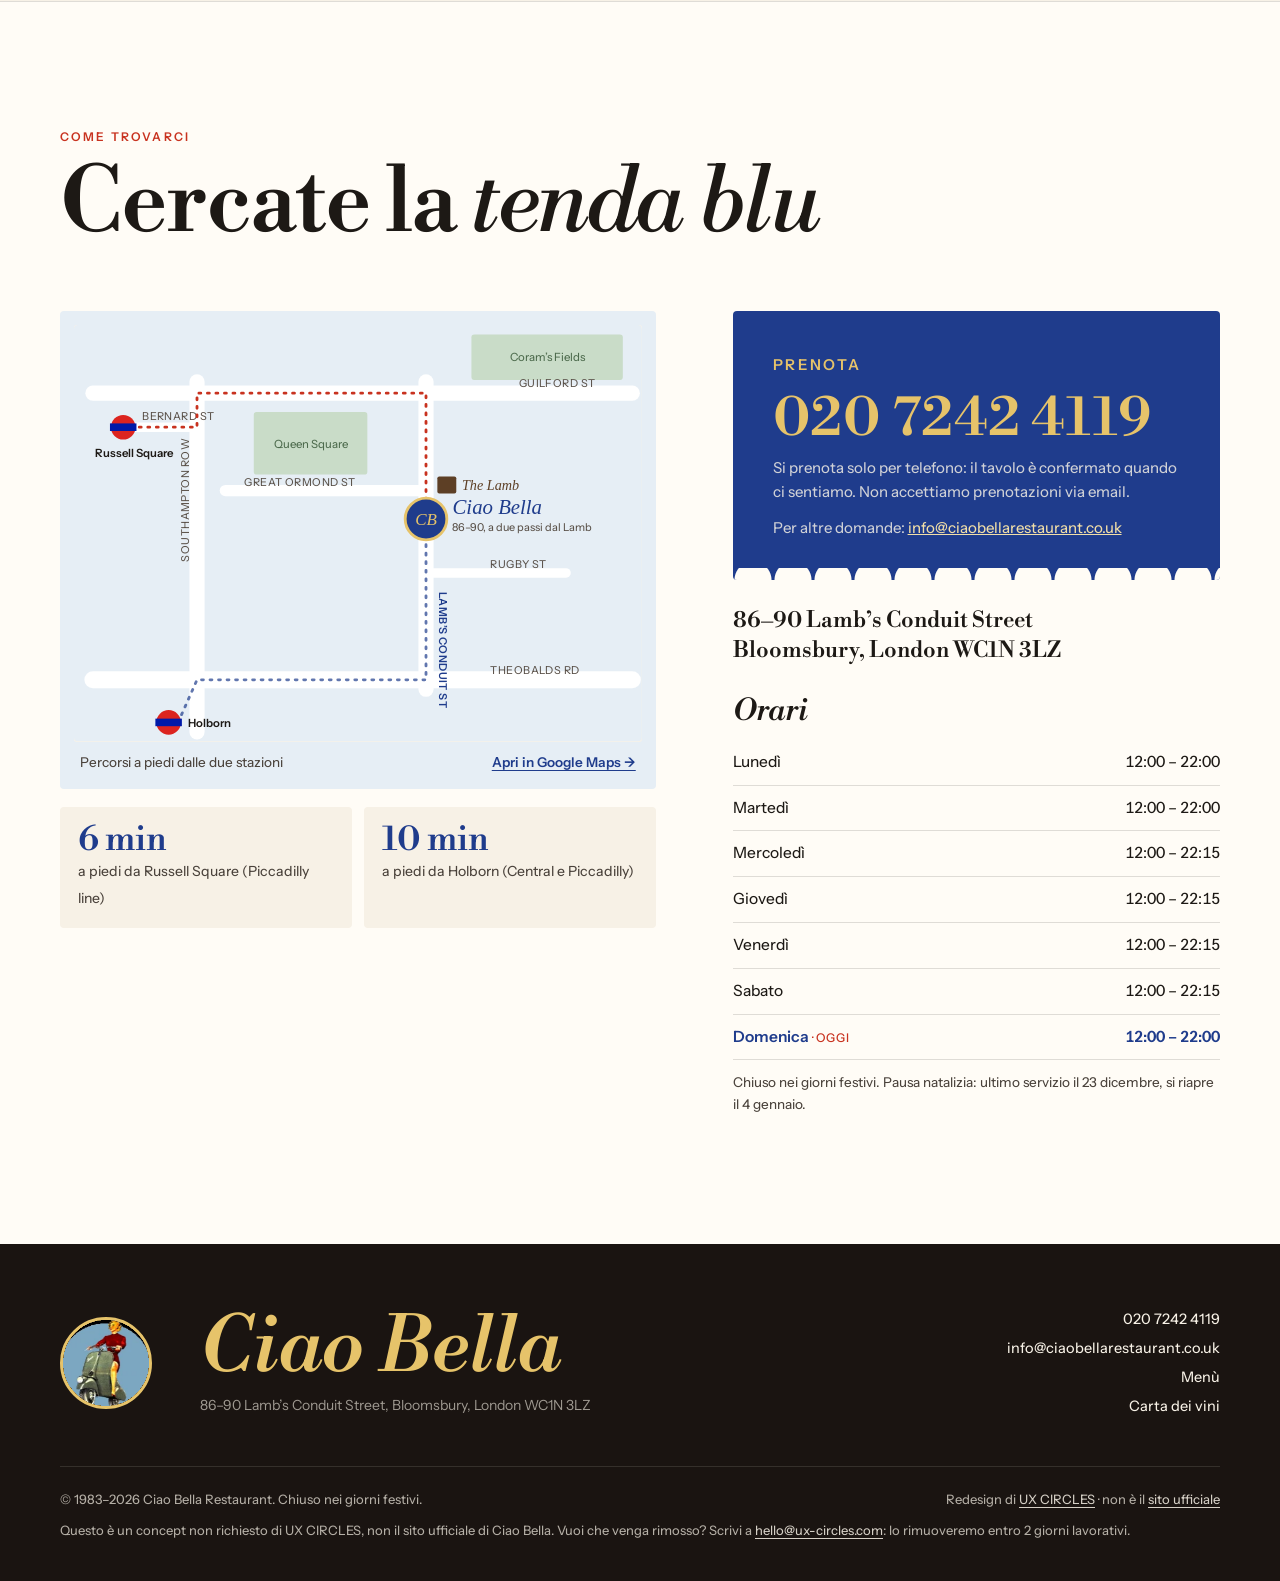
==== commit 8f39d885: "Replace the sketch map with a live OpenStreetMap map in the restaurant's colours MapLibre + OpenFree" ====
--- a/it/index.html
+++ b/it/index.html
@@ -27,7 +27,7 @@
   <link rel="preconnect" href="https://fonts.googleapis.com">
   <link rel="preconnect" href="https://fonts.gstatic.com" crossorigin>
   <link href="https://fonts.googleapis.com/css2?family=Libre+Bodoni:ital,wght@0,400..700;1,400..700&family=Instrument+Sans:wght@400..700&family=Caveat:wght@500..700&display=swap" rel="stylesheet">
-  <link rel="stylesheet" href="../styles.css?v=17">
+  <link rel="stylesheet" href="../styles.css?v=24">
 <script type="application/ld+json">
   {
     "@context": "https://schema.org",
@@ -335,7 +335,9 @@
       <div class="visit-grid">
         <div>
           <div class="map-card">
-            <svg viewBox="0 0 600 440" role="img" aria-labelledby="map-t">
+            <div class="map-canvas" data-map data-lib="../assets/vendor/maplibre/" data-src="../assets/map.js?v=8" role="region" aria-label="Mappa delle strade intorno a Ciao Bella, con i percorsi a piedi dalle stazioni di Russell Square e Holborn. Gli stessi tempi sono indicati qui sotto.">
+              <!-- Sketch map: shown until the live map loads, and kept if it can't -->
+              <svg viewBox="0 0 600 440" role="img" aria-labelledby="map-t">
   <title id="map-t">Mappa schematica: Ciao Bella è in Lamb’s Conduit Street, accanto al pub The Lamb, tra le stazioni di Russell Square e Holborn.</title>
   <rect width="600" height="440" rx="4" fill="#E6EEF5"/>
   <rect x="190" y="92" width="120" height="66" rx="3" fill="#C9DCC8"/><text x="250" y="130" text-anchor="middle" font-family="Instrument Sans, sans-serif" font-size="12" fill="#4d6b4d">Queen Square</text>
@@ -372,11 +374,13 @@
     <text x="400" y="218" font-family="Instrument Sans, sans-serif" font-style="normal" font-size="11.5" fill="#5B524A">86–90, a due passi dal Lamb</text>
   </g>
 </svg>
-            <div class="map-foot"><span>Schema, non in scala</span><a href="https://www.google.com/maps/search/?api=1&query=Ciao+Bella+86-90+Lamb%27s+Conduit+Street+London+WC1N+3LZ" target="_blank" rel="noopener">Apri in Google Maps →</a></div>
+            </div>
+            <script type="application/json" id="map-data">{"home":{"lng":-0.1189837,"lat":51.523005,"note":"86–90 Lamb’s Conduit St"},"pub":{"name":"The Lamb","lng":-0.1190469,"lat":51.5230834},"routes":[{"from":"russell","color":"tomato","path":[[-0.124251,51.523076],[-0.124353,51.52308],[-0.124405,51.523081],[-0.124409,51.523044],[-0.124403,51.523105],[-0.124313,51.523124],[-0.12432,51.523152],[-0.124328,51.523171],[-0.124261,51.523186],[-0.124221,51.523196],[-0.12327,51.523415],[-0.12237,51.523632],[-0.12232,51.523629],[-0.122262,51.523639],[-0.122229,51.523648],[-0.122202,51.523654],[-0.122193,51.523657],[-0.122158,51.523638],[-0.121818,51.523079],[-0.121697,51.523091],[-0.121693,51.523084],[-0.121662,51.523037],[-0.121637,51.523],[-0.121632,51.522992],[-0.120829,51.52317],[-0.120705,51.523204],[-0.119731,51.523428],[-0.119658,51.52345],[-0.119611,51.523456],[-0.11953,51.52333],[-0.119308,51.523307],[-0.119281,51.523266],[-0.119256,51.523271],[-0.119245,51.523273],[-0.119091,51.522983]]},{"from":"holborn","color":"awning","path":[[-0.120083,51.517122],[-0.120056,51.517148],[-0.120005,51.517158],[-0.120109,51.517354],[-0.120208,51.517534],[-0.120188,51.517585],[-0.120135,51.517604],[-0.12013,51.517621],[-0.120138,51.517653],[-0.120149,51.517698],[-0.120152,51.517719],[-0.120182,51.517717],[-0.120225,51.517712],[-0.120269,51.517716],[-0.120324,51.517753],[-0.120355,51.517783],[-0.120473,51.518034],[-0.120452,51.518052],[-0.120457,51.51806],[-0.120461,51.518068],[-0.120475,51.518093],[-0.120482,51.518104],[-0.120569,51.518287],[-0.12058,51.518321],[-0.120591,51.518354],[-0.120606,51.518394],[-0.120828,51.518938],[-0.120819,51.518965],[-0.120744,51.519014],[-0.120721,51.519037],[-0.120618,51.519119],[-0.120512,51.519189],[-0.120342,51.51929],[-0.120274,51.519327],[-0.120244,51.519338],[-0.12017,51.519347],[-0.120112,51.519347],[-0.120092,51.519341],[-0.120084,51.519357],[-0.120066,51.519384],[-0.120048,51.519411],[-0.120028,51.51944],[-0.119999,51.519456],[-0.119964,51.519456],[-0.119902,51.519463],[-0.119843,51.51947],[-0.119821,51.519476],[-0.119832,51.519495],[-0.119843,51.519531],[-0.119837,51.519572],[-0.119822,51.519596],[-0.119785,51.519628],[-0.119727,51.519665],[-0.119645,51.519705],[-0.119515,51.51976],[-0.119436,51.519789],[-0.119408,51.519794],[-0.119387,51.519793],[-0.119383,51.519791],[-0.119371,51.519795],[-0.119348,51.519801],[-0.119326,51.519808],[-0.119307,51.519813],[-0.119276,51.519832],[-0.118583,51.52004],[-0.117668,51.520305],[-0.117675,51.520317],[-0.11771,51.520375],[-0.117752,51.520444],[-0.117761,51.520459],[-0.117741,51.520507],[-0.117719,51.52051],[-0.117695,51.520515],[-0.11771,51.52054],[-0.117843,51.520761],[-0.117943,51.520922],[-0.118,51.521027],[-0.118114,51.521227],[-0.118125,51.521237],[-0.118141,51.521243],[-0.118156,51.521247],[-0.118168,51.521275],[-0.118177,51.52129],[-0.118358,51.521625],[-0.11847,51.521846],[-0.118595,51.522053],[-0.118746,51.522313],[-0.118775,51.522363],[-0.118802,51.522436],[-0.118769,51.522442],[-0.118779,51.522457],[-0.118815,51.522515],[-0.119013,51.522859],[-0.119023,51.522875],[-0.119027,51.522883],[-0.119037,51.5229],[-0.119052,51.52291],[-0.119091,51.522983]]}],"locale":{"CooperativeGesturesHandler.WindowsHelpText":"Tieni premuto Ctrl e scorri per ingrandire la mappa","CooperativeGesturesHandler.MacHelpText":"Tieni premuto ⌘ e scorri per ingrandire la mappa","CooperativeGesturesHandler.MobileHelpText":"Usa due dita per spostare la mappa","NavigationControl.ZoomIn":"Ingrandisci","NavigationControl.ZoomOut":"Riduci"},"tubes":[{"name":"Russell Square","labelBelow":true,"lng":-0.1242529,"lat":51.5230529,"walk":"6 min a piedi"},{"name":"Holborn","lng":-0.1200657,"lat":51.5171149,"walk":"10 min a piedi"}]}</script>
+            <div class="map-foot"><span>Percorsi a piedi dalle due stazioni</span><a href="https://www.google.com/maps/search/?api=1&query=Ciao+Bella+86-90+Lamb%27s+Conduit+Street+London+WC1N+3LZ" target="_blank" rel="noopener">Apri in Google Maps →</a></div>
           </div>
           <div class="walks">
-            <div class="walk"><b>5 min</b><span>a piedi da Russell Square (Piccadilly line)</span></div>
-            <div class="walk"><b>7 min</b><span>a piedi da Holborn (Central e Piccadilly)</span></div>
+            <div class="walk"><b>6 min</b><span>a piedi da Russell Square (Piccadilly line)</span></div>
+            <div class="walk"><b>10 min</b><span>a piedi da Holborn (Central e Piccadilly)</span></div>
           </div>
         </div>
         <div>
@@ -426,6 +430,6 @@
   <a class="btn btn-awning" href="tel:+442072424119"><svg aria-hidden="true"><use href="#i-phone"/></svg>Chiama e prenota</a>
   <a class="btn btn-ghost" href="index.html#menu">Menù</a>
 </div>
-<script src="../main.js?v=15" defer></script>
+<script src="../main.js?v=16" defer></script>
 </body>
 </html>
--- a/styles.css
+++ b/styles.css
@@ -24,6 +24,7 @@
   --f-chalk: "Caveat", "Bradley Hand", cursive;
 
   --bar-h: 36px;
+  --stick-top: 82px; /* awning (68px) + scalloped valance (14px): where sticky bars sit once the concept bar has scrolled away */
   --wrap: 1240px;
   --gutter: clamp(16px, 4vw, 40px);
   --radius: 4px;
@@ -359,7 +360,7 @@
 
 @media (max-width: 900px) {
   .menu-layout { grid-template-columns: 1fr; }
-  .menu-index { position: sticky; top: 118px; z-index: 5; background: var(--cloth-soft); margin: 0 calc(var(--gutter) * -1); padding: 12px var(--gutter); gap: 10px; box-shadow: 0 8px 16px -14px rgba(20,42,102,.5); }
+  .menu-index { position: sticky; top: var(--stick-top); z-index: 5; background: var(--cloth-soft); margin: 0 calc(var(--gutter) * -1); padding: 12px var(--gutter); gap: 10px; box-shadow: 0 8px 16px -14px rgba(20,42,102,.5); }
   .menu-index ol { display: flex; gap: 18px; overflow-x: auto; scrollbar-width: none; }
   .menu-index ol::-webkit-scrollbar { display: none; }
   .menu-index a { font-size: 19px; white-space: nowrap; padding: 2px 0; }
@@ -624,7 +625,7 @@
 @media (max-width: 900px) { .cantina-hero-grid { grid-template-columns: 1fr; } .cantina-hero .frame { max-width: 440px; } }
 
 .wine-tools {
-  position: sticky; top: 118px; z-index: 10;
+  position: sticky; top: var(--stick-top); z-index: 10;
   background: rgba(247,241,230,.95); backdrop-filter: blur(10px); -webkit-backdrop-filter: blur(10px);
   border-block: 1px solid var(--line);
 }
@@ -662,7 +663,7 @@
 }
 .region-select:hover { border-color: rgba(29,25,21,.35); }
 @media (max-width: 760px) {
-  .wine-tools { top: 118px; }
+  .wine-tools { top: var(--stick-top); }
   .wine-tools .wrap { gap: 10px; }
   .chips { flex-wrap: nowrap; overflow-x: auto; scrollbar-width: none; margin: 0 calc(var(--gutter) * -1); padding: 0 var(--gutter); width: calc(100% + var(--gutter) * 2); }
   .chips::-webkit-scrollbar { display: none; }
@@ -712,3 +713,49 @@
   background: inherit; pointer-events: none;
 }
 @media (min-width: 901px) { .menu-index::before { display: none; } }
+
+/* ---------- Live map ---------- */
+.map-canvas { position: relative; aspect-ratio: 600 / 440; border-radius: 3px; overflow: hidden; background: var(--cream); }
+.map-canvas > svg { position: absolute; inset: 0; width: 100%; height: 100%; transition: opacity .4s; }
+.map-canvas .map-live { position: absolute; inset: 0; opacity: 0; transition: opacity .4s; } /* beats .maplibregl-map { position: relative } */
+.map-canvas.is-live .map-live { opacity: 1; }
+.map-canvas.is-live > svg { opacity: 0; }
+@media (max-width: 560px) {
+  .map-canvas { aspect-ratio: 1 / 1.05; }
+  .map-home .pin-label small { display: none; } /* the address is in the box below on phones */
+}
+@media (max-width: 400px) {
+  .map-home .pin { width: 38px; height: 38px; font-size: 15px; }
+  .map-home .pin-label { font-size: 18px; }
+  .map-tube .tube-name { font-size: 12px; }
+}
+.map-live .maplibregl-ctrl-group { border-radius: 3px; box-shadow: 0 1px 3px rgba(29,25,21,.18); }
+.map-live .maplibregl-ctrl-attrib { font-size: 10px; background: rgba(247,241,230,.85); }
+
+.map-home { display: flex; align-items: center; gap: 8px; pointer-events: none; }
+.map-home .pin {
+  flex: none; width: 44px; height: 44px; border-radius: 50%; display: grid; place-items: center;
+  background: var(--awning); border: 3px solid var(--gold); color: var(--gold);
+  font: italic 600 17px/1 var(--f-display); box-shadow: 0 4px 12px rgba(20,42,102,.35);
+}
+.map-home .pin-label {
+  display: grid; font: italic 600 21px/1.05 var(--f-display); color: var(--awning);
+  text-shadow: 0 0 3px var(--cream), 0 0 6px var(--cream), 0 0 10px var(--cream);
+}
+.map-home .pin-label small { font: 600 11.5px/1.4 var(--f-body); font-style: normal; color: var(--ink-soft); }
+.map-pub { display: flex; align-items: center; gap: 6px; pointer-events: none; }
+.map-pub .pub-dot { width: 12px; height: 12px; border-radius: 2px; background: #5d3f25; border: 2px solid var(--cream); }
+.map-pub .pub-name { font: italic 600 14px/1 var(--f-display); color: #5d3f25; text-shadow: 0 0 3px var(--cream), 0 0 6px var(--cream); }
+.map-tube { display: flex; align-items: center; gap: 7px; pointer-events: none; }
+.map-tube .roundel {
+  flex: none; width: 24px; height: 24px; border-radius: 50%; border: 4.5px solid #DC241F; background: var(--cream); position: relative;
+}
+.map-tube .roundel::after { content: ""; position: absolute; left: -7px; right: -7px; top: 50%; height: 6px; margin-top: -3px; background: #0019A8; }
+.map-tube .tube-name {
+  display: grid; font: 600 13px/1.2 var(--f-body); color: var(--ink);
+  text-shadow: 0 0 3px var(--cream), 0 0 6px var(--cream), 0 0 9px var(--cream);
+}
+.map-tube .tube-name small { font-weight: 500; font-size: 11.5px; color: var(--ink-soft); }
+.map-tube.label-below { flex-direction: column; align-items: flex-start; gap: 3px; }
+.map-tube.label-below .tube-name { margin-left: -6px; }
+.map-pub.pub-right { flex-direction: row-reverse; }
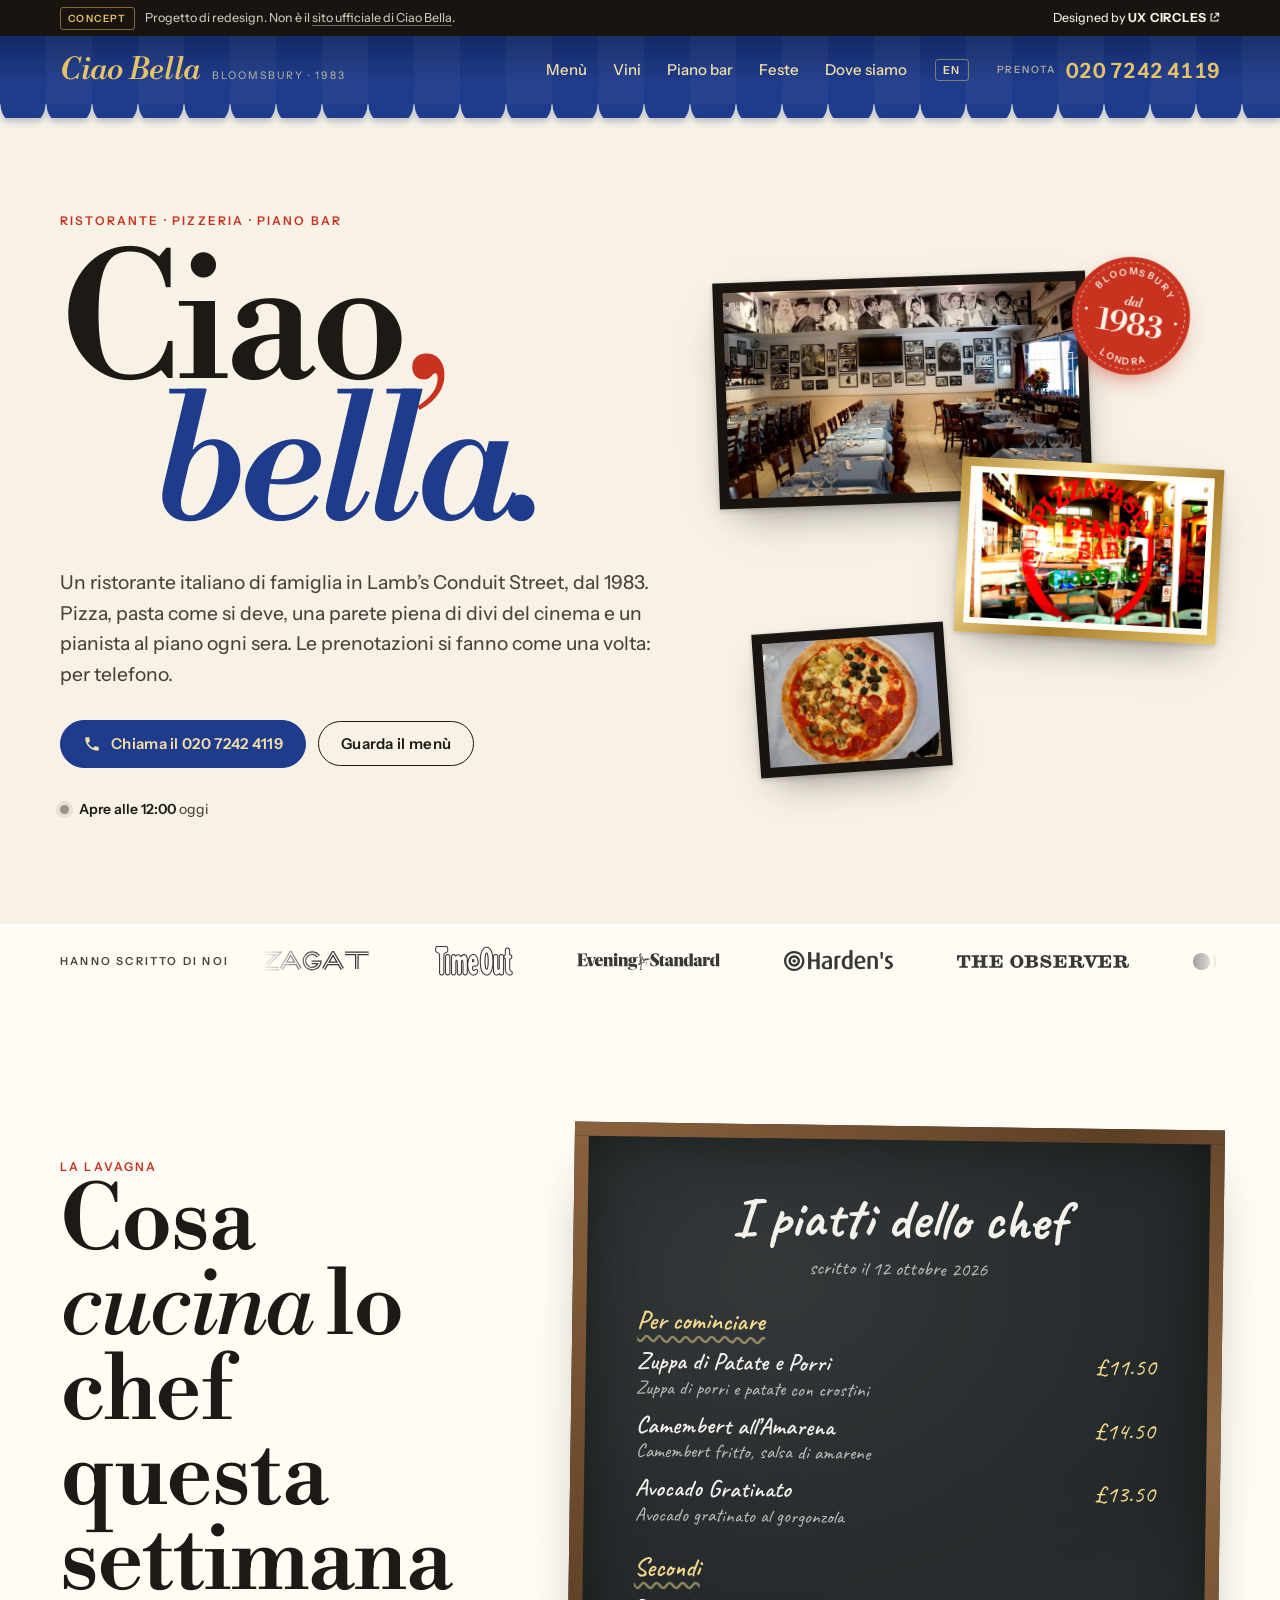
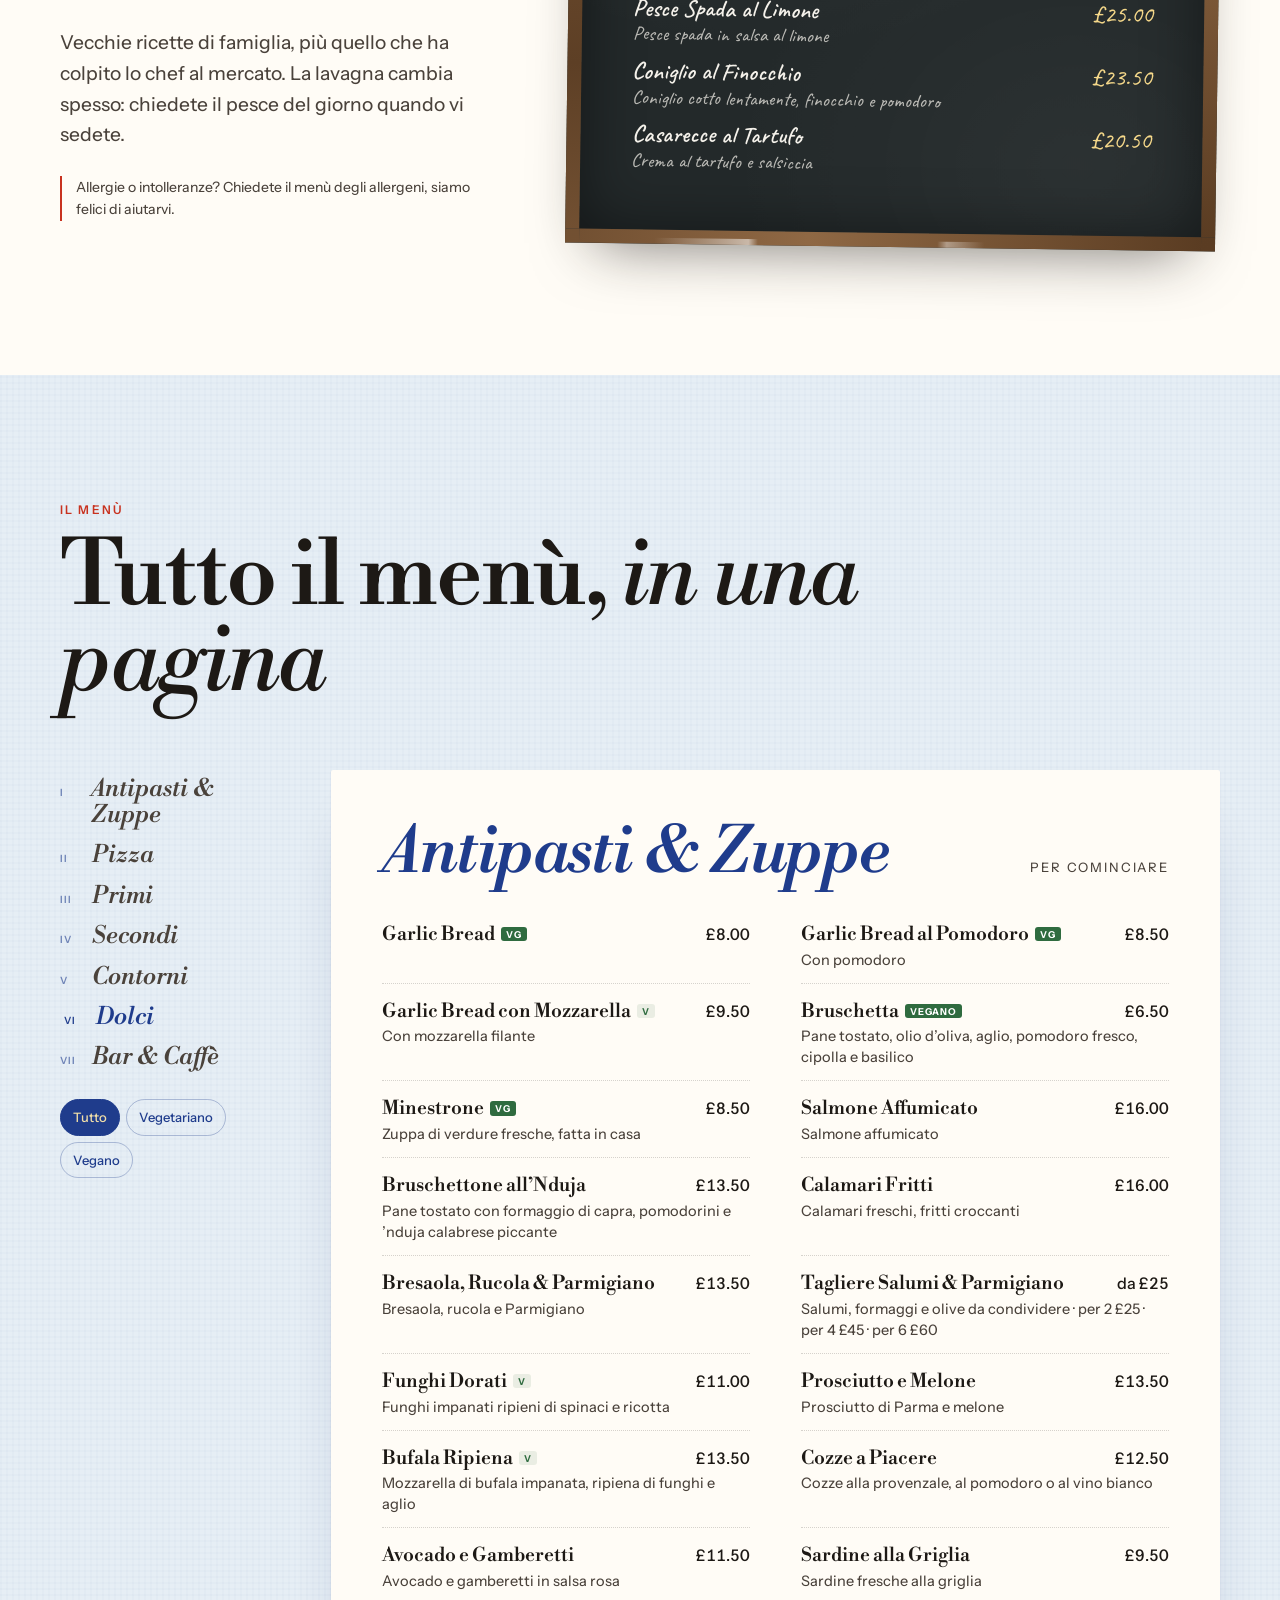
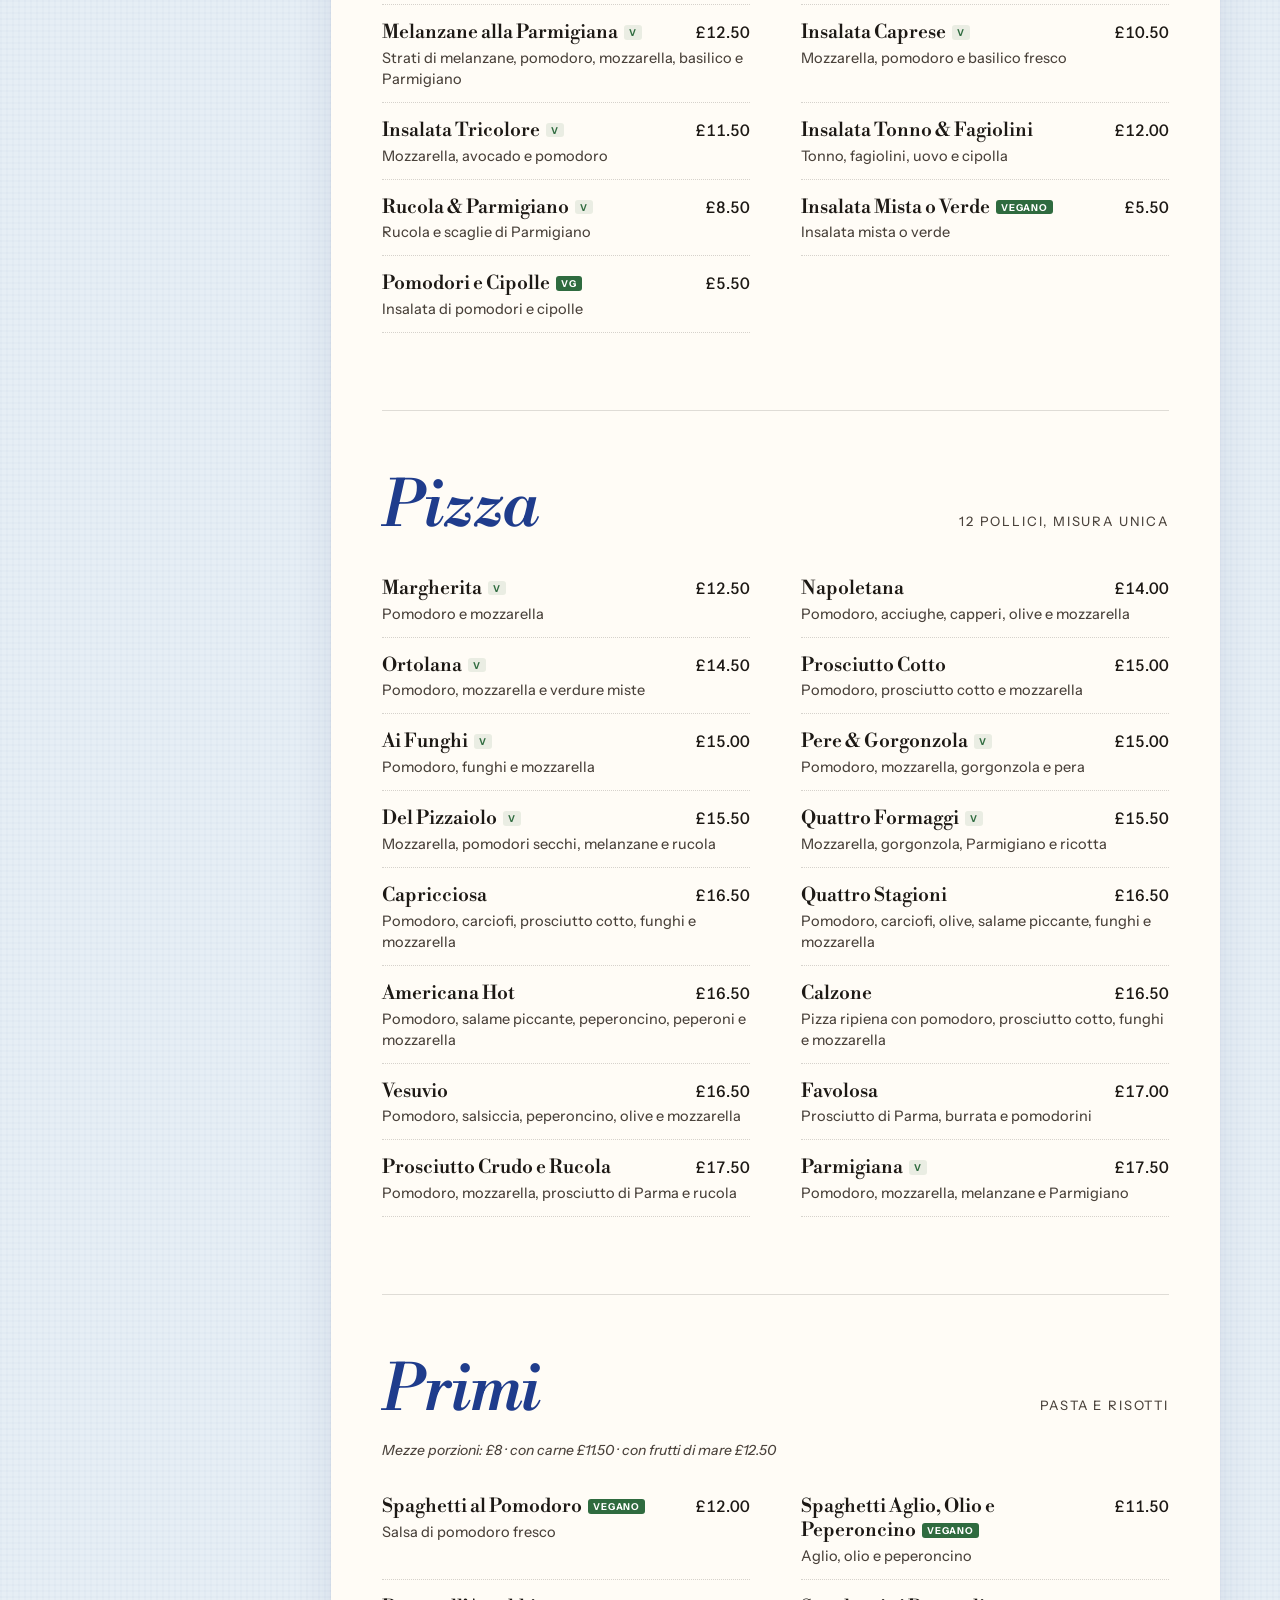
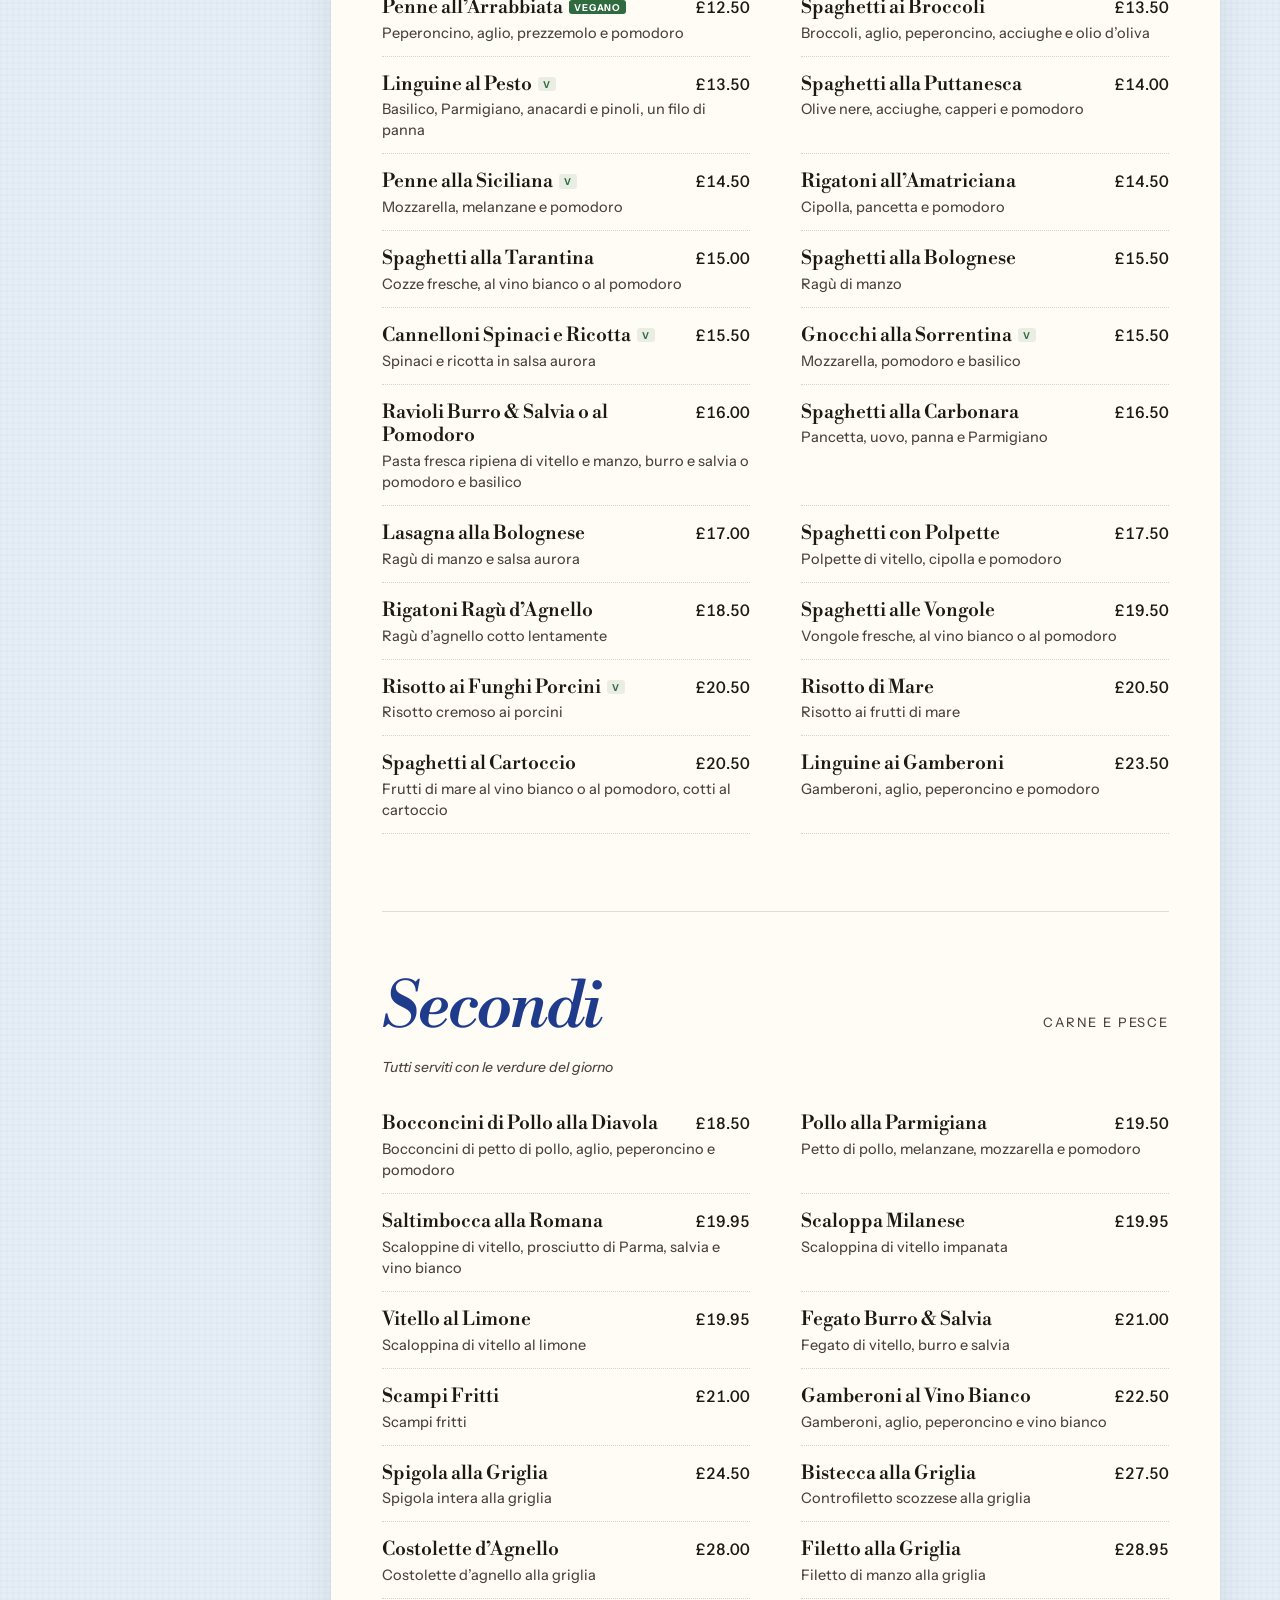
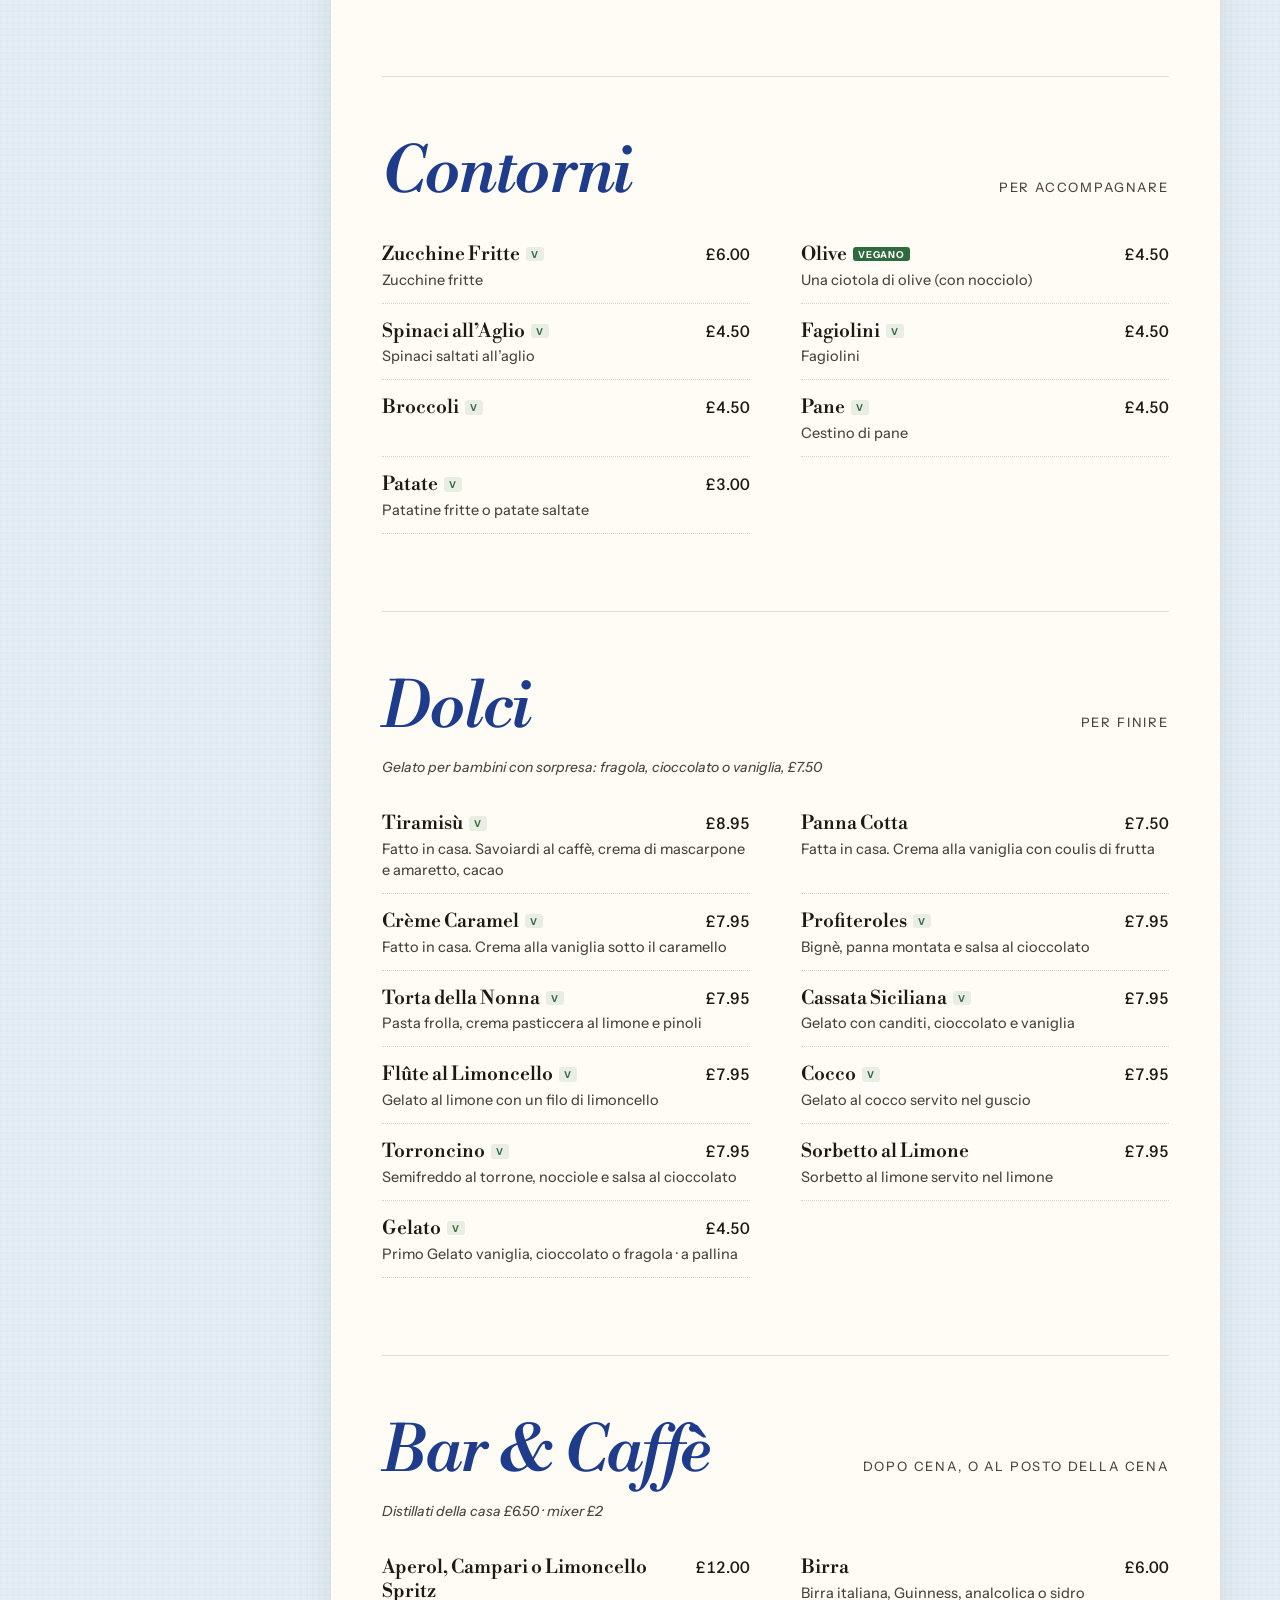
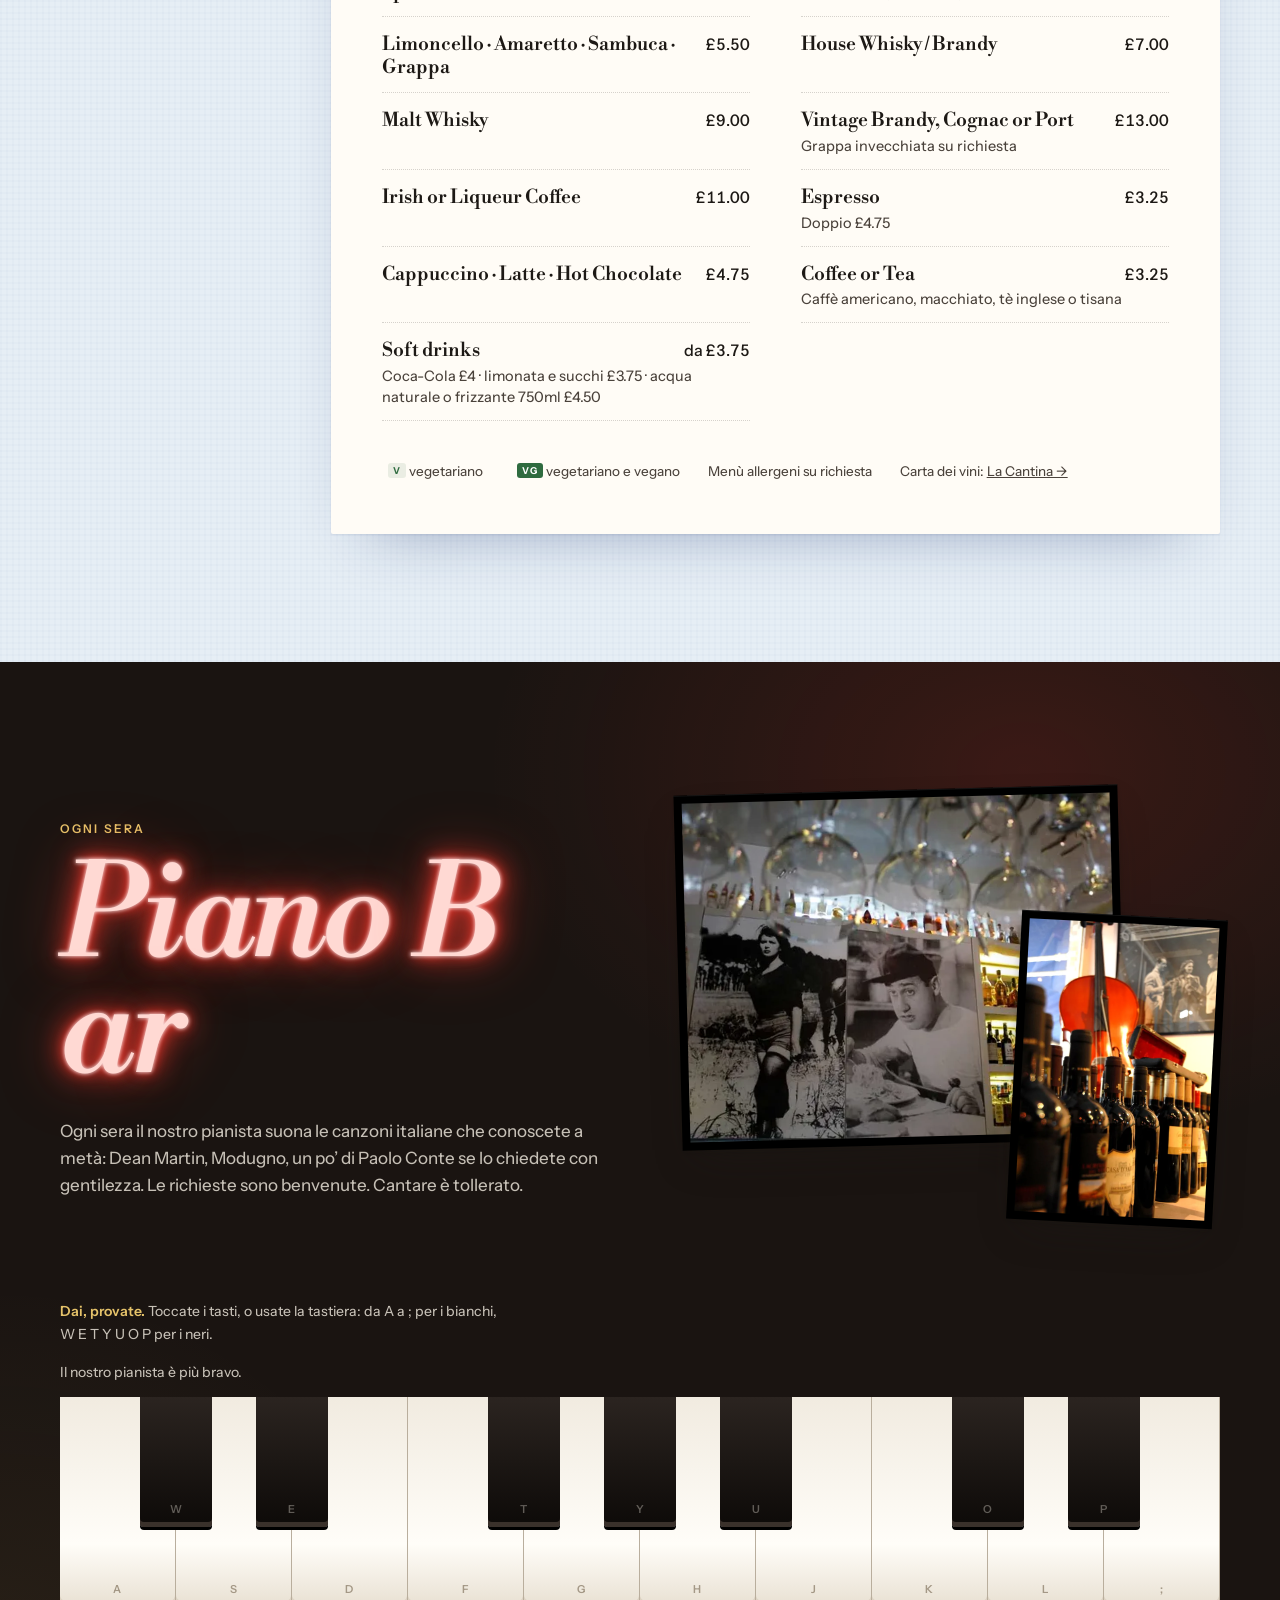
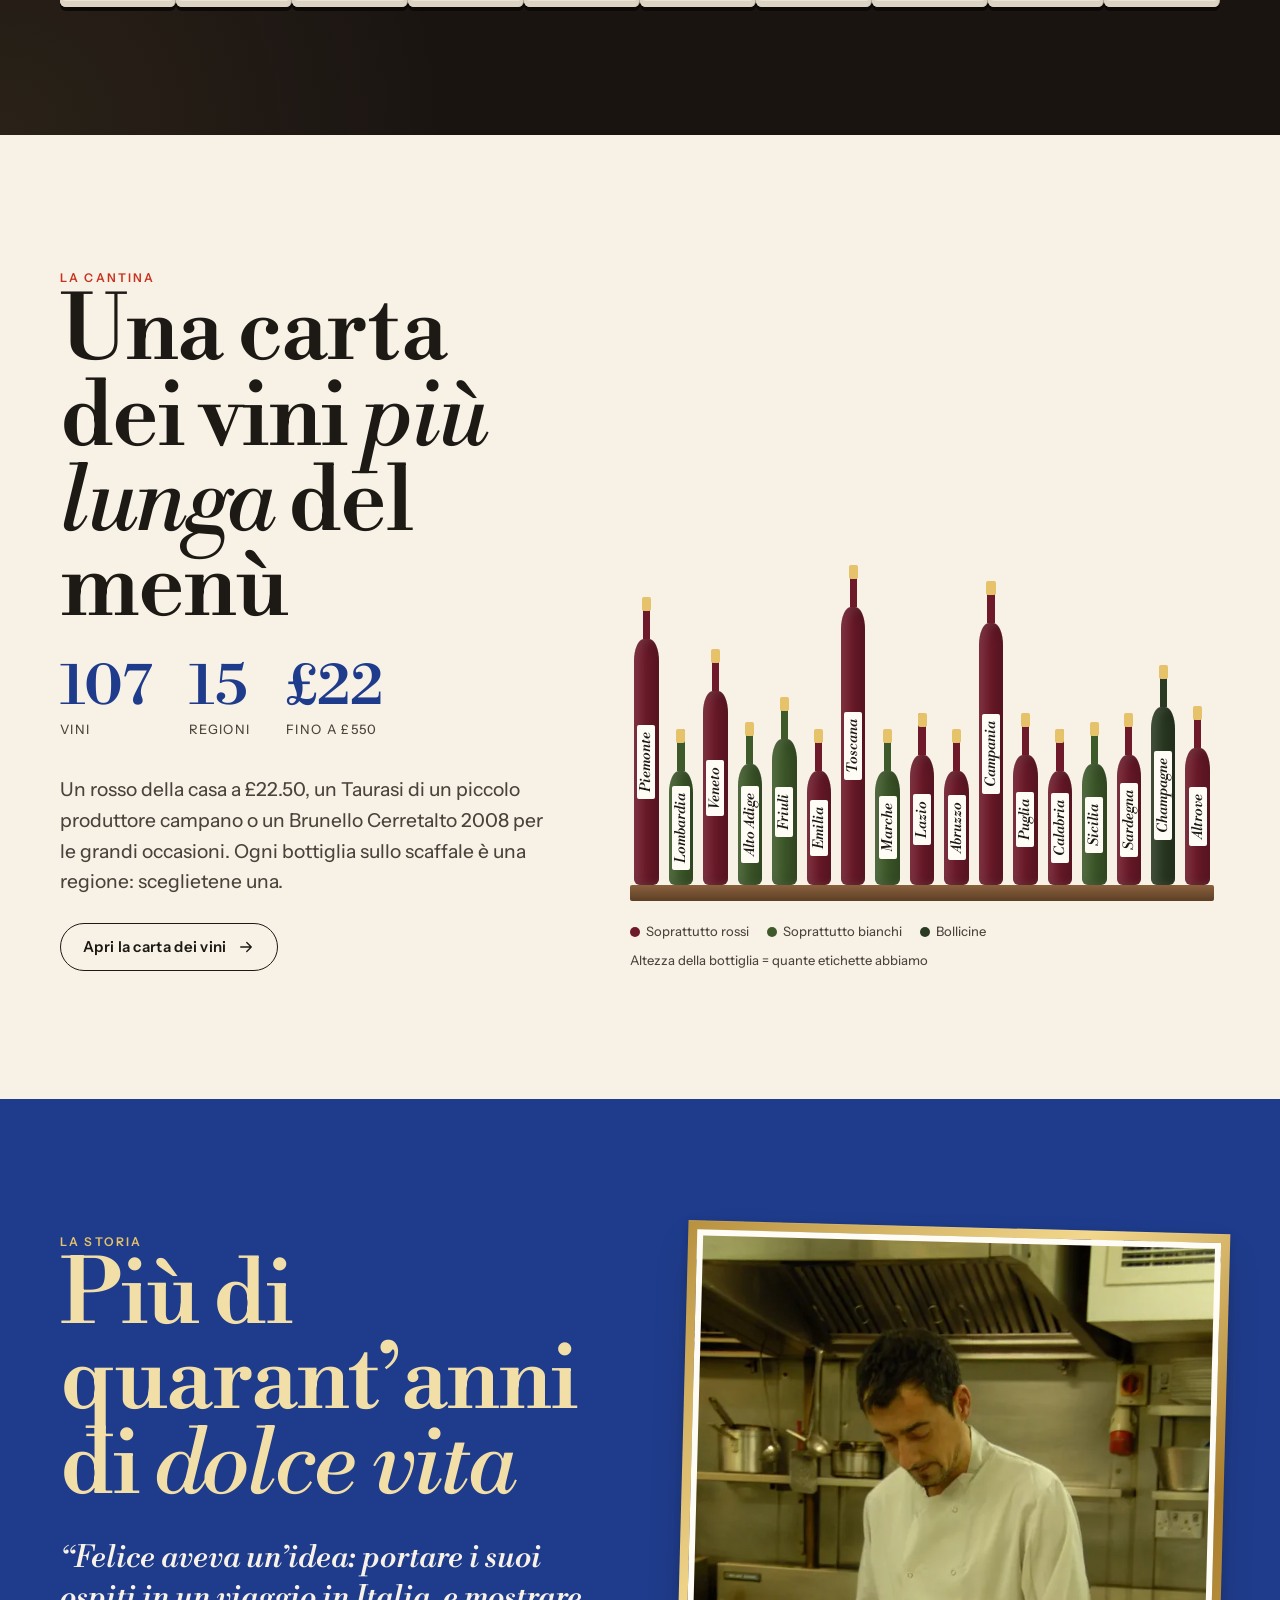
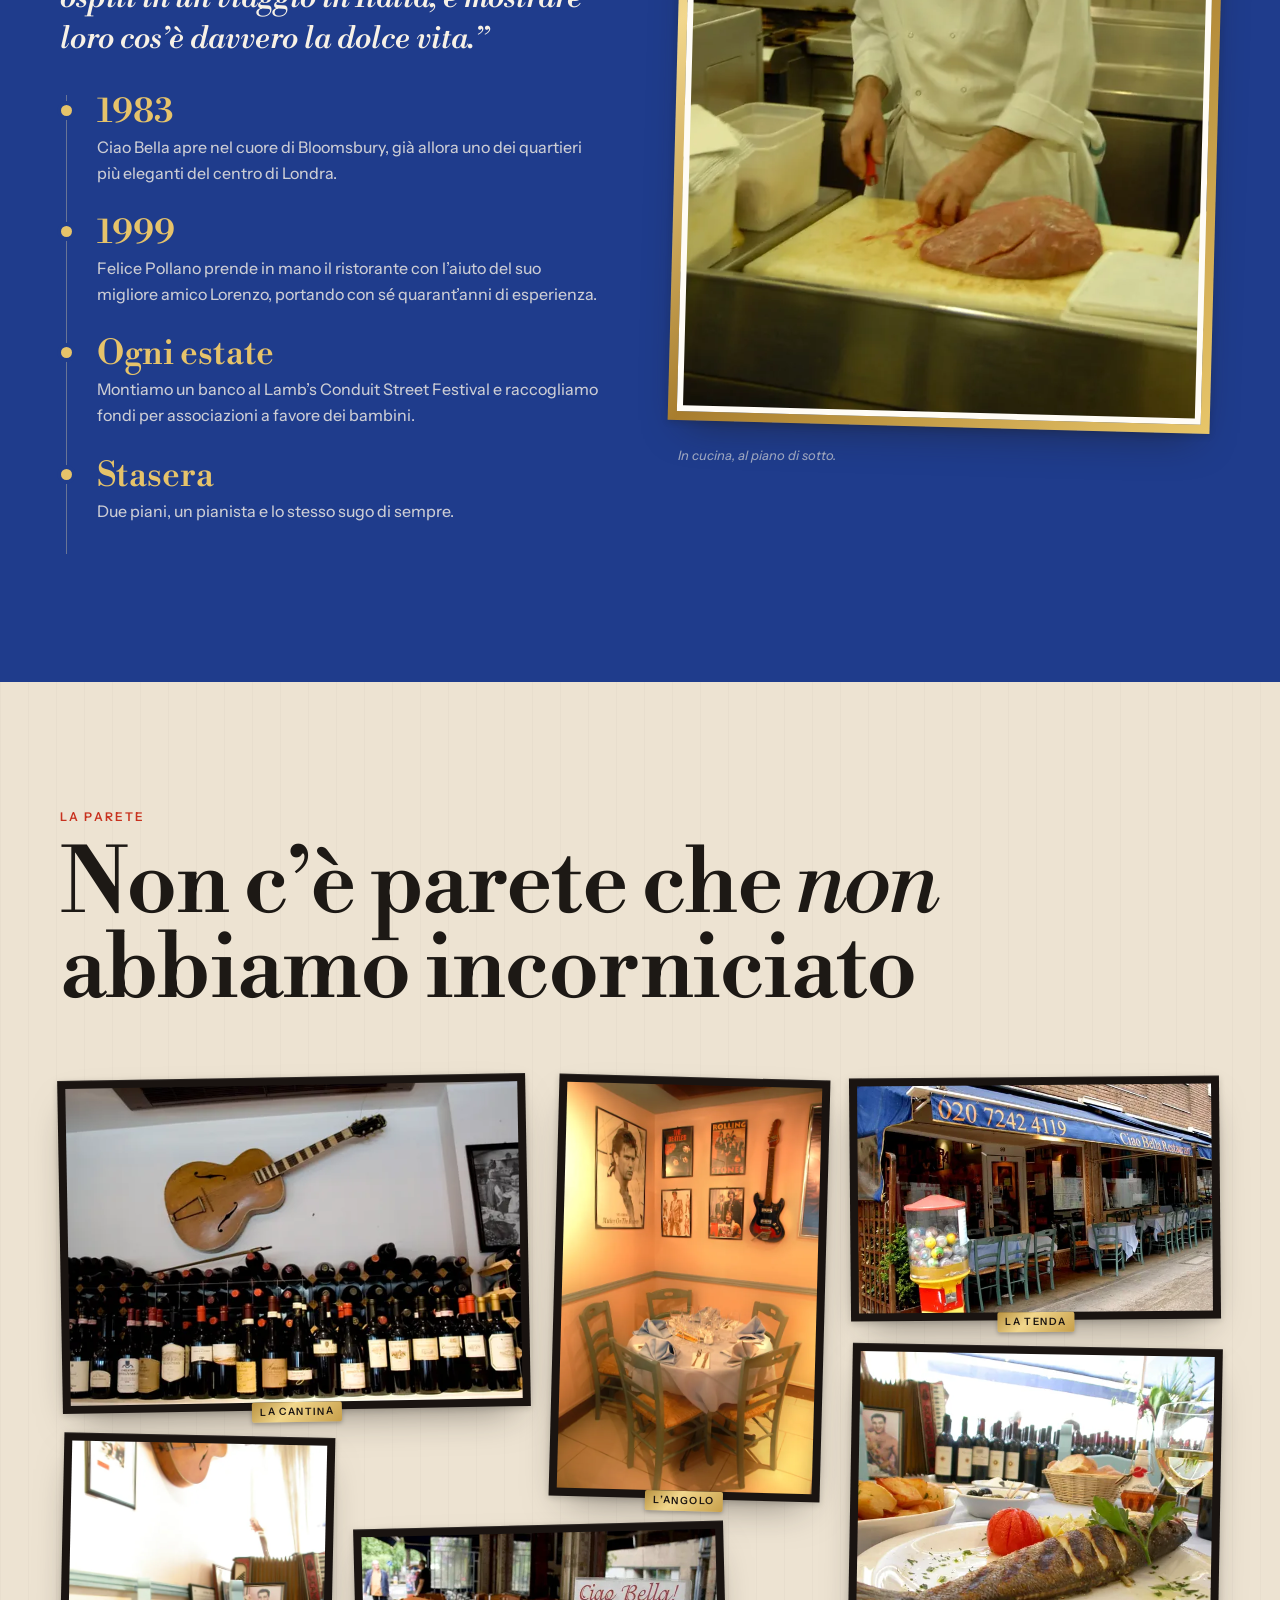
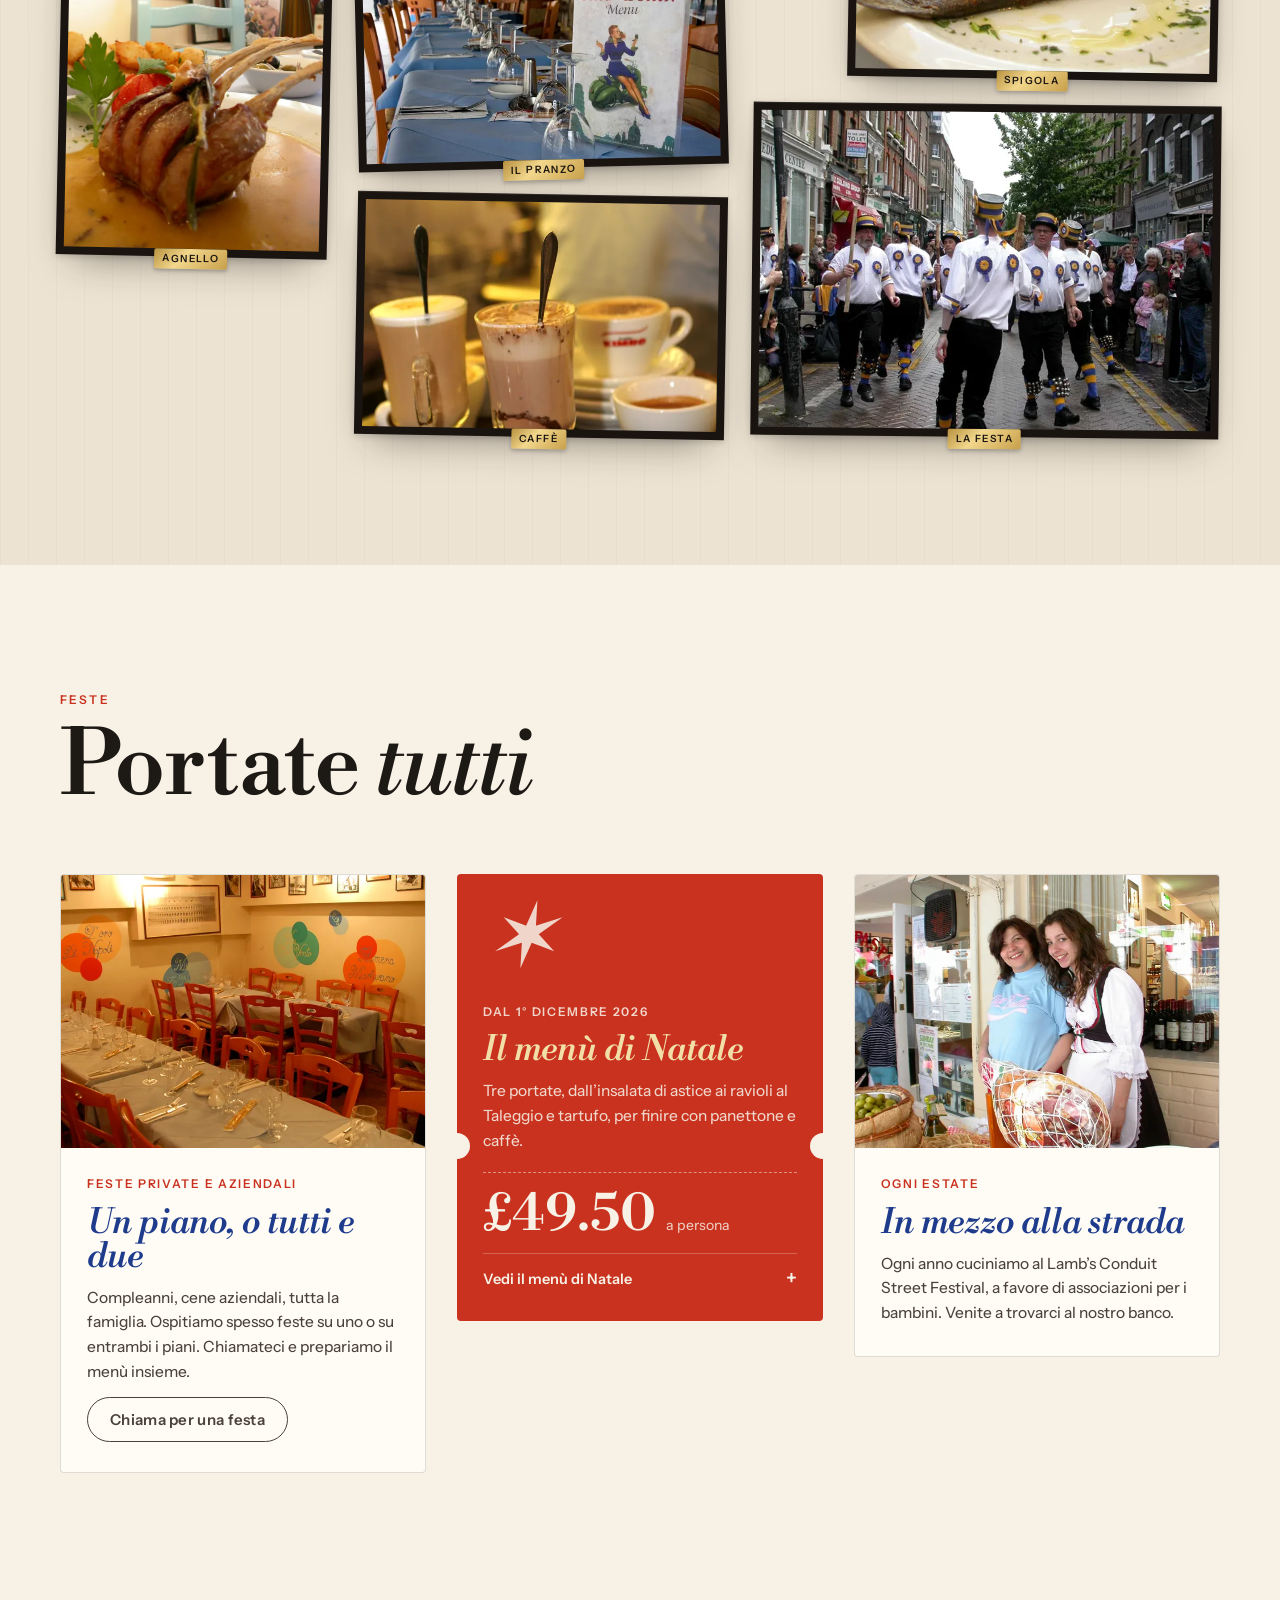
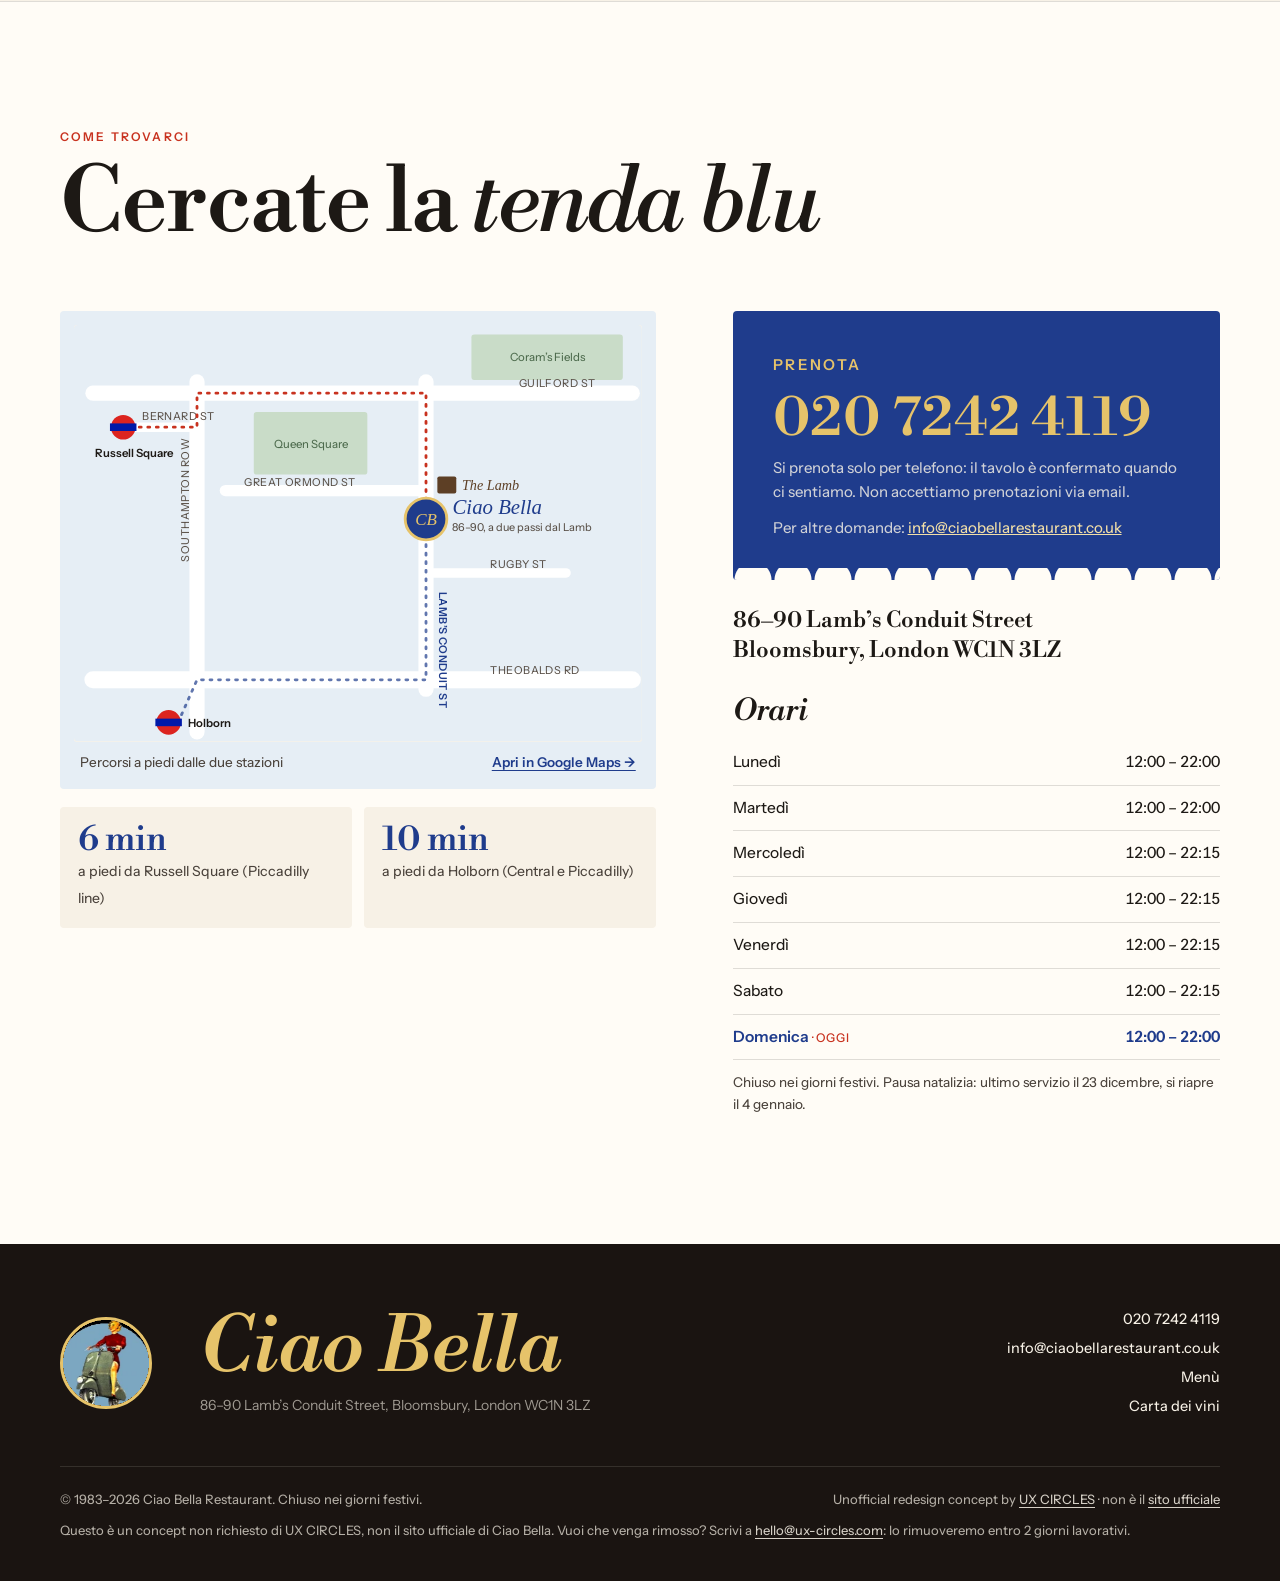
==== commit 45f34848: "Standardise the UX CIRCLES concept credit Concept bar reads "Designed by UX CIRCLES" (設計：/设计：UX CIRC" ====
--- a/it/index.html
+++ b/it/index.html
@@ -27,7 +27,7 @@
   <link rel="preconnect" href="https://fonts.googleapis.com">
   <link rel="preconnect" href="https://fonts.gstatic.com" crossorigin>
   <link href="https://fonts.googleapis.com/css2?family=Libre+Bodoni:ital,wght@0,400..700;1,400..700&family=Instrument+Sans:wght@400..700&family=Caveat:wght@500..700&display=swap" rel="stylesheet">
-  <link rel="stylesheet" href="../styles.css?v=24">
+  <link rel="stylesheet" href="../styles.css?v=26">
 <script type="application/ld+json">
   {
     "@context": "https://schema.org",
@@ -62,7 +62,7 @@
   <div class="concept-bar" role="note">
     <div class="wrap concept-inner">
       <p><span class="concept-tag">Concept</span><span class="concept-long">Progetto di redesign. Non è il <a href="https://ciaobellarestaurant.co.uk/" target="_blank" rel="noopener">sito ufficiale di Ciao Bella</a>.</span></p>
-      <a href="https://ux-circles.com/web" target="_blank" rel="noopener"><span class="concept-by">Design di </span><strong>UX CIRCLES</strong> <svg class="icon-ext" aria-hidden="true"><use href="#i-ext"/></svg></a>
+      <a href="https://ux-circles.com/restaurants" target="_blank" rel="noopener"><span class="concept-by">Designed by </span><strong>UX CIRCLES</strong> <svg class="icon-ext" aria-hidden="true"><use href="#i-ext"/></svg></a>
     </div>
   </div>
   <div class="awning">
@@ -335,7 +335,7 @@
       <div class="visit-grid">
         <div>
           <div class="map-card">
-            <div class="map-canvas" data-map data-lib="../assets/vendor/maplibre/" data-src="../assets/map.js?v=8" role="region" aria-label="Mappa delle strade intorno a Ciao Bella, con i percorsi a piedi dalle stazioni di Russell Square e Holborn. Gli stessi tempi sono indicati qui sotto.">
+            <div class="map-canvas" data-map data-lib="../assets/vendor/maplibre/" data-src="../assets/map.js?v=9" role="region" aria-label="Mappa delle strade intorno a Ciao Bella, con i percorsi a piedi dalle stazioni di Russell Square e Holborn. Gli stessi tempi sono indicati qui sotto.">
               <!-- Sketch map: shown until the live map loads, and kept if it can't -->
               <svg viewBox="0 0 600 440" role="img" aria-labelledby="map-t">
   <title id="map-t">Mappa schematica: Ciao Bella è in Lamb’s Conduit Street, accanto al pub The Lamb, tra le stazioni di Russell Square e Holborn.</title>
@@ -375,7 +375,7 @@
   </g>
 </svg>
             </div>
-            <script type="application/json" id="map-data">{"home":{"lng":-0.1189837,"lat":51.523005,"note":"86–90 Lamb’s Conduit St"},"pub":{"name":"The Lamb","lng":-0.1190469,"lat":51.5230834},"routes":[{"from":"russell","color":"tomato","path":[[-0.124251,51.523076],[-0.124353,51.52308],[-0.124405,51.523081],[-0.124409,51.523044],[-0.124403,51.523105],[-0.124313,51.523124],[-0.12432,51.523152],[-0.124328,51.523171],[-0.124261,51.523186],[-0.124221,51.523196],[-0.12327,51.523415],[-0.12237,51.523632],[-0.12232,51.523629],[-0.122262,51.523639],[-0.122229,51.523648],[-0.122202,51.523654],[-0.122193,51.523657],[-0.122158,51.523638],[-0.121818,51.523079],[-0.121697,51.523091],[-0.121693,51.523084],[-0.121662,51.523037],[-0.121637,51.523],[-0.121632,51.522992],[-0.120829,51.52317],[-0.120705,51.523204],[-0.119731,51.523428],[-0.119658,51.52345],[-0.119611,51.523456],[-0.11953,51.52333],[-0.119308,51.523307],[-0.119281,51.523266],[-0.119256,51.523271],[-0.119245,51.523273],[-0.119091,51.522983]]},{"from":"holborn","color":"awning","path":[[-0.120083,51.517122],[-0.120056,51.517148],[-0.120005,51.517158],[-0.120109,51.517354],[-0.120208,51.517534],[-0.120188,51.517585],[-0.120135,51.517604],[-0.12013,51.517621],[-0.120138,51.517653],[-0.120149,51.517698],[-0.120152,51.517719],[-0.120182,51.517717],[-0.120225,51.517712],[-0.120269,51.517716],[-0.120324,51.517753],[-0.120355,51.517783],[-0.120473,51.518034],[-0.120452,51.518052],[-0.120457,51.51806],[-0.120461,51.518068],[-0.120475,51.518093],[-0.120482,51.518104],[-0.120569,51.518287],[-0.12058,51.518321],[-0.120591,51.518354],[-0.120606,51.518394],[-0.120828,51.518938],[-0.120819,51.518965],[-0.120744,51.519014],[-0.120721,51.519037],[-0.120618,51.519119],[-0.120512,51.519189],[-0.120342,51.51929],[-0.120274,51.519327],[-0.120244,51.519338],[-0.12017,51.519347],[-0.120112,51.519347],[-0.120092,51.519341],[-0.120084,51.519357],[-0.120066,51.519384],[-0.120048,51.519411],[-0.120028,51.51944],[-0.119999,51.519456],[-0.119964,51.519456],[-0.119902,51.519463],[-0.119843,51.51947],[-0.119821,51.519476],[-0.119832,51.519495],[-0.119843,51.519531],[-0.119837,51.519572],[-0.119822,51.519596],[-0.119785,51.519628],[-0.119727,51.519665],[-0.119645,51.519705],[-0.119515,51.51976],[-0.119436,51.519789],[-0.119408,51.519794],[-0.119387,51.519793],[-0.119383,51.519791],[-0.119371,51.519795],[-0.119348,51.519801],[-0.119326,51.519808],[-0.119307,51.519813],[-0.119276,51.519832],[-0.118583,51.52004],[-0.117668,51.520305],[-0.117675,51.520317],[-0.11771,51.520375],[-0.117752,51.520444],[-0.117761,51.520459],[-0.117741,51.520507],[-0.117719,51.52051],[-0.117695,51.520515],[-0.11771,51.52054],[-0.117843,51.520761],[-0.117943,51.520922],[-0.118,51.521027],[-0.118114,51.521227],[-0.118125,51.521237],[-0.118141,51.521243],[-0.118156,51.521247],[-0.118168,51.521275],[-0.118177,51.52129],[-0.118358,51.521625],[-0.11847,51.521846],[-0.118595,51.522053],[-0.118746,51.522313],[-0.118775,51.522363],[-0.118802,51.522436],[-0.118769,51.522442],[-0.118779,51.522457],[-0.118815,51.522515],[-0.119013,51.522859],[-0.119023,51.522875],[-0.119027,51.522883],[-0.119037,51.5229],[-0.119052,51.52291],[-0.119091,51.522983]]}],"locale":{"CooperativeGesturesHandler.WindowsHelpText":"Tieni premuto Ctrl e scorri per ingrandire la mappa","CooperativeGesturesHandler.MacHelpText":"Tieni premuto ⌘ e scorri per ingrandire la mappa","CooperativeGesturesHandler.MobileHelpText":"Usa due dita per spostare la mappa","NavigationControl.ZoomIn":"Ingrandisci","NavigationControl.ZoomOut":"Riduci"},"tubes":[{"name":"Russell Square","labelBelow":true,"lng":-0.1242529,"lat":51.5230529,"walk":"6 min a piedi"},{"name":"Holborn","lng":-0.1200657,"lat":51.5171149,"walk":"10 min a piedi"}]}</script>
+            <script type="application/json" id="map-data">{"home":{"lng":-0.1189837,"lat":51.523005,"logo":"../assets/img/map-pin.webp","note":"86–90 Lamb’s Conduit St"},"pub":{"name":"The Lamb","lng":-0.1190469,"lat":51.5230834},"routes":[{"from":"russell","color":"tomato","path":[[-0.124251,51.523076],[-0.124353,51.52308],[-0.124405,51.523081],[-0.124409,51.523044],[-0.124403,51.523105],[-0.124313,51.523124],[-0.12432,51.523152],[-0.124328,51.523171],[-0.124261,51.523186],[-0.124221,51.523196],[-0.12327,51.523415],[-0.12237,51.523632],[-0.12232,51.523629],[-0.122262,51.523639],[-0.122229,51.523648],[-0.122202,51.523654],[-0.122193,51.523657],[-0.122158,51.523638],[-0.121818,51.523079],[-0.121697,51.523091],[-0.121693,51.523084],[-0.121662,51.523037],[-0.121637,51.523],[-0.121632,51.522992],[-0.120829,51.52317],[-0.120705,51.523204],[-0.119731,51.523428],[-0.119658,51.52345],[-0.119611,51.523456],[-0.11953,51.52333],[-0.119308,51.523307],[-0.119281,51.523266],[-0.119256,51.523271],[-0.119245,51.523273],[-0.119091,51.522983]]},{"from":"holborn","color":"awning","path":[[-0.120083,51.517122],[-0.120056,51.517148],[-0.120005,51.517158],[-0.120109,51.517354],[-0.120208,51.517534],[-0.120188,51.517585],[-0.120135,51.517604],[-0.12013,51.517621],[-0.120138,51.517653],[-0.120149,51.517698],[-0.120152,51.517719],[-0.120182,51.517717],[-0.120225,51.517712],[-0.120269,51.517716],[-0.120324,51.517753],[-0.120355,51.517783],[-0.120473,51.518034],[-0.120452,51.518052],[-0.120457,51.51806],[-0.120461,51.518068],[-0.120475,51.518093],[-0.120482,51.518104],[-0.120569,51.518287],[-0.12058,51.518321],[-0.120591,51.518354],[-0.120606,51.518394],[-0.120828,51.518938],[-0.120819,51.518965],[-0.120744,51.519014],[-0.120721,51.519037],[-0.120618,51.519119],[-0.120512,51.519189],[-0.120342,51.51929],[-0.120274,51.519327],[-0.120244,51.519338],[-0.12017,51.519347],[-0.120112,51.519347],[-0.120092,51.519341],[-0.120084,51.519357],[-0.120066,51.519384],[-0.120048,51.519411],[-0.120028,51.51944],[-0.119999,51.519456],[-0.119964,51.519456],[-0.119902,51.519463],[-0.119843,51.51947],[-0.119821,51.519476],[-0.119832,51.519495],[-0.119843,51.519531],[-0.119837,51.519572],[-0.119822,51.519596],[-0.119785,51.519628],[-0.119727,51.519665],[-0.119645,51.519705],[-0.119515,51.51976],[-0.119436,51.519789],[-0.119408,51.519794],[-0.119387,51.519793],[-0.119383,51.519791],[-0.119371,51.519795],[-0.119348,51.519801],[-0.119326,51.519808],[-0.119307,51.519813],[-0.119276,51.519832],[-0.118583,51.52004],[-0.117668,51.520305],[-0.117675,51.520317],[-0.11771,51.520375],[-0.117752,51.520444],[-0.117761,51.520459],[-0.117741,51.520507],[-0.117719,51.52051],[-0.117695,51.520515],[-0.11771,51.52054],[-0.117843,51.520761],[-0.117943,51.520922],[-0.118,51.521027],[-0.118114,51.521227],[-0.118125,51.521237],[-0.118141,51.521243],[-0.118156,51.521247],[-0.118168,51.521275],[-0.118177,51.52129],[-0.118358,51.521625],[-0.11847,51.521846],[-0.118595,51.522053],[-0.118746,51.522313],[-0.118775,51.522363],[-0.118802,51.522436],[-0.118769,51.522442],[-0.118779,51.522457],[-0.118815,51.522515],[-0.119013,51.522859],[-0.119023,51.522875],[-0.119027,51.522883],[-0.119037,51.5229],[-0.119052,51.52291],[-0.119091,51.522983]]}],"locale":{"CooperativeGesturesHandler.WindowsHelpText":"Tieni premuto Ctrl e scorri per ingrandire la mappa","CooperativeGesturesHandler.MacHelpText":"Tieni premuto ⌘ e scorri per ingrandire la mappa","CooperativeGesturesHandler.MobileHelpText":"Usa due dita per spostare la mappa","NavigationControl.ZoomIn":"Ingrandisci","NavigationControl.ZoomOut":"Riduci"},"tubes":[{"name":"Russell Square","labelBelow":true,"lng":-0.1242529,"lat":51.5230529,"walk":"6 min a piedi"},{"name":"Holborn","lng":-0.1200657,"lat":51.5171149,"walk":"10 min a piedi"}]}</script>
             <div class="map-foot"><span>Percorsi a piedi dalle due stazioni</span><a href="https://www.google.com/maps/search/?api=1&query=Ciao+Bella+86-90+Lamb%27s+Conduit+Street+London+WC1N+3LZ" target="_blank" rel="noopener">Apri in Google Maps →</a></div>
           </div>
           <div class="walks">
@@ -421,7 +421,7 @@
     </div>
     <div class="footer-base">
       <p>© 1983–2026 Ciao Bella Restaurant. Chiuso nei giorni festivi.</p>
-      <p>Redesign di <a href="https://ux-circles.com/web" target="_blank" rel="noopener">UX CIRCLES</a> · non è il <a href="https://ciaobellarestaurant.co.uk/" target="_blank" rel="noopener">sito ufficiale</a></p>
+      <p>Unofficial redesign concept by <a href="https://ux-circles.com/restaurants" target="_blank" rel="noopener">UX CIRCLES</a> · non è il <a href="https://ciaobellarestaurant.co.uk/" target="_blank" rel="noopener">sito ufficiale</a></p>
       <p data-takedown style="flex-basis: 100%; margin: 0;">Questo è un concept non richiesto di UX CIRCLES, non il sito ufficiale di Ciao Bella. Vuoi che venga rimosso? Scrivi a <a href="mailto:hello@ux-circles.com">hello@ux-circles.com</a>: lo rimuoveremo entro 2 giorni lavorativi.</p>
     </div>
   </div>
--- a/styles.css
+++ b/styles.css
@@ -725,7 +725,6 @@
   .map-home .pin-label small { display: none; } /* the address is in the box below on phones */
 }
 @media (max-width: 400px) {
-  .map-home .pin { width: 38px; height: 38px; font-size: 15px; }
   .map-home .pin-label { font-size: 18px; }
   .map-tube .tube-name { font-size: 12px; }
 }
@@ -734,10 +733,10 @@
 
 .map-home { display: flex; align-items: center; gap: 8px; pointer-events: none; }
 .map-home .pin {
-  flex: none; width: 44px; height: 44px; border-radius: 50%; display: grid; place-items: center;
-  background: var(--awning); border: 3px solid var(--gold); color: var(--gold);
-  font: italic 600 17px/1 var(--f-display); box-shadow: 0 4px 12px rgba(20,42,102,.35);
-}
+  flex: none; width: 46px; height: 46px; border-radius: 50%; overflow: hidden;
+  background: #7CA7C1; border: 3px solid var(--gold); box-shadow: 0 4px 12px rgba(20,42,102,.35);
+}
+.map-home .pin img { display: block; width: 100%; height: 100%; object-fit: cover; }
 .map-home .pin-label {
   display: grid; font: italic 600 21px/1.05 var(--f-display); color: var(--awning);
   text-shadow: 0 0 3px var(--cream), 0 0 6px var(--cream), 0 0 10px var(--cream);
